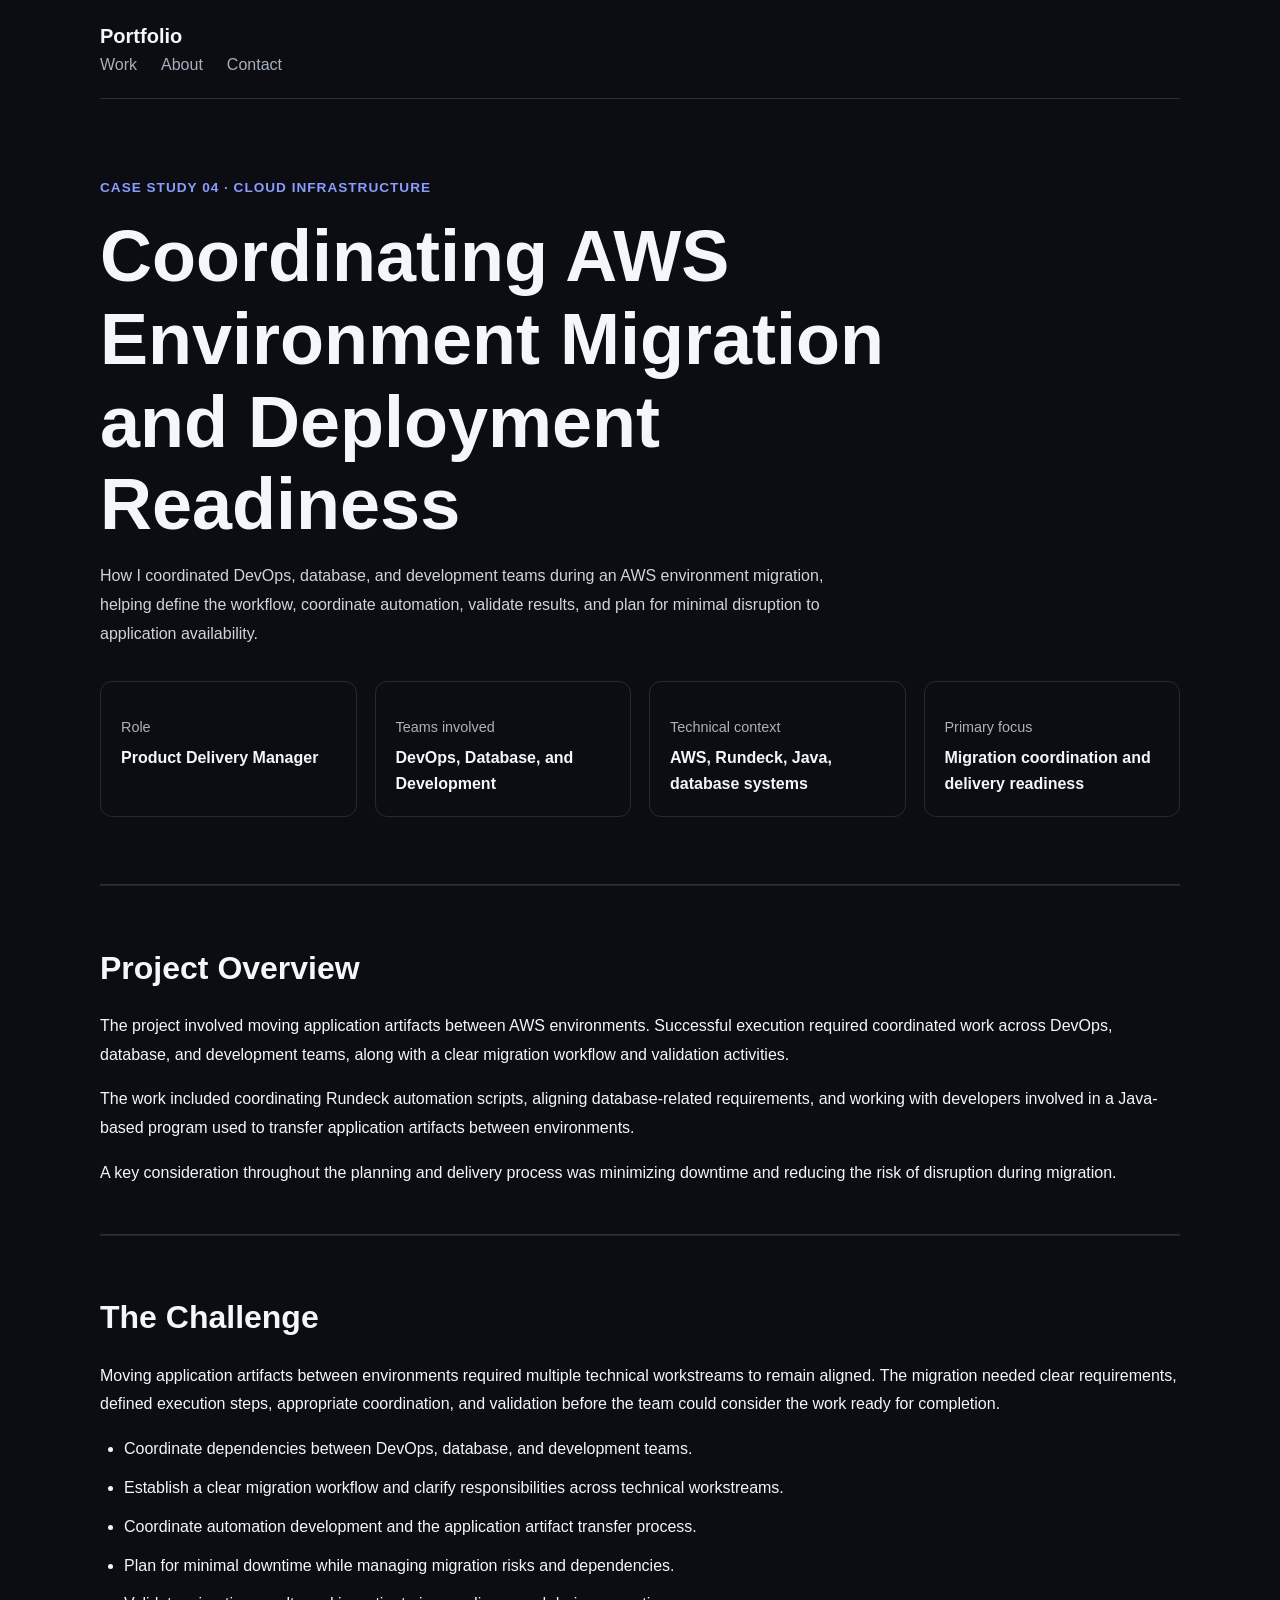
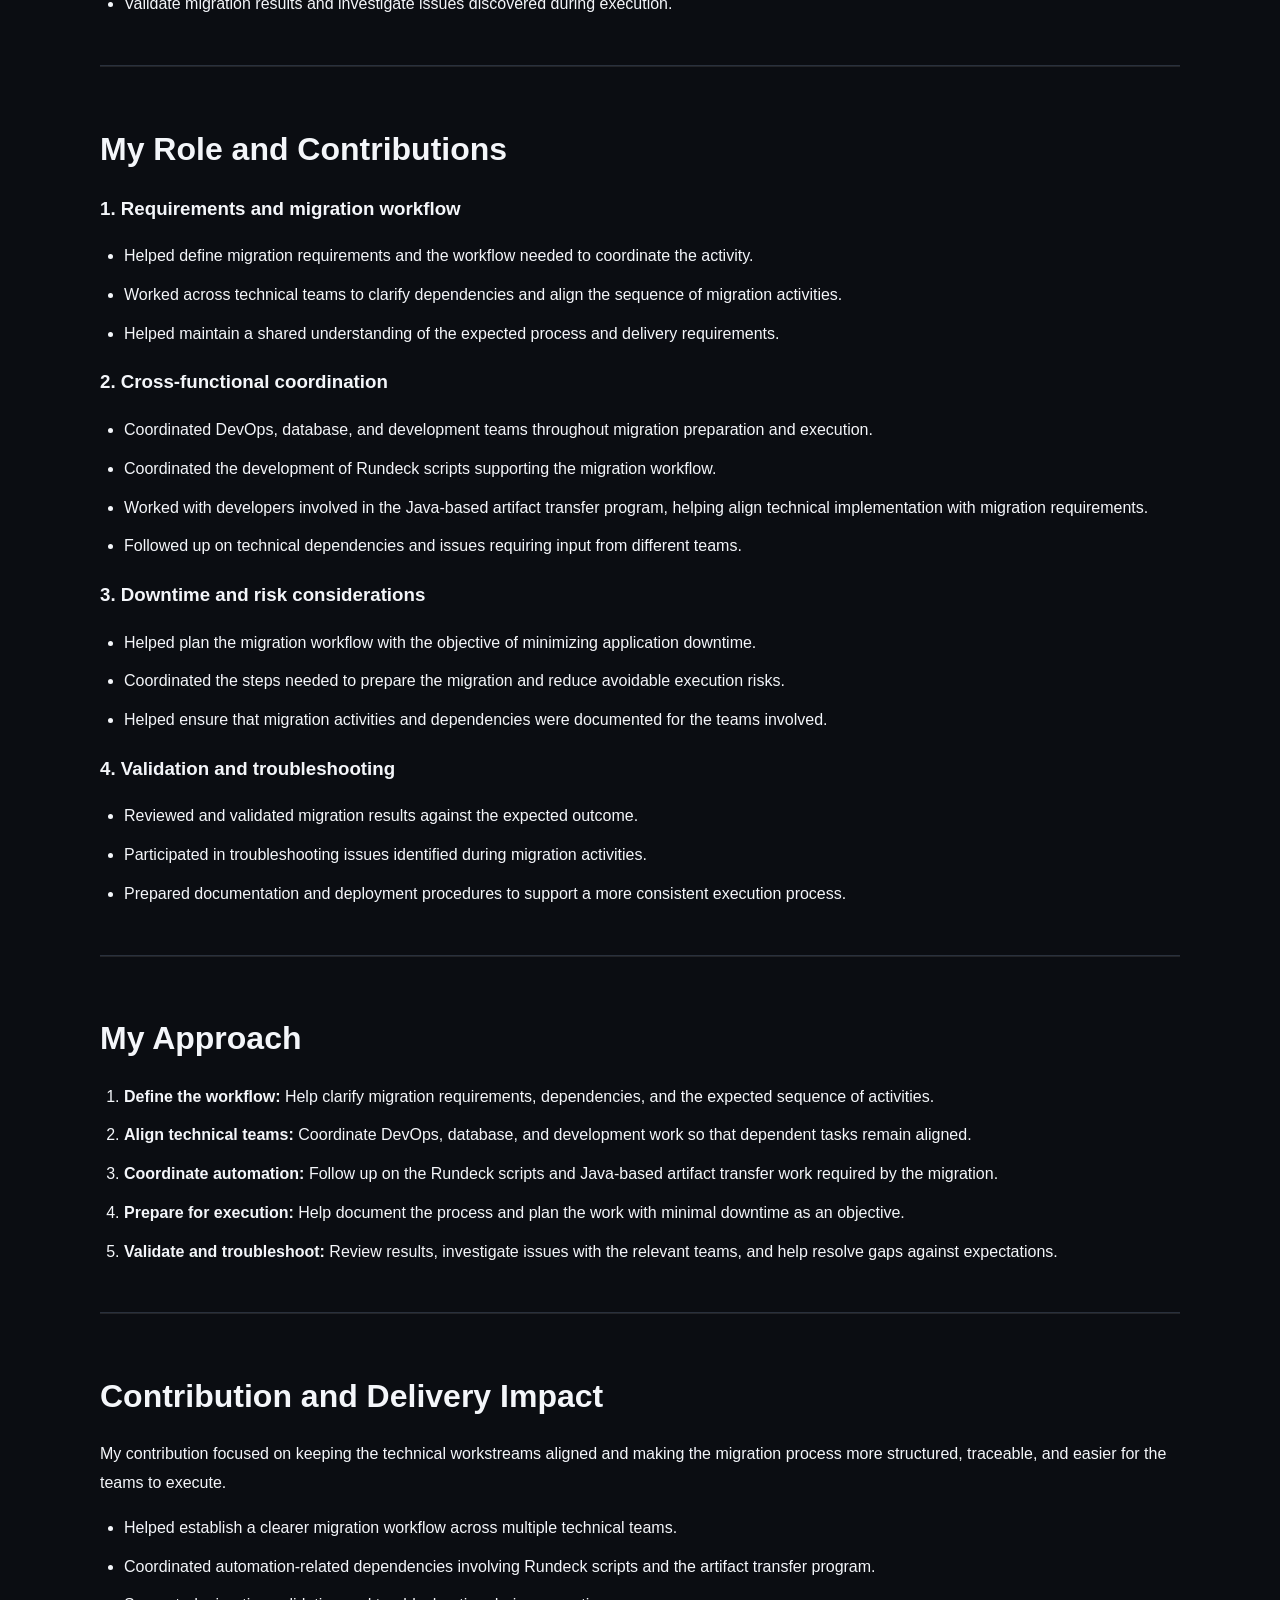
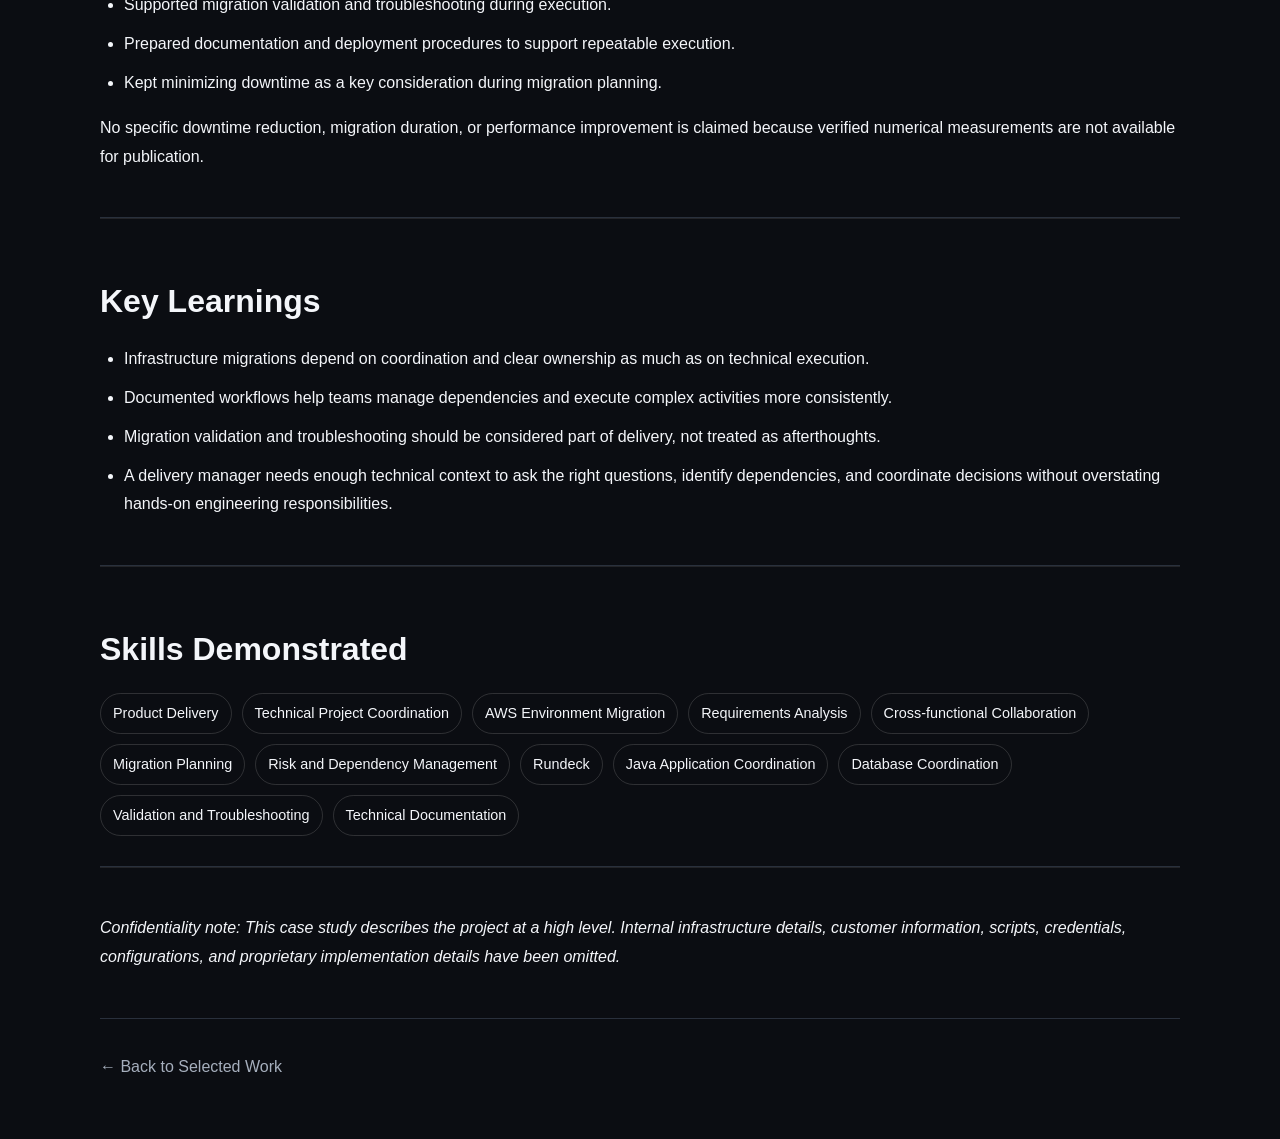
==== aws-migration-case-study.html @ 42dfcc20 "added more studies and some css improvements" ====
<!DOCTYPE html>
<html lang="en">
<head>
    <meta charset="UTF-8">
    <meta name="viewport" content="width=device-width, initial-scale=1.0">

    <meta name="description"
          content="Case study on AWS environment migration, cross-functional delivery coordination, deployment workflows, and migration validation.">

    <title>AWS Environment Migration | Product Portfolio</title>

    <link rel="stylesheet" href="styles.css">

    <style>
        .case-hero {
            padding: 65px 0 35px;
        }

        .case-label {
            color: #8b9cff;
            font-size: .85rem;
            font-weight: 600;
            letter-spacing: 1px;
            text-transform: uppercase;
        }

        .case-hero h1 {
            max-width: 850px;
            margin: 16px 0;
            line-height: 1.15;
        }

        .case-intro {
            max-width: 760px;
            line-height: 1.8;
            opacity: .85;
        }

        .case-meta {
            display: grid;
            grid-template-columns: repeat(auto-fit, minmax(180px, 1fr));
            gap: 18px;
            margin: 32px 0;
        }

        .meta-card {
            padding: 20px;
            border: 1px solid rgba(128,128,128,.25);
            border-radius: 12px;
        }

        .meta-card p {
            margin-bottom: 6px;
            opacity: .7;
            font-size: .9rem;
        }

        .meta-card strong {
            line-height: 1.6;
        }

        .case-section {
            padding: 30px 0;
            border-top: 1px solid rgba(128,128,128,.2);
        }

        .case-section h2 {
            margin-bottom: 18px;
        }

        .case-section p,
        .case-section li {
            line-height: 1.8;
        }

        .case-section ul,
        .case-section ol {
            padding-left: 24px;
        }

        .case-section li {
            margin-bottom: 10px;
        }

        .case-callout {
            padding: 22px;
            margin: 20px 0;
            border-left: 3px solid #8b9cff;
            border-radius: 8px;
            background: rgba(128,128,128,.08);
            line-height: 1.8;
        }

        .skill-list {
            display: flex;
            flex-wrap: wrap;
            gap: 10px;
            margin-top: 16px;
        }

        .skill-tag {
            padding: 8px 12px;
            border: 1px solid rgba(128,128,128,.3);
            border-radius: 999px;
            font-size: .9rem;
        }

        .case-footer {
            padding: 35px 0 60px;
        }

        .case-footer a {
            text-decoration: none;
        }

        @media (max-width: 600px) {
            .case-hero {
                padding-top: 40px;
            }

            .case-meta {
                grid-template-columns: 1fr;
            }
        }
    </style>
</head>

<body>

    <header>
        <nav class="container">
            <a href="index.html" class="logo">Portfolio</a>

            <div class="nav-links">
                <a href="index.html#work">Work</a>
                <a href="index.html#about">About</a>
                <a href="index.html#contact">Contact</a>
            </div>
        </nav>
    </header>

    <main class="container">

        <!-- Hero -->
        <section class="case-hero">

            <p class="case-label">
                Case Study 04 · Cloud Infrastructure
            </p>

            <h1>
                Coordinating AWS Environment Migration
                and Deployment Readiness
            </h1>

            <p class="case-intro">
                How I coordinated DevOps, database, and development teams
                during an AWS environment migration, helping define the
                workflow, coordinate automation, validate results, and
                plan for minimal disruption to application availability.
            </p>

            <div class="case-meta">

                <div class="meta-card">
                    <p>Role</p>
                    <strong>Product Delivery Manager</strong>
                </div>

                <div class="meta-card">
                    <p>Teams involved</p>
                    <strong>DevOps, Database, and Development</strong>
                </div>

                <div class="meta-card">
                    <p>Technical context</p>
                    <strong>AWS, Rundeck, Java, database systems</strong>
                </div>

                <div class="meta-card">
                    <p>Primary focus</p>
                    <strong>Migration coordination and delivery readiness</strong>
                </div>

            </div>
        </section>

        <!-- Overview -->
        <section class="case-section">

            <h2>Project Overview</h2>

            <p>
                The project involved moving application artifacts between
                AWS environments. Successful execution required coordinated
                work across DevOps, database, and development teams, along
                with a clear migration workflow and validation activities.
            </p>

            <p>
                The work included coordinating Rundeck automation scripts,
                aligning database-related requirements, and working with
                developers involved in a Java-based program used to transfer
                application artifacts between environments.
            </p>

            <p>
                A key consideration throughout the planning and delivery
                process was minimizing downtime and reducing the risk of
                disruption during migration.
            </p>

        </section>

        <!-- Challenge -->
        <section class="case-section">

            <h2>The Challenge</h2>

            <p>
                Moving application artifacts between environments required
                multiple technical workstreams to remain aligned. The
                migration needed clear requirements, defined execution
                steps, appropriate coordination, and validation before
                the team could consider the work ready for completion.
            </p>

            <ul>
                <li>
                    Coordinate dependencies between DevOps, database,
                    and development teams.
                </li>

                <li>
                    Establish a clear migration workflow and clarify
                    responsibilities across technical workstreams.
                </li>

                <li>
                    Coordinate automation development and the application
                    artifact transfer process.
                </li>

                <li>
                    Plan for minimal downtime while managing migration
                    risks and dependencies.
                </li>

                <li>
                    Validate migration results and investigate issues
                    discovered during execution.
                </li>
            </ul>

        </section>

        <!-- Responsibilities -->
        <section class="case-section">

            <h2>My Role and Contributions</h2>

            <h3>1. Requirements and migration workflow</h3>

            <ul>
                <li>
                    Helped define migration requirements and the
                    workflow needed to coordinate the activity.
                </li>

                <li>
                    Worked across technical teams to clarify dependencies
                    and align the sequence of migration activities.
                </li>

                <li>
                    Helped maintain a shared understanding of the
                    expected process and delivery requirements.
                </li>
            </ul>

            <h3>2. Cross-functional coordination</h3>

            <ul>
                <li>
                    Coordinated DevOps, database, and development teams
                    throughout migration preparation and execution.
                </li>

                <li>
                    Coordinated the development of Rundeck scripts
                    supporting the migration workflow.
                </li>

                <li>
                    Worked with developers involved in the Java-based
                    artifact transfer program, helping align technical
                    implementation with migration requirements.
                </li>

                <li>
                    Followed up on technical dependencies and issues
                    requiring input from different teams.
                </li>
            </ul>

            <h3>3. Downtime and risk considerations</h3>

            <ul>
                <li>
                    Helped plan the migration workflow with the objective
                    of minimizing application downtime.
                </li>

                <li>
                    Coordinated the steps needed to prepare the migration
                    and reduce avoidable execution risks.
                </li>

                <li>
                    Helped ensure that migration activities and
                    dependencies were documented for the teams involved.
                </li>
            </ul>

            <h3>4. Validation and troubleshooting</h3>

            <ul>
                <li>
                    Reviewed and validated migration results against
                    the expected outcome.
                </li>

                <li>
                    Participated in troubleshooting issues identified
                    during migration activities.
                </li>

                <li>
                    Prepared documentation and deployment procedures
                    to support a more consistent execution process.
                </li>
            </ul>

        </section>

        <!-- Approach -->
        <section class="case-section">

            <h2>My Approach</h2>

            <ol>
                <li>
                    <strong>Define the workflow:</strong>
                    Help clarify migration requirements, dependencies,
                    and the expected sequence of activities.
                </li>

                <li>
                    <strong>Align technical teams:</strong>
                    Coordinate DevOps, database, and development work
                    so that dependent tasks remain aligned.
                </li>

                <li>
                    <strong>Coordinate automation:</strong>
                    Follow up on the Rundeck scripts and Java-based
                    artifact transfer work required by the migration.
                </li>

                <li>
                    <strong>Prepare for execution:</strong>
                    Help document the process and plan the work with
                    minimal downtime as an objective.
                </li>

                <li>
                    <strong>Validate and troubleshoot:</strong>
                    Review results, investigate issues with the relevant
                    teams, and help resolve gaps against expectations.
                </li>
            </ol>

        </section>

        <!-- Outcomes -->
        <section class="case-section">

            <h2>Contribution and Delivery Impact</h2>

            <p>
                My contribution focused on keeping the technical workstreams
                aligned and making the migration process more structured,
                traceable, and easier for the teams to execute.
            </p>

            <ul>
                <li>
                    Helped establish a clearer migration workflow
                    across multiple technical teams.
                </li>

                <li>
                    Coordinated automation-related dependencies
                    involving Rundeck scripts and the artifact
                    transfer program.
                </li>

                <li>
                    Supported migration validation and troubleshooting
                    during execution.
                </li>

                <li>
                    Prepared documentation and deployment procedures
                    to support repeatable execution.
                </li>

                <li>
                    Kept minimizing downtime as a key consideration
                    during migration planning.
                </li>
            </ul>

            <p>
                No specific downtime reduction, migration duration,
                or performance improvement is claimed because verified
                numerical measurements are not available for publication.
            </p>

        </section>

        <!-- Learnings -->
        <section class="case-section">

            <h2>Key Learnings</h2>

            <ul>
                <li>
                    Infrastructure migrations depend on coordination
                    and clear ownership as much as on technical execution.
                </li>

                <li>
                    Documented workflows help teams manage dependencies
                    and execute complex activities more consistently.
                </li>

                <li>
                    Migration validation and troubleshooting should
                    be considered part of delivery, not treated as
                    afterthoughts.
                </li>

                <li>
                    A delivery manager needs enough technical context
                    to ask the right questions, identify dependencies,
                    and coordinate decisions without overstating
                    hands-on engineering responsibilities.
                </li>
            </ul>

        </section>

        <!-- Skills -->
        <section class="case-section">

            <h2>Skills Demonstrated</h2>

            <div class="skill-list">
                <span class="skill-tag">Product Delivery</span>
                <span class="skill-tag">Technical Project Coordination</span>
                <span class="skill-tag">AWS Environment Migration</span>
                <span class="skill-tag">Requirements Analysis</span>
                <span class="skill-tag">Cross-functional Collaboration</span>
                <span class="skill-tag">Migration Planning</span>
                <span class="skill-tag">Risk and Dependency Management</span>
                <span class="skill-tag">Rundeck</span>
                <span class="skill-tag">Java Application Coordination</span>
                <span class="skill-tag">Database Coordination</span>
                <span class="skill-tag">Validation and Troubleshooting</span>
                <span class="skill-tag">Technical Documentation</span>
            </div>

        </section>

        <!-- Confidentiality -->
        <section class="case-section">

            <p>
                <em>
                    Confidentiality note: This case study describes the
                    project at a high level. Internal infrastructure
                    details, customer information, scripts, credentials,
                    configurations, and proprietary implementation
                    details have been omitted.
                </em>
            </p>

        </section>

        <footer class="case-footer">
            <a href="index.html#work">
                &larr; Back to Selected Work
            </a>
        </footer>

    </main>

</body>
</html>
---- styles.css ----
:root {
    --bg: #0b0d12;
    --card: #141923;
    --text: #f4f6fa;
    --muted: #a6afbd;
    --accent: #8bd3ff;
    --border: #29303c;
}

* {
    box-sizing: border-box;
}

html {
    scroll-behavior: smooth;
}

body {
    margin: 0;
    background: var(--bg);
    color: var(--text);
    font-family: Arial, Helvetica, sans-serif;
    line-height: 1.6;
}

.container {
    width: min(1080px, 90%);
    margin: 0 auto;
}

nav {
    border-bottom: 1px solid var(--border);
    padding: 20px 0;
}

.nav-content {
    display: flex;
    justify-content: space-between;
    align-items: center;
    gap: 20px;
}

.logo {
    font-weight: bold;
    font-size: 20px;
}

.nav-links {
    display: flex;
    gap: 24px;
}

a {
    color: inherit;
    text-decoration: none;
}

.nav-links a {
    color: var(--muted);
}

.nav-links a:hover {
    color: var(--accent);
}

.hero {
    padding: 100px 0;
    border-bottom: 1px solid var(--border);
}

.eyebrow {
    color: var(--accent);
    text-transform: uppercase;
    letter-spacing: 2px;
    font-size: 13px;
    font-weight: bold;
}

h1 {
    font-size: clamp(40px, 7vw, 72px);
    line-height: 1.08;
    max-width: 850px;
    margin: 20px 0;
}

.highlight {
    color: var(--accent);
}

.intro {
    max-width: 720px;
    color: var(--muted);
    font-size: 19px;
}

.buttons {
    display: flex;
    flex-wrap: wrap;
    gap: 14px;
    margin-top: 30px;
}

.button {
    display: inline-block;
    padding: 12px 20px;
    border: 1px solid var(--border);
    border-radius: 8px;
    font-weight: bold;
}

.button-primary {
    background: var(--text);
    color: var(--bg);
}

.button:hover {
    transform: translateY(-2px);
}

section {
    padding: 65px 0;
    border-bottom: 1px solid var(--border);
}

h2 {
    font-size: 32px;
}

.section-description {
    color: var(--muted);
    max-width: 700px;
}

.cards {
    display: grid;
    grid-template-columns: repeat(3, minmax(0, 1fr));
    gap: 18px;
    margin-top: 30px;
}

.card {
    background: var(--card);
    border: 1px solid var(--border);
    border-radius: 14px;
    padding: 24px;
}

.card h3 {
    margin-top: 0;
}

.card p {
    color: var(--muted);
}

footer {
    padding: 28px 0;
    color: var(--muted);
}

@media (max-width: 700px) {
    .nav-content {
        align-items: flex-start;
        flex-direction: column;
    }

    .nav-links {
        gap: 16px;
        flex-wrap: wrap;
    }

    .hero {
        padding: 65px 0;
    }

    .cards {
        grid-template-columns: 1fr;
    }
}
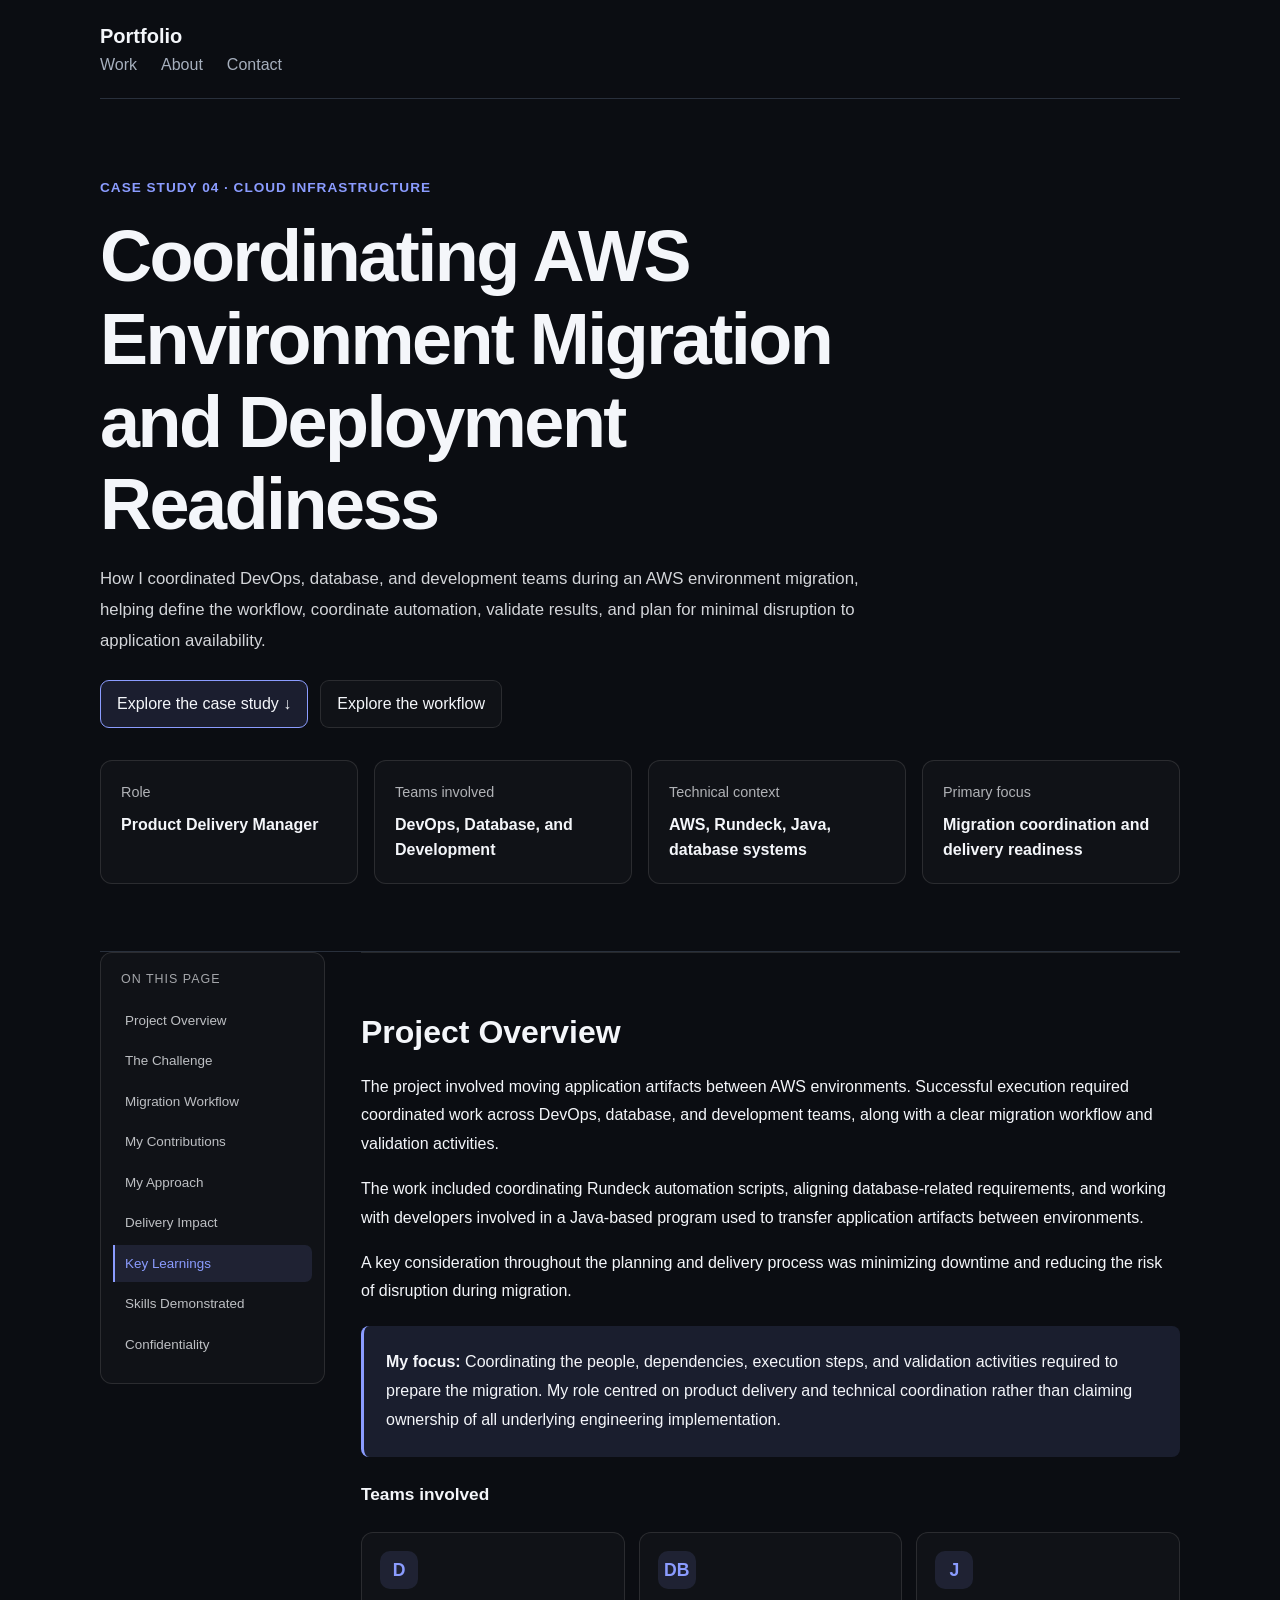
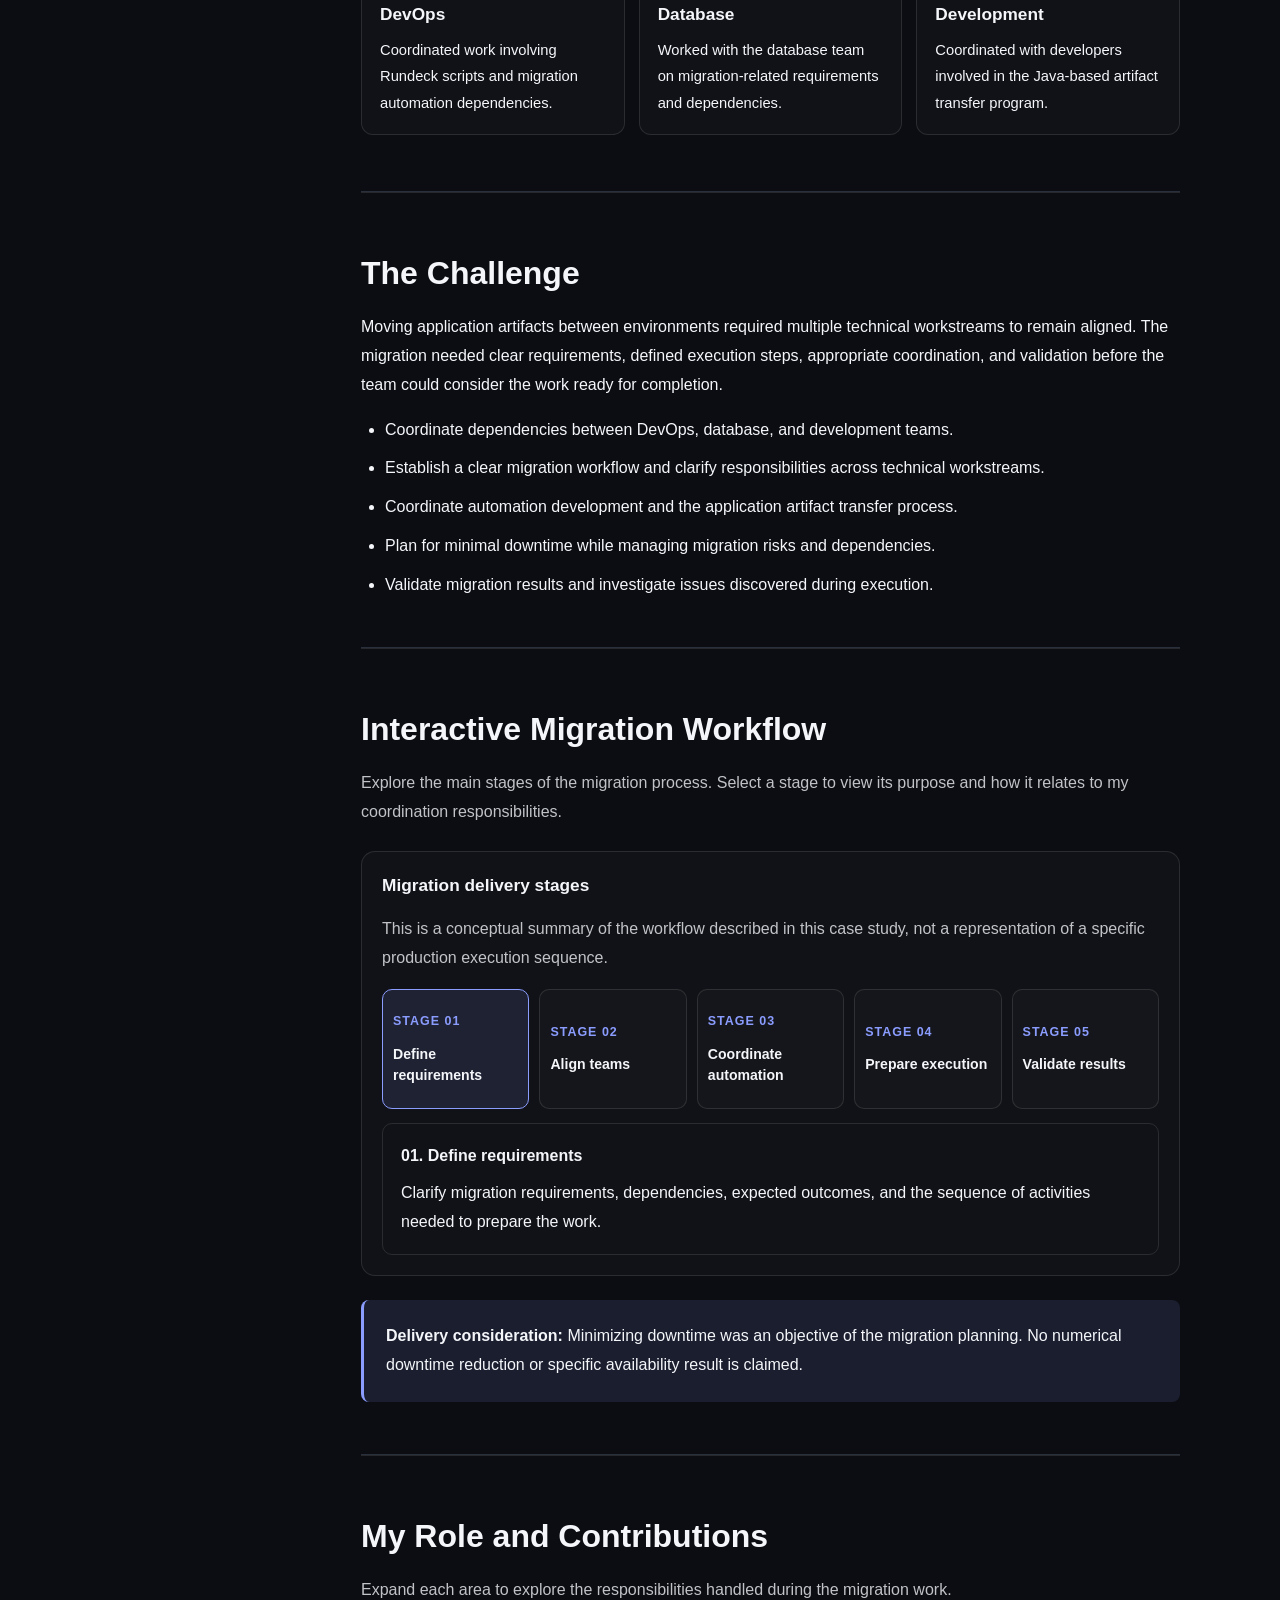
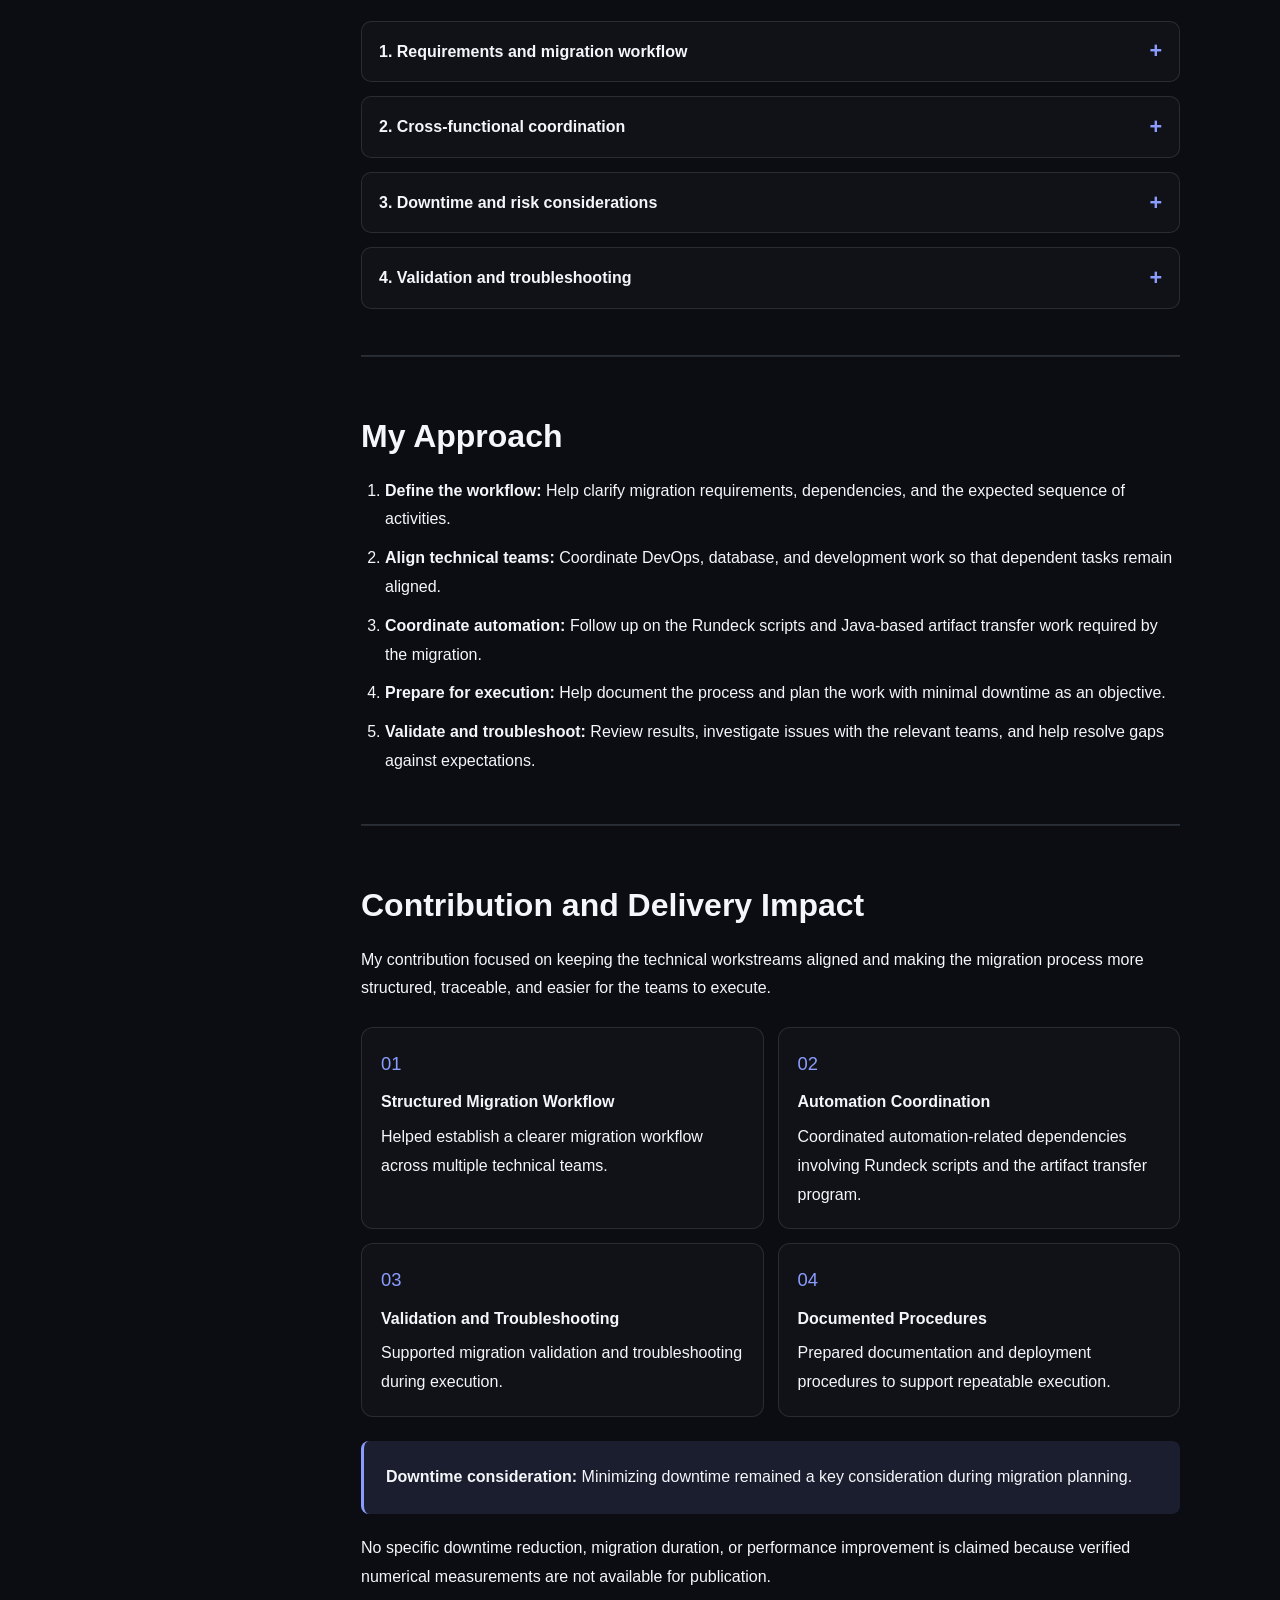
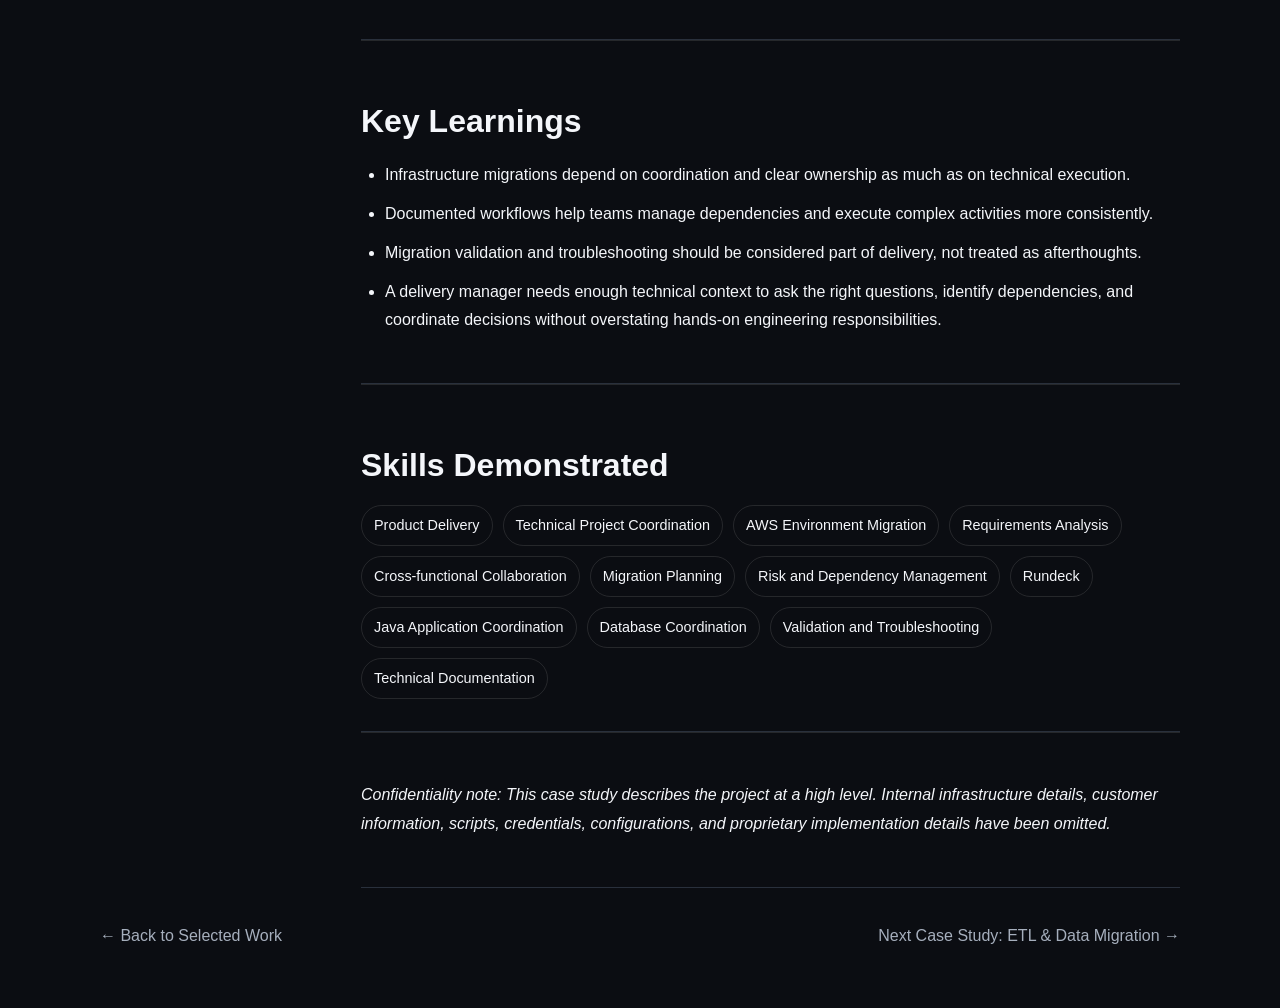
==== commit eaa125a0: "Add interactive portfolio case study updates" ====
--- a/aws-migration-case-study.html
+++ b/aws-migration-case-study.html
@@ -8,19 +8,57 @@
     <meta name="description"
           content="Case study on AWS environment migration, cross-functional delivery coordination, deployment workflows, and migration validation.">
 
-    <title>AWS Environment Migration | Product Portfolio</title>
+    <meta name="theme-color" content="#0b1020">
+    <title>AWS Environment Migration | Zishan Khan</title>
 
     <link rel="stylesheet" href="styles.css">
 
     <style>
+        :root {
+            --aws-accent: #8b9cff;
+            --aws-accent-soft: rgba(139, 156, 255, .12);
+            --aws-border: rgba(128, 128, 128, .23);
+            --aws-surface: rgba(128, 128, 128, .045);
+            --aws-transition: .25s ease;
+        }
+
+        html {
+            scroll-behavior: smooth;
+            scroll-padding-top: 105px;
+        }
+
+        body {
+            overflow-x: hidden;
+        }
+
+        button {
+            font: inherit;
+        }
+
+        /* Reading progress */
+        .aws-progress-track {
+            position: fixed;
+            z-index: 1001;
+            inset: 0 0 auto;
+            height: 4px;
+            pointer-events: none;
+        }
+
+        .aws-progress-bar {
+            width: 0;
+            height: 100%;
+            background: linear-gradient(90deg, #8b9cff, #b6a0ff);
+        }
+
+        /* Hero */
         .case-hero {
             padding: 65px 0 35px;
         }
 
         .case-label {
-            color: #8b9cff;
+            color: var(--aws-accent);
             font-size: .85rem;
-            font-weight: 600;
+            font-weight: 700;
             letter-spacing: 1px;
             text-transform: uppercase;
         }
@@ -29,29 +67,73 @@
             max-width: 850px;
             margin: 16px 0;
             line-height: 1.15;
+            letter-spacing: -.035em;
         }
 
         .case-intro {
             max-width: 760px;
-            line-height: 1.8;
-            opacity: .85;
+            line-height: 1.85;
+            opacity: .86;
+            font-size: 1.05rem;
+        }
+
+        .aws-hero-actions {
+            display: flex;
+            flex-wrap: wrap;
+            gap: 12px;
+            margin: 24px 0;
+        }
+
+        .aws-action {
+            display: inline-flex;
+            align-items: center;
+            justify-content: center;
+            min-height: 43px;
+            padding: 10px 16px;
+            border: 1px solid var(--aws-border);
+            border-radius: 9px;
+            color: inherit;
+            text-decoration: none;
+            background: var(--aws-surface);
+            transition: transform var(--aws-transition),
+                        border-color var(--aws-transition),
+                        background var(--aws-transition);
+        }
+
+        .aws-action:hover {
+            transform: translateY(-2px);
+            border-color: var(--aws-accent);
+            background: var(--aws-accent-soft);
+        }
+
+        .aws-action-primary {
+            border-color: var(--aws-accent);
+            background: var(--aws-accent-soft);
         }
 
         .case-meta {
             display: grid;
-            grid-template-columns: repeat(auto-fit, minmax(180px, 1fr));
-            gap: 18px;
+            grid-template-columns: repeat(4, minmax(0, 1fr));
+            gap: 16px;
             margin: 32px 0;
         }
 
         .meta-card {
             padding: 20px;
-            border: 1px solid rgba(128,128,128,.25);
+            border: 1px solid var(--aws-border);
             border-radius: 12px;
+            background: var(--aws-surface);
+            transition: transform var(--aws-transition),
+                        border-color var(--aws-transition);
+        }
+
+        .meta-card:hover {
+            transform: translateY(-3px);
+            border-color: var(--aws-accent);
         }
 
         .meta-card p {
-            margin-bottom: 6px;
+            margin: 0 0 8px;
             opacity: .7;
             font-size: .9rem;
         }
@@ -60,13 +142,102 @@
             line-height: 1.6;
         }
 
+        /* Layout and table of contents */
+        .aws-layout {
+            display: grid;
+            grid-template-columns: 225px minmax(0, 1fr);
+            align-items: start;
+            gap: 36px;
+        }
+
+        .aws-toc {
+            position: sticky;
+            top: 24px;
+            max-height: calc(100vh - 48px);
+            overflow-y: auto;
+            padding: 17px 12px;
+            border: 1px solid var(--aws-border);
+            border-radius: 12px;
+            background: var(--aws-surface);
+        }
+
+        .aws-toc-title {
+            margin: 0 0 12px;
+            padding: 0 8px;
+            font-size: .78rem;
+            letter-spacing: 1px;
+            text-transform: uppercase;
+            opacity: .65;
+        }
+
+        .aws-toc a {
+            display: block;
+            margin: 3px 0;
+            padding: 9px 10px;
+            border-left: 2px solid transparent;
+            border-radius: 0 7px 7px 0;
+            color: inherit;
+            font-size: .84rem;
+            line-height: 1.45;
+            text-decoration: none;
+            opacity: .76;
+            transition: color var(--aws-transition),
+                        background var(--aws-transition),
+                        border-color var(--aws-transition);
+        }
+
+        .aws-toc a:hover,
+        .aws-toc a.active {
+            color: var(--aws-accent);
+            background: var(--aws-accent-soft);
+            border-left-color: var(--aws-accent);
+            opacity: 1;
+        }
+
+        .aws-mobile-toc {
+            display: none;
+            margin: 8px 0 24px;
+            padding: 12px 14px;
+            border: 1px solid var(--aws-border);
+            border-radius: 10px;
+            background: var(--aws-surface);
+        }
+
+        .aws-mobile-toc summary {
+            cursor: pointer;
+            font-weight: 600;
+        }
+
+        .aws-mobile-links {
+            display: grid;
+            gap: 7px;
+            padding-top: 12px;
+        }
+
+        .aws-mobile-links a {
+            color: inherit;
+            text-decoration: none;
+            padding: 5px 0;
+        }
+
+        .aws-content {
+            min-width: 0;
+        }
+
         .case-section {
-            padding: 30px 0;
-            border-top: 1px solid rgba(128,128,128,.2);
+            padding: 32px 0;
+            border-top: 1px solid var(--aws-border);
+            scroll-margin-top: 30px;
         }
 
         .case-section h2 {
             margin-bottom: 18px;
+            line-height: 1.35;
+        }
+
+        .case-section h3 {
+            margin: 24px 0 10px;
+            font-size: 1.08rem;
         }
 
         .case-section p,
@@ -86,12 +257,232 @@
         .case-callout {
             padding: 22px;
             margin: 20px 0;
-            border-left: 3px solid #8b9cff;
+            border-left: 3px solid var(--aws-accent);
             border-radius: 8px;
-            background: rgba(128,128,128,.08);
+            background: var(--aws-accent-soft);
             line-height: 1.8;
         }
 
+        .aws-muted {
+            opacity: .78;
+        }
+
+        /* Interactive migration workflow */
+        .aws-workflow {
+            margin: 24px 0;
+            padding: 20px;
+            border: 1px solid var(--aws-border);
+            border-radius: 14px;
+            background: var(--aws-surface);
+        }
+
+        .aws-workflow > h3 {
+            margin-top: 0;
+        }
+
+        .aws-workflow-grid {
+            display: grid;
+            grid-template-columns: repeat(5, minmax(0, 1fr));
+            gap: 10px;
+        }
+
+        .aws-stage {
+            min-width: 0;
+            min-height: 120px;
+            padding: 14px 10px;
+            text-align: left;
+            color: inherit;
+            cursor: pointer;
+            border: 1px solid var(--aws-border);
+            border-radius: 10px;
+            background: var(--aws-surface);
+            transition: transform var(--aws-transition),
+                        border-color var(--aws-transition),
+                        background var(--aws-transition);
+        }
+
+        .aws-stage:hover {
+            transform: translateY(-3px);
+            border-color: var(--aws-accent);
+        }
+
+        .aws-stage[aria-pressed="true"] {
+            border-color: var(--aws-accent);
+            background: var(--aws-accent-soft);
+        }
+
+        .aws-stage-number {
+            display: block;
+            margin-bottom: 12px;
+            color: var(--aws-accent);
+            font-size: .78rem;
+            font-weight: 800;
+            letter-spacing: 1px;
+        }
+
+        .aws-stage strong {
+            display: block;
+            font-size: .88rem;
+            line-height: 1.5;
+        }
+
+        .aws-stage-detail {
+            margin-top: 14px;
+            padding: 18px;
+            border: 1px solid var(--aws-border);
+            border-radius: 10px;
+            line-height: 1.8;
+        }
+
+        .aws-stage-detail h4 {
+            margin: 0 0 8px;
+        }
+
+        .aws-stage-detail p {
+            margin: 0;
+        }
+
+        /* Cross-team coordination visual */
+        .aws-team-grid {
+            display: grid;
+            grid-template-columns: repeat(3, minmax(0, 1fr));
+            gap: 14px;
+            margin: 24px 0;
+        }
+
+        .aws-team-card {
+            padding: 18px;
+            border: 1px solid var(--aws-border);
+            border-radius: 12px;
+            background: var(--aws-surface);
+            transition: transform var(--aws-transition),
+                        border-color var(--aws-transition);
+        }
+
+        .aws-team-card:hover {
+            transform: translateY(-3px);
+            border-color: var(--aws-accent);
+        }
+
+        .aws-team-icon {
+            display: inline-grid;
+            place-items: center;
+            width: 38px;
+            height: 38px;
+            margin-bottom: 12px;
+            border-radius: 10px;
+            color: var(--aws-accent);
+            background: var(--aws-accent-soft);
+            font-size: 1.1rem;
+            font-weight: 800;
+        }
+
+        .aws-team-card h3 {
+            margin: 0 0 8px;
+        }
+
+        .aws-team-card p {
+            margin: 0;
+            font-size: .92rem;
+        }
+
+        /* Expandable responsibilities */
+        .aws-accordion {
+            margin: 14px 0;
+            border: 1px solid var(--aws-border);
+            border-radius: 10px;
+            background: var(--aws-surface);
+            transition: border-color var(--aws-transition);
+        }
+
+        .aws-accordion[open] {
+            border-color: rgba(139, 156, 255, .55);
+        }
+
+        .aws-accordion summary {
+            position: relative;
+            padding: 17px 42px 17px 17px;
+            cursor: pointer;
+            font-weight: 650;
+            line-height: 1.6;
+            list-style: none;
+        }
+
+        .aws-accordion summary::-webkit-details-marker {
+            display: none;
+        }
+
+        .aws-accordion summary::after {
+            content: "+";
+            position: absolute;
+            top: 50%;
+            right: 17px;
+            color: var(--aws-accent);
+            font-size: 1.35rem;
+            transform: translateY(-50%);
+        }
+
+        .aws-accordion[open] summary::after {
+            content: "−";
+        }
+
+        .aws-accordion-body {
+            padding: 0 18px 18px;
+        }
+
+        .aws-accordion-body > :first-child {
+            margin-top: 0;
+        }
+
+        .aws-accordion-body > :last-child {
+            margin-bottom: 0;
+        }
+
+        .aws-accordion-body ul {
+            padding-left: 22px;
+        }
+
+        .aws-accordion-body li {
+            line-height: 1.8;
+            margin-bottom: 10px;
+        }
+
+        /* Outcome cards */
+        .aws-outcome-grid {
+            display: grid;
+            grid-template-columns: repeat(2, minmax(0, 1fr));
+            gap: 14px;
+            margin: 24px 0;
+        }
+
+        .aws-outcome-card {
+            padding: 19px;
+            border: 1px solid var(--aws-border);
+            border-radius: 12px;
+            background: var(--aws-surface);
+            line-height: 1.8;
+            transition: transform var(--aws-transition),
+                        border-color var(--aws-transition);
+        }
+
+        .aws-outcome-card:hover {
+            transform: translateY(-3px);
+            border-color: var(--aws-accent);
+        }
+
+        .aws-outcome-card strong {
+            display: block;
+            margin-bottom: 6px;
+        }
+
+        .aws-outcome-icon {
+            display: inline-block;
+            margin-bottom: 8px;
+            color: var(--aws-accent);
+            font-size: 1.15rem;
+        }
+
+        /* Skills and footer */
         .skill-list {
             display: flex;
             flex-wrap: wrap;
@@ -101,12 +492,23 @@
 
         .skill-tag {
             padding: 8px 12px;
-            border: 1px solid rgba(128,128,128,.3);
+            border: 1px solid var(--aws-border);
             border-radius: 999px;
             font-size: .9rem;
+            transition: background var(--aws-transition),
+                        border-color var(--aws-transition);
+        }
+
+        .skill-tag:hover {
+            border-color: var(--aws-accent);
+            background: var(--aws-accent-soft);
         }
 
         .case-footer {
+            display: flex;
+            flex-wrap: wrap;
+            justify-content: space-between;
+            gap: 16px;
             padding: 35px 0 60px;
         }
 
@@ -114,19 +516,142 @@
             text-decoration: none;
         }
 
-        @media (max-width: 600px) {
+        .aws-back-top {
+            position: fixed;
+            z-index: 900;
+            right: 22px;
+            bottom: 22px;
+            display: grid;
+            place-items: center;
+            width: 46px;
+            height: 46px;
+            color: inherit;
+            border: 1px solid var(--aws-border);
+            border-radius: 50%;
+            background: var(--aws-surface);
+            box-shadow: 0 6px 24px rgba(0,0,0,.12);
+            cursor: pointer;
+            opacity: 0;
+            visibility: hidden;
+            transform: translateY(8px);
+            transition: all var(--aws-transition);
+        }
+
+        .aws-back-top.visible {
+            opacity: 1;
+            visibility: visible;
+            transform: translateY(0);
+        }
+
+        /* Scroll reveal */
+        .aws-reveal {
+            opacity: 0;
+            transform: translateY(16px);
+            transition: opacity .55s ease, transform .55s ease;
+        }
+
+        .aws-reveal.is-visible {
+            opacity: 1;
+            transform: translateY(0);
+        }
+
+        :focus-visible {
+            outline: 2px solid var(--aws-accent);
+            outline-offset: 4px;
+        }
+
+        @media (max-width: 1100px) {
+            .aws-layout {
+                grid-template-columns: 190px minmax(0, 1fr);
+                gap: 24px;
+            }
+
+            .case-meta {
+                grid-template-columns: repeat(2, minmax(0, 1fr));
+            }
+
+            .aws-workflow-grid {
+                grid-template-columns: repeat(3, minmax(0, 1fr));
+            }
+        }
+
+        @media (max-width: 760px) {
             .case-hero {
                 padding-top: 40px;
             }
 
+            .aws-layout {
+                display: block;
+            }
+
+            .aws-toc {
+                display: none;
+            }
+
+            .aws-mobile-toc {
+                display: block;
+            }
+
+            .aws-workflow-grid {
+                grid-template-columns: repeat(2, minmax(0, 1fr));
+            }
+
+            .aws-team-grid {
+                grid-template-columns: 1fr;
+            }
+
+            .aws-outcome-grid {
+                grid-template-columns: 1fr;
+            }
+        }
+
+        @media (max-width: 420px) {
             .case-meta {
                 grid-template-columns: 1fr;
             }
+
+            .aws-workflow {
+                padding: 14px;
+            }
+
+            .aws-stage {
+                min-height: 105px;
+                padding: 12px 9px;
+            }
+
+            .aws-hero-actions .aws-action {
+                width: 100%;
+            }
+
+            .case-footer {
+                flex-direction: column;
+            }
+        }
+
+        @media (prefers-reduced-motion: reduce) {
+            html {
+                scroll-behavior: auto;
+            }
+
+            *, *::before, *::after {
+                animation-duration: .01ms !important;
+                animation-iteration-count: 1 !important;
+                transition-duration: .01ms !important;
+            }
+
+            .aws-reveal {
+                opacity: 1;
+                transform: none;
+            }
         }
     </style>
 </head>
 
 <body>
+
+    <div class="aws-progress-track" aria-hidden="true">
+        <div class="aws-progress-bar" id="awsProgressBar"></div>
+    </div>
 
     <header>
         <nav class="container">
@@ -142,8 +667,8 @@
 
     <main class="container">
 
-        <!-- Hero -->
-        <section class="case-hero">
+        <!-- HERO -->
+        <section class="case-hero" id="top">
 
             <p class="case-label">
                 Case Study 04 · Cloud Infrastructure
@@ -161,6 +686,15 @@
                 plan for minimal disruption to application availability.
             </p>
 
+            <div class="aws-hero-actions">
+                <a class="aws-action aws-action-primary" href="#aws-overview">
+                    Explore the case study ↓
+                </a>
+                <a class="aws-action" href="#aws-workflow">
+                    Explore the workflow
+                </a>
+            </div>
+
             <div class="case-meta">
 
                 <div class="meta-card">
@@ -186,326 +720,692 @@
             </div>
         </section>
 
-        <!-- Overview -->
-        <section class="case-section">
-
-            <h2>Project Overview</h2>
-
-            <p>
-                The project involved moving application artifacts between
-                AWS environments. Successful execution required coordinated
-                work across DevOps, database, and development teams, along
-                with a clear migration workflow and validation activities.
-            </p>
-
-            <p>
-                The work included coordinating Rundeck automation scripts,
-                aligning database-related requirements, and working with
-                developers involved in a Java-based program used to transfer
-                application artifacts between environments.
-            </p>
-
-            <p>
-                A key consideration throughout the planning and delivery
-                process was minimizing downtime and reducing the risk of
-                disruption during migration.
-            </p>
-
-        </section>
-
-        <!-- Challenge -->
-        <section class="case-section">
-
-            <h2>The Challenge</h2>
-
-            <p>
-                Moving application artifacts between environments required
-                multiple technical workstreams to remain aligned. The
-                migration needed clear requirements, defined execution
-                steps, appropriate coordination, and validation before
-                the team could consider the work ready for completion.
-            </p>
-
-            <ul>
-                <li>
-                    Coordinate dependencies between DevOps, database,
-                    and development teams.
-                </li>
-
-                <li>
-                    Establish a clear migration workflow and clarify
-                    responsibilities across technical workstreams.
-                </li>
-
-                <li>
-                    Coordinate automation development and the application
-                    artifact transfer process.
-                </li>
-
-                <li>
-                    Plan for minimal downtime while managing migration
-                    risks and dependencies.
-                </li>
-
-                <li>
-                    Validate migration results and investigate issues
-                    discovered during execution.
-                </li>
-            </ul>
-
-        </section>
-
-        <!-- Responsibilities -->
-        <section class="case-section">
-
-            <h2>My Role and Contributions</h2>
-
-            <h3>1. Requirements and migration workflow</h3>
-
-            <ul>
-                <li>
-                    Helped define migration requirements and the
-                    workflow needed to coordinate the activity.
-                </li>
-
-                <li>
-                    Worked across technical teams to clarify dependencies
-                    and align the sequence of migration activities.
-                </li>
-
-                <li>
-                    Helped maintain a shared understanding of the
-                    expected process and delivery requirements.
-                </li>
-            </ul>
-
-            <h3>2. Cross-functional coordination</h3>
-
-            <ul>
-                <li>
-                    Coordinated DevOps, database, and development teams
-                    throughout migration preparation and execution.
-                </li>
-
-                <li>
-                    Coordinated the development of Rundeck scripts
-                    supporting the migration workflow.
-                </li>
-
-                <li>
-                    Worked with developers involved in the Java-based
-                    artifact transfer program, helping align technical
-                    implementation with migration requirements.
-                </li>
-
-                <li>
-                    Followed up on technical dependencies and issues
-                    requiring input from different teams.
-                </li>
-            </ul>
-
-            <h3>3. Downtime and risk considerations</h3>
-
-            <ul>
-                <li>
-                    Helped plan the migration workflow with the objective
-                    of minimizing application downtime.
-                </li>
-
-                <li>
-                    Coordinated the steps needed to prepare the migration
-                    and reduce avoidable execution risks.
-                </li>
-
-                <li>
-                    Helped ensure that migration activities and
-                    dependencies were documented for the teams involved.
-                </li>
-            </ul>
-
-            <h3>4. Validation and troubleshooting</h3>
-
-            <ul>
-                <li>
-                    Reviewed and validated migration results against
-                    the expected outcome.
-                </li>
-
-                <li>
-                    Participated in troubleshooting issues identified
-                    during migration activities.
-                </li>
-
-                <li>
-                    Prepared documentation and deployment procedures
-                    to support a more consistent execution process.
-                </li>
-            </ul>
-
-        </section>
-
-        <!-- Approach -->
-        <section class="case-section">
-
-            <h2>My Approach</h2>
-
-            <ol>
-                <li>
-                    <strong>Define the workflow:</strong>
-                    Help clarify migration requirements, dependencies,
-                    and the expected sequence of activities.
-                </li>
-
-                <li>
-                    <strong>Align technical teams:</strong>
-                    Coordinate DevOps, database, and development work
-                    so that dependent tasks remain aligned.
-                </li>
-
-                <li>
-                    <strong>Coordinate automation:</strong>
-                    Follow up on the Rundeck scripts and Java-based
-                    artifact transfer work required by the migration.
-                </li>
-
-                <li>
-                    <strong>Prepare for execution:</strong>
-                    Help document the process and plan the work with
-                    minimal downtime as an objective.
-                </li>
-
-                <li>
-                    <strong>Validate and troubleshoot:</strong>
-                    Review results, investigate issues with the relevant
-                    teams, and help resolve gaps against expectations.
-                </li>
-            </ol>
-
-        </section>
-
-        <!-- Outcomes -->
-        <section class="case-section">
-
-            <h2>Contribution and Delivery Impact</h2>
-
-            <p>
-                My contribution focused on keeping the technical workstreams
-                aligned and making the migration process more structured,
-                traceable, and easier for the teams to execute.
-            </p>
-
-            <ul>
-                <li>
-                    Helped establish a clearer migration workflow
-                    across multiple technical teams.
-                </li>
-
-                <li>
-                    Coordinated automation-related dependencies
-                    involving Rundeck scripts and the artifact
-                    transfer program.
-                </li>
-
-                <li>
-                    Supported migration validation and troubleshooting
-                    during execution.
-                </li>
-
-                <li>
-                    Prepared documentation and deployment procedures
-                    to support repeatable execution.
-                </li>
-
-                <li>
-                    Kept minimizing downtime as a key consideration
-                    during migration planning.
-                </li>
-            </ul>
-
-            <p>
-                No specific downtime reduction, migration duration,
-                or performance improvement is claimed because verified
-                numerical measurements are not available for publication.
-            </p>
-
-        </section>
-
-        <!-- Learnings -->
-        <section class="case-section">
-
-            <h2>Key Learnings</h2>
-
-            <ul>
-                <li>
-                    Infrastructure migrations depend on coordination
-                    and clear ownership as much as on technical execution.
-                </li>
-
-                <li>
-                    Documented workflows help teams manage dependencies
-                    and execute complex activities more consistently.
-                </li>
-
-                <li>
-                    Migration validation and troubleshooting should
-                    be considered part of delivery, not treated as
-                    afterthoughts.
-                </li>
-
-                <li>
-                    A delivery manager needs enough technical context
-                    to ask the right questions, identify dependencies,
-                    and coordinate decisions without overstating
-                    hands-on engineering responsibilities.
-                </li>
-            </ul>
-
-        </section>
-
-        <!-- Skills -->
-        <section class="case-section">
-
-            <h2>Skills Demonstrated</h2>
-
-            <div class="skill-list">
-                <span class="skill-tag">Product Delivery</span>
-                <span class="skill-tag">Technical Project Coordination</span>
-                <span class="skill-tag">AWS Environment Migration</span>
-                <span class="skill-tag">Requirements Analysis</span>
-                <span class="skill-tag">Cross-functional Collaboration</span>
-                <span class="skill-tag">Migration Planning</span>
-                <span class="skill-tag">Risk and Dependency Management</span>
-                <span class="skill-tag">Rundeck</span>
-                <span class="skill-tag">Java Application Coordination</span>
-                <span class="skill-tag">Database Coordination</span>
-                <span class="skill-tag">Validation and Troubleshooting</span>
-                <span class="skill-tag">Technical Documentation</span>
+        <!-- MOBILE CONTENTS -->
+        <details class="aws-mobile-toc">
+            <summary>On this page · Jump to a section</summary>
+            <div class="aws-mobile-links">
+                <a href="#aws-overview">Project Overview</a>
+                <a href="#aws-challenge">The Challenge</a>
+                <a href="#aws-workflow">Interactive Migration Workflow</a>
+                <a href="#aws-contributions">My Role and Contributions</a>
+                <a href="#aws-approach">My Approach</a>
+                <a href="#aws-outcomes">Contribution and Delivery Impact</a>
+                <a href="#aws-learnings">Key Learnings</a>
+                <a href="#aws-skills">Skills Demonstrated</a>
+                <a href="#aws-confidentiality">Confidentiality</a>
             </div>
-
-        </section>
-
-        <!-- Confidentiality -->
-        <section class="case-section">
-
-            <p>
-                <em>
-                    Confidentiality note: This case study describes the
-                    project at a high level. Internal infrastructure
-                    details, customer information, scripts, credentials,
-                    configurations, and proprietary implementation
-                    details have been omitted.
-                </em>
-            </p>
-
-        </section>
+        </details>
+
+        <div class="aws-layout">
+
+            <!-- DESKTOP CONTENTS -->
+            <aside class="aws-toc" aria-label="Case study contents">
+                <p class="aws-toc-title">On this page</p>
+                <a href="#aws-overview">Project Overview</a>
+                <a href="#aws-challenge">The Challenge</a>
+                <a href="#aws-workflow">Migration Workflow</a>
+                <a href="#aws-contributions">My Contributions</a>
+                <a href="#aws-approach">My Approach</a>
+                <a href="#aws-outcomes">Delivery Impact</a>
+                <a href="#aws-learnings">Key Learnings</a>
+                <a href="#aws-skills">Skills Demonstrated</a>
+                <a href="#aws-confidentiality">Confidentiality</a>
+            </aside>
+
+            <div class="aws-content">
+
+                <!-- OVERVIEW -->
+                <section class="case-section aws-reveal" id="aws-overview">
+
+                    <h2>Project Overview</h2>
+
+                    <p>
+                        The project involved moving application artifacts between
+                        AWS environments. Successful execution required coordinated
+                        work across DevOps, database, and development teams, along
+                        with a clear migration workflow and validation activities.
+                    </p>
+
+                    <p>
+                        The work included coordinating Rundeck automation scripts,
+                        aligning database-related requirements, and working with
+                        developers involved in a Java-based program used to transfer
+                        application artifacts between environments.
+                    </p>
+
+                    <p>
+                        A key consideration throughout the planning and delivery
+                        process was minimizing downtime and reducing the risk of
+                        disruption during migration.
+                    </p>
+
+                    <div class="case-callout">
+                        <strong>My focus:</strong>
+                        Coordinating the people, dependencies, execution steps,
+                        and validation activities required to prepare the migration.
+                        My role centred on product delivery and technical
+                        coordination rather than claiming ownership of all
+                        underlying engineering implementation.
+                    </div>
+
+                    <h3>Teams involved</h3>
+
+                    <div class="aws-team-grid">
+
+                        <article class="aws-team-card">
+                            <span class="aws-team-icon" aria-hidden="true">D</span>
+                            <h3>DevOps</h3>
+                            <p>
+                                Coordinated work involving Rundeck scripts and
+                                migration automation dependencies.
+                            </p>
+                        </article>
+
+                        <article class="aws-team-card">
+                            <span class="aws-team-icon" aria-hidden="true">DB</span>
+                            <h3>Database</h3>
+                            <p>
+                                Worked with the database team on migration-related
+                                requirements and dependencies.
+                            </p>
+                        </article>
+
+                        <article class="aws-team-card">
+                            <span class="aws-team-icon" aria-hidden="true">J</span>
+                            <h3>Development</h3>
+                            <p>
+                                Coordinated with developers involved in the
+                                Java-based artifact transfer program.
+                            </p>
+                        </article>
+
+                    </div>
+
+                </section>
+
+                <!-- CHALLENGE -->
+                <section class="case-section aws-reveal" id="aws-challenge">
+
+                    <h2>The Challenge</h2>
+
+                    <p>
+                        Moving application artifacts between environments required
+                        multiple technical workstreams to remain aligned. The
+                        migration needed clear requirements, defined execution
+                        steps, appropriate coordination, and validation before
+                        the team could consider the work ready for completion.
+                    </p>
+
+                    <ul>
+                        <li>
+                            Coordinate dependencies between DevOps, database,
+                            and development teams.
+                        </li>
+                        <li>
+                            Establish a clear migration workflow and clarify
+                            responsibilities across technical workstreams.
+                        </li>
+                        <li>
+                            Coordinate automation development and the application
+                            artifact transfer process.
+                        </li>
+                        <li>
+                            Plan for minimal downtime while managing migration
+                            risks and dependencies.
+                        </li>
+                        <li>
+                            Validate migration results and investigate issues
+                            discovered during execution.
+                        </li>
+                    </ul>
+
+                </section>
+
+                <!-- INTERACTIVE WORKFLOW -->
+                <section class="case-section aws-reveal" id="aws-workflow">
+
+                    <h2>Interactive Migration Workflow</h2>
+
+                    <p class="aws-muted">
+                        Explore the main stages of the migration process.
+                        Select a stage to view its purpose and how it relates
+                        to my coordination responsibilities.
+                    </p>
+
+                    <div class="aws-workflow">
+
+                        <h3>Migration delivery stages</h3>
+
+                        <p class="aws-muted">
+                            This is a conceptual summary of the workflow described
+                            in this case study, not a representation of a specific
+                            production execution sequence.
+                        </p>
+
+                        <div class="aws-workflow-grid" role="group"
+                             aria-label="Interactive migration stages">
+
+                            <button class="aws-stage" type="button"
+                                    data-stage="0" aria-pressed="true">
+                                <span class="aws-stage-number">STAGE 01</span>
+                                <strong>Define requirements</strong>
+                            </button>
+
+                            <button class="aws-stage" type="button"
+                                    data-stage="1" aria-pressed="false">
+                                <span class="aws-stage-number">STAGE 02</span>
+                                <strong>Align teams</strong>
+                            </button>
+
+                            <button class="aws-stage" type="button"
+                                    data-stage="2" aria-pressed="false">
+                                <span class="aws-stage-number">STAGE 03</span>
+                                <strong>Coordinate automation</strong>
+                            </button>
+
+                            <button class="aws-stage" type="button"
+                                    data-stage="3" aria-pressed="false">
+                                <span class="aws-stage-number">STAGE 04</span>
+                                <strong>Prepare execution</strong>
+                            </button>
+
+                            <button class="aws-stage" type="button"
+                                    data-stage="4" aria-pressed="false">
+                                <span class="aws-stage-number">STAGE 05</span>
+                                <strong>Validate results</strong>
+                            </button>
+
+                        </div>
+
+                        <div class="aws-stage-detail" aria-live="polite">
+                            <h4 id="awsStageTitle">01. Define requirements</h4>
+                            <p id="awsStageDescription">
+                                Clarify migration requirements, dependencies,
+                                expected outcomes, and the sequence of activities
+                                needed to prepare the work.
+                            </p>
+                        </div>
+
+                    </div>
+
+                    <div class="case-callout">
+                        <strong>Delivery consideration:</strong>
+                        Minimizing downtime was an objective of the migration
+                        planning. No numerical downtime reduction or specific
+                        availability result is claimed.
+                    </div>
+
+                </section>
+
+                <!-- CONTRIBUTIONS -->
+                <section class="case-section aws-reveal" id="aws-contributions">
+
+                    <h2>My Role and Contributions</h2>
+
+                    <p class="aws-muted">
+                        Expand each area to explore the responsibilities
+                        handled during the migration work.
+                    </p>
+
+                    <details class="aws-accordion">
+                        <summary>1. Requirements and migration workflow</summary>
+                        <div class="aws-accordion-body">
+                            <ul>
+                                <li>
+                                    Helped define migration requirements and the
+                                    workflow needed to coordinate the activity.
+                                </li>
+                                <li>
+                                    Worked across technical teams to clarify
+                                    dependencies and align the sequence of
+                                    migration activities.
+                                </li>
+                                <li>
+                                    Helped maintain a shared understanding of the
+                                    expected process and delivery requirements.
+                                </li>
+                            </ul>
+                        </div>
+                    </details>
+
+                    <details class="aws-accordion">
+                        <summary>2. Cross-functional coordination</summary>
+                        <div class="aws-accordion-body">
+                            <ul>
+                                <li>
+                                    Coordinated DevOps, database, and development
+                                    teams throughout migration preparation and execution.
+                                </li>
+                                <li>
+                                    Coordinated the development of Rundeck scripts
+                                    supporting the migration workflow.
+                                </li>
+                                <li>
+                                    Worked with developers involved in the Java-based
+                                    artifact transfer program, helping align technical
+                                    implementation with migration requirements.
+                                </li>
+                                <li>
+                                    Followed up on technical dependencies and issues
+                                    requiring input from different teams.
+                                </li>
+                            </ul>
+                        </div>
+                    </details>
+
+                    <details class="aws-accordion">
+                        <summary>3. Downtime and risk considerations</summary>
+                        <div class="aws-accordion-body">
+                            <ul>
+                                <li>
+                                    Helped plan the migration workflow with the objective
+                                    of minimizing application downtime.
+                                </li>
+                                <li>
+                                    Coordinated the steps needed to prepare the migration
+                                    and reduce avoidable execution risks.
+                                </li>
+                                <li>
+                                    Helped ensure that migration activities and
+                                    dependencies were documented for the teams involved.
+                                </li>
+                            </ul>
+                        </div>
+                    </details>
+
+                    <details class="aws-accordion">
+                        <summary>4. Validation and troubleshooting</summary>
+                        <div class="aws-accordion-body">
+                            <ul>
+                                <li>
+                                    Reviewed and validated migration results against
+                                    the expected outcome.
+                                </li>
+                                <li>
+                                    Participated in troubleshooting issues identified
+                                    during migration activities.
+                                </li>
+                                <li>
+                                    Prepared documentation and deployment procedures
+                                    to support a more consistent execution process.
+                                </li>
+                            </ul>
+                        </div>
+                    </details>
+
+                </section>
+
+                <!-- APPROACH -->
+                <section class="case-section aws-reveal" id="aws-approach">
+
+                    <h2>My Approach</h2>
+
+                    <ol>
+                        <li>
+                            <strong>Define the workflow:</strong>
+                            Help clarify migration requirements, dependencies,
+                            and the expected sequence of activities.
+                        </li>
+                        <li>
+                            <strong>Align technical teams:</strong>
+                            Coordinate DevOps, database, and development work
+                            so that dependent tasks remain aligned.
+                        </li>
+                        <li>
+                            <strong>Coordinate automation:</strong>
+                            Follow up on the Rundeck scripts and Java-based
+                            artifact transfer work required by the migration.
+                        </li>
+                        <li>
+                            <strong>Prepare for execution:</strong>
+                            Help document the process and plan the work with
+                            minimal downtime as an objective.
+                        </li>
+                        <li>
+                            <strong>Validate and troubleshoot:</strong>
+                            Review results, investigate issues with the relevant
+                            teams, and help resolve gaps against expectations.
+                        </li>
+                    </ol>
+
+                </section>
+
+                <!-- OUTCOMES -->
+                <section class="case-section aws-reveal" id="aws-outcomes">
+
+                    <h2>Contribution and Delivery Impact</h2>
+
+                    <p>
+                        My contribution focused on keeping the technical workstreams
+                        aligned and making the migration process more structured,
+                        traceable, and easier for the teams to execute.
+                    </p>
+
+                    <div class="aws-outcome-grid">
+
+                        <article class="aws-outcome-card">
+                            <span class="aws-outcome-icon" aria-hidden="true">01</span>
+                            <strong>Structured Migration Workflow</strong>
+                            Helped establish a clearer migration workflow
+                            across multiple technical teams.
+                        </article>
+
+                        <article class="aws-outcome-card">
+                            <span class="aws-outcome-icon" aria-hidden="true">02</span>
+                            <strong>Automation Coordination</strong>
+                            Coordinated automation-related dependencies
+                            involving Rundeck scripts and the artifact
+                            transfer program.
+                        </article>
+
+                        <article class="aws-outcome-card">
+                            <span class="aws-outcome-icon" aria-hidden="true">03</span>
+                            <strong>Validation and Troubleshooting</strong>
+                            Supported migration validation and troubleshooting
+                            during execution.
+                        </article>
+
+                        <article class="aws-outcome-card">
+                            <span class="aws-outcome-icon" aria-hidden="true">04</span>
+                            <strong>Documented Procedures</strong>
+                            Prepared documentation and deployment procedures
+                            to support repeatable execution.
+                        </article>
+
+                    </div>
+
+                    <div class="case-callout">
+                        <strong>Downtime consideration:</strong>
+                        Minimizing downtime remained a key consideration
+                        during migration planning.
+                    </div>
+
+                    <p>
+                        No specific downtime reduction, migration duration,
+                        or performance improvement is claimed because verified
+                        numerical measurements are not available for publication.
+                    </p>
+
+                </section>
+
+                <!-- LEARNINGS -->
+                <section class="case-section aws-reveal" id="aws-learnings">
+
+                    <h2>Key Learnings</h2>
+
+                    <ul>
+                        <li>
+                            Infrastructure migrations depend on coordination
+                            and clear ownership as much as on technical execution.
+                        </li>
+                        <li>
+                            Documented workflows help teams manage dependencies
+                            and execute complex activities more consistently.
+                        </li>
+                        <li>
+                            Migration validation and troubleshooting should
+                            be considered part of delivery, not treated as
+                            afterthoughts.
+                        </li>
+                        <li>
+                            A delivery manager needs enough technical context
+                            to ask the right questions, identify dependencies,
+                            and coordinate decisions without overstating
+                            hands-on engineering responsibilities.
+                        </li>
+                    </ul>
+
+                </section>
+
+                <!-- SKILLS -->
+                <section class="case-section aws-reveal" id="aws-skills">
+
+                    <h2>Skills Demonstrated</h2>
+
+                    <div class="skill-list">
+                        <span class="skill-tag">Product Delivery</span>
+                        <span class="skill-tag">Technical Project Coordination</span>
+                        <span class="skill-tag">AWS Environment Migration</span>
+                        <span class="skill-tag">Requirements Analysis</span>
+                        <span class="skill-tag">Cross-functional Collaboration</span>
+                        <span class="skill-tag">Migration Planning</span>
+                        <span class="skill-tag">Risk and Dependency Management</span>
+                        <span class="skill-tag">Rundeck</span>
+                        <span class="skill-tag">Java Application Coordination</span>
+                        <span class="skill-tag">Database Coordination</span>
+                        <span class="skill-tag">Validation and Troubleshooting</span>
+                        <span class="skill-tag">Technical Documentation</span>
+                    </div>
+
+                </section>
+
+                <!-- CONFIDENTIALITY -->
+                <section class="case-section aws-reveal" id="aws-confidentiality">
+
+                    <p>
+                        <em>
+                            Confidentiality note: This case study describes the
+                            project at a high level. Internal infrastructure
+                            details, customer information, scripts, credentials,
+                            configurations, and proprietary implementation
+                            details have been omitted.
+                        </em>
+                    </p>
+
+                </section>
+
+            </div>
+        </div>
 
         <footer class="case-footer">
             <a href="index.html#work">
                 &larr; Back to Selected Work
             </a>
+
+            <a href="etl-case-study.html">
+                Next Case Study: ETL & Data Migration &rarr;
+            </a>
         </footer>
 
     </main>
+
+    <!-- BACK TO TOP -->
+    <button class="aws-back-top" id="awsBackTop"
+            type="button" aria-label="Back to top" title="Back to top">
+        ↑
+    </button>
+
+    <script>
+        (() => {
+            "use strict";
+
+            const progressBar = document.getElementById("awsProgressBar");
+            const backTop = document.getElementById("awsBackTop");
+
+            /* Reading progress */
+            function updateScrollUI() {
+                const scrollableHeight =
+                    document.documentElement.scrollHeight - window.innerHeight;
+
+                const progress = scrollableHeight > 0
+                    ? (window.scrollY / scrollableHeight) * 100
+                    : 0;
+
+                progressBar.style.width =
+                    `${Math.min(100, Math.max(0, progress))}%`;
+
+                backTop.classList.toggle("visible", window.scrollY > 500);
+            }
+
+            window.addEventListener("scroll", updateScrollUI, {
+                passive: true
+            });
+
+            window.addEventListener("resize", updateScrollUI);
+            updateScrollUI();
+
+            /* Back to top */
+            backTop.addEventListener("click", () => {
+                const reduceMotion = window.matchMedia(
+                    "(prefers-reduced-motion: reduce)"
+                ).matches;
+
+                window.scrollTo({
+                    top: 0,
+                    behavior: reduceMotion ? "auto" : "smooth"
+                });
+            });
+
+            /* Interactive workflow stages */
+            const stages = [
+                {
+                    title: "01. Define requirements",
+                    description:
+                        "Clarify migration requirements, dependencies, expected " +
+                        "outcomes, and the sequence of activities needed to " +
+                        "prepare the work."
+                },
+                {
+                    title: "02. Align technical teams",
+                    description:
+                        "Coordinate DevOps, database, and development work so " +
+                        "dependencies and responsibilities are understood across " +
+                        "the participating teams."
+                },
+                {
+                    title: "03. Coordinate automation",
+                    description:
+                        "Follow up on Rundeck scripts and coordinate with " +
+                        "developers involved in the Java-based artifact transfer " +
+                        "program. This describes coordination, not authorship of " +
+                        "the Java program."
+                },
+                {
+                    title: "04. Prepare execution",
+                    description:
+                        "Help document migration procedures and coordinate the " +
+                        "sequence of activities, keeping minimal downtime as an " +
+                        "important planning objective."
+                },
+                {
+                    title: "05. Validate results",
+                    description:
+                        "Review migration results against expectations, work " +
+                        "with relevant teams to investigate issues, and support " +
+                        "the validation and troubleshooting process."
+                }
+            ];
+
+            const stageButtons = document.querySelectorAll(".aws-stage");
+            const stageTitle = document.getElementById("awsStageTitle");
+            const stageDescription =
+                document.getElementById("awsStageDescription");
+
+            stageButtons.forEach((button) => {
+                button.addEventListener("click", () => {
+                    const index = Number(button.dataset.stage);
+                    const stage = stages[index];
+
+                    if (!stage) return;
+
+                    stageButtons.forEach((item) => {
+                        item.setAttribute(
+                            "aria-pressed",
+                            String(item === button)
+                        );
+                    });
+
+                    stageTitle.textContent = stage.title;
+                    stageDescription.textContent = stage.description;
+                });
+            });
+
+            /* Active section in the table of contents */
+            const sections = Array.from(
+                document.querySelectorAll(".aws-content .case-section[id]")
+            );
+
+            const tocLinks = Array.from(
+                document.querySelectorAll(
+                    ".aws-toc a, .aws-mobile-links a"
+                )
+            );
+
+            if ("IntersectionObserver" in window) {
+                const sectionObserver = new IntersectionObserver(
+                    (entries) => {
+                        const visibleEntries = entries
+                            .filter((entry) => entry.isIntersecting)
+                            .sort((a, b) =>
+                                b.intersectionRatio - a.intersectionRatio
+                            );
+
+                        if (!visibleEntries.length) return;
+
+                        const activeId = visibleEntries[0].target.id;
+
+                        tocLinks.forEach((link) => {
+                            const active =
+                                link.getAttribute("href") === `#${activeId}`;
+
+                            link.classList.toggle("active", active);
+
+                            if (active) {
+                                link.setAttribute("aria-current", "location");
+                            } else {
+                                link.removeAttribute("aria-current");
+                            }
+                        });
+                    },
+                    {
+                        rootMargin: "-15% 0px -65% 0px",
+                        threshold: [0, 0.1, 0.3, 0.6]
+                    }
+                );
+
+                sections.forEach((section) => {
+                    sectionObserver.observe(section);
+                });
+            }
+
+            /* Close the mobile table of contents after navigation */
+            const mobileToc = document.querySelector(".aws-mobile-toc");
+
+            mobileToc.querySelectorAll("a").forEach((link) => {
+                link.addEventListener("click", () => {
+                    mobileToc.open = false;
+                });
+            });
+
+            /* Scroll reveal animations */
+            const revealItems = document.querySelectorAll(".aws-reveal");
+            const reduceMotion = window.matchMedia(
+                "(prefers-reduced-motion: reduce)"
+            ).matches;
+
+            if ("IntersectionObserver" in window && !reduceMotion) {
+                const revealObserver = new IntersectionObserver(
+                    (entries, observer) => {
+                        entries.forEach((entry) => {
+                            if (entry.isIntersecting) {
+                                entry.target.classList.add("is-visible");
+                                observer.unobserve(entry.target);
+                            }
+                        });
+                    },
+                    { threshold: 0.08 }
+                );
+
+                revealItems.forEach((item) => {
+                    revealObserver.observe(item);
+                });
+            } else {
+                revealItems.forEach((item) => {
+                    item.classList.add("is-visible");
+                });
+            }
+        })();
+    </script>
 
 </body>
 </html>
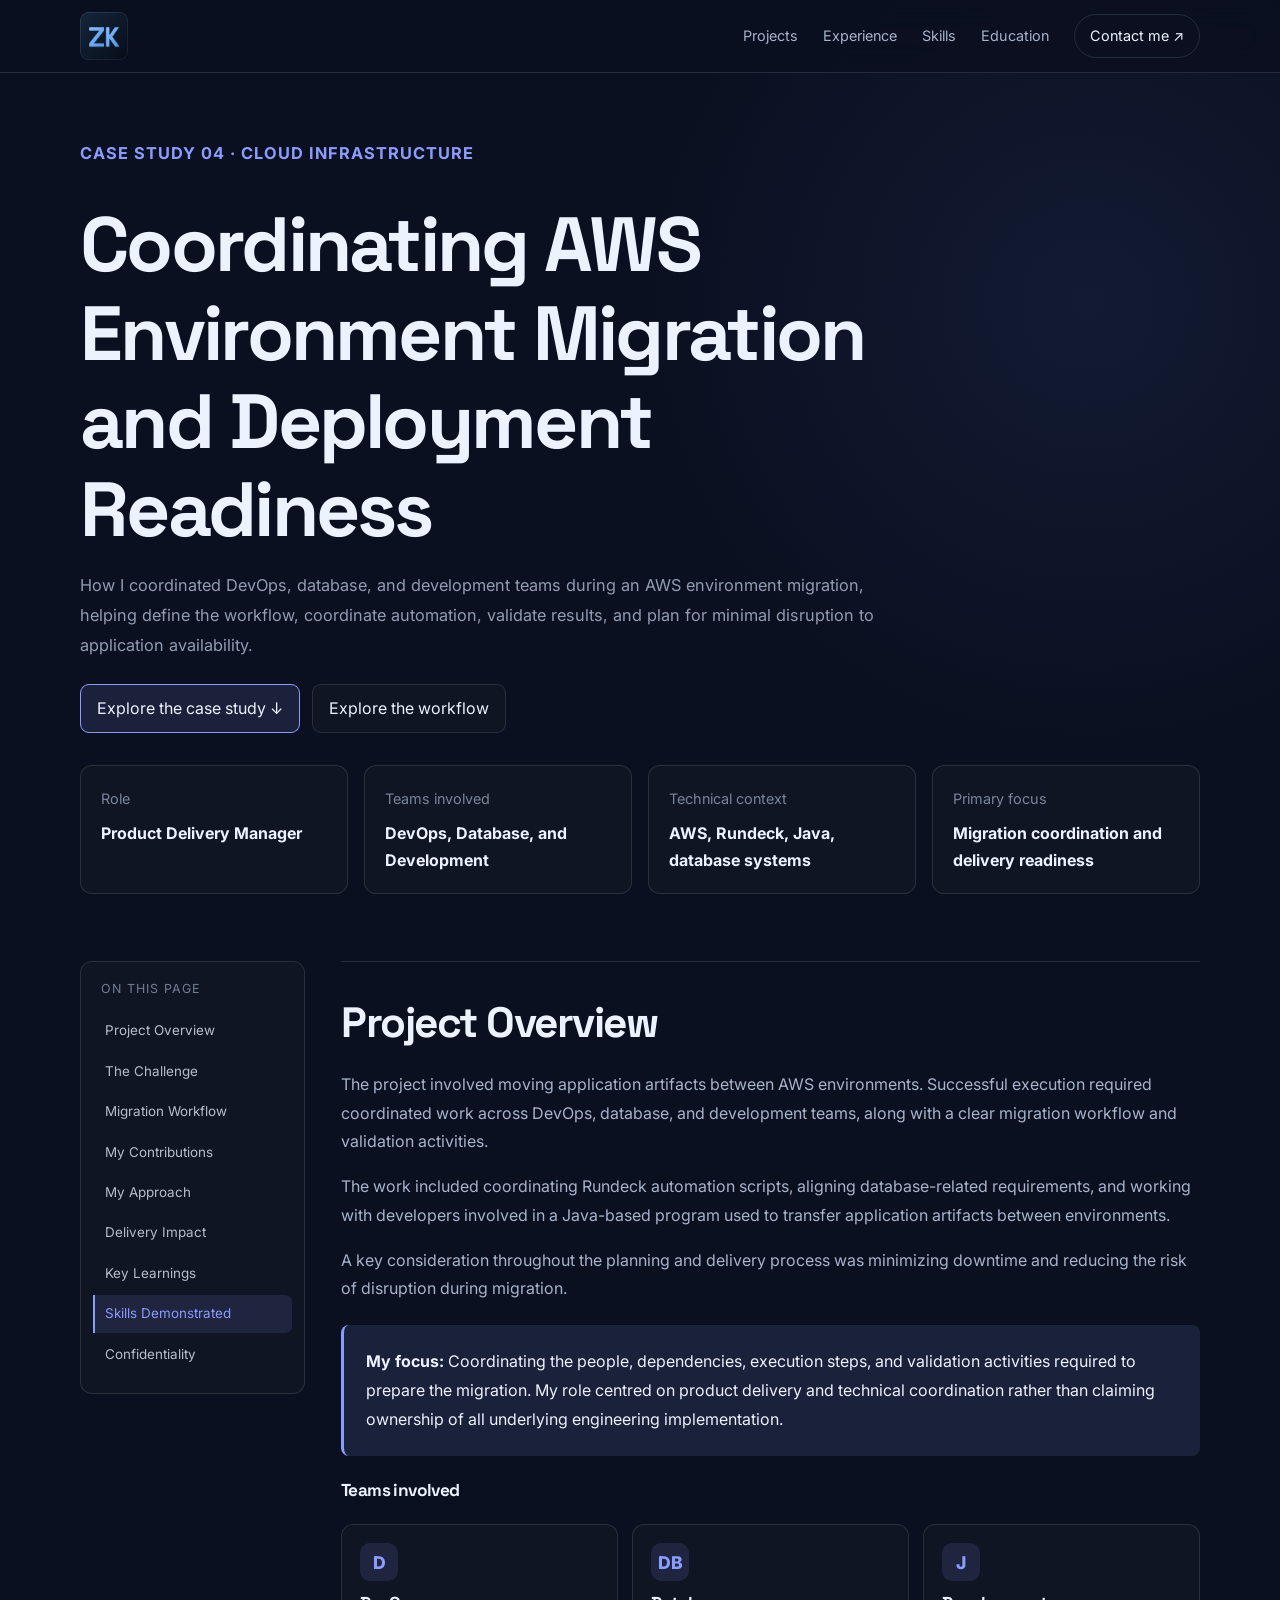
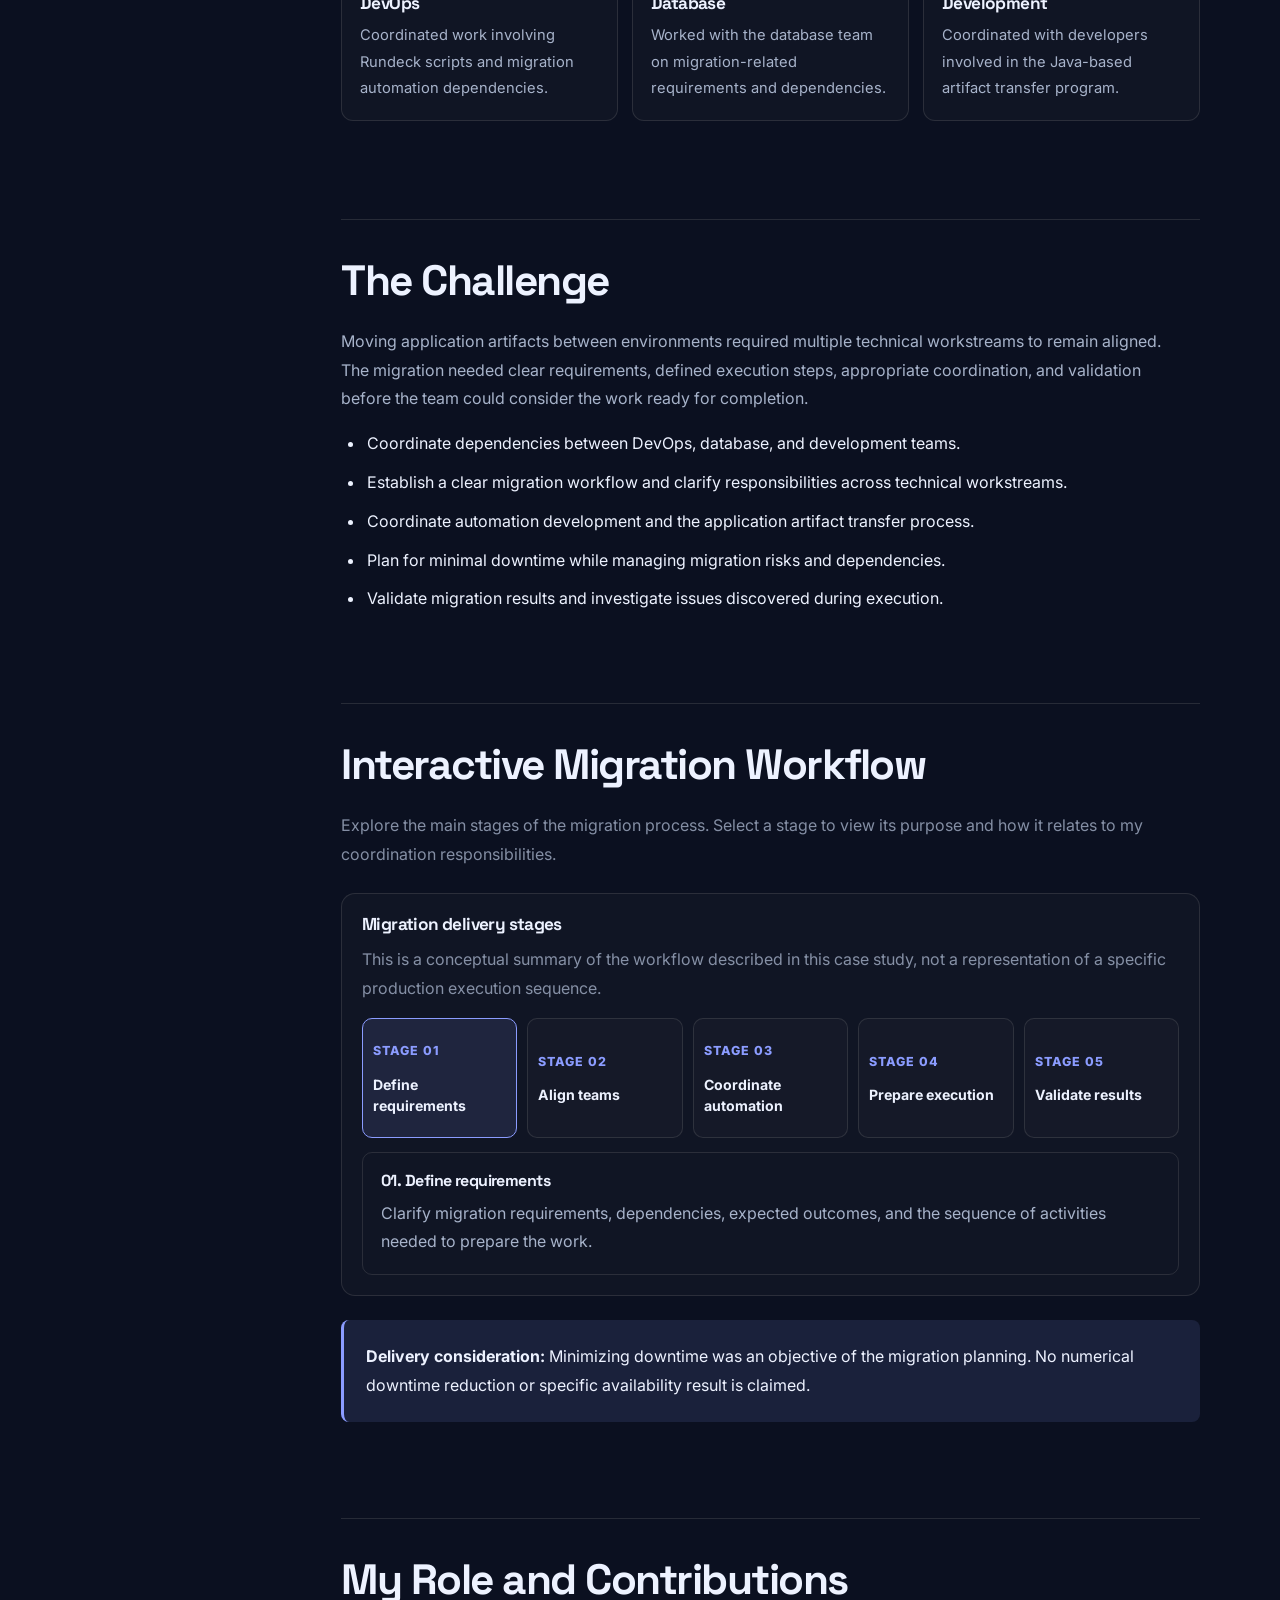
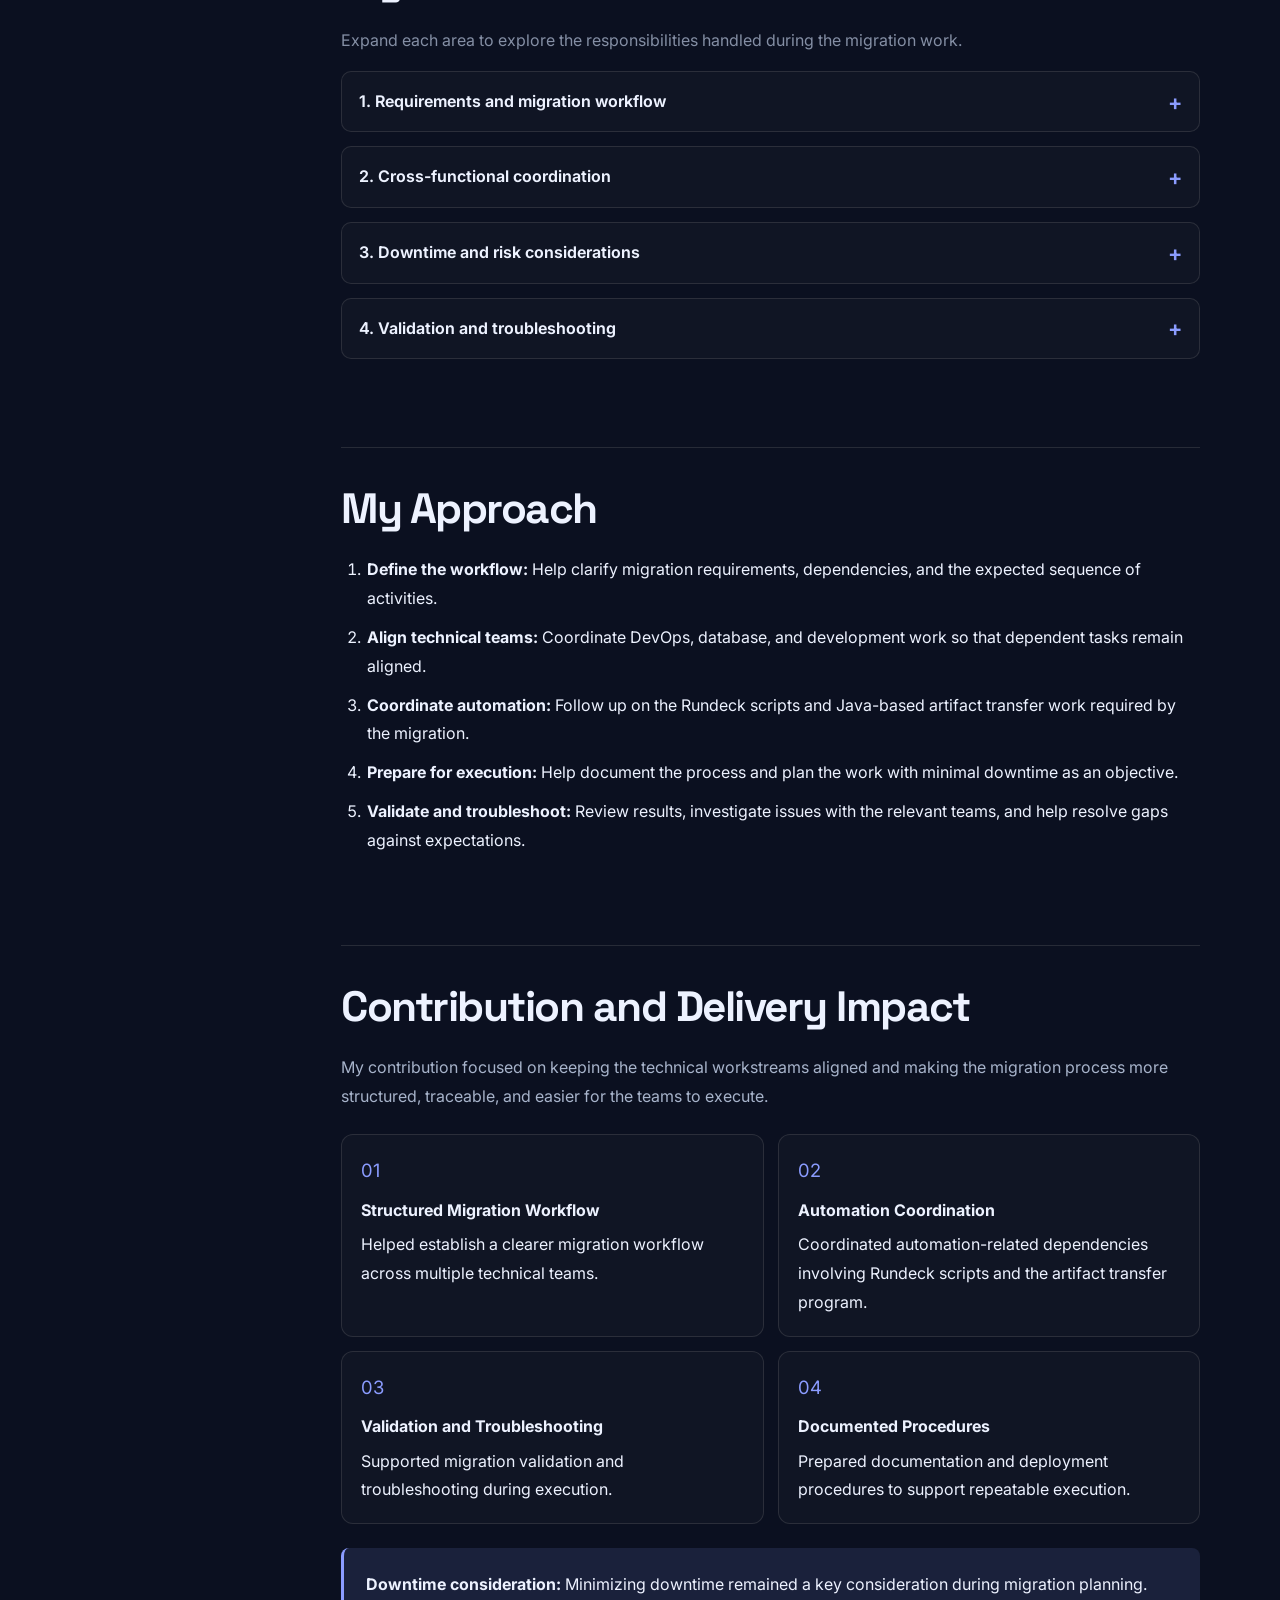
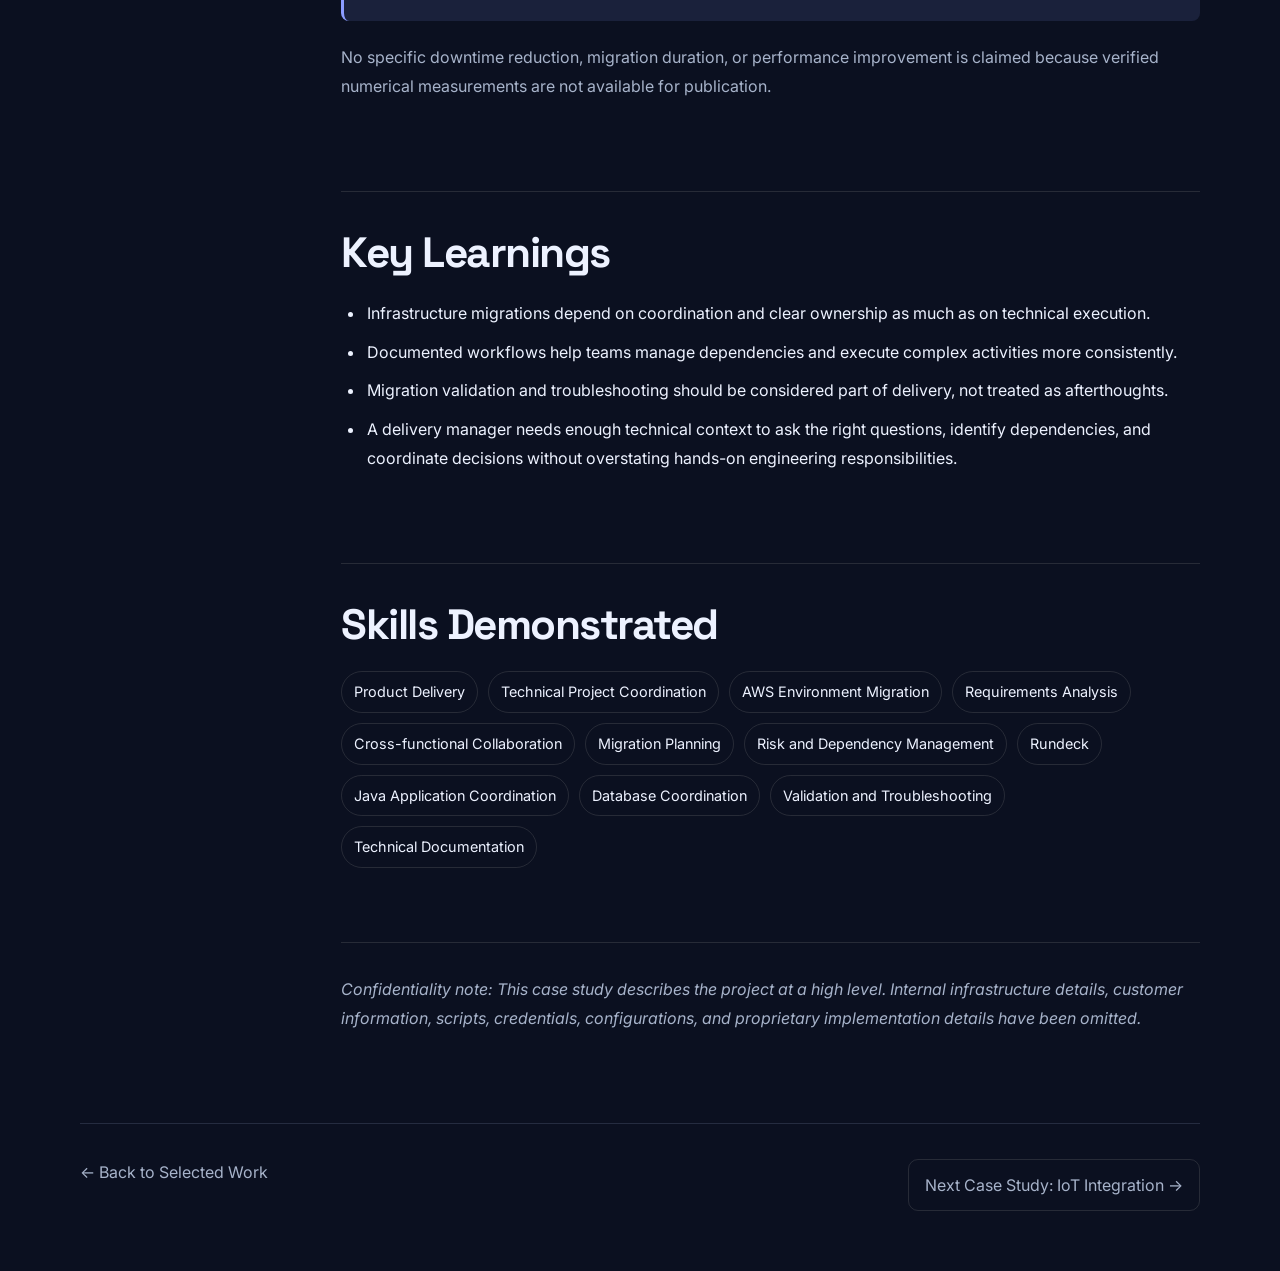
==== commit 9c298ca3: "Updated CSS moved everything in one place and corrected some fomratting" ====
--- a/aws-migration-case-study.html
+++ b/aws-migration-case-study.html
@@ -4,647 +4,17 @@
 <head>
     <meta charset="UTF-8">
     <meta name="viewport" content="width=device-width, initial-scale=1.0">
-
     <meta name="description"
           content="Case study on AWS environment migration, cross-functional delivery coordination, deployment workflows, and migration validation.">
-
     <meta name="theme-color" content="#0b1020">
-    <title>AWS Environment Migration | Zishan Khan</title>
-
+    <title>AWS Environment Migration | Zishan Khan</title>  
+    <link rel="preconnect" href="https://fonts.googleapis.com">
+    <link rel="preconnect" href="https://fonts.gstatic.com" crossorigin>
+    <link
+    href="https://fonts.googleapis.com/css2?family=Inter:wght@400;500;600;700&family=Space+Grotesk:wght@400;500;600;700&display=swap"
+    rel="stylesheet"
+    >
     <link rel="stylesheet" href="styles.css">
-
-    <style>
-        :root {
-            --aws-accent: #8b9cff;
-            --aws-accent-soft: rgba(139, 156, 255, .12);
-            --aws-border: rgba(128, 128, 128, .23);
-            --aws-surface: rgba(128, 128, 128, .045);
-            --aws-transition: .25s ease;
-        }
-
-        html {
-            scroll-behavior: smooth;
-            scroll-padding-top: 105px;
-        }
-
-        body {
-            overflow-x: hidden;
-        }
-
-        button {
-            font: inherit;
-        }
-
-        /* Reading progress */
-        .aws-progress-track {
-            position: fixed;
-            z-index: 1001;
-            inset: 0 0 auto;
-            height: 4px;
-            pointer-events: none;
-        }
-
-        .aws-progress-bar {
-            width: 0;
-            height: 100%;
-            background: linear-gradient(90deg, #8b9cff, #b6a0ff);
-        }
-
-        /* Hero */
-        .case-hero {
-            padding: 65px 0 35px;
-        }
-
-        .case-label {
-            color: var(--aws-accent);
-            font-size: .85rem;
-            font-weight: 700;
-            letter-spacing: 1px;
-            text-transform: uppercase;
-        }
-
-        .case-hero h1 {
-            max-width: 850px;
-            margin: 16px 0;
-            line-height: 1.15;
-            letter-spacing: -.035em;
-        }
-
-        .case-intro {
-            max-width: 760px;
-            line-height: 1.85;
-            opacity: .86;
-            font-size: 1.05rem;
-        }
-
-        .aws-hero-actions {
-            display: flex;
-            flex-wrap: wrap;
-            gap: 12px;
-            margin: 24px 0;
-        }
-
-        .aws-action {
-            display: inline-flex;
-            align-items: center;
-            justify-content: center;
-            min-height: 43px;
-            padding: 10px 16px;
-            border: 1px solid var(--aws-border);
-            border-radius: 9px;
-            color: inherit;
-            text-decoration: none;
-            background: var(--aws-surface);
-            transition: transform var(--aws-transition),
-                        border-color var(--aws-transition),
-                        background var(--aws-transition);
-        }
-
-        .aws-action:hover {
-            transform: translateY(-2px);
-            border-color: var(--aws-accent);
-            background: var(--aws-accent-soft);
-        }
-
-        .aws-action-primary {
-            border-color: var(--aws-accent);
-            background: var(--aws-accent-soft);
-        }
-
-        .case-meta {
-            display: grid;
-            grid-template-columns: repeat(4, minmax(0, 1fr));
-            gap: 16px;
-            margin: 32px 0;
-        }
-
-        .meta-card {
-            padding: 20px;
-            border: 1px solid var(--aws-border);
-            border-radius: 12px;
-            background: var(--aws-surface);
-            transition: transform var(--aws-transition),
-                        border-color var(--aws-transition);
-        }
-
-        .meta-card:hover {
-            transform: translateY(-3px);
-            border-color: var(--aws-accent);
-        }
-
-        .meta-card p {
-            margin: 0 0 8px;
-            opacity: .7;
-            font-size: .9rem;
-        }
-
-        .meta-card strong {
-            line-height: 1.6;
-        }
-
-        /* Layout and table of contents */
-        .aws-layout {
-            display: grid;
-            grid-template-columns: 225px minmax(0, 1fr);
-            align-items: start;
-            gap: 36px;
-        }
-
-        .aws-toc {
-            position: sticky;
-            top: 24px;
-            max-height: calc(100vh - 48px);
-            overflow-y: auto;
-            padding: 17px 12px;
-            border: 1px solid var(--aws-border);
-            border-radius: 12px;
-            background: var(--aws-surface);
-        }
-
-        .aws-toc-title {
-            margin: 0 0 12px;
-            padding: 0 8px;
-            font-size: .78rem;
-            letter-spacing: 1px;
-            text-transform: uppercase;
-            opacity: .65;
-        }
-
-        .aws-toc a {
-            display: block;
-            margin: 3px 0;
-            padding: 9px 10px;
-            border-left: 2px solid transparent;
-            border-radius: 0 7px 7px 0;
-            color: inherit;
-            font-size: .84rem;
-            line-height: 1.45;
-            text-decoration: none;
-            opacity: .76;
-            transition: color var(--aws-transition),
-                        background var(--aws-transition),
-                        border-color var(--aws-transition);
-        }
-
-        .aws-toc a:hover,
-        .aws-toc a.active {
-            color: var(--aws-accent);
-            background: var(--aws-accent-soft);
-            border-left-color: var(--aws-accent);
-            opacity: 1;
-        }
-
-        .aws-mobile-toc {
-            display: none;
-            margin: 8px 0 24px;
-            padding: 12px 14px;
-            border: 1px solid var(--aws-border);
-            border-radius: 10px;
-            background: var(--aws-surface);
-        }
-
-        .aws-mobile-toc summary {
-            cursor: pointer;
-            font-weight: 600;
-        }
-
-        .aws-mobile-links {
-            display: grid;
-            gap: 7px;
-            padding-top: 12px;
-        }
-
-        .aws-mobile-links a {
-            color: inherit;
-            text-decoration: none;
-            padding: 5px 0;
-        }
-
-        .aws-content {
-            min-width: 0;
-        }
-
-        .case-section {
-            padding: 32px 0;
-            border-top: 1px solid var(--aws-border);
-            scroll-margin-top: 30px;
-        }
-
-        .case-section h2 {
-            margin-bottom: 18px;
-            line-height: 1.35;
-        }
-
-        .case-section h3 {
-            margin: 24px 0 10px;
-            font-size: 1.08rem;
-        }
-
-        .case-section p,
-        .case-section li {
-            line-height: 1.8;
-        }
-
-        .case-section ul,
-        .case-section ol {
-            padding-left: 24px;
-        }
-
-        .case-section li {
-            margin-bottom: 10px;
-        }
-
-        .case-callout {
-            padding: 22px;
-            margin: 20px 0;
-            border-left: 3px solid var(--aws-accent);
-            border-radius: 8px;
-            background: var(--aws-accent-soft);
-            line-height: 1.8;
-        }
-
-        .aws-muted {
-            opacity: .78;
-        }
-
-        /* Interactive migration workflow */
-        .aws-workflow {
-            margin: 24px 0;
-            padding: 20px;
-            border: 1px solid var(--aws-border);
-            border-radius: 14px;
-            background: var(--aws-surface);
-        }
-
-        .aws-workflow > h3 {
-            margin-top: 0;
-        }
-
-        .aws-workflow-grid {
-            display: grid;
-            grid-template-columns: repeat(5, minmax(0, 1fr));
-            gap: 10px;
-        }
-
-        .aws-stage {
-            min-width: 0;
-            min-height: 120px;
-            padding: 14px 10px;
-            text-align: left;
-            color: inherit;
-            cursor: pointer;
-            border: 1px solid var(--aws-border);
-            border-radius: 10px;
-            background: var(--aws-surface);
-            transition: transform var(--aws-transition),
-                        border-color var(--aws-transition),
-                        background var(--aws-transition);
-        }
-
-        .aws-stage:hover {
-            transform: translateY(-3px);
-            border-color: var(--aws-accent);
-        }
-
-        .aws-stage[aria-pressed="true"] {
-            border-color: var(--aws-accent);
-            background: var(--aws-accent-soft);
-        }
-
-        .aws-stage-number {
-            display: block;
-            margin-bottom: 12px;
-            color: var(--aws-accent);
-            font-size: .78rem;
-            font-weight: 800;
-            letter-spacing: 1px;
-        }
-
-        .aws-stage strong {
-            display: block;
-            font-size: .88rem;
-            line-height: 1.5;
-        }
-
-        .aws-stage-detail {
-            margin-top: 14px;
-            padding: 18px;
-            border: 1px solid var(--aws-border);
-            border-radius: 10px;
-            line-height: 1.8;
-        }
-
-        .aws-stage-detail h4 {
-            margin: 0 0 8px;
-        }
-
-        .aws-stage-detail p {
-            margin: 0;
-        }
-
-        /* Cross-team coordination visual */
-        .aws-team-grid {
-            display: grid;
-            grid-template-columns: repeat(3, minmax(0, 1fr));
-            gap: 14px;
-            margin: 24px 0;
-        }
-
-        .aws-team-card {
-            padding: 18px;
-            border: 1px solid var(--aws-border);
-            border-radius: 12px;
-            background: var(--aws-surface);
-            transition: transform var(--aws-transition),
-                        border-color var(--aws-transition);
-        }
-
-        .aws-team-card:hover {
-            transform: translateY(-3px);
-            border-color: var(--aws-accent);
-        }
-
-        .aws-team-icon {
-            display: inline-grid;
-            place-items: center;
-            width: 38px;
-            height: 38px;
-            margin-bottom: 12px;
-            border-radius: 10px;
-            color: var(--aws-accent);
-            background: var(--aws-accent-soft);
-            font-size: 1.1rem;
-            font-weight: 800;
-        }
-
-        .aws-team-card h3 {
-            margin: 0 0 8px;
-        }
-
-        .aws-team-card p {
-            margin: 0;
-            font-size: .92rem;
-        }
-
-        /* Expandable responsibilities */
-        .aws-accordion {
-            margin: 14px 0;
-            border: 1px solid var(--aws-border);
-            border-radius: 10px;
-            background: var(--aws-surface);
-            transition: border-color var(--aws-transition);
-        }
-
-        .aws-accordion[open] {
-            border-color: rgba(139, 156, 255, .55);
-        }
-
-        .aws-accordion summary {
-            position: relative;
-            padding: 17px 42px 17px 17px;
-            cursor: pointer;
-            font-weight: 650;
-            line-height: 1.6;
-            list-style: none;
-        }
-
-        .aws-accordion summary::-webkit-details-marker {
-            display: none;
-        }
-
-        .aws-accordion summary::after {
-            content: "+";
-            position: absolute;
-            top: 50%;
-            right: 17px;
-            color: var(--aws-accent);
-            font-size: 1.35rem;
-            transform: translateY(-50%);
-        }
-
-        .aws-accordion[open] summary::after {
-            content: "−";
-        }
-
-        .aws-accordion-body {
-            padding: 0 18px 18px;
-        }
-
-        .aws-accordion-body > :first-child {
-            margin-top: 0;
-        }
-
-        .aws-accordion-body > :last-child {
-            margin-bottom: 0;
-        }
-
-        .aws-accordion-body ul {
-            padding-left: 22px;
-        }
-
-        .aws-accordion-body li {
-            line-height: 1.8;
-            margin-bottom: 10px;
-        }
-
-        /* Outcome cards */
-        .aws-outcome-grid {
-            display: grid;
-            grid-template-columns: repeat(2, minmax(0, 1fr));
-            gap: 14px;
-            margin: 24px 0;
-        }
-
-        .aws-outcome-card {
-            padding: 19px;
-            border: 1px solid var(--aws-border);
-            border-radius: 12px;
-            background: var(--aws-surface);
-            line-height: 1.8;
-            transition: transform var(--aws-transition),
-                        border-color var(--aws-transition);
-        }
-
-        .aws-outcome-card:hover {
-            transform: translateY(-3px);
-            border-color: var(--aws-accent);
-        }
-
-        .aws-outcome-card strong {
-            display: block;
-            margin-bottom: 6px;
-        }
-
-        .aws-outcome-icon {
-            display: inline-block;
-            margin-bottom: 8px;
-            color: var(--aws-accent);
-            font-size: 1.15rem;
-        }
-
-        /* Skills and footer */
-        .skill-list {
-            display: flex;
-            flex-wrap: wrap;
-            gap: 10px;
-            margin-top: 16px;
-        }
-
-        .skill-tag {
-            padding: 8px 12px;
-            border: 1px solid var(--aws-border);
-            border-radius: 999px;
-            font-size: .9rem;
-            transition: background var(--aws-transition),
-                        border-color var(--aws-transition);
-        }
-
-        .skill-tag:hover {
-            border-color: var(--aws-accent);
-            background: var(--aws-accent-soft);
-        }
-
-        .case-footer {
-            display: flex;
-            flex-wrap: wrap;
-            justify-content: space-between;
-            gap: 16px;
-            padding: 35px 0 60px;
-        }
-
-        .case-footer a {
-            text-decoration: none;
-        }
-
-        .aws-back-top {
-            position: fixed;
-            z-index: 900;
-            right: 22px;
-            bottom: 22px;
-            display: grid;
-            place-items: center;
-            width: 46px;
-            height: 46px;
-            color: inherit;
-            border: 1px solid var(--aws-border);
-            border-radius: 50%;
-            background: var(--aws-surface);
-            box-shadow: 0 6px 24px rgba(0,0,0,.12);
-            cursor: pointer;
-            opacity: 0;
-            visibility: hidden;
-            transform: translateY(8px);
-            transition: all var(--aws-transition);
-        }
-
-        .aws-back-top.visible {
-            opacity: 1;
-            visibility: visible;
-            transform: translateY(0);
-        }
-
-        /* Scroll reveal */
-        .aws-reveal {
-            opacity: 0;
-            transform: translateY(16px);
-            transition: opacity .55s ease, transform .55s ease;
-        }
-
-        .aws-reveal.is-visible {
-            opacity: 1;
-            transform: translateY(0);
-        }
-
-        :focus-visible {
-            outline: 2px solid var(--aws-accent);
-            outline-offset: 4px;
-        }
-
-        @media (max-width: 1100px) {
-            .aws-layout {
-                grid-template-columns: 190px minmax(0, 1fr);
-                gap: 24px;
-            }
-
-            .case-meta {
-                grid-template-columns: repeat(2, minmax(0, 1fr));
-            }
-
-            .aws-workflow-grid {
-                grid-template-columns: repeat(3, minmax(0, 1fr));
-            }
-        }
-
-        @media (max-width: 760px) {
-            .case-hero {
-                padding-top: 40px;
-            }
-
-            .aws-layout {
-                display: block;
-            }
-
-            .aws-toc {
-                display: none;
-            }
-
-            .aws-mobile-toc {
-                display: block;
-            }
-
-            .aws-workflow-grid {
-                grid-template-columns: repeat(2, minmax(0, 1fr));
-            }
-
-            .aws-team-grid {
-                grid-template-columns: 1fr;
-            }
-
-            .aws-outcome-grid {
-                grid-template-columns: 1fr;
-            }
-        }
-
-        @media (max-width: 420px) {
-            .case-meta {
-                grid-template-columns: 1fr;
-            }
-
-            .aws-workflow {
-                padding: 14px;
-            }
-
-            .aws-stage {
-                min-height: 105px;
-                padding: 12px 9px;
-            }
-
-            .aws-hero-actions .aws-action {
-                width: 100%;
-            }
-
-            .case-footer {
-                flex-direction: column;
-            }
-        }
-
-        @media (prefers-reduced-motion: reduce) {
-            html {
-                scroll-behavior: auto;
-            }
-
-            *, *::before, *::after {
-                animation-duration: .01ms !important;
-                animation-iteration-count: 1 !important;
-                transition-duration: .01ms !important;
-            }
-
-            .aws-reveal {
-                opacity: 1;
-                transform: none;
-            }
-        }
-    </style>
 </head>
 
 <body>
@@ -653,16 +23,32 @@
         <div class="aws-progress-bar" id="awsProgressBar"></div>
     </div>
 
-    <header>
-        <nav class="container">
-            <a href="index.html" class="logo">Portfolio</a>
-
-            <div class="nav-links">
-                <a href="index.html#work">Work</a>
-                <a href="index.html#about">About</a>
-                <a href="index.html#contact">Contact</a>
-            </div>
-        </nav>
+       <!-- Navigation -->
+    <header class="site-header">
+        <div class="container nav">
+            <a class="brand" href="#home" aria-label="Zishan Khan home">
+               <img src="images/logo.png" alt="Zishan Khan logo">
+            </a>
+
+            <button
+                class="menu-toggle"
+                id="menuToggle"
+                type="button"
+                aria-label="Open navigation menu"
+                aria-controls="navLinks"
+                aria-expanded="false"
+            >
+                <span id="menuIcon" aria-hidden="true">☰</span>
+            </button>
+
+                       <nav class="nav-links" id="navLinks" aria-label="Main navigation">
+                <a href="/index.html#projects">Projects</a>
+                <a href="/index.html#experience">Experience</a>
+                <a href="/index.html#skills">Skills</a>
+                <a href="/index.html#credentials">Education</a>
+                <a class="nav-contact" href="/index.html#contact">Contact me ↗</a>
+            </nav>
+        </div>
     </header>
 
     <main class="container">
@@ -1202,8 +588,8 @@
                 &larr; Back to Selected Work
             </a>
 
-            <a href="etl-case-study.html">
-                Next Case Study: ETL & Data Migration &rarr;
+            <a class="mon-next-link" href="iot-integration-case-study.html">
+                Next Case Study: IoT Integration &rarr;
             </a>
         </footer>
 
--- a/styles.css
+++ b/styles.css
@@ -1,54 +1,108 @@
+
+/* =========================================================
+   ZISHAN KHAN — PORTFOLIO DESIGN SYSTEM
+   Global colors, typography, spacing and components
+   ========================================================= */
+
+/* 01. DESIGN TOKENS */
 
 :root {
-    --bg: #0b0d12;
-    --card: #141923;
-    --text: #f4f6fa;
-    --muted: #a6afbd;
-    --accent: #8bd3ff;
-    --border: #29303c;
-}
-
-* {
+    color-scheme: dark;
+
+    /* Backgrounds */
+    --bg: #0b1020;
+    --surface: #111a2e;
+    --surface-2: #15213a;
+
+    /* Text */
+    --text: #edf2ff;
+    --muted: #a7b3ca;
+
+    /* Accent colors */
+    --accent: #79a9ff;
+    --accent-2: #8de0d0;
+    --case-accent: #8b9cff;
+    --case-accent-soft: rgba(139, 156, 255, 0.12);
+    --case-border: rgba(128, 128, 128, 0.24);
+    --case-surface: rgba(128, 128, 128, 0.045);
+    --case-transition: 0.25s ease;
+
+    /* Borders and effects */
+    --border: rgba(171, 193, 230, 0.16);
+    --border-strong: rgba(121, 169, 255, 0.45);
+
+    /* Layout */
+    --content-width: 1120px;
+    --page-gutter: 20px;
+
+    /* Consistent spacing */
+    --space-1: 6px;
+    --space-2: 10px;
+    --space-3: 16px;
+    --space-4: 24px;
+    --space-5: 36px;
+    --space-6: 56px;
+    --space-7: 76px;
+
+    /* Components */
+    --radius-sm: 8px;
+    --radius-md: 12px;
+    --radius-lg: 18px;
+    --radius-xl: 24px;
+
+    /* Motion */
+    --transition: 0.2s ease;
+}
+
+
+/* 02. RESET AND BASE */
+*,
+*::before,
+*::after {
     box-sizing: border-box;
 }
 
 html {
     scroll-behavior: smooth;
+    scroll-padding-top: 105px;
 }
 
 body {
     margin: 0;
-    background: var(--bg);
+    overflow-x: hidden;
+    background:
+        radial-gradient(
+            circle at 85% 5%,
+            rgba(70, 105, 190, 0.12),
+            transparent 28rem
+        ),
+        var(--bg);
+
     color: var(--text);
-    font-family: Arial, Helvetica, sans-serif;
-    line-height: 1.6;
-}
-
-.container {
-    width: min(1080px, 90%);
-    margin: 0 auto;
-}
-
-nav {
-    border-bottom: 1px solid var(--border);
-    padding: 20px 0;
-}
-
-.nav-content {
-    display: flex;
-    justify-content: space-between;
-    align-items: center;
-    gap: 20px;
-}
-
-.logo {
-    font-weight: bold;
-    font-size: 20px;
-}
-
-.nav-links {
-    display: flex;
-    gap: 24px;
+    font-family: "Inter", Arial, Helvetica, sans-serif;
+    font-size: 16px;
+    line-height: 1.65;
+    -webkit-font-smoothing: antialiased;
+    text-rendering: optimizeLegibility;
+}
+
+img,
+svg,
+video {
+    display: block;
+    max-width: 100%;
+}
+
+button,
+input,
+textarea,
+select {
+    font: inherit;
+}
+
+button,
+a {
+    -webkit-tap-highlight-color: transparent;
 }
 
 a {
@@ -56,82 +110,434 @@
     text-decoration: none;
 }
 
+a:focus-visible,
+button:focus-visible,
+input:focus-visible,
+textarea:focus-visible,
+select:focus-visible {
+    outline: 2px solid var(--accent);
+    outline-offset: 4px;
+}
+
+button {
+    color: inherit;
+}
+
+p {
+    margin-top: 0;
+    color: var(--muted);
+}
+
+h1,
+h2,
+h3,
+h4,
+h5,
+h6 {
+    margin-top: 0;
+    color: var(--text);
+    font-family: "Space Grotesk", "Inter", sans-serif;
+    font-weight: 700;
+    line-height: 1.2;
+    letter-spacing: -0.035em;
+}
+
+h1 {
+    font-size: clamp(2.6rem, 6vw, 4.8rem);
+}
+
+h2 {
+    font-size: clamp(1.85rem, 3.5vw, 2.65rem);
+}
+
+h3 {
+    font-size: 1.15rem;
+}
+
+::selection {
+    background: rgba(121, 169, 255, 0.35);
+    color: var(--text);
+}
+
+
+/* 03. SHARED LAYOUT */
+
+.container {
+    width: min(
+        var(--content-width),
+        calc(100% - var(--page-gutter) * 2)
+    );
+    margin-inline: auto;
+}
+
+.section {
+    padding: var(--space-7) 0;
+}
+
+section {
+    scroll-margin-top: 85px;
+}
+
+.section-heading {
+    max-width: 660px;
+    margin-bottom: 30px;
+}
+
+.section-heading h2 {
+    margin-bottom: 12px;
+}
+
+.section-intro,
+.section-description {
+    max-width: 700px;
+    margin-bottom: 0;
+    color: var(--muted);
+}
+
+.eyebrow {
+    display: inline-block;
+    margin-bottom: 10px;
+    color: var(--accent-2);
+    font-size: 0.77rem;
+    font-weight: 800;
+    letter-spacing: 0.14em;
+    text-transform: uppercase;
+}
+
+.highlight {
+    color: var(--accent);
+}
+
+.text-muted {
+    color: var(--muted);
+}
+
+
+/* 04. NAVIGATION */
+
+.site-header {
+    position: sticky;
+    top: 0;
+    z-index: 100;
+    border-bottom: 1px solid var(--border);
+    background: rgba(11, 16, 32, 0.92);
+    backdrop-filter: blur(16px);
+    -webkit-backdrop-filter: blur(16px);
+}
+
+.nav {
+    position: relative;
+    display: flex;
+    min-height: 72px;
+    align-items: center;
+    justify-content: space-between;
+    gap: 24px;
+}
+
+.nav-content {
+    display: flex;
+    align-items: center;
+    justify-content: space-between;
+    gap: 24px;
+}
+
+.brand,
+.logo {
+    display: inline-flex;
+    align-items: center;
+    flex-shrink: 0;
+    font-family: "Space Grotesk", sans-serif;
+    font-size: 1.12rem;
+    font-weight: 800;
+    letter-spacing: -0.04em;
+}
+
+.brand img,
+.logo img {
+    display: block;
+    width: 48px;
+    height: 48px;
+    object-fit: contain;
+    transition: transform var(--transition);
+}
+
+.brand:hover img,
+.logo:hover img {
+    transform: scale(1.06);
+}
+
+.brand span,
+.logo span {
+    color: var(--accent);
+}
+
+.nav-links {
+    display: flex;
+    align-items: center;
+    gap: 25px;
+}
+
 .nav-links a {
     color: var(--muted);
-}
-
-.nav-links a:hover {
-    color: var(--accent);
-}
-
-.hero {
-    padding: 100px 0;
-    border-bottom: 1px solid var(--border);
-}
-
-.eyebrow {
-    color: var(--accent);
-    text-transform: uppercase;
-    letter-spacing: 2px;
-    font-size: 13px;
-    font-weight: bold;
-}
-
-h1 {
-    font-size: clamp(40px, 7vw, 72px);
-    line-height: 1.08;
-    max-width: 850px;
-    margin: 20px 0;
-}
-
-.highlight {
-    color: var(--accent);
-}
-
-.intro {
-    max-width: 720px;
-    color: var(--muted);
-    font-size: 19px;
-}
-
+    font-size: 0.9rem;
+    transition: color var(--transition);
+}
+
+.nav-links a:hover,
+.nav-links a.active {
+    color: var(--text);
+}
+
+.nav-links .nav-contact {
+    padding: 9px 15px;
+    border: 1px solid var(--border);
+    border-radius: 999px;
+    color: var(--text);
+}
+
+.nav-links .nav-contact:hover {
+    border-color: var(--accent);
+}
+
+.menu-toggle {
+    display: none;
+    width: 44px;
+    height: 44px;
+    align-items: center;
+    justify-content: center;
+    border: 1px solid var(--border);
+    border-radius: var(--radius-md);
+    background: var(--surface);
+    color: var(--text);
+    cursor: pointer;
+}
+
+
+/* 05. BUTTONS */
+
+.button,
+.buttons .button,
+.home-btn {
+    display: inline-flex;
+    min-height: 46px;
+    align-items: center;
+    justify-content: center;
+    gap: 8px;
+    padding: 11px 18px;
+    border: 1px solid var(--border);
+    border-radius: var(--radius-sm);
+    background: var(--surface);
+    color: var(--text);
+    font-size: 0.91rem;
+    font-weight: 700;
+    line-height: 1.4;
+    text-align: center;
+    cursor: pointer;
+    transition:
+        transform var(--transition),
+        background var(--transition),
+        border-color var(--transition),
+        color var(--transition);
+}
+
+.button:hover,
+.buttons .button:hover,
+.home-btn:hover {
+    transform: translateY(-2px);
+    border-color: var(--accent);
+}
+
+.button-primary,
+.buttons .button-primary,
+.home-btn.primary {
+    border-color: var(--accent);
+    background: var(--accent);
+    color: #091226;
+}
+
+.button-primary:hover,
+.buttons .button-primary:hover,
+.home-btn.primary:hover {
+    border-color: #9bbfff;
+    background: #9bbfff;
+    color: #091226;
+}
+
+.button-secondary {
+    background: var(--surface);
+    color: var(--text);
+}
+
+.button-row,
 .buttons {
     display: flex;
     flex-wrap: wrap;
-    gap: 14px;
-    margin-top: 30px;
-}
-
-.button {
-    display: inline-block;
-    padding: 12px 20px;
+    gap: 12px;
+    margin-top: 28px;
+}
+
+
+/* 06. HOMEPAGE HERO */
+
+.hero {
+    padding: 88px 0 68px;
+}
+
+.hero-grid {
+    display: grid;
+    grid-template-columns: minmax(0, 1.55fr) minmax(260px, 0.75fr);
+    align-items: center;
+    gap: 56px;
+}
+
+.availability {
+    display: inline-flex;
+    align-items: center;
+    gap: 9px;
+    margin-bottom: 24px;
+    padding: 7px 12px;
     border: 1px solid var(--border);
-    border-radius: 8px;
-    font-weight: bold;
-}
-
-.button-primary {
-    background: var(--text);
-    color: var(--bg);
-}
-
-.button:hover {
-    transform: translateY(-2px);
-}
-
-section {
-    padding: 65px 0;
-    border-bottom: 1px solid var(--border);
-}
-
-h2 {
-    font-size: 32px;
-}
-
-.section-description {
+    border-radius: 999px;
+    background: rgba(17, 26, 46, 0.7);
     color: var(--muted);
+    font-size: 0.82rem;
+}
+
+.availability-dot {
+    width: 8px;
+    height: 8px;
+    flex: 0 0 8px;
+    border-radius: 50%;
+    background: var(--accent-2);
+}
+
+.hero h1 {
+    max-width: 760px;
+    margin-bottom: 22px;
+    font-size: clamp(2.6rem, 6vw, 4.8rem);
+    font-weight: 700;
+    letter-spacing: -0.045em;
+}
+
+.hero h1 span {
+    color: var(--accent);
+}
+
+.hero-copy,
+.intro {
     max-width: 700px;
-}
-
+    margin-bottom: 0;
+    color: var(--muted);
+    font-size: 1.06rem;
+    line-height: 1.85;
+}
+
+.profile-card {
+    position: relative;
+    overflow: hidden;
+    padding: 27px;
+    border: 1px solid var(--border);
+    border-radius: var(--radius-xl);
+    background:
+        linear-gradient(
+            145deg,
+            rgba(121, 169, 255, 0.10),
+            transparent 55%
+        ),
+        var(--surface);
+}
+
+.profile-card::after {
+    position: absolute;
+    top: -60px;
+    right: -60px;
+    width: 160px;
+    height: 160px;
+    border: 1px solid rgba(121, 169, 255, 0.18);
+    border-radius: 50%;
+    content: "";
+    pointer-events: none;
+}
+
+.profile-initials {
+    display: grid;
+    width: 68px;
+    height: 68px;
+    margin-bottom: 23px;
+    place-items: center;
+    border: 1px solid rgba(121, 169, 255, 0.35);
+    border-radius: 20px;
+    background: rgba(121, 169, 255, 0.12);
+    color: var(--accent);
+    font-size: 1.7rem;
+    font-weight: 800;
+}
+
+.profile-card h2 {
+    margin-bottom: 7px;
+    font-size: 1.45rem;
+}
+
+.profile-card > p {
+    margin-bottom: 23px;
+    font-size: 0.91rem;
+}
+
+.profile-detail {
+    padding: 15px 0;
+    border-top: 1px solid var(--border);
+}
+
+.profile-detail strong {
+    display: block;
+    margin-bottom: 3px;
+    font-size: 0.92rem;
+}
+
+.profile-detail span {
+    color: var(--muted);
+    font-size: 0.85rem;
+}
+
+
+/* 07. STRENGTHS STRIP */
+
+.value-strip {
+    display: grid;
+    grid-template-columns: repeat(3, minmax(0, 1fr));
+    border: 1px solid var(--border);
+    border-radius: var(--radius-lg);
+    background: rgba(17, 26, 46, 0.68);
+}
+
+.value-item {
+    padding: 23px;
+}
+
+.value-item + .value-item {
+    border-left: 1px solid var(--border);
+}
+
+.value-item strong {
+    display: block;
+    margin-bottom: 5px;
+    font-size: 0.98rem;
+}
+
+.value-item span {
+    display: block;
+    color: var(--muted);
+    font-size: 0.85rem;
+}
+
+
+/* 08. PROJECTS AND CASE STUDY CARDS */
+
+.projects-section {
+    padding-top: 88px;
+}
+
+.project-grid,
 .cards {
     display: grid;
     grid-template-columns: repeat(3, minmax(0, 1fr));
@@ -139,42 +545,4499 @@
     margin-top: 30px;
 }
 
+.project-card,
 .card {
-    background: var(--card);
+    min-width: 0;
+    padding: 24px;
     border: 1px solid var(--border);
-    border-radius: 14px;
-    padding: 24px;
+    border-radius: var(--radius-lg);
+    background: var(--surface);
+    transition:
+        transform var(--transition),
+        border-color var(--transition),
+        background var(--transition);
+}
+
+.project-card {
+    display: flex;
+    flex-direction: column;
+}
+
+.project-card:hover,
+.card:hover {
+    transform: translateY(-3px);
+    border-color: var(--border-strong);
+    background: var(--surface-2);
+}
+
+.project-number {
+    display: inline-flex;
+    width: fit-content;
+    margin-bottom: 20px;
+    padding: 5px 9px;
+    border: 1px solid var(--border);
+    border-radius: var(--radius-sm);
+    color: var(--accent-2);
+    font-size: 0.77rem;
+    font-weight: 800;
+}
+
+.project-card h3,
+.card h3 {
+    margin-bottom: 11px;
 }
 
 .card h3 {
     margin-top: 0;
 }
 
+.project-card p,
 .card p {
     color: var(--muted);
-}
-
+    font-size: 0.9rem;
+    line-height: 1.75;
+}
+
+.project-tags,
+.skill-tags {
+    display: flex;
+    flex-wrap: wrap;
+    gap: 7px;
+}
+
+.project-tags {
+    margin-top: auto;
+    margin-bottom: 21px;
+}
+
+.tag {
+    padding: 4px 8px;
+    border-radius: 6px;
+    background: rgba(121, 169, 255, 0.09);
+    color: #bfd4ff;
+    font-size: 0.73rem;
+}
+
+.project-link {
+    display: inline-flex;
+    align-items: center;
+    gap: 7px;
+    width: fit-content;
+    color: var(--accent);
+    font-size: 0.88rem;
+    font-weight: 750;
+}
+
+.project-link:hover {
+    color: var(--accent-2);
+}
+
+
+/* 09. CASE STUDY CONTENT */
+
+.case-hero {
+    padding: 65px 0 35px;
+}
+
+.case-label {
+    display: inline-block;
+    color: var(--case-accent);
+    font-size: 0.85rem;
+    font-weight: 700;
+    letter-spacing: 1px;
+    text-transform: uppercase;
+}
+
+.case-hero h1 {
+    max-width: 850px;
+    margin: 16px 0;
+    line-height: 1.15;
+    letter-spacing: -0.035em;
+}
+
+.case-intro {
+    max-width: 780px;
+    font-size: 1.05rem;
+    line-height: 1.85;
+    opacity: 0.86;
+}
+
+.case-hero p {
+    max-width: 800px;
+    font-size: 1.02rem;
+    line-height: 1.85;
+}
+
+.case-content {
+    padding: 35px 0 70px;
+}
+
+.case-section {
+    padding: 32px 0;
+    margin-bottom: 42px;
+    border-top: 1px solid var(--case-border);
+    scroll-margin-top: 30px;
+}
+
+.case-section h2 {
+    margin-bottom: 18px;
+    line-height: 1.35;
+}
+
+.case-section h3 {
+    margin: 24px 0 10px;
+    font-size: 1.08rem;
+}
+
+.etl-main .case-section h3 {
+    margin-top: 0;
+}
+
+.case-section p,
+.case-section li {
+    line-height: 1.8;
+}
+
+.case-section p {
+    max-width: 850px;
+    margin-bottom: 16px;
+}
+
+.case-section ul,
+.case-section ol {
+    padding-left: 24px;
+}
+
+.case-section li {
+    margin-bottom: 10px;
+}
+
+.case-panel {
+    padding: 24px;
+    border: 1px solid var(--border);
+    border-radius: var(--radius-lg);
+    background: var(--surface);
+}
+
+.case-meta {
+    display: grid;
+    grid-template-columns: repeat(4, minmax(0, 1fr));
+    gap: 16px;
+    margin: 32px 0;
+}
+
+.meta-card {
+    padding: 20px;
+    border: 1px solid var(--case-border);
+    border-radius: 12px;
+    background: var(--case-surface);
+    transition: transform var(--case-transition),
+                border-color var(--case-transition);
+}
+
+.meta-card:hover {
+    transform: translateY(-3px);
+    border-color: var(--case-accent);
+}
+
+.meta-card p {
+    margin: 0 0 8px;
+    font-size: 0.9rem;
+    opacity: 0.7;
+}
+
+.meta-card strong {
+    line-height: 1.6;
+}
+
+.metadata-row {
+    display: flex;
+    flex-wrap: wrap;
+    gap: 10px;
+    margin: 20px 0;
+}
+
+.case-meta span,
+.metadata-row span {
+    padding: 7px 11px;
+    border: 1px solid var(--border);
+    border-radius: var(--radius-sm);
+    color: var(--muted);
+    font-size: 0.83rem;
+}
+
+.case-callout {
+    margin: 22px 0;
+    padding: 22px;
+    border-left: 3px solid var(--case-accent);
+    border-radius: 8px;
+    background: var(--case-accent-soft);
+    line-height: 1.8;
+}
+
+.skill-list {
+    display: flex;
+    flex-wrap: wrap;
+    gap: 10px;
+    margin-top: 16px;
+}
+
+.skill-tag {
+    padding: 8px 12px;
+    border: 1px solid var(--case-border);
+    border-radius: 999px;
+    font-size: 0.9rem;
+    transition: background var(--case-transition),
+                border-color var(--case-transition);
+}
+
+.skill-tag:hover {
+    border-color: var(--case-accent);
+    background: var(--case-accent-soft);
+}
+
+.case-footer {
+    display: flex;
+    flex-wrap: wrap;
+    justify-content: space-between;
+    gap: 16px;
+    padding: 35px 0 60px;
+}
+
+.case-footer a {
+    text-decoration: none;
+}
+
+.case-list {
+    padding-left: 22px;
+    color: var(--muted);
+}
+
+.case-list li {
+    margin-bottom: 9px;
+    padding-left: 3px;
+}
+
+.case-image,
+.diagram,
+.case-visual {
+    width: 100%;
+    height: auto;
+    margin: 24px 0;
+    border: 1px solid var(--border);
+    border-radius: var(--radius-lg);
+    background: var(--surface);
+}
+
+.case-back {
+    display: inline-flex;
+    align-items: center;
+    gap: 8px;
+    margin-bottom: 20px;
+    color: var(--accent);
+    font-size: 0.9rem;
+    font-weight: 700;
+}
+
+.case-back:hover {
+    color: var(--accent-2);
+}
+
+
+/* 10. EXPERIENCE */
+
+.experience-layout {
+    display: grid;
+    grid-template-columns: 0.7fr 1.3fr;
+    align-items: start;
+    gap: 54px;
+}
+
+.experience-summary {
+    position: sticky;
+    top: 100px;
+}
+
+.experience-summary p {
+    line-height: 1.85;
+}
+
+.experience-list {
+    border-top: 1px solid var(--border);
+}
+
+.experience-item {
+    padding: 24px 0;
+    border-bottom: 1px solid var(--border);
+}
+
+.experience-top {
+    display: flex;
+    align-items: flex-start;
+    justify-content: space-between;
+    gap: 20px;
+}
+
+.experience-top h3 {
+    margin-bottom: 6px;
+}
+
+.experience-company {
+    margin-bottom: 0;
+    font-size: 0.9rem;
+}
+
+.experience-date {
+    flex-shrink: 0;
+    padding: 5px 9px;
+    border: 1px solid var(--border);
+    border-radius: var(--radius-sm);
+    color: var(--muted);
+    font-size: 0.75rem;
+}
+
+.experience-points {
+    margin: 17px 0 0;
+    padding-left: 19px;
+    color: var(--muted);
+    font-size: 0.9rem;
+}
+
+.experience-points li {
+    margin-bottom: 7px;
+    padding-left: 3px;
+}
+
+
+/* 11. SKILLS */
+
+.skills-grid {
+    display: grid;
+    grid-template-columns: repeat(2, minmax(0, 1fr));
+    gap: 16px;
+}
+
+.skill-card {
+    padding: 24px;
+    border: 1px solid var(--border);
+    border-radius: var(--radius-lg);
+    background: var(--surface);
+}
+
+.skill-card h3 {
+    margin-bottom: 16px;
+}
+
+.skill-tags {
+    gap: 8px;
+}
+
+.skill-tags span {
+    padding: 7px 10px;
+    border: 1px solid var(--border);
+    border-radius: var(--radius-sm);
+    color: #d4def2;
+    font-size: 0.82rem;
+}
+
+.skills-note {
+    margin-top: 18px;
+    margin-bottom: 0;
+    font-size: 0.83rem;
+}
+
+
+/* 12. EDUCATION AND CERTIFICATIONS */
+
+.credentials-grid {
+    display: grid;
+    grid-template-columns: 1.4fr 1fr;
+    gap: 16px;
+}
+
+.credential-card {
+    display: flex;
+    align-items: flex-start;
+    gap: 17px;
+    padding: 25px;
+    border: 1px solid var(--border);
+    border-radius: var(--radius-lg);
+    background: var(--surface);
+}
+
+.credential-icon {
+    display: grid;
+    width: 46px;
+    height: 46px;
+    flex: 0 0 46px;
+    place-items: center;
+    border-radius: 13px;
+    background: rgba(121, 169, 255, 0.12);
+    color: var(--accent);
+    font-size: 1.15rem;
+    font-weight: 800;
+}
+
+.credential-card h3 {
+    margin-bottom: 7px;
+}
+
+.credential-card p {
+    margin-bottom: 0;
+    font-size: 0.87rem;
+}
+
+
+/* 13. CONTACT */
+
+.contact-panel {
+    display: flex;
+    align-items: center;
+    justify-content: space-between;
+    gap: 35px;
+    padding: 37px;
+    border: 1px solid rgba(121, 169, 255, 0.25);
+    border-radius: var(--radius-xl);
+    background:
+        linear-gradient(
+            120deg,
+            rgba(121, 169, 255, 0.11),
+            rgba(141, 224, 208, 0.035)
+        ),
+        var(--surface);
+}
+
+.contact-panel h2 {
+    margin-bottom: 10px;
+}
+
+.contact-panel p {
+    max-width: 580px;
+    margin-bottom: 0;
+}
+
+.contact-actions {
+    display: flex;
+    flex-shrink: 0;
+    flex-wrap: wrap;
+    gap: 10px;
+}
+
+
+/* 14. FOOTER */
+
+.site-footer,
 footer {
-    padding: 28px 0;
+    padding: 26px 0;
+    border-top: 1px solid var(--border);
     color: var(--muted);
 }
 
-@media (max-width: 700px) {
-    .nav-content {
+.footer-inner {
+    display: flex;
+    align-items: center;
+    justify-content: space-between;
+    gap: 20px;
+}
+
+.footer-inner p {
+    margin: 0;
+    font-size: 0.82rem;
+}
+
+.footer-links {
+    display: flex;
+    flex-wrap: wrap;
+    gap: 18px;
+}
+
+.footer-links a {
+    color: var(--muted);
+    font-size: 0.83rem;
+}
+
+.footer-links a:hover {
+    color: var(--text);
+}
+
+
+/* 15. LEGACY CONTENT COMPATIBILITY */
+
+.about-grid,
+.content-grid,
+.two-column-grid {
+    display: grid;
+    grid-template-columns: repeat(2, minmax(0, 1fr));
+    gap: 20px;
+}
+
+.info-card,
+.content-card {
+    padding: 24px;
+    border: 1px solid var(--border);
+    border-radius: var(--radius-lg);
+    background: var(--surface);
+}
+
+.info-card h3,
+.content-card h3 {
+    margin-bottom: 12px;
+}
+
+.info-card p,
+.content-card p {
+    color: var(--muted);
+}
+
+ul {
+    padding-left: 22px;
+}
+
+li {
+    padding-left: 2px;
+}
+
+hr {
+    height: 1px;
+    margin: 30px 0;
+    border: 0;
+    background: var(--border);
+}
+
+
+/* 16. RESPONSIVE: TABLETS */
+
+@media (max-width: 900px) {
+    .hero-grid {
+        grid-template-columns: minmax(0, 1.3fr) minmax(240px, 0.8fr);
+        gap: 30px;
+    }
+
+    .project-grid,
+    .cards {
+        grid-template-columns: repeat(2, minmax(0, 1fr));
+    }
+
+    .experience-layout {
+        grid-template-columns: 1fr;
+        gap: 25px;
+    }
+
+    .experience-summary {
+        position: static;
+        max-width: 650px;
+    }
+
+    .contact-panel {
         align-items: flex-start;
         flex-direction: column;
     }
+}
+
+
+/* 17. RESPONSIVE: MOBILE */
+
+@media (max-width: 700px) {
+    :root {
+        --page-gutter: 15px;
+        --space-7: 57px;
+    }
+
+    .section {
+        padding: 57px 0;
+    }
+
+    .hero {
+        padding: 58px 0 45px;
+    }
+
+    .hero-grid {
+        grid-template-columns: 1fr;
+        gap: 35px;
+    }
+
+    .hero h1 {
+        font-size: clamp(2.45rem, 11vw, 3.7rem);
+    }
+
+    .nav {
+        min-height: 66px;
+    }
+
+    .nav-content {
+        align-items: center;
+    }
+
+    .menu-toggle {
+        display: inline-flex;
+    }
 
     .nav-links {
-        gap: 16px;
-        flex-wrap: wrap;
+        position: absolute;
+        top: calc(100% + 1px);
+        right: 0;
+        left: 0;
+        display: none;
+        align-items: stretch;
+        flex-direction: column;
+        gap: 0;
+        padding: 10px 20px 18px;
+        border-bottom: 1px solid var(--border);
+        background: #0b1020;
     }
 
-    .hero {
-        padding: 65px 0;
+    .nav-links.is-open {
+        display: flex;
     }
 
-    .cards {
+    .nav-links a {
+        padding: 12px 5px;
+    }
+
+    .nav-links .nav-contact {
+        margin-top: 5px;
+        padding: 10px 13px;
+        text-align: center;
+    }
+
+    .value-strip {
         grid-template-columns: 1fr;
     }
-}
+
+    .value-item {
+        padding: 17px 20px;
+    }
+
+    .value-item + .value-item {
+        border-top: 1px solid var(--border);
+        border-left: 0;
+    }
+
+    .project-grid,
+    .cards,
+    .skills-grid,
+    .credentials-grid,
+    .about-grid,
+    .content-grid,
+    .two-column-grid {
+        grid-template-columns: 1fr;
+    }
+
+    .project-card,
+    .card,
+    .skill-card {
+        padding: 21px;
+    }
+
+    .experience-top {
+        flex-direction: column;
+        gap: 9px;
+    }
+
+    .contact-panel {
+        padding: 25px;
+    }
+
+    .contact-actions {
+        width: 100%;
+        flex-direction: column;
+        align-items: stretch;
+    }
+
+    .contact-actions .button {
+        width: 100%;
+    }
+
+    .footer-inner {
+        align-items: flex-start;
+        flex-direction: column;
+    }
+
+    .case-hero {
+        padding: 45px 0 25px;
+    }
+
+    .case-content {
+        padding: 25px 0 50px;
+    }
+}
+
+
+/* 18. RESPONSIVE: SMALL PHONES */
+
+@media (max-width: 400px) {
+    h2 {
+        font-size: 1.75rem;
+    }
+
+    .button-row,
+    .buttons {
+        flex-direction: column;
+        align-items: stretch;
+    }
+
+    .button-row .button,
+    .buttons .button {
+        width: 100%;
+    }
+
+    .project-card,
+    .card,
+    .skill-card {
+        padding: 18px;
+    }
+
+    .credential-card {
+        padding: 19px;
+    }
+}
+
+
+/* 19. ACCESSIBILITY */
+
+@media (prefers-reduced-motion: reduce) {
+    *,
+    *::before,
+    *::after {
+        scroll-behavior: auto !important;
+        animation-duration: 0.01ms !important;
+        animation-iteration-count: 1 !important;
+        transition-duration: 0.01ms !important;
+    }
+
+    .aws-reveal,
+    .etl-reveal,
+    .fd-reveal,
+    .idm-reveal,
+    .iot-reveal,
+    .mon-reveal {
+        opacity: 1;
+        transform: none;
+    }
+}
+
+/* ------------------------------------------------------------------------------------------------------------------------------------*/
+        :root {
+            --aws-accent: var(--case-accent);
+            --aws-accent-soft: var(--case-accent-soft);
+            --aws-border: rgba(128, 128, 128, .23);
+            --aws-surface: rgba(128, 128, 128, .045);
+            --aws-transition: .25s ease;
+        }
+
+        /* Reading progress */
+        .aws-progress-track {
+            position: fixed;
+            z-index: 1001;
+            inset: 0 0 auto;
+            height: 4px;
+            pointer-events: none;
+        }
+
+        .aws-progress-bar {
+            width: 0;
+            height: 100%;
+            background: linear-gradient(90deg, #8b9cff, #b6a0ff);
+        }
+
+        .aws-hero-actions {
+            display: flex;
+            flex-wrap: wrap;
+            gap: 12px;
+            margin: 24px 0;
+        }
+
+        .aws-action {
+            display: inline-flex;
+            align-items: center;
+            justify-content: center;
+            min-height: 43px;
+            padding: 10px 16px;
+            border: 1px solid var(--aws-border);
+            border-radius: 9px;
+            color: inherit;
+            text-decoration: none;
+            background: var(--aws-surface);
+            transition: transform var(--aws-transition),
+                        border-color var(--aws-transition),
+                        background var(--aws-transition);
+        }
+
+        .aws-action:hover {
+            transform: translateY(-2px);
+            border-color: var(--aws-accent);
+            background: var(--aws-accent-soft);
+        }
+
+        .aws-action-primary {
+            border-color: var(--aws-accent);
+            background: var(--aws-accent-soft);
+        }
+
+        /* Layout and table of contents */
+        .aws-layout {
+            display: grid;
+            grid-template-columns: 225px minmax(0, 1fr);
+            align-items: start;
+            gap: 36px;
+        }
+
+        .aws-toc {
+            position: sticky;
+            top: 24px;
+            max-height: calc(100vh - 48px);
+            overflow-y: auto;
+            padding: 17px 12px;
+            border: 1px solid var(--aws-border);
+            border-radius: 12px;
+            background: var(--aws-surface);
+        }
+
+        .aws-toc-title {
+            margin: 0 0 12px;
+            padding: 0 8px;
+            font-size: .78rem;
+            letter-spacing: 1px;
+            text-transform: uppercase;
+            opacity: .65;
+        }
+
+        .aws-toc a {
+            display: block;
+            margin: 3px 0;
+            padding: 9px 10px;
+            border-left: 2px solid transparent;
+            border-radius: 0 7px 7px 0;
+            color: inherit;
+            font-size: .84rem;
+            line-height: 1.45;
+            text-decoration: none;
+            opacity: .76;
+            transition: color var(--aws-transition),
+                        background var(--aws-transition),
+                        border-color var(--aws-transition);
+        }
+
+        .aws-toc a:hover,
+        .aws-toc a.active {
+            color: var(--aws-accent);
+            background: var(--aws-accent-soft);
+            border-left-color: var(--aws-accent);
+            opacity: 1;
+        }
+
+        .aws-mobile-toc {
+            display: none;
+            margin: 8px 0 24px;
+            padding: 12px 14px;
+            border: 1px solid var(--aws-border);
+            border-radius: 10px;
+            background: var(--aws-surface);
+        }
+
+        .aws-mobile-toc summary {
+            cursor: pointer;
+            font-weight: 600;
+        }
+
+        .aws-mobile-links {
+            display: grid;
+            gap: 7px;
+            padding-top: 12px;
+        }
+
+        .aws-mobile-links a {
+            color: inherit;
+            text-decoration: none;
+            padding: 5px 0;
+        }
+
+        .aws-content {
+            min-width: 0;
+        }
+
+        .aws-muted {
+            opacity: .78;
+        }
+
+        /* Interactive migration workflow */
+        .aws-workflow {
+            margin: 24px 0;
+            padding: 20px;
+            border: 1px solid var(--aws-border);
+            border-radius: 14px;
+            background: var(--aws-surface);
+        }
+
+        .aws-workflow > h3 {
+            margin-top: 0;
+        }
+
+        .aws-workflow-grid {
+            display: grid;
+            grid-template-columns: repeat(5, minmax(0, 1fr));
+            gap: 10px;
+        }
+
+        .aws-stage {
+            min-width: 0;
+            min-height: 120px;
+            padding: 14px 10px;
+            text-align: left;
+            color: inherit;
+            cursor: pointer;
+            border: 1px solid var(--aws-border);
+            border-radius: 10px;
+            background: var(--aws-surface);
+            transition: transform var(--aws-transition),
+                        border-color var(--aws-transition),
+                        background var(--aws-transition);
+        }
+
+        .aws-stage:hover {
+            transform: translateY(-3px);
+            border-color: var(--aws-accent);
+        }
+
+        .aws-stage[aria-pressed="true"] {
+            border-color: var(--aws-accent);
+            background: var(--aws-accent-soft);
+        }
+
+        .aws-stage-number {
+            display: block;
+            margin-bottom: 12px;
+            color: var(--aws-accent);
+            font-size: .78rem;
+            font-weight: 800;
+            letter-spacing: 1px;
+        }
+
+        .aws-stage strong {
+            display: block;
+            font-size: .88rem;
+            line-height: 1.5;
+        }
+
+        .aws-stage-detail {
+            margin-top: 14px;
+            padding: 18px;
+            border: 1px solid var(--aws-border);
+            border-radius: 10px;
+            line-height: 1.8;
+        }
+
+        .aws-stage-detail h4 {
+            margin: 0 0 8px;
+        }
+
+        .aws-stage-detail p {
+            margin: 0;
+        }
+
+        /* Cross-team coordination visual */
+        .aws-team-grid {
+            display: grid;
+            grid-template-columns: repeat(3, minmax(0, 1fr));
+            gap: 14px;
+            margin: 24px 0;
+        }
+
+        .aws-team-card {
+            padding: 18px;
+            border: 1px solid var(--aws-border);
+            border-radius: 12px;
+            background: var(--aws-surface);
+            transition: transform var(--aws-transition),
+                        border-color var(--aws-transition);
+        }
+
+        .aws-team-card:hover {
+            transform: translateY(-3px);
+            border-color: var(--aws-accent);
+        }
+
+        .aws-team-icon {
+            display: inline-grid;
+            place-items: center;
+            width: 38px;
+            height: 38px;
+            margin-bottom: 12px;
+            border-radius: 10px;
+            color: var(--aws-accent);
+            background: var(--aws-accent-soft);
+            font-size: 1.1rem;
+            font-weight: 800;
+        }
+
+        .aws-team-card h3 {
+            margin: 0 0 8px;
+        }
+
+        .aws-team-card p {
+            margin: 0;
+            font-size: .92rem;
+        }
+
+        /* Expandable responsibilities */
+        .aws-accordion {
+            margin: 14px 0;
+            border: 1px solid var(--aws-border);
+            border-radius: 10px;
+            background: var(--aws-surface);
+            transition: border-color var(--aws-transition);
+        }
+
+        .aws-accordion[open] {
+            border-color: rgba(139, 156, 255, .55);
+        }
+
+        .aws-accordion summary {
+            position: relative;
+            padding: 17px 42px 17px 17px;
+            cursor: pointer;
+            font-weight: 650;
+            line-height: 1.6;
+            list-style: none;
+        }
+
+        .aws-accordion summary::-webkit-details-marker {
+            display: none;
+        }
+
+        .aws-accordion summary::after {
+            content: "+";
+            position: absolute;
+            top: 50%;
+            right: 17px;
+            color: var(--aws-accent);
+            font-size: 1.35rem;
+            transform: translateY(-50%);
+        }
+
+        .aws-accordion[open] summary::after {
+            content: "−";
+        }
+
+        .aws-accordion-body {
+            padding: 0 18px 18px;
+        }
+
+        .aws-accordion-body > :first-child {
+            margin-top: 0;
+        }
+
+        .aws-accordion-body > :last-child {
+            margin-bottom: 0;
+        }
+
+        .aws-accordion-body ul {
+            padding-left: 22px;
+        }
+
+        .aws-accordion-body li {
+            line-height: 1.8;
+            margin-bottom: 10px;
+        }
+
+        /* Outcome cards */
+        .aws-outcome-grid {
+            display: grid;
+            grid-template-columns: repeat(2, minmax(0, 1fr));
+            gap: 14px;
+            margin: 24px 0;
+        }
+
+        .aws-outcome-card {
+            padding: 19px;
+            border: 1px solid var(--aws-border);
+            border-radius: 12px;
+            background: var(--aws-surface);
+            line-height: 1.8;
+            transition: transform var(--aws-transition),
+                        border-color var(--aws-transition);
+        }
+
+        .aws-outcome-card:hover {
+            transform: translateY(-3px);
+            border-color: var(--aws-accent);
+        }
+
+        .aws-outcome-card strong {
+            display: block;
+            margin-bottom: 6px;
+        }
+
+        .aws-outcome-icon {
+            display: inline-block;
+            margin-bottom: 8px;
+            color: var(--aws-accent);
+            font-size: 1.15rem;
+        }
+
+        .aws-back-top {
+            position: fixed;
+            z-index: 900;
+            right: 22px;
+            bottom: 22px;
+            display: grid;
+            place-items: center;
+            width: 46px;
+            height: 46px;
+            color: inherit;
+            border: 1px solid var(--aws-border);
+            border-radius: 50%;
+            background: var(--aws-surface);
+            box-shadow: 0 6px 24px rgba(0,0,0,.12);
+            cursor: pointer;
+            opacity: 0;
+            visibility: hidden;
+            transform: translateY(8px);
+            transition: all var(--aws-transition);
+        }
+
+        .aws-back-top.visible {
+            opacity: 1;
+            visibility: visible;
+            transform: translateY(0);
+        }
+
+        /* Scroll reveal */
+        .aws-reveal {
+            opacity: 0;
+            transform: translateY(16px);
+            transition: opacity .55s ease, transform .55s ease;
+        }
+
+        .aws-reveal.is-visible {
+            opacity: 1;
+            transform: translateY(0);
+        }
+
+        @media (max-width: 1100px) {
+            .aws-layout {
+                grid-template-columns: 190px minmax(0, 1fr);
+                gap: 24px;
+            }
+
+            .aws-workflow-grid {
+                grid-template-columns: repeat(3, minmax(0, 1fr));
+            }
+        }
+
+        @media (max-width: 760px) {
+            .aws-layout {
+                display: block;
+            }
+
+            .aws-toc {
+                display: none;
+            }
+
+            .aws-mobile-toc {
+                display: block;
+            }
+
+            .aws-workflow-grid {
+                grid-template-columns: repeat(2, minmax(0, 1fr));
+            }
+
+            .aws-team-grid {
+                grid-template-columns: 1fr;
+            }
+
+            .aws-outcome-grid {
+                grid-template-columns: 1fr;
+            }
+        }
+
+        @media (max-width: 420px) {
+            .aws-workflow {
+                padding: 14px;
+            }
+
+            .aws-stage {
+                min-height: 105px;
+                padding: 12px 9px;
+            }
+
+            .aws-hero-actions .aws-action {
+                width: 100%;
+            }
+
+        }
+
+   /* ------------------------------------------------------------------------------------------------------------------------------------*/
+        :root {
+            --etl-accent: var(--case-accent);
+            --etl-accent-soft: var(--case-accent-soft);
+            --etl-border: rgba(128, 128, 128, .25);
+            --etl-surface: rgba(128, 128, 128, .045);
+            --etl-transition: .25s ease;
+        }
+
+        /* Reading progress */
+        .etl-progress-track {
+            position: fixed;
+            z-index: 1001;
+            inset: 0 0 auto;
+            height: 4px;
+            pointer-events: none;
+        }
+
+        .etl-progress-bar {
+            width: 0;
+            height: 100%;
+            background: linear-gradient(90deg, #8b9cff, #b6a0ff);
+        }
+
+        .case-content {
+            max-width: 1100px;
+            margin: 0 auto;
+            padding-left: 24px;
+            padding-right: 24px;
+        }
+
+        .etl-hero-actions {
+            display: flex;
+            flex-wrap: wrap;
+            gap: 12px;
+            margin: 24px 0;
+        }
+
+        .etl-action {
+            display: inline-flex;
+            align-items: center;
+            justify-content: center;
+            min-height: 43px;
+            padding: 10px 16px;
+            border: 1px solid var(--etl-border);
+            border-radius: 9px;
+            color: inherit;
+            text-decoration: none;
+            background: var(--etl-surface);
+            transition: transform var(--etl-transition),
+                        border-color var(--etl-transition),
+                        background var(--etl-transition);
+        }
+
+        .etl-action:hover {
+            transform: translateY(-2px);
+            border-color: var(--etl-accent);
+            background: var(--etl-accent-soft);
+        }
+
+        .etl-action-primary {
+            border-color: var(--etl-accent);
+            background: var(--etl-accent-soft);
+        }
+
+        .artifact-card {
+            padding: 22px;
+            border: 1px solid var(--etl-border);
+            border-radius: 12px;
+            background: var(--etl-surface);
+            transition: transform var(--etl-transition),
+                        border-color var(--etl-transition);
+        }
+
+        .artifact-card:hover {
+            transform: translateY(-3px);
+            border-color: var(--etl-accent);
+        }
+
+        /* Page layout */
+        .etl-layout {
+            display: grid;
+            grid-template-columns: 215px minmax(0, 1fr);
+            align-items: start;
+            gap: 34px;
+        }
+
+        .etl-toc {
+            position: sticky;
+            top: 24px;
+            max-height: calc(100vh - 48px);
+            overflow-y: auto;
+            padding: 16px 12px;
+            border: 1px solid var(--etl-border);
+            border-radius: 12px;
+            background: var(--etl-surface);
+        }
+
+        .etl-toc-title {
+            margin: 0 0 12px;
+            padding: 0 8px;
+            font-size: .78rem;
+            letter-spacing: 1px;
+            text-transform: uppercase;
+            opacity: .65;
+        }
+
+        .etl-toc a {
+            display: block;
+            margin: 3px 0;
+            padding: 9px 10px;
+            border-left: 2px solid transparent;
+            border-radius: 0 7px 7px 0;
+            color: inherit;
+            font-size: .83rem;
+            line-height: 1.45;
+            text-decoration: none;
+            opacity: .78;
+            transition: color var(--etl-transition),
+                        background var(--etl-transition),
+                        border-color var(--etl-transition);
+        }
+
+        .etl-toc a:hover,
+        .etl-toc a.active {
+            color: var(--etl-accent);
+            background: var(--etl-accent-soft);
+            border-left-color: var(--etl-accent);
+            opacity: 1;
+        }
+
+        .etl-mobile-toc {
+            display: none;
+            margin: 8px 0 24px;
+            padding: 12px 14px;
+            border: 1px solid var(--etl-border);
+            border-radius: 10px;
+            background: var(--etl-surface);
+        }
+
+        .etl-mobile-toc summary {
+            cursor: pointer;
+            font-weight: 600;
+        }
+
+        .etl-mobile-links {
+            display: grid;
+            gap: 7px;
+            padding-top: 12px;
+        }
+
+        .etl-mobile-links a {
+            padding: 5px 0;
+            color: inherit;
+            text-decoration: none;
+        }
+
+        .etl-main {
+            min-width: 0;
+        }
+
+        .etl-muted {
+            opacity: .78;
+        }
+
+        /* ETL workflow image */
+        .workflow-figure {
+            width: 100%;
+            margin: 28px auto 0;
+        }
+
+        .workflow-image-button {
+            display: block;
+            width: 100%;
+            padding: 0;
+            overflow: hidden;
+            border: 1px solid var(--etl-border);
+            border-radius: 12px;
+            background: #0b0d14;
+            cursor: zoom-in;
+        }
+
+        .workflow-figure img {
+            display: block;
+            width: 100%;
+            height: auto;
+            background: #0b0d14;
+            transition: transform .3s ease;
+        }
+
+        .workflow-image-button:hover img {
+            transform: scale(1.015);
+        }
+
+        .etl-zoom-hint {
+            display: block;
+            padding: 10px 12px;
+            border-top: 1px solid var(--etl-border);
+            font-size: .82rem;
+            text-align: center;
+            opacity: .75;
+        }
+
+        .workflow-figure figcaption {
+            max-width: 800px;
+            margin: 14px auto 0;
+            font-size: .88rem;
+            line-height: 1.7;
+            opacity: .75;
+            text-align: center;
+        }
+
+        /* Image lightbox */
+        .etl-lightbox {
+            position: fixed;
+            z-index: 2000;
+            inset: 0;
+            display: none;
+            align-items: center;
+            justify-content: center;
+            padding: 24px;
+            background: rgba(4, 7, 16, .92);
+        }
+
+        .etl-lightbox.open {
+            display: flex;
+        }
+
+        .etl-lightbox-inner {
+            position: relative;
+            width: min(1100px, 100%);
+            max-height: 100%;
+        }
+
+        .etl-lightbox img {
+            display: block;
+            max-width: 100%;
+            max-height: 82vh;
+            margin: 0 auto;
+            object-fit: contain;
+            border-radius: 8px;
+            background: #0b0d14;
+        }
+
+        .etl-lightbox-caption {
+            margin-top: 12px;
+            color: #fff;
+            font-size: .9rem;
+            line-height: 1.6;
+            text-align: center;
+        }
+
+        .etl-lightbox-close {
+            position: absolute;
+            z-index: 1;
+            top: -16px;
+            right: -8px;
+            display: grid;
+            place-items: center;
+            width: 42px;
+            height: 42px;
+            border: 1px solid rgba(255,255,255,.35);
+            border-radius: 50%;
+            color: #fff;
+            background: #24283a;
+            font-size: 1.4rem;
+            cursor: pointer;
+        }
+
+        /* Interactive workflow stages */
+        .etl-workflow-panel {
+            margin: 24px 0;
+            padding: 20px;
+            border: 1px solid var(--etl-border);
+            border-radius: 14px;
+            background: var(--etl-surface);
+        }
+
+        .etl-workflow-panel > h3 {
+            margin-top: 0;
+        }
+
+        .etl-stage-grid {
+            display: grid;
+            grid-template-columns: repeat(3, minmax(0, 1fr));
+            gap: 10px;
+            margin: 20px 0;
+        }
+
+        .etl-stage-button {
+            min-width: 0;
+            min-height: 110px;
+            padding: 14px;
+            color: inherit;
+            text-align: left;
+            border: 1px solid var(--etl-border);
+            border-radius: 10px;
+            background: var(--etl-surface);
+            cursor: pointer;
+            transition: transform var(--etl-transition),
+                        border-color var(--etl-transition),
+                        background var(--etl-transition);
+        }
+
+        .etl-stage-button:hover {
+            transform: translateY(-3px);
+            border-color: var(--etl-accent);
+        }
+
+        .etl-stage-button[aria-pressed="true"] {
+            border-color: var(--etl-accent);
+            background: var(--etl-accent-soft);
+        }
+
+        .etl-stage-number {
+            display: block;
+            margin-bottom: 10px;
+            color: var(--etl-accent);
+            font-size: .76rem;
+            font-weight: 800;
+            letter-spacing: 1px;
+        }
+
+        .etl-stage-button strong {
+            display: block;
+            font-size: .9rem;
+            line-height: 1.5;
+        }
+
+        .etl-stage-detail {
+            padding: 18px;
+            border: 1px solid var(--etl-border);
+            border-radius: 10px;
+            line-height: 1.8;
+        }
+
+        .etl-stage-detail h4 {
+            margin: 0 0 8px;
+        }
+
+        .etl-stage-detail p {
+            margin: 0;
+        }
+
+        /* Contributions and artifacts */
+        .artifact-grid {
+            display: grid;
+            grid-template-columns: repeat(2, minmax(0, 1fr));
+            gap: 14px;
+            margin: 24px 0;
+        }
+
+        .artifact-card h3 {
+            font-size: 1.02rem;
+            line-height: 1.5;
+        }
+
+        .artifact-card p {
+            margin-bottom: 0;
+        }
+
+        .etl-expandable {
+            padding: 0;
+            overflow: hidden;
+        }
+
+        .etl-expandable summary {
+            position: relative;
+            padding: 20px;
+            padding-right: 44px;
+            cursor: pointer;
+            list-style: none;
+        }
+
+        .etl-expandable summary::-webkit-details-marker {
+            display: none;
+        }
+
+        .etl-expandable summary::after {
+            content: "+";
+            position: absolute;
+            top: 18px;
+            right: 18px;
+            color: var(--etl-accent);
+            font-size: 1.35rem;
+        }
+
+        .etl-expandable[open] summary::after {
+            content: "−";
+        }
+
+        .etl-expandable summary h3 {
+            margin: 0 0 9px;
+        }
+
+        .etl-expandable summary p {
+            margin: 0;
+        }
+
+        .etl-expandable-body {
+            padding: 0 20px 20px;
+        }
+
+        .etl-expandable-body p:last-child,
+        .etl-expandable-body ul:last-child {
+            margin-bottom: 0;
+        }
+
+        /* Outcome cards */
+        .etl-outcome-grid {
+            display: grid;
+            grid-template-columns: repeat(2, minmax(0, 1fr));
+            gap: 14px;
+            margin: 24px 0;
+        }
+
+        .etl-outcome-card {
+            padding: 20px;
+            border: 1px solid var(--etl-border);
+            border-radius: 12px;
+            background: var(--etl-surface);
+            transition: transform var(--etl-transition),
+                        border-color var(--etl-transition);
+        }
+
+        .etl-outcome-card:hover {
+            transform: translateY(-3px);
+            border-color: var(--etl-accent);
+        }
+
+        .etl-outcome-card h3 {
+            margin: 0 0 8px;
+            font-size: 1rem;
+        }
+
+        .etl-outcome-card p {
+            margin: 0;
+        }
+
+        .etl-outcome-number {
+            display: block;
+            margin-bottom: 10px;
+            color: var(--etl-accent);
+            font-weight: 800;
+            letter-spacing: 1px;
+        }
+
+        /* Skills and footer */
+        .etl-back-top {
+            position: fixed;
+            z-index: 900;
+            right: 22px;
+            bottom: 22px;
+            display: grid;
+            place-items: center;
+            width: 46px;
+            height: 46px;
+            border: 1px solid var(--etl-border);
+            border-radius: 50%;
+            color: inherit;
+            background: var(--etl-surface);
+            box-shadow: 0 6px 24px rgba(0,0,0,.12);
+            cursor: pointer;
+            opacity: 0;
+            visibility: hidden;
+            transform: translateY(8px);
+            transition: all var(--etl-transition);
+        }
+
+        .etl-back-top.visible {
+            opacity: 1;
+            visibility: visible;
+            transform: translateY(0);
+        }
+
+        /* Scroll reveal */
+        .etl-reveal {
+            opacity: 0;
+            transform: translateY(16px);
+            transition: opacity .55s ease, transform .55s ease;
+        }
+
+        .etl-reveal.is-visible {
+            opacity: 1;
+            transform: translateY(0);
+        }
+
+        @media (max-width: 1050px) {
+            .etl-layout {
+                grid-template-columns: 185px minmax(0, 1fr);
+                gap: 24px;
+            }
+        }
+
+        @media (max-width: 760px) {
+            .etl-layout {
+                display: block;
+            }
+
+            .etl-toc {
+                display: none;
+            }
+
+            .etl-mobile-toc {
+                display: block;
+            }
+
+            .etl-stage-grid {
+                grid-template-columns: repeat(2, minmax(0, 1fr));
+            }
+
+            .artifact-grid,
+            .etl-outcome-grid {
+                grid-template-columns: 1fr;
+            }
+        }
+
+        @media (max-width: 480px) {
+            .case-content {
+                padding-left: 18px;
+                padding-right: 18px;
+            }
+
+            .etl-workflow-panel {
+                padding: 14px;
+            }
+
+            .etl-stage-button {
+                min-height: 100px;
+                padding: 11px;
+            }
+
+            .etl-hero-actions .etl-action {
+                width: 100%;
+            }
+
+            .workflow-figure {
+                margin-top: 20px;
+            }
+
+            .workflow-image-button {
+                border-radius: 8px;
+            }
+
+            .workflow-figure figcaption {
+                font-size: .82rem;
+                text-align: left;
+            }
+
+            .etl-lightbox {
+                padding: 14px;
+            }
+
+            .etl-lightbox-close {
+                top: -10px;
+                right: -4px;
+            }
+
+        }
+
+
+/* ------------------------------------------------------------------------------------------------------------------------------------ */
+
+        :root {
+            --fd-accent: var(--case-accent);
+            --fd-accent-soft: rgba(139, 156, 255, 0.13);
+            --fd-border: rgba(128, 128, 128, 0.25);
+            --fd-surface: rgba(128, 128, 128, 0.045);
+            --fd-muted: #8b91a5;
+        }
+
+        /* Reading progress */
+
+        .reading-progress-track {
+            position: fixed;
+            top: 0;
+            left: 0;
+            z-index: 9999;
+            width: 100%;
+            height: 4px;
+            background: transparent;
+        }
+
+        .reading-progress-bar {
+            width: 0;
+            height: 100%;
+            background: linear-gradient(90deg, #8b9cff, #b5c0ff);
+            transition: width 0.1s linear;
+        }
+
+        /* Page layout */
+
+        .fd-hero {
+            padding: 65px 0 38px;
+        }
+
+        .fd-container {
+            max-width: 1240px;
+            margin: 0 auto;
+            padding-left: 24px;
+            padding-right: 24px;
+        }
+
+        .fd-label {
+            display: inline-block;
+            color: var(--fd-accent);
+            font-size: 0.82rem;
+            font-weight: 700;
+            letter-spacing: 1.1px;
+            text-transform: uppercase;
+        }
+
+        .fd-hero h1 {
+            max-width: 900px;
+            margin: 16px 0;
+            line-height: 1.16;
+            font-size: clamp(2rem, 4vw, 3.4rem);
+        }
+
+        .fd-intro {
+            max-width: 790px;
+            font-size: 1.05rem;
+            line-height: 1.9;
+            opacity: 0.86;
+        }
+
+        .fd-meta {
+            display: grid;
+            grid-template-columns: repeat(4, minmax(0, 1fr));
+            gap: 16px;
+            margin: 32px 0 24px;
+        }
+
+        .fd-meta-card {
+            padding: 21px;
+            border: 1px solid var(--fd-border);
+            border-radius: 14px;
+            background: var(--fd-surface);
+            transition: transform 0.2s ease, border-color 0.2s ease;
+        }
+
+        .fd-meta-card:hover {
+            transform: translateY(-3px);
+            border-color: rgba(139, 156, 255, 0.65);
+        }
+
+        .fd-meta-card p {
+            margin: 0 0 8px;
+            font-size: 0.85rem;
+            opacity: 0.7;
+        }
+
+        .fd-meta-card strong {
+            line-height: 1.6;
+        }
+
+        .fd-hero-link {
+            display: inline-flex;
+            margin-top: 5px;
+            text-decoration: none;
+        }
+
+        .fd-layout {
+            display: grid;
+            grid-template-columns: 235px minmax(0, 1fr);
+            gap: 42px;
+            align-items: start;
+            padding-bottom: 30px;
+        }
+
+        /* Sticky table of contents */
+
+        .fd-toc {
+            position: sticky;
+            top: 28px;
+            align-self: start;
+            max-height: calc(100vh - 56px);
+            overflow-y: auto;
+            padding: 20px 14px;
+            border: 1px solid var(--fd-border);
+            border-radius: 14px;
+            background: var(--fd-surface);
+        }
+
+        .fd-toc-heading {
+            margin: 0 0 14px;
+            padding: 0 9px;
+            font-size: 0.76rem;
+            letter-spacing: 1px;
+            text-transform: uppercase;
+            opacity: 0.65;
+        }
+
+        .fd-toc a {
+            display: block;
+            padding: 9px 10px;
+            margin: 3px 0;
+            border-left: 2px solid transparent;
+            border-radius: 0 7px 7px 0;
+            color: inherit;
+            font-size: 0.83rem;
+            line-height: 1.45;
+            text-decoration: none;
+            opacity: 0.75;
+            transition: background 0.2s ease, color 0.2s ease;
+        }
+
+        .fd-toc a:hover,
+        .fd-toc a.active {
+            border-left-color: var(--fd-accent);
+            background: var(--fd-accent-soft);
+            color: var(--fd-accent);
+            opacity: 1;
+        }
+
+        .fd-mobile-toc {
+            display: none;
+            margin: 0 0 24px;
+            border: 1px solid var(--fd-border);
+            border-radius: 12px;
+            background: var(--fd-surface);
+        }
+
+        .fd-mobile-toc summary {
+            padding: 16px;
+            cursor: pointer;
+            font-weight: 600;
+        }
+
+        .fd-mobile-toc .fd-mobile-toc-links {
+            display: grid;
+            grid-template-columns: 1fr 1fr;
+            gap: 6px;
+            padding: 0 16px 16px;
+        }
+
+        .fd-mobile-toc a {
+            padding: 8px 0;
+            font-size: 0.86rem;
+            text-decoration: none;
+        }
+
+        /* Main sections */
+
+        .fd-article {
+            min-width: 0;
+        }
+
+        .fd-section {
+            padding: 32px 0;
+            border-top: 1px solid var(--fd-border);
+            scroll-margin-top: 30px;
+        }
+
+        .fd-section:first-child {
+            border-top: 0;
+            padding-top: 0;
+        }
+
+        .fd-section h2 {
+            margin: 0 0 18px;
+            font-size: clamp(1.35rem, 2.5vw, 1.8rem);
+            line-height: 1.35;
+        }
+
+        .fd-section h3 {
+            margin: 24px 0 10px;
+            font-size: 1.06rem;
+            line-height: 1.5;
+        }
+
+        .fd-section p,
+        .fd-section li {
+            line-height: 1.85;
+        }
+
+        .fd-section p {
+            margin-bottom: 16px;
+        }
+
+        .fd-section ul,
+        .fd-section ol {
+            padding-left: 24px;
+        }
+
+        .fd-section li {
+            margin-bottom: 10px;
+        }
+
+        .fd-section p:last-child {
+            margin-bottom: 0;
+        }
+
+        .fd-section-intro {
+            max-width: 850px;
+            opacity: 0.86;
+        }
+
+        .fd-callout {
+            padding: 22px;
+            margin: 22px 0;
+            border-left: 3px solid var(--fd-accent);
+            border-radius: 0 10px 10px 0;
+            background: var(--fd-accent-soft);
+            line-height: 1.85;
+        }
+
+        /* Cards */
+
+        .fd-card-grid {
+            display: grid;
+            grid-template-columns: repeat(2, minmax(0, 1fr));
+            gap: 16px;
+            margin: 24px 0;
+        }
+
+        .fd-card {
+            min-width: 0;
+            padding: 21px;
+            border: 1px solid var(--fd-border);
+            border-radius: 13px;
+            background: var(--fd-surface);
+            transition: transform 0.2s ease, border-color 0.2s ease;
+        }
+
+        .fd-card:hover {
+            transform: translateY(-2px);
+            border-color: rgba(139, 156, 255, 0.5);
+        }
+
+        .fd-card h3 {
+            margin: 0 0 10px;
+        }
+
+        .fd-card p:last-child {
+            margin-bottom: 0;
+        }
+
+        .fd-card details {
+            margin-top: 12px;
+        }
+
+        .fd-card summary {
+            color: var(--fd-accent);
+            cursor: pointer;
+            font-size: 0.9rem;
+            font-weight: 600;
+        }
+
+        .fd-card details p,
+        .fd-card details ul {
+            margin-top: 12px;
+            font-size: 0.94rem;
+        }
+
+        /* Interactive workflow */
+
+        .fd-workflow {
+            display: grid;
+            grid-template-columns: repeat(4, minmax(0, 1fr));
+            gap: 13px;
+            margin: 26px 0 18px;
+        }
+
+        .fd-stage {
+            display: flex;
+            flex-direction: column;
+            align-items: flex-start;
+            width: 100%;
+            min-width: 0;
+            padding: 18px;
+            border: 1px solid var(--fd-border);
+            border-radius: 12px;
+            background: var(--fd-surface);
+            color: inherit;
+            text-align: left;
+            cursor: pointer;
+            font: inherit;
+            transition: transform 0.2s ease, border-color 0.2s ease,
+                        background 0.2s ease;
+        }
+
+        .fd-stage:hover {
+            transform: translateY(-3px);
+            border-color: var(--fd-accent);
+        }
+
+        .fd-stage[aria-pressed="true"] {
+            border-color: var(--fd-accent);
+            background: var(--fd-accent-soft);
+            box-shadow: 0 0 0 1px rgba(139, 156, 255, 0.15);
+        }
+
+        .fd-stage-number {
+            display: inline-flex;
+            align-items: center;
+            justify-content: center;
+            width: 34px;
+            height: 34px;
+            margin-bottom: 13px;
+            border-radius: 50%;
+            background: var(--fd-accent-soft);
+            color: var(--fd-accent);
+            font-size: 0.88rem;
+            font-weight: 700;
+        }
+
+        .fd-stage strong {
+            margin-bottom: 8px;
+            line-height: 1.45;
+        }
+
+        .fd-stage small {
+            font-size: 0.85rem;
+            line-height: 1.7;
+            opacity: 0.77;
+        }
+
+        .fd-stage-panel {
+            padding: 22px;
+            border: 1px solid rgba(139, 156, 255, 0.4);
+            border-radius: 12px;
+            background: var(--fd-accent-soft);
+        }
+
+        .fd-stage-panel-label {
+            display: block;
+            margin-bottom: 8px;
+            color: var(--fd-accent);
+            font-size: 0.76rem;
+            font-weight: 700;
+            letter-spacing: 0.9px;
+            text-transform: uppercase;
+        }
+
+        .fd-stage-panel h3 {
+            margin: 0 0 10px;
+        }
+
+        .fd-stage-panel p {
+            margin: 0;
+        }
+
+        .fd-workflow-note {
+            margin-top: 14px;
+            font-size: 0.87rem;
+            line-height: 1.7;
+            opacity: 0.7;
+        }
+
+        /* Example user story */
+
+        .fd-example {
+            padding: 24px;
+            margin: 24px 0;
+            border: 1px solid var(--fd-border);
+            border-radius: 14px;
+            background: var(--fd-surface);
+        }
+
+        .fd-example-label {
+            display: block;
+            margin-bottom: 12px;
+            color: var(--fd-accent);
+            font-size: 0.78rem;
+            font-weight: 700;
+            letter-spacing: 0.8px;
+            text-transform: uppercase;
+        }
+
+        .fd-example h3:first-of-type {
+            margin-top: 0;
+        }
+
+        .fd-example p:last-child {
+            margin-bottom: 0;
+        }
+
+        /* Skills */
+
+        .fd-skill-list {
+            display: flex;
+            flex-wrap: wrap;
+            gap: 9px;
+            margin-top: 18px;
+        }
+
+        .fd-skill {
+            display: inline-flex;
+            padding: 8px 12px;
+            border: 1px solid var(--fd-border);
+            border-radius: 999px;
+            font-size: 0.87rem;
+            line-height: 1.4;
+        }
+
+        /* Footer and back to top */
+
+        .fd-footer {
+            display: flex;
+            flex-wrap: wrap;
+            justify-content: space-between;
+            gap: 18px;
+            padding: 34px 0 60px;
+            border-top: 1px solid var(--fd-border);
+        }
+
+        .fd-footer a {
+            text-decoration: none;
+        }
+
+        .fd-confidentiality {
+            font-size: 0.9rem;
+            line-height: 1.85;
+            opacity: 0.75;
+        }
+
+        .fd-back-top {
+            position: fixed;
+            right: 22px;
+            bottom: 22px;
+            z-index: 100;
+            display: inline-flex;
+            align-items: center;
+            justify-content: center;
+            width: 46px;
+            height: 46px;
+            border: 1px solid var(--fd-border);
+            border-radius: 50%;
+            background: var(--fd-accent);
+            color: #101321;
+            font-size: 1.2rem;
+            cursor: pointer;
+            opacity: 0;
+            visibility: hidden;
+            transform: translateY(8px);
+            transition: opacity 0.2s ease, visibility 0.2s ease,
+                        transform 0.2s ease;
+        }
+
+        .fd-back-top.visible {
+            opacity: 1;
+            visibility: visible;
+            transform: translateY(0);
+        }
+
+        /* Reveal on scroll */
+
+        .fd-reveal {
+            opacity: 0;
+            transform: translateY(14px);
+            transition: opacity 0.5s ease, transform 0.5s ease;
+        }
+
+        .fd-reveal.is-visible {
+            opacity: 1;
+            transform: translateY(0);
+        }
+
+        @media (max-width: 1050px) {
+            .fd-layout {
+                grid-template-columns: 200px minmax(0, 1fr);
+                gap: 28px;
+            }
+
+            .fd-meta {
+                grid-template-columns: repeat(2, minmax(0, 1fr));
+            }
+
+            .fd-workflow {
+                grid-template-columns: repeat(2, minmax(0, 1fr));
+            }
+        }
+
+        @media (max-width: 760px) {
+            .fd-hero {
+                padding-top: 42px;
+            }
+
+            .fd-layout {
+                display: block;
+            }
+
+            .fd-desktop-toc {
+                display: none;
+            }
+
+            .fd-mobile-toc {
+                display: block;
+            }
+
+            .fd-section {
+                padding: 27px 0;
+            }
+
+            .fd-card-grid {
+                grid-template-columns: 1fr;
+            }
+
+            .fd-footer {
+                flex-direction: column;
+            }
+        }
+
+        @media (max-width: 480px) {
+            .fd-container {
+                padding-left: 17px;
+                padding-right: 17px;
+            }
+
+            .fd-meta,
+            .fd-workflow {
+                grid-template-columns: 1fr;
+            }
+
+            .fd-mobile-toc .fd-mobile-toc-links {
+                grid-template-columns: 1fr;
+            }
+
+            .fd-meta-card,
+            .fd-card,
+            .fd-example {
+                padding: 18px;
+            }
+
+            .fd-back-top {
+                right: 15px;
+                bottom: 15px;
+            }
+        }
+    /* ------------------------------------------------------------------------------------------------------------------------------------ */
+
+        :root {
+            --idm-accent: var(--case-accent);
+            --idm-accent-soft: var(--case-accent-soft);
+            --idm-border: rgba(128, 128, 128, .23);
+            --idm-surface: rgba(128, 128, 128, .045);
+            --idm-radius: 14px;
+            --idm-transition: .25s ease;
+        }
+
+        /* Reading progress */
+        .idm-progress-track {
+            position: fixed;
+            z-index: 1001;
+            inset: 0 0 auto;
+            height: 4px;
+            background: transparent;
+        }
+
+        .idm-progress-bar {
+            width: 0;
+            height: 100%;
+            background: linear-gradient(90deg, #8b9cff, #b6a0ff);
+            transition: width .08s linear;
+        }
+
+        .idm-hero-actions {
+            display: flex;
+            flex-wrap: wrap;
+            gap: 12px;
+            margin: 24px 0;
+        }
+
+        .idm-action {
+            display: inline-flex;
+            align-items: center;
+            justify-content: center;
+            gap: 8px;
+            min-height: 43px;
+            padding: 10px 16px;
+            border: 1px solid var(--idm-border);
+            border-radius: 9px;
+            color: inherit;
+            text-decoration: none;
+            background: var(--idm-surface);
+            transition: transform var(--idm-transition),
+                        border-color var(--idm-transition),
+                        background var(--idm-transition);
+        }
+
+        .idm-action:hover {
+            transform: translateY(-2px);
+            border-color: var(--idm-accent);
+            background: var(--idm-accent-soft);
+        }
+
+        .idm-action-primary {
+            border-color: var(--idm-accent);
+            background: var(--idm-accent-soft);
+        }
+
+        /* Main page layout */
+        .idm-layout {
+            display: grid;
+            grid-template-columns: 225px minmax(0, 1fr);
+            align-items: start;
+            gap: 36px;
+        }
+
+        .idm-toc {
+            position: sticky;
+            top: 24px;
+            max-height: calc(100vh - 48px);
+            overflow-y: auto;
+            padding: 17px 12px;
+            border: 1px solid var(--idm-border);
+            border-radius: 12px;
+            background: var(--idm-surface);
+        }
+
+        .idm-toc-title {
+            margin: 0 0 12px;
+            padding: 0 8px;
+            font-size: .78rem;
+            letter-spacing: 1px;
+            text-transform: uppercase;
+            opacity: .65;
+        }
+
+        .idm-toc a {
+            display: block;
+            margin: 3px 0;
+            padding: 9px 10px;
+            border-left: 2px solid transparent;
+            border-radius: 0 7px 7px 0;
+            color: inherit;
+            font-size: .84rem;
+            line-height: 1.45;
+            text-decoration: none;
+            opacity: .76;
+            transition: color var(--idm-transition),
+                        background var(--idm-transition),
+                        border-color var(--idm-transition);
+        }
+
+        .idm-toc a:hover,
+        .idm-toc a.active {
+            color: var(--idm-accent);
+            background: var(--idm-accent-soft);
+            border-left-color: var(--idm-accent);
+            opacity: 1;
+        }
+
+        .idm-toc-mobile {
+            display: none;
+            margin: 8px 0 24px;
+            padding: 12px 14px;
+            border: 1px solid var(--idm-border);
+            border-radius: 10px;
+            background: var(--idm-surface);
+        }
+
+        .idm-toc-mobile summary {
+            cursor: pointer;
+            font-weight: 600;
+        }
+
+        .idm-toc-mobile .idm-mobile-links {
+            display: grid;
+            gap: 7px;
+            padding-top: 12px;
+        }
+
+        .idm-toc-mobile a {
+            color: inherit;
+            text-decoration: none;
+            padding: 5px 0;
+        }
+
+        .idm-content {
+            min-width: 0;
+        }
+
+        .section-intro {
+            max-width: 900px;
+            opacity: .85;
+        }
+
+        /* Interactive workflow */
+        .idm-workflow {
+            margin: 24px 0;
+            padding: 20px;
+            border: 1px solid var(--idm-border);
+            border-radius: var(--idm-radius);
+            background: var(--idm-surface);
+        }
+
+        .idm-workflow h3 {
+            margin-top: 0;
+        }
+
+        .idm-workflow-grid {
+            display: grid;
+            grid-template-columns: repeat(5, minmax(0, 1fr));
+            gap: 10px;
+        }
+
+        .idm-stage {
+            position: relative;
+            min-height: 115px;
+            padding: 15px 10px;
+            text-align: left;
+            color: inherit;
+            cursor: pointer;
+            border: 1px solid var(--idm-border);
+            border-radius: 10px;
+            background: var(--idm-surface);
+            transition: transform var(--idm-transition),
+                        border-color var(--idm-transition),
+                        background var(--idm-transition);
+        }
+
+        .idm-stage:hover {
+            transform: translateY(-3px);
+            border-color: var(--idm-accent);
+        }
+
+        .idm-stage[aria-pressed="true"] {
+            border-color: var(--idm-accent);
+            background: var(--idm-accent-soft);
+        }
+
+        .idm-stage-number {
+            display: block;
+            margin-bottom: 12px;
+            color: var(--idm-accent);
+            font-size: .78rem;
+            font-weight: 800;
+            letter-spacing: 1px;
+        }
+
+        .idm-stage strong {
+            display: block;
+            line-height: 1.5;
+            font-size: .88rem;
+        }
+
+        .idm-stage-detail {
+            margin-top: 14px;
+            padding: 18px;
+            border: 1px solid var(--idm-border);
+            border-radius: 10px;
+            line-height: 1.8;
+        }
+
+        .idm-stage-detail h4 {
+            margin: 0 0 8px;
+        }
+
+        .idm-stage-detail p {
+            margin: 0;
+        }
+
+        /* Enterprise IDM delivery diagram */
+        .flow-container {
+            margin: 26px 0 18px;
+            padding: 24px;
+            border: 1px solid var(--idm-border);
+            border-radius: var(--idm-radius);
+            background: var(--idm-surface);
+        }
+
+        .flow-heading {
+            margin: 0 0 8px !important;
+            font-size: 1.1rem !important;
+        }
+
+        .flow-description {
+            margin: 0 0 22px;
+            font-size: .92rem;
+            opacity: .75;
+        }
+
+        .flow-row {
+            display: flex;
+            align-items: stretch;
+            justify-content: center;
+            gap: 10px;
+        }
+
+        .flow-node {
+            display: flex;
+            flex: 1 1 0;
+            flex-direction: column;
+            justify-content: center;
+            min-width: 0;
+            padding: 17px 12px;
+            text-align: center;
+            border: 1px solid var(--idm-border);
+            border-radius: 10px;
+            background: var(--idm-surface);
+        }
+
+        .flow-node.highlight {
+            border-color: rgba(139, 156, 255, .65);
+            background: var(--idm-accent-soft);
+        }
+
+        .flow-node strong {
+            display: block;
+            margin-bottom: 7px;
+            font-size: .91rem;
+            line-height: 1.5;
+            overflow-wrap: anywhere;
+        }
+
+        .flow-node span {
+            display: block;
+            font-size: .8rem;
+            line-height: 1.55;
+            opacity: .76;
+            overflow-wrap: anywhere;
+        }
+
+        .flow-arrow {
+            display: flex;
+            align-items: center;
+            justify-content: center;
+            flex: 0 0 20px;
+            color: var(--idm-accent);
+            font-size: 1.3rem;
+            font-weight: 700;
+        }
+
+        .flow-stack {
+            display: grid;
+            gap: 12px;
+            margin-top: 18px;
+        }
+
+        .flow-note {
+            margin: 16px 0 0;
+            font-size: .85rem;
+            line-height: 1.7;
+            opacity: .72;
+        }
+
+        /* Images: click to zoom */
+        .migration-figure {
+            margin: 28px 0;
+            padding: 16px;
+            border: 1px solid var(--idm-border);
+            border-radius: var(--idm-radius);
+            background: var(--idm-surface);
+            overflow: hidden;
+        }
+
+        .idm-image-button {
+            display: block;
+            width: 100%;
+            padding: 0;
+            border: 0;
+            border-radius: 8px;
+            background: transparent;
+            cursor: zoom-in;
+        }
+
+        .migration-figure img {
+            display: block;
+            width: 100%;
+            max-width: 100%;
+            height: auto;
+            border-radius: 8px;
+            transition: transform .3s ease, opacity .3s ease;
+        }
+
+        .idm-image-button:hover img {
+            transform: scale(1.01);
+            opacity: .93;
+        }
+
+        .migration-figure figcaption {
+            margin-top: 14px;
+            font-size: .88rem;
+            line-height: 1.7;
+            text-align: center;
+            opacity: .72;
+        }
+
+        .idm-zoom-hint {
+            display: inline-block;
+            margin-top: 8px;
+            color: var(--idm-accent);
+            font-size: .82rem;
+        }
+
+        .idm-lightbox {
+            position: fixed;
+            z-index: 2000;
+            inset: 0;
+            display: none;
+            align-items: center;
+            justify-content: center;
+            padding: 30px;
+            background: rgba(4, 7, 17, .92);
+        }
+
+        .idm-lightbox.open {
+            display: flex;
+        }
+
+        .idm-lightbox img {
+            display: block;
+            max-width: 100%;
+            max-height: 85vh;
+            object-fit: contain;
+            border-radius: 8px;
+        }
+
+        .idm-lightbox-close {
+            position: absolute;
+            top: 18px;
+            right: 20px;
+            width: 46px;
+            height: 46px;
+            color: white;
+            font-size: 1.8rem;
+            border: 1px solid rgba(255,255,255,.35);
+            border-radius: 50%;
+            background: rgba(255,255,255,.1);
+            cursor: pointer;
+        }
+
+        .idm-lightbox-caption {
+            position: absolute;
+            right: 20px;
+            bottom: 16px;
+            left: 20px;
+            color: #eee;
+            text-align: center;
+            font-size: .9rem;
+        }
+
+        /* Cards */
+        .migration-scenarios,
+        .contribution-grid,
+        .outcome-list {
+            display: grid;
+            grid-template-columns: repeat(2, minmax(0, 1fr));
+            gap: 18px;
+            margin: 24px 0;
+        }
+
+        .migration-scenario,
+        .contribution-card,
+        .outcome-item {
+            min-width: 0;
+            padding: 20px;
+            border: 1px solid var(--idm-border);
+            border-radius: 12px;
+            background: var(--idm-surface);
+            transition: transform var(--idm-transition),
+                        border-color var(--idm-transition),
+                        background var(--idm-transition);
+        }
+
+        .migration-scenario:hover,
+        .contribution-card:hover,
+        .outcome-item:hover {
+            transform: translateY(-3px);
+            border-color: var(--idm-accent);
+        }
+
+        .migration-scenario h3,
+        .contribution-card h3 {
+            margin: 0 0 10px;
+        }
+
+        .migration-scenario p {
+            margin-bottom: 0;
+        }
+
+        .contribution-card h3 {
+            margin-top: 0;
+        }
+
+        .contribution-card ul {
+            margin-bottom: 0;
+        }
+
+        .outcome-item {
+            line-height: 1.7;
+        }
+
+        .outcome-item strong {
+            display: block;
+            margin-bottom: 5px;
+        }
+
+        .status-note {
+            padding: 18px;
+            margin-top: 20px;
+            border: 1px solid var(--idm-border);
+            border-radius: 10px;
+            line-height: 1.8;
+        }
+
+        .status-note p:last-child {
+            margin-bottom: 0;
+        }
+
+        /* Optional expandable content wrappers */
+        .idm-expandable {
+            margin: 16px 0;
+            border: 1px solid var(--idm-border);
+            border-radius: 10px;
+            background: var(--idm-surface);
+        }
+
+        .idm-expandable summary {
+            padding: 15px 17px;
+            cursor: pointer;
+            font-weight: 600;
+            line-height: 1.6;
+        }
+
+        .idm-expandable summary::marker {
+            color: var(--idm-accent);
+        }
+
+        .idm-expandable-body {
+            padding: 0 17px 17px;
+            line-height: 1.8;
+        }
+
+        .idm-expandable-body > :first-child {
+            margin-top: 0;
+        }
+
+        .idm-expandable-body > :last-child {
+            margin-bottom: 0;
+        }
+
+        .confidentiality-note {
+            font-size: .9rem;
+            line-height: 1.8;
+            opacity: .75;
+        }
+
+        .idm-back-top {
+            position: fixed;
+            z-index: 900;
+            right: 22px;
+            bottom: 22px;
+            display: grid;
+            place-items: center;
+            width: 46px;
+            height: 46px;
+            color: inherit;
+            border: 1px solid var(--idm-border);
+            border-radius: 50%;
+            background: var(--idm-surface);
+            box-shadow: 0 6px 24px rgba(0,0,0,.12);
+            cursor: pointer;
+            opacity: 0;
+            visibility: hidden;
+            transform: translateY(8px);
+            transition: all var(--idm-transition);
+        }
+
+        .idm-back-top.visible {
+            opacity: 1;
+            visibility: visible;
+            transform: translateY(0);
+        }
+
+        /* Reveal effects */
+        .idm-reveal {
+            opacity: 0;
+            transform: translateY(16px);
+            transition: opacity .55s ease, transform .55s ease;
+        }
+
+        .idm-reveal.is-visible {
+            opacity: 1;
+            transform: translateY(0);
+        }
+
+        @media (max-width: 1050px) {
+            .idm-layout {
+                grid-template-columns: 190px minmax(0, 1fr);
+                gap: 24px;
+            }
+
+            .idm-workflow-grid {
+                grid-template-columns: repeat(3, minmax(0, 1fr));
+            }
+        }
+
+        @media (max-width: 760px) {
+            .idm-layout {
+                display: block;
+            }
+
+            .idm-toc {
+                display: none;
+            }
+
+            .idm-toc-mobile {
+                display: block;
+            }
+
+            .idm-workflow-grid {
+                grid-template-columns: repeat(2, minmax(0, 1fr));
+            }
+
+            .flow-container {
+                padding: 18px;
+            }
+
+            .flow-row {
+                flex-direction: column;
+                gap: 7px;
+            }
+
+            .flow-node {
+                flex: auto;
+                width: 100%;
+                padding: 15px;
+            }
+
+            .flow-arrow {
+                flex-basis: auto;
+                min-height: 20px;
+                transform: rotate(90deg);
+            }
+
+            .contribution-grid,
+            .outcome-list,
+            .migration-scenarios {
+                grid-template-columns: 1fr;
+            }
+
+            .idm-lightbox {
+                padding: 15px;
+            }
+        }
+
+        @media (max-width: 420px) {
+            .flow-container,
+            .contribution-card,
+            .migration-figure {
+                padding: 14px;
+            }
+
+            .idm-workflow {
+                padding: 14px;
+            }
+
+            .idm-workflow-grid {
+                gap: 8px;
+            }
+
+            .idm-stage {
+                min-height: 105px;
+                padding: 12px 9px;
+            }
+
+            .idm-hero-actions .idm-action {
+                width: 100%;
+            }
+
+        }
+
+   /* ------------------------------------------------------------------------------------------------------------------------------------ */
+
+        :root {
+            --iot-accent: var(--case-accent);
+            --iot-accent-strong: #6679ed;
+            --iot-border: rgba(128, 128, 128, .24);
+            --iot-surface: rgba(128, 128, 128, .055);
+            --iot-muted: #858da0;
+            --iot-radius: 16px;
+        }
+
+        .iot-progress-track {
+            position: fixed;
+            inset: 0 0 auto;
+            height: 4px;
+            z-index: 2000;
+            background: transparent;
+        }
+
+        .iot-progress-bar {
+            height: 100%;
+            width: 0;
+            background: linear-gradient(90deg, #6679ed, #a5b1ff);
+            transition: width .1s linear;
+        }
+
+        .iot-hero {
+            padding: 76px 0 42px;
+        }
+
+        .iot-eyebrow {
+            display: inline-flex;
+            align-items: center;
+            gap: 9px;
+            color: var(--iot-accent);
+            font-size: .8rem;
+            font-weight: 800;
+            letter-spacing: 1.6px;
+            text-transform: uppercase;
+        }
+
+        .iot-eyebrow::before {
+            content: "";
+            width: 25px;
+            height: 2px;
+            background: currentColor;
+        }
+
+        .iot-hero h1 {
+            max-width: 900px;
+            margin: 20px 0;
+            font-size: clamp(2.2rem, 5vw, 4.2rem);
+            line-height: 1.08;
+            letter-spacing: -1.8px;
+        }
+
+        .iot-gradient-text {
+            color: var(--iot-accent);
+        }
+
+        .iot-hero-intro {
+            max-width: 780px;
+            font-size: 1.08rem;
+            line-height: 1.9;
+            opacity: .82;
+        }
+
+        .iot-hero-pills {
+            display: flex;
+            flex-wrap: wrap;
+            gap: 10px;
+            margin-top: 25px;
+        }
+
+        .iot-pill {
+            display: inline-flex;
+            align-items: center;
+            gap: 8px;
+            padding: 9px 13px;
+            border: 1px solid var(--iot-border);
+            border-radius: 999px;
+            font-size: .83rem;
+            background: var(--iot-surface);
+        }
+
+        .iot-pill-dot {
+            width: 7px;
+            height: 7px;
+            border-radius: 50%;
+            background: var(--iot-accent);
+        }
+
+        .iot-meta-grid {
+            display: grid;
+            grid-template-columns: repeat(4, minmax(0, 1fr));
+            gap: 14px;
+            margin: 32px 0 12px;
+        }
+
+        .iot-meta-card {
+            padding: 21px;
+            border: 1px solid var(--iot-border);
+            border-radius: 15px;
+            background: var(--iot-surface);
+        }
+
+        .iot-meta-card span {
+            display: block;
+            margin-bottom: 10px;
+            color: var(--iot-muted);
+            font-size: .82rem;
+        }
+
+        .iot-meta-card strong {
+            display: block;
+            line-height: 1.55;
+            font-size: .98rem;
+        }
+
+        .iot-layout {
+            display: grid;
+            grid-template-columns: 220px minmax(0, 1fr);
+            gap: 44px;
+            align-items: start;
+            padding-bottom: 50px;
+        }
+
+        .iot-sidebar {
+            position: sticky;
+            top: 95px;
+            max-height: calc(100vh - 120px);
+            overflow-y: auto;
+            padding: 18px 0;
+        }
+
+        .iot-sidebar-label {
+            margin: 0 0 15px;
+            color: var(--iot-muted);
+            font-size: .75rem;
+            font-weight: 800;
+            letter-spacing: 1.3px;
+            text-transform: uppercase;
+        }
+
+        .iot-toc {
+            display: flex;
+            flex-direction: column;
+            gap: 4px;
+        }
+
+        .iot-toc a {
+            display: block;
+            padding: 10px 12px;
+            border-left: 2px solid transparent;
+            border-radius: 0 8px 8px 0;
+            color: inherit;
+            opacity: .7;
+            font-size: .88rem;
+            text-decoration: none;
+            transition: background .2s, opacity .2s, border-color .2s;
+        }
+
+        .iot-toc a:hover,
+        .iot-toc a.active {
+            border-left-color: var(--iot-accent);
+            background: rgba(139, 156, 255, .09);
+            opacity: 1;
+        }
+
+        .iot-mobile-toc {
+            display: none;
+            margin: 0 0 24px;
+            padding: 15px;
+            border: 1px solid var(--iot-border);
+            border-radius: 13px;
+            background: var(--iot-surface);
+        }
+
+        .iot-mobile-toc summary {
+            cursor: pointer;
+            font-weight: 700;
+        }
+
+        .iot-mobile-toc .iot-toc {
+            margin-top: 12px;
+        }
+
+        .iot-content {
+            min-width: 0;
+        }
+
+        .iot-section {
+            padding: 36px 0;
+            border-top: 1px solid var(--iot-border);
+            scroll-margin-top: 100px;
+        }
+
+        .iot-section:first-child {
+            border-top: 0;
+        }
+
+        .iot-section-heading {
+            display: flex;
+            align-items: flex-start;
+            gap: 15px;
+            margin-bottom: 23px;
+        }
+
+        .iot-section-number {
+            display: grid;
+            flex: 0 0 42px;
+            width: 42px;
+            height: 42px;
+            place-items: center;
+            border: 1px solid rgba(139, 156, 255, .35);
+            border-radius: 12px;
+            background: rgba(139, 156, 255, .1);
+            color: var(--iot-accent);
+            font-weight: 800;
+        }
+
+        .iot-section-heading h2 {
+            margin: 2px 0 8px;
+            font-size: clamp(1.45rem, 3vw, 2rem);
+            line-height: 1.25;
+        }
+
+        .iot-section-heading p {
+            margin: 0;
+            color: var(--iot-muted);
+            font-size: .92rem;
+        }
+
+        .iot-content p,
+        .iot-content li {
+            line-height: 1.85;
+        }
+
+        .iot-content p {
+            margin: 0 0 16px;
+        }
+
+        .iot-content ul,
+        .iot-content ol {
+            padding-left: 24px;
+        }
+
+        .iot-content li {
+            margin-bottom: 9px;
+        }
+
+        .iot-callout {
+            margin: 23px 0;
+            padding: 21px 23px;
+            border: 1px solid rgba(139, 156, 255, .25);
+            border-left: 4px solid var(--iot-accent);
+            border-radius: 0 13px 13px 0;
+            background: rgba(139, 156, 255, .07);
+        }
+
+        .iot-callout strong {
+            display: block;
+            margin-bottom: 6px;
+        }
+
+        /* Workflow */
+
+        .iot-workflow {
+            margin: 26px 0;
+            padding: 25px;
+            border: 1px solid var(--iot-border);
+            border-radius: var(--iot-radius);
+            background: var(--iot-surface);
+        }
+
+        .iot-workflow-top {
+            display: flex;
+            flex-wrap: wrap;
+            align-items: center;
+            justify-content: space-between;
+            gap: 12px;
+            margin-bottom: 21px;
+        }
+
+        .iot-workflow-top h3 {
+            margin: 0;
+            font-size: 1.05rem;
+        }
+
+        .iot-workflow-top span {
+            color: var(--iot-muted);
+            font-size: .8rem;
+        }
+
+        .iot-stage-grid {
+            display: grid;
+            grid-template-columns: repeat(5, minmax(0, 1fr));
+            gap: 9px;
+        }
+
+        .iot-stage {
+            position: relative;
+            min-width: 0;
+            padding: 15px 10px;
+            border: 1px solid var(--iot-border);
+            border-radius: 12px;
+            background: transparent;
+            color: inherit;
+            text-align: left;
+            cursor: pointer;
+            transition: transform .2s, border-color .2s, background .2s;
+        }
+
+        .iot-stage:hover {
+            transform: translateY(-3px);
+            border-color: var(--iot-accent);
+        }
+
+        .iot-stage.active {
+            border-color: var(--iot-accent);
+            background: rgba(139, 156, 255, .13);
+        }
+
+        .iot-stage-number {
+            display: grid;
+            width: 31px;
+            height: 31px;
+            place-items: center;
+            margin-bottom: 13px;
+            border-radius: 9px;
+            background: rgba(139, 156, 255, .13);
+            color: var(--iot-accent);
+            font-weight: 800;
+        }
+
+        .iot-stage-icon {
+            display: block;
+            margin-bottom: 12px;
+            color: var(--iot-accent);
+        }
+
+        .iot-stage-icon svg {
+            width: 27px;
+            height: 27px;
+        }
+
+        .iot-stage strong {
+            display: block;
+            font-size: .83rem;
+            line-height: 1.5;
+        }
+
+        .iot-stage small {
+            display: block;
+            margin-top: 7px;
+            color: var(--iot-muted);
+            font-size: .75rem;
+            line-height: 1.5;
+        }
+
+        .iot-stage-detail {
+            margin-top: 17px;
+            padding: 19px;
+            border-radius: 12px;
+            background: rgba(139, 156, 255, .08);
+        }
+
+        .iot-stage-detail h4 {
+            margin: 0 0 8px;
+        }
+
+        .iot-stage-detail p {
+            margin: 0;
+            font-size: .92rem;
+        }
+
+        .iot-workflow-caption {
+            margin: 15px 0 0 !important;
+            color: var(--iot-muted);
+            font-size: .8rem;
+        }
+
+        /* Integration cards */
+
+        .iot-integration-grid {
+            display: grid;
+            grid-template-columns: repeat(2, minmax(0, 1fr));
+            gap: 14px;
+            margin: 24px 0;
+        }
+
+        .iot-integration-card {
+            display: flex;
+            flex-direction: column;
+            gap: 10px;
+            min-width: 0;
+            padding: 20px;
+            border: 1px solid var(--iot-border);
+            border-radius: 15px;
+            background: var(--iot-surface);
+            transition: transform .2s, border-color .2s;
+        }
+
+        .iot-integration-card:hover {
+            transform: translateY(-3px);
+            border-color: rgba(139, 156, 255, .6);
+        }
+
+        .iot-card-top {
+            display: flex;
+            align-items: center;
+            gap: 12px;
+        }
+
+        .iot-card-icon {
+            display: grid;
+            flex: 0 0 43px;
+            width: 43px;
+            height: 43px;
+            place-items: center;
+            border-radius: 12px;
+            background: rgba(139, 156, 255, .12);
+            color: var(--iot-accent);
+        }
+
+        .iot-card-icon svg {
+            width: 23px;
+            height: 23px;
+        }
+
+        .iot-integration-card h3 {
+            margin: 0;
+            font-size: 1rem;
+        }
+
+        .iot-integration-card p {
+            margin: 0;
+            font-size: .9rem;
+            opacity: .82;
+        }
+
+        .iot-card-tag {
+            align-self: flex-start;
+            margin-top: auto;
+            padding-top: 4px;
+            color: var(--iot-muted);
+            font-size: .76rem;
+        }
+
+        .iot-provider-list {
+            display: flex;
+            flex-wrap: wrap;
+            gap: 9px;
+            margin-top: 15px;
+        }
+
+        .iot-provider {
+            padding: 8px 13px;
+            border: 1px solid var(--iot-border);
+            border-radius: 999px;
+            font-size: .84rem;
+        }
+
+        /* Expandable responsibility cards */
+
+        .iot-responsibility-list {
+            display: grid;
+            gap: 12px;
+            margin: 24px 0;
+        }
+
+        .iot-responsibility {
+            border: 1px solid var(--iot-border);
+            border-radius: 14px;
+            overflow: hidden;
+            background: var(--iot-surface);
+        }
+
+        .iot-responsibility summary {
+            display: flex;
+            align-items: center;
+            gap: 13px;
+            padding: 18px;
+            cursor: pointer;
+            list-style: none;
+        }
+
+        .iot-responsibility summary::-webkit-details-marker {
+            display: none;
+        }
+
+        .iot-responsibility summary::after {
+            content: "+";
+            margin-left: auto;
+            color: var(--iot-accent);
+            font-size: 1.5rem;
+            line-height: 1;
+        }
+
+        .iot-responsibility[open] summary::after {
+            content: "−";
+        }
+
+        .iot-responsibility summary:hover {
+            background: rgba(139, 156, 255, .06);
+        }
+
+        .iot-responsibility-icon {
+            display: grid;
+            flex: 0 0 39px;
+            width: 39px;
+            height: 39px;
+            place-items: center;
+            border-radius: 11px;
+            background: rgba(139, 156, 255, .12);
+            color: var(--iot-accent);
+            font-size: 1rem;
+            font-weight: 800;
+        }
+
+        .iot-responsibility-title {
+            min-width: 0;
+        }
+
+        .iot-responsibility-title strong {
+            display: block;
+            line-height: 1.5;
+        }
+
+        .iot-responsibility-title small {
+            display: block;
+            margin-top: 3px;
+            color: var(--iot-muted);
+            line-height: 1.5;
+        }
+
+        .iot-responsibility-body {
+            padding: 0 20px 19px 70px;
+        }
+
+        .iot-responsibility-body ul {
+            margin: 0;
+        }
+
+        /* Impact and skills */
+
+        .iot-impact-grid {
+            display: grid;
+            grid-template-columns: repeat(2, minmax(0, 1fr));
+            gap: 12px;
+            margin: 22px 0;
+        }
+
+        .iot-impact-item {
+            display: flex;
+            gap: 11px;
+            padding: 16px;
+            border: 1px solid var(--iot-border);
+            border-radius: 12px;
+        }
+
+        .iot-check {
+            flex: 0 0 auto;
+            color: var(--iot-accent);
+            font-weight: 900;
+        }
+
+        .iot-impact-item span:last-child {
+            font-size: .9rem;
+            line-height: 1.65;
+        }
+
+        .iot-skill-list {
+            display: flex;
+            flex-wrap: wrap;
+            gap: 9px;
+            margin-top: 19px;
+        }
+
+        .iot-skill {
+            padding: 9px 13px;
+            border: 1px solid var(--iot-border);
+            border-radius: 999px;
+            font-size: .85rem;
+            background: var(--iot-surface);
+        }
+
+        .iot-confidentiality {
+            padding: 19px;
+            border: 1px dashed var(--iot-border);
+            border-radius: 13px;
+            color: var(--iot-muted);
+            font-size: .88rem;
+            line-height: 1.8;
+        }
+
+        .iot-footer {
+            display: flex;
+            flex-wrap: wrap;
+            align-items: center;
+            justify-content: space-between;
+            gap: 15px;
+            padding: 30px 0 60px;
+            border-top: 1px solid var(--iot-border);
+        }
+
+        .iot-footer a {
+            color: inherit;
+            text-decoration: none;
+        }
+
+        .iot-footer a:hover {
+            color: var(--iot-accent);
+        }
+
+        .iot-next-link {
+            display: inline-flex;
+            align-items: center;
+            gap: 8px;
+            padding: 12px 16px;
+            border: 1px solid var(--iot-border);
+            border-radius: 10px;
+            transition: border-color .2s, background .2s;
+        }
+
+        .iot-next-link:hover {
+            border-color: var(--iot-accent);
+            background: rgba(139, 156, 255, .08);
+        }
+
+        .iot-top-button {
+            position: fixed;
+            right: 23px;
+            bottom: 23px;
+            z-index: 1000;
+            display: grid;
+            width: 46px;
+            height: 46px;
+            place-items: center;
+            border: 1px solid var(--iot-border);
+            border-radius: 13px;
+            background: var(--iot-accent-strong);
+            color: #fff;
+            font-size: 1.25rem;
+            cursor: pointer;
+            opacity: 0;
+            visibility: hidden;
+            transform: translateY(8px);
+            transition: opacity .2s, transform .2s, visibility .2s;
+        }
+
+        .iot-top-button.visible {
+            opacity: 1;
+            visibility: visible;
+            transform: translateY(0);
+        }
+
+        .iot-reveal {
+            opacity: 0;
+            transform: translateY(15px);
+            transition: opacity .55s ease, transform .55s ease;
+        }
+
+        .iot-reveal.revealed {
+            opacity: 1;
+            transform: translateY(0);
+        }
+
+        @media (max-width: 1000px) {
+            .iot-meta-grid {
+                grid-template-columns: repeat(2, minmax(0, 1fr));
+            }
+
+            .iot-layout {
+                grid-template-columns: 185px minmax(0, 1fr);
+                gap: 26px;
+            }
+
+            .iot-stage-grid {
+                grid-template-columns: repeat(3, minmax(0, 1fr));
+            }
+        }
+
+        @media (max-width: 760px) {
+            .iot-hero {
+                padding-top: 42px;
+            }
+
+            .iot-layout {
+                display: block;
+            }
+
+            .iot-sidebar {
+                display: none;
+            }
+
+            .iot-mobile-toc {
+                display: block;
+            }
+
+            .iot-section {
+                padding: 28px 0;
+            }
+
+            .iot-stage-grid {
+                grid-template-columns: repeat(2, minmax(0, 1fr));
+            }
+
+            .iot-integration-grid,
+            .iot-impact-grid {
+                grid-template-columns: 1fr;
+            }
+
+            .iot-workflow {
+                padding: 17px;
+            }
+
+            .iot-responsibility-body {
+                padding-left: 20px;
+            }
+        }
+
+        @media (max-width: 480px) {
+            .iot-meta-grid {
+                grid-template-columns: 1fr;
+            }
+
+            .iot-hero h1 {
+                letter-spacing: -1px;
+            }
+
+            .iot-stage-grid {
+                grid-template-columns: 1fr 1fr;
+            }
+
+            .iot-stage {
+                padding: 13px 11px;
+            }
+
+            .iot-stage strong {
+                font-size: .8rem;
+            }
+
+            .iot-section-heading {
+                gap: 11px;
+            }
+
+            .iot-section-number {
+                flex-basis: 36px;
+                width: 36px;
+                height: 36px;
+            }
+
+            .iot-footer {
+                align-items: flex-start;
+                flex-direction: column;
+            }
+        }
+
+   /* ------------------------------------------------------------------------------------------------------------------------------------ */
+
+        :root {
+            --mon-accent: var(--case-accent);
+            --mon-accent-strong: #6679ed;
+            --mon-border: rgba(128,128,128,.24);
+            --mon-surface: rgba(128,128,128,.055);
+            --mon-muted: #858da0;
+            --mon-radius: 16px;
+        }
+
+        .mon-progress-track {
+            position: fixed;
+            inset: 0 0 auto;
+            height: 4px;
+            z-index: 2000;
+        }
+
+        .mon-progress-bar {
+            width: 0;
+            height: 100%;
+            background: linear-gradient(90deg, #6679ed, #a5b1ff);
+        }
+
+        .mon-hero {
+            padding: 70px 0 40px;
+        }
+
+        .mon-eyebrow {
+            display: inline-flex;
+            align-items: center;
+            gap: 9px;
+            color: var(--mon-accent);
+            font-size: .8rem;
+            font-weight: 800;
+            letter-spacing: 1.5px;
+            text-transform: uppercase;
+        }
+
+        .mon-eyebrow::before {
+            content: "";
+            width: 25px;
+            height: 2px;
+            background: currentColor;
+        }
+
+        .mon-hero h1 {
+            max-width: 900px;
+            margin: 20px 0;
+            font-size: clamp(2.2rem, 5vw, 4rem);
+            line-height: 1.1;
+            letter-spacing: -1.5px;
+        }
+
+        .mon-gradient {
+            color: var(--mon-accent);
+        }
+
+        .mon-intro {
+            max-width: 790px;
+            font-size: 1.05rem;
+            line-height: 1.9;
+            opacity: .84;
+        }
+
+        .mon-pills {
+            display: flex;
+            flex-wrap: wrap;
+            gap: 10px;
+            margin-top: 23px;
+        }
+
+        .mon-pill {
+            display: inline-flex;
+            align-items: center;
+            gap: 8px;
+            padding: 9px 13px;
+            border: 1px solid var(--mon-border);
+            border-radius: 999px;
+            background: var(--mon-surface);
+            font-size: .84rem;
+        }
+
+        .mon-pill-dot {
+            width: 7px;
+            height: 7px;
+            border-radius: 50%;
+            background: var(--mon-accent);
+        }
+
+        .mon-meta {
+            display: grid;
+            grid-template-columns: repeat(4, minmax(0,1fr));
+            gap: 14px;
+            margin: 30px 0;
+        }
+
+        .mon-meta-card {
+            padding: 20px;
+            border: 1px solid var(--mon-border);
+            border-radius: 14px;
+            background: var(--mon-surface);
+        }
+
+        .mon-meta-card span {
+            display: block;
+            margin-bottom: 9px;
+            color: var(--mon-muted);
+            font-size: .82rem;
+        }
+
+        .mon-meta-card strong {
+            display: block;
+            line-height: 1.6;
+        }
+
+        .mon-layout {
+            display: grid;
+            grid-template-columns: 215px minmax(0,1fr);
+            gap: 42px;
+            align-items: start;
+            padding-bottom: 45px;
+        }
+
+        .mon-sidebar {
+            position: sticky;
+            top: 95px;
+            max-height: calc(100vh - 115px);
+            overflow-y: auto;
+            padding: 15px 0;
+        }
+
+        .mon-sidebar-label {
+            margin: 0 0 14px;
+            color: var(--mon-muted);
+            font-size: .74rem;
+            font-weight: 800;
+            letter-spacing: 1.2px;
+            text-transform: uppercase;
+        }
+
+        .mon-toc {
+            display: flex;
+            flex-direction: column;
+            gap: 4px;
+        }
+
+        .mon-toc a {
+            display: block;
+            padding: 10px 12px;
+            border-left: 2px solid transparent;
+            border-radius: 0 8px 8px 0;
+            color: inherit;
+            opacity: .72;
+            font-size: .86rem;
+            text-decoration: none;
+            transition: background .2s, opacity .2s, border-color .2s;
+        }
+
+        .mon-toc a:hover,
+        .mon-toc a.active {
+            border-left-color: var(--mon-accent);
+            background: rgba(139,156,255,.09);
+            opacity: 1;
+        }
+
+        .mon-mobile-toc {
+            display: none;
+            margin-bottom: 23px;
+            padding: 15px;
+            border: 1px solid var(--mon-border);
+            border-radius: 13px;
+            background: var(--mon-surface);
+        }
+
+        .mon-mobile-toc summary {
+            cursor: pointer;
+            font-weight: 700;
+        }
+
+        .mon-mobile-toc .mon-toc {
+            margin-top: 12px;
+        }
+
+        .mon-content {
+            min-width: 0;
+        }
+
+        .mon-section {
+            padding: 34px 0;
+            border-top: 1px solid var(--mon-border);
+            scroll-margin-top: 100px;
+        }
+
+        .mon-section:first-child {
+            border-top: 0;
+        }
+
+        .mon-heading {
+            display: flex;
+            align-items: flex-start;
+            gap: 14px;
+            margin-bottom: 22px;
+        }
+
+        .mon-number {
+            display: grid;
+            flex: 0 0 42px;
+            width: 42px;
+            height: 42px;
+            place-items: center;
+            border: 1px solid rgba(139,156,255,.32);
+            border-radius: 12px;
+            background: rgba(139,156,255,.1);
+            color: var(--mon-accent);
+            font-weight: 800;
+        }
+
+        .mon-heading h2 {
+            margin: 2px 0 7px;
+            font-size: clamp(1.4rem,3vw,2rem);
+            line-height: 1.3;
+        }
+
+        .mon-heading p {
+            margin: 0;
+            color: var(--mon-muted);
+            font-size: .9rem;
+        }
+
+        .mon-content p,
+        .mon-content li {
+            line-height: 1.85;
+        }
+
+        .mon-content p {
+            margin: 0 0 16px;
+        }
+
+        .mon-content ul,
+        .mon-content ol {
+            padding-left: 24px;
+        }
+
+        .mon-content li {
+            margin-bottom: 10px;
+        }
+
+        .mon-callout {
+            margin: 23px 0;
+            padding: 21px 23px;
+            border: 1px solid rgba(139,156,255,.24);
+            border-left: 4px solid var(--mon-accent);
+            border-radius: 0 13px 13px 0;
+            background: rgba(139,156,255,.07);
+            line-height: 1.8;
+        }
+
+        .mon-callout strong {
+            display: block;
+            margin-bottom: 5px;
+        }
+
+        /* Monitoring tools */
+
+        .mon-tool-grid {
+            display: grid;
+            grid-template-columns: repeat(3,minmax(0,1fr));
+            gap: 13px;
+            margin: 24px 0;
+        }
+
+        .mon-tool-card {
+            padding: 19px;
+            border: 1px solid var(--mon-border);
+            border-radius: 14px;
+            background: var(--mon-surface);
+            transition: transform .2s,border-color .2s;
+        }
+
+        .mon-tool-card:hover {
+            transform: translateY(-3px);
+            border-color: var(--mon-accent);
+        }
+
+        .mon-tool-icon {
+            display: grid;
+            width: 43px;
+            height: 43px;
+            place-items: center;
+            margin-bottom: 14px;
+            border: 1px solid rgba(139,156,255,.25);
+            border-radius: 12px;
+            background: rgba(139,156,255,.1);
+            color: var(--mon-accent);
+        }
+
+        .mon-tool-icon svg {
+            width: 23px;
+            height: 23px;
+        }
+
+        .mon-tool-card h3 {
+            margin: 0 0 8px;
+            font-size: 1rem;
+        }
+
+        .mon-tool-card p {
+            margin: 0;
+            font-size: .88rem;
+            opacity: .82;
+        }
+
+        /* Interactive incident workflow */
+
+        .mon-workflow-box {
+            margin: 25px 0;
+            padding: 23px;
+            border: 1px solid var(--mon-border);
+            border-radius: 17px;
+            background: var(--mon-surface);
+        }
+
+        .mon-workflow-top {
+            display: flex;
+            flex-wrap: wrap;
+            align-items: center;
+            justify-content: space-between;
+            gap: 12px;
+            margin-bottom: 19px;
+        }
+
+        .mon-workflow-top h3 {
+            margin: 0;
+            font-size: 1.05rem;
+        }
+
+        .mon-workflow-top span {
+            color: var(--mon-muted);
+            font-size: .8rem;
+        }
+
+        .mon-workflow-grid {
+            display: grid;
+            grid-template-columns: repeat(3,minmax(0,1fr));
+            gap: 10px;
+        }
+
+        .mon-workflow-step {
+            min-width: 0;
+            padding: 16px;
+            border: 1px solid var(--mon-border);
+            border-radius: 12px;
+            background: transparent;
+            color: inherit;
+            text-align: left;
+            cursor: pointer;
+            transition: transform .2s,border-color .2s,background .2s;
+        }
+
+        .mon-workflow-step:hover {
+            transform: translateY(-3px);
+            border-color: var(--mon-accent);
+        }
+
+        .mon-workflow-step.active {
+            border-color: var(--mon-accent);
+            background: rgba(139,156,255,.12);
+        }
+
+        .mon-step-top {
+            display: flex;
+            align-items: center;
+            justify-content: space-between;
+            gap: 8px;
+            margin-bottom: 12px;
+        }
+
+        .mon-step-number {
+            display: grid;
+            width: 31px;
+            height: 31px;
+            place-items: center;
+            border-radius: 9px;
+            background: rgba(139,156,255,.14);
+            color: var(--mon-accent);
+            font-size: .82rem;
+            font-weight: 800;
+        }
+
+        .mon-step-icon {
+            color: var(--mon-accent);
+        }
+
+        .mon-step-icon svg {
+            display: block;
+            width: 23px;
+            height: 23px;
+        }
+
+        .mon-workflow-step strong {
+            display: block;
+            font-size: .9rem;
+            line-height: 1.5;
+        }
+
+        .mon-workflow-step small {
+            display: block;
+            margin-top: 7px;
+            color: var(--mon-muted);
+            font-size: .77rem;
+            line-height: 1.5;
+        }
+
+        .mon-workflow-detail {
+            margin-top: 16px;
+            padding: 19px;
+            border-radius: 12px;
+            background: rgba(139,156,255,.08);
+        }
+
+        .mon-workflow-detail h4 {
+            margin: 0 0 8px;
+        }
+
+        .mon-workflow-detail p {
+            margin: 0;
+            font-size: .92rem;
+        }
+
+        .mon-caption {
+            margin: 14px 0 0 !important;
+            color: var(--mon-muted);
+            font-size: .81rem;
+        }
+
+        /* Expandable contributions */
+
+        .mon-contributions {
+            display: grid;
+            gap: 12px;
+            margin: 24px 0;
+        }
+
+        .mon-contribution {
+            overflow: hidden;
+            border: 1px solid var(--mon-border);
+            border-radius: 14px;
+            background: var(--mon-surface);
+        }
+
+        .mon-contribution summary {
+            display: flex;
+            align-items: center;
+            gap: 13px;
+            padding: 18px;
+            cursor: pointer;
+            list-style: none;
+        }
+
+        .mon-contribution summary::-webkit-details-marker {
+            display: none;
+        }
+
+        .mon-contribution summary::after {
+            content: "+";
+            margin-left: auto;
+            color: var(--mon-accent);
+            font-size: 1.5rem;
+        }
+
+        .mon-contribution[open] summary::after {
+            content: "−";
+        }
+
+        .mon-contribution summary:hover {
+            background: rgba(139,156,255,.05);
+        }
+
+        .mon-contribution-icon {
+            display: grid;
+            flex: 0 0 40px;
+            width: 40px;
+            height: 40px;
+            place-items: center;
+            border-radius: 11px;
+            background: rgba(139,156,255,.12);
+            color: var(--mon-accent);
+            font-weight: 800;
+        }
+
+        .mon-contribution-title {
+            min-width: 0;
+        }
+
+        .mon-contribution-title strong {
+            display: block;
+            line-height: 1.5;
+        }
+
+        .mon-contribution-title small {
+            display: block;
+            margin-top: 3px;
+            color: var(--mon-muted);
+            line-height: 1.5;
+        }
+
+        .mon-contribution-body {
+            padding: 0 22px 20px 71px;
+        }
+
+        .mon-contribution-body ul {
+            margin: 0;
+        }
+
+        /* Outcome cards */
+
+        .mon-outcome-grid {
+            display: grid;
+            grid-template-columns: repeat(2,minmax(0,1fr));
+            gap: 13px;
+            margin: 24px 0;
+        }
+
+        .mon-outcome-card {
+            display: flex;
+            gap: 12px;
+            padding: 18px;
+            border: 1px solid var(--mon-border);
+            border-radius: 13px;
+            background: var(--mon-surface);
+        }
+
+        .mon-outcome-mark {
+            flex: 0 0 auto;
+            color: var(--mon-accent);
+            font-weight: 900;
+        }
+
+        .mon-outcome-card strong {
+            display: block;
+            margin-bottom: 5px;
+        }
+
+        .mon-outcome-card p {
+            margin: 0;
+            font-size: .88rem;
+            line-height: 1.7;
+        }
+
+        .mon-skills {
+            display: flex;
+            flex-wrap: wrap;
+            gap: 9px;
+            margin-top: 18px;
+        }
+
+        .mon-skill {
+            padding: 9px 13px;
+            border: 1px solid var(--mon-border);
+            border-radius: 999px;
+            background: var(--mon-surface);
+            font-size: .85rem;
+        }
+
+        .mon-note {
+            padding: 18px;
+            border: 1px dashed var(--mon-border);
+            border-radius: 12px;
+            color: var(--mon-muted);
+            font-size: .88rem;
+            line-height: 1.8;
+        }
+
+        .mon-footer {
+            display: flex;
+            flex-wrap: wrap;
+            align-items: center;
+            justify-content: space-between;
+            gap: 15px;
+            padding: 30px 0 60px;
+            border-top: 1px solid var(--mon-border);
+        }
+
+        .mon-footer a {
+            color: inherit;
+            text-decoration: none;
+        }
+
+        .mon-footer a:hover {
+            color: var(--mon-accent);
+        }
+
+        .mon-next-link {
+            padding: 12px 16px;
+            border: 1px solid var(--mon-border);
+            border-radius: 10px;
+            transition: background .2s,border-color .2s;
+        }
+
+        .mon-next-link:hover {
+            border-color: var(--mon-accent);
+            background: rgba(139,156,255,.08);
+        }
+
+        .mon-top-button {
+            position: fixed;
+            right: 22px;
+            bottom: 22px;
+            z-index: 1000;
+            display: grid;
+            width: 46px;
+            height: 46px;
+            place-items: center;
+            border: 1px solid var(--mon-border);
+            border-radius: 13px;
+            background: var(--mon-accent-strong);
+            color: white;
+            font-size: 1.25rem;
+            cursor: pointer;
+            opacity: 0;
+            visibility: hidden;
+            transform: translateY(8px);
+            transition: opacity .2s,transform .2s,visibility .2s;
+        }
+
+        .mon-top-button.visible {
+            opacity: 1;
+            visibility: visible;
+            transform: translateY(0);
+        }
+
+        .mon-reveal {
+            opacity: 0;
+            transform: translateY(14px);
+            transition: opacity .5s ease,transform .5s ease;
+        }
+
+        .mon-reveal.revealed {
+            opacity: 1;
+            transform: translateY(0);
+        }
+
+        @media(max-width:1000px) {
+            .mon-meta {
+                grid-template-columns: repeat(2,minmax(0,1fr));
+            }
+
+            .mon-layout {
+                grid-template-columns: 185px minmax(0,1fr);
+                gap: 25px;
+            }
+
+            .mon-tool-grid {
+                grid-template-columns: 1fr;
+            }
+        }
+
+        @media(max-width:760px) {
+            .mon-hero {
+                padding-top: 42px;
+            }
+
+            .mon-layout {
+                display: block;
+            }
+
+            .mon-sidebar {
+                display: none;
+            }
+
+            .mon-mobile-toc {
+                display: block;
+            }
+
+            .mon-section {
+                padding: 28px 0;
+            }
+
+            .mon-workflow-grid {
+                grid-template-columns: repeat(2,minmax(0,1fr));
+            }
+
+            .mon-outcome-grid {
+                grid-template-columns: 1fr;
+            }
+
+            .mon-workflow-box {
+                padding: 16px;
+            }
+
+            .mon-contribution-body {
+                padding-left: 20px;
+            }
+        }
+
+        @media(max-width:460px) {
+            .mon-meta {
+                grid-template-columns: 1fr;
+            }
+
+            .mon-workflow-grid {
+                grid-template-columns: 1fr 1fr;
+            }
+
+            .mon-workflow-step {
+                padding: 12px;
+            }
+
+            .mon-heading {
+                gap: 10px;
+            }
+
+            .mon-number {
+                flex-basis: 36px;
+                width: 36px;
+                height: 36px;
+            }
+
+            .mon-hero h1 {
+                letter-spacing: -.8px;
+            }
+
+            .mon-footer {
+                align-items: flex-start;
+                flex-direction: column;
+            }
+        }
+
+@media (max-width: 1100px) {
+    .case-meta {
+        grid-template-columns: repeat(2, minmax(0, 1fr));
+    }
+}
+
+@media (max-width: 760px) {
+    .case-hero {
+        padding: 40px 0 25px;
+    }
+}
+
+@media (max-width: 480px) {
+    .case-meta {
+        grid-template-columns: 1fr;
+    }
+
+    .case-footer {
+        flex-direction: column;
+    }
+}
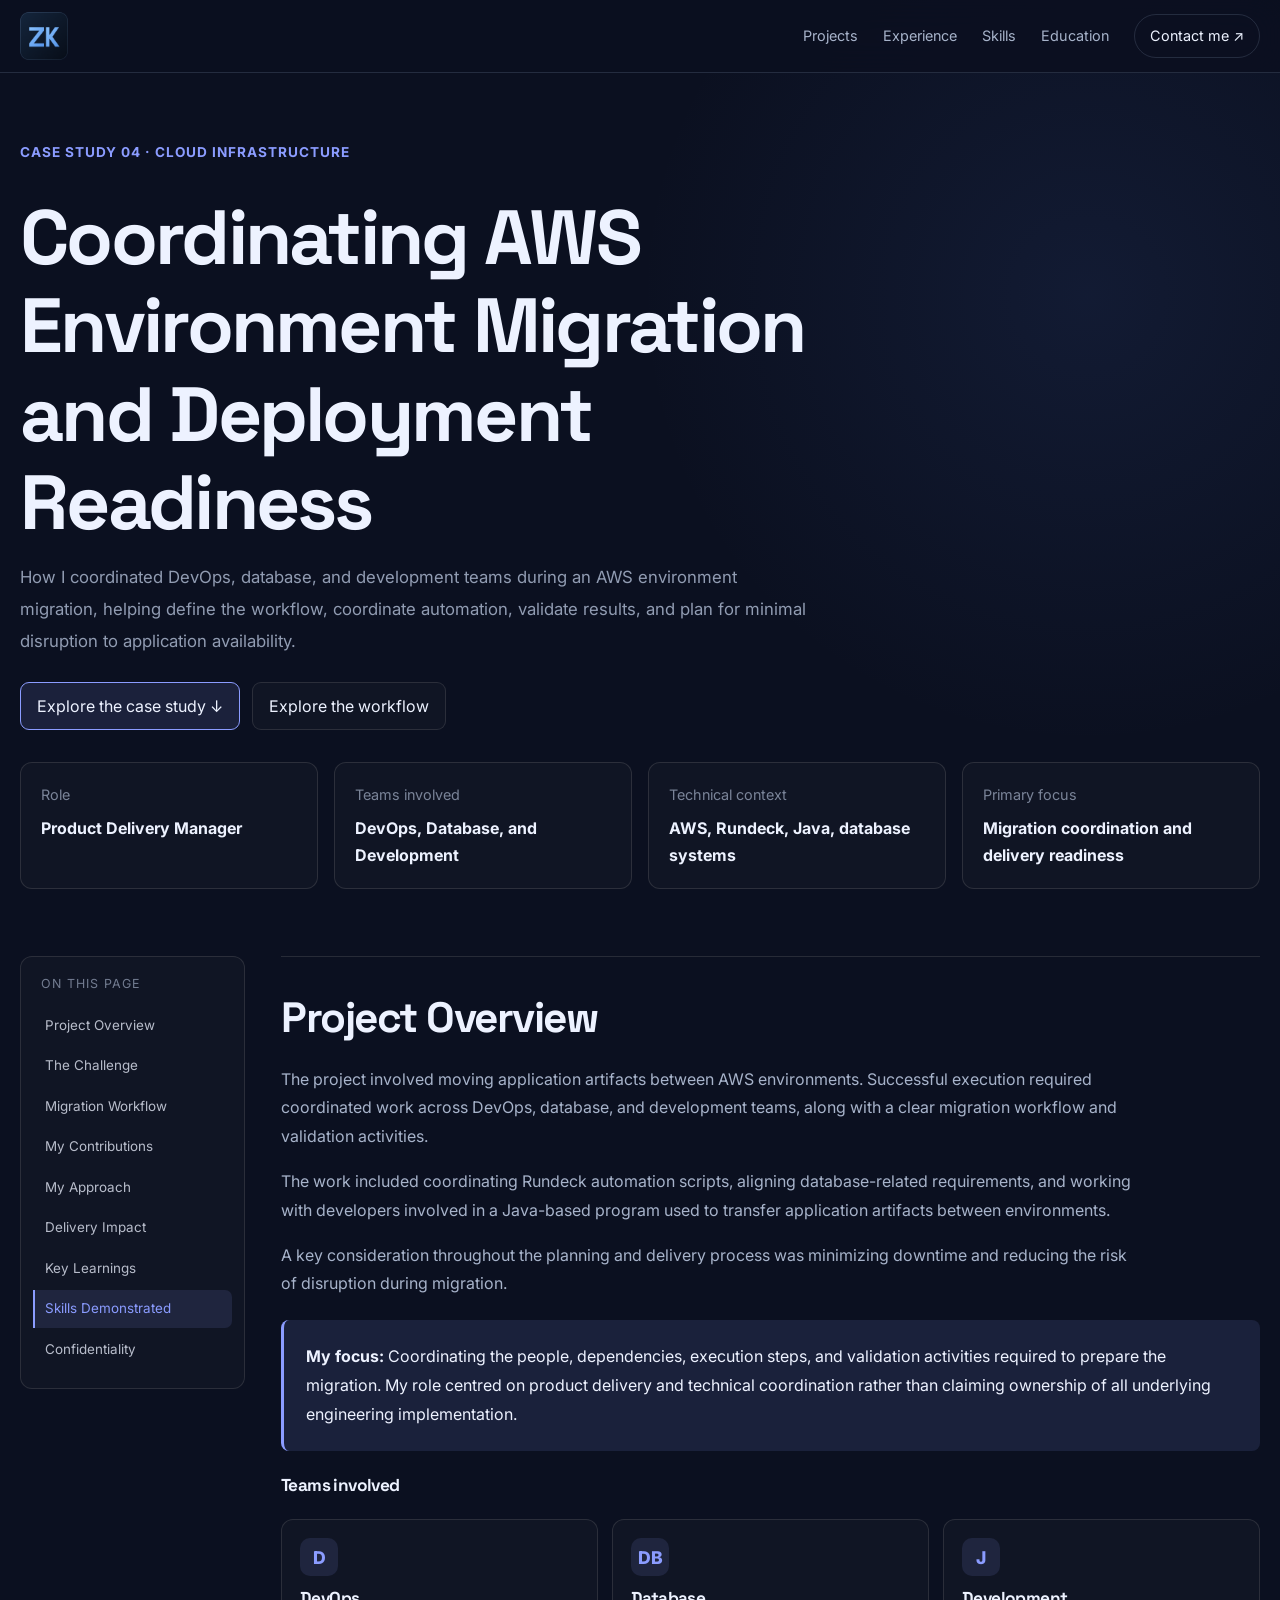
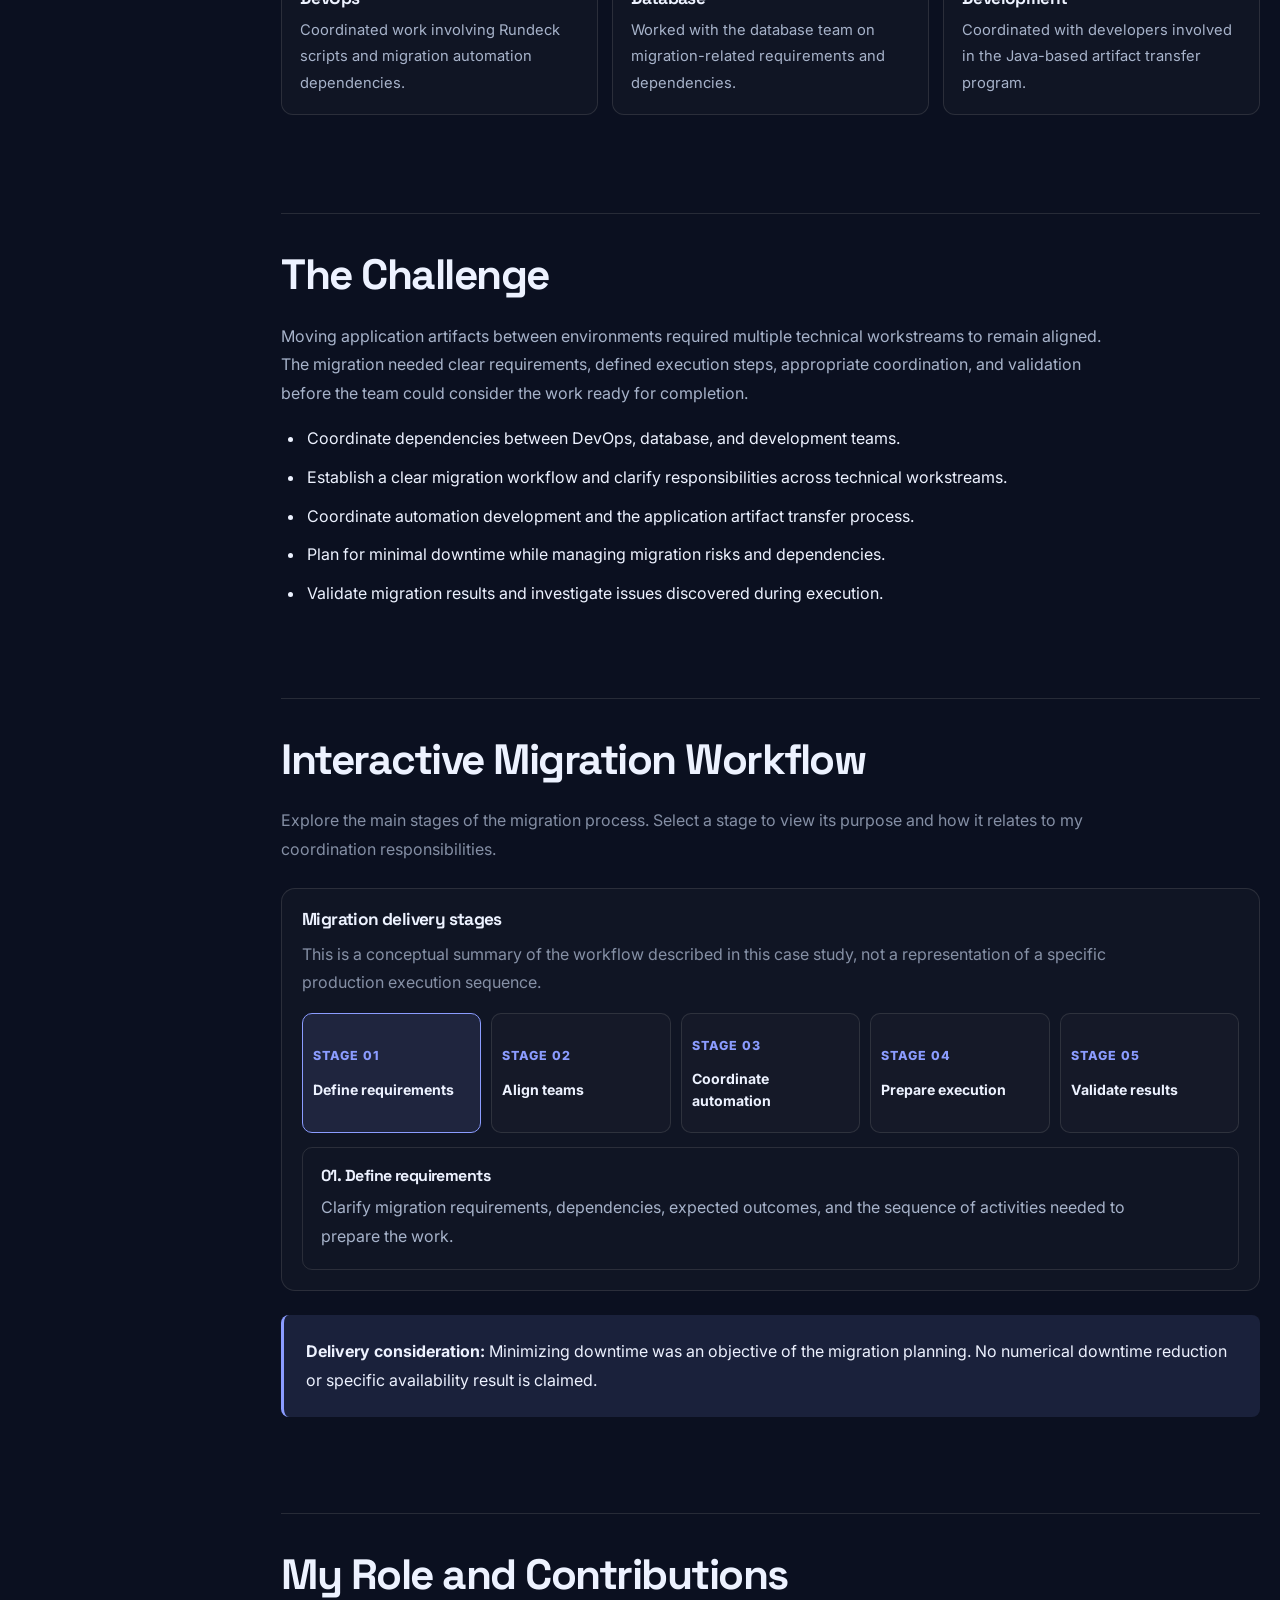
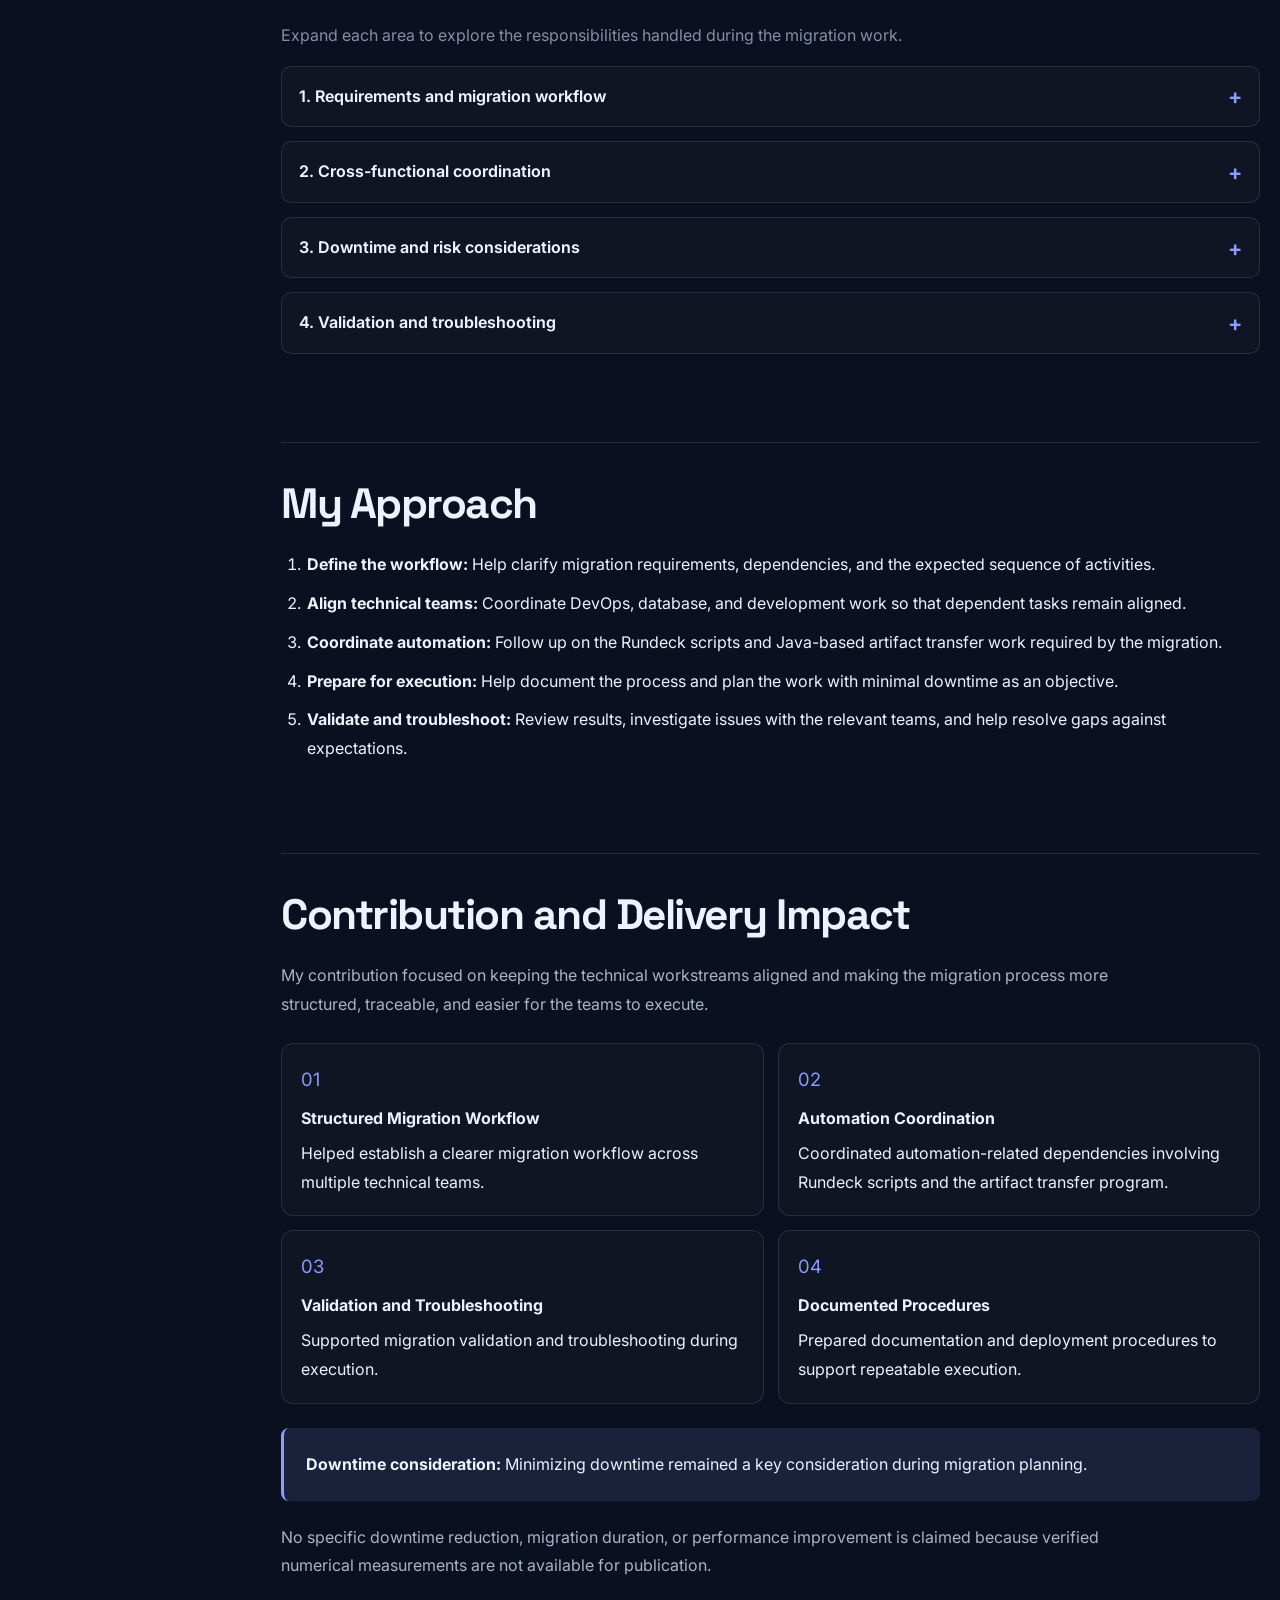
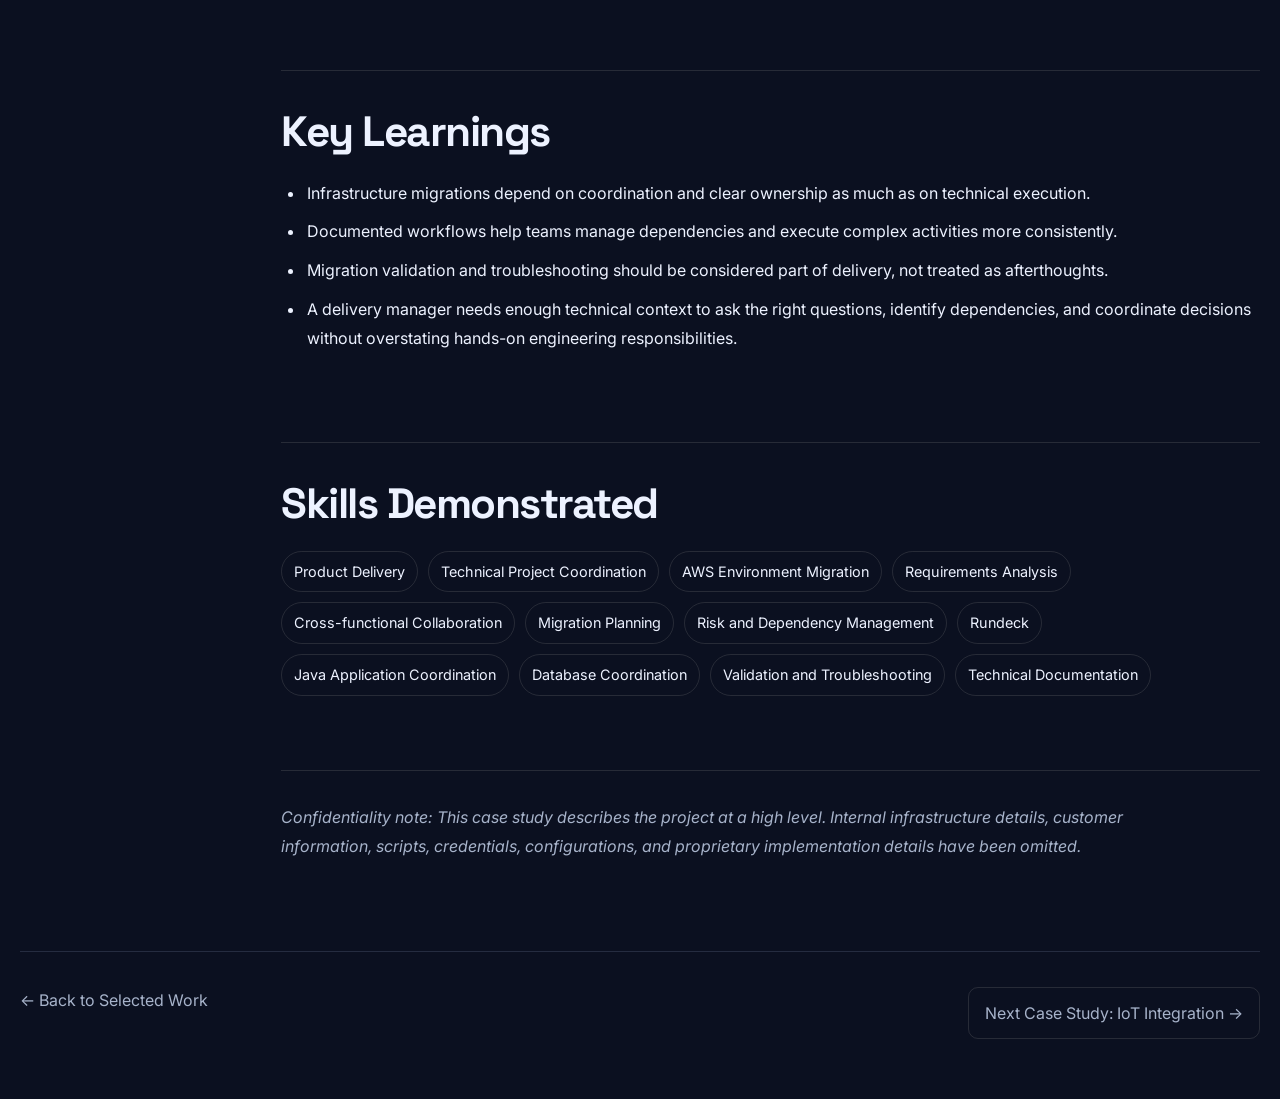
==== commit 1a1e4449: "Addtional changes in css and optimization" ====
--- a/aws-migration-case-study.html
+++ b/aws-migration-case-study.html
@@ -601,197 +601,7 @@
         ↑
     </button>
 
-    <script>
-        (() => {
-            "use strict";
-
-            const progressBar = document.getElementById("awsProgressBar");
-            const backTop = document.getElementById("awsBackTop");
-
-            /* Reading progress */
-            function updateScrollUI() {
-                const scrollableHeight =
-                    document.documentElement.scrollHeight - window.innerHeight;
-
-                const progress = scrollableHeight > 0
-                    ? (window.scrollY / scrollableHeight) * 100
-                    : 0;
-
-                progressBar.style.width =
-                    `${Math.min(100, Math.max(0, progress))}%`;
-
-                backTop.classList.toggle("visible", window.scrollY > 500);
-            }
-
-            window.addEventListener("scroll", updateScrollUI, {
-                passive: true
-            });
-
-            window.addEventListener("resize", updateScrollUI);
-            updateScrollUI();
-
-            /* Back to top */
-            backTop.addEventListener("click", () => {
-                const reduceMotion = window.matchMedia(
-                    "(prefers-reduced-motion: reduce)"
-                ).matches;
-
-                window.scrollTo({
-                    top: 0,
-                    behavior: reduceMotion ? "auto" : "smooth"
-                });
-            });
-
-            /* Interactive workflow stages */
-            const stages = [
-                {
-                    title: "01. Define requirements",
-                    description:
-                        "Clarify migration requirements, dependencies, expected " +
-                        "outcomes, and the sequence of activities needed to " +
-                        "prepare the work."
-                },
-                {
-                    title: "02. Align technical teams",
-                    description:
-                        "Coordinate DevOps, database, and development work so " +
-                        "dependencies and responsibilities are understood across " +
-                        "the participating teams."
-                },
-                {
-                    title: "03. Coordinate automation",
-                    description:
-                        "Follow up on Rundeck scripts and coordinate with " +
-                        "developers involved in the Java-based artifact transfer " +
-                        "program. This describes coordination, not authorship of " +
-                        "the Java program."
-                },
-                {
-                    title: "04. Prepare execution",
-                    description:
-                        "Help document migration procedures and coordinate the " +
-                        "sequence of activities, keeping minimal downtime as an " +
-                        "important planning objective."
-                },
-                {
-                    title: "05. Validate results",
-                    description:
-                        "Review migration results against expectations, work " +
-                        "with relevant teams to investigate issues, and support " +
-                        "the validation and troubleshooting process."
-                }
-            ];
-
-            const stageButtons = document.querySelectorAll(".aws-stage");
-            const stageTitle = document.getElementById("awsStageTitle");
-            const stageDescription =
-                document.getElementById("awsStageDescription");
-
-            stageButtons.forEach((button) => {
-                button.addEventListener("click", () => {
-                    const index = Number(button.dataset.stage);
-                    const stage = stages[index];
-
-                    if (!stage) return;
-
-                    stageButtons.forEach((item) => {
-                        item.setAttribute(
-                            "aria-pressed",
-                            String(item === button)
-                        );
-                    });
-
-                    stageTitle.textContent = stage.title;
-                    stageDescription.textContent = stage.description;
-                });
-            });
-
-            /* Active section in the table of contents */
-            const sections = Array.from(
-                document.querySelectorAll(".aws-content .case-section[id]")
-            );
-
-            const tocLinks = Array.from(
-                document.querySelectorAll(
-                    ".aws-toc a, .aws-mobile-links a"
-                )
-            );
-
-            if ("IntersectionObserver" in window) {
-                const sectionObserver = new IntersectionObserver(
-                    (entries) => {
-                        const visibleEntries = entries
-                            .filter((entry) => entry.isIntersecting)
-                            .sort((a, b) =>
-                                b.intersectionRatio - a.intersectionRatio
-                            );
-
-                        if (!visibleEntries.length) return;
-
-                        const activeId = visibleEntries[0].target.id;
-
-                        tocLinks.forEach((link) => {
-                            const active =
-                                link.getAttribute("href") === `#${activeId}`;
-
-                            link.classList.toggle("active", active);
-
-                            if (active) {
-                                link.setAttribute("aria-current", "location");
-                            } else {
-                                link.removeAttribute("aria-current");
-                            }
-                        });
-                    },
-                    {
-                        rootMargin: "-15% 0px -65% 0px",
-                        threshold: [0, 0.1, 0.3, 0.6]
-                    }
-                );
-
-                sections.forEach((section) => {
-                    sectionObserver.observe(section);
-                });
-            }
-
-            /* Close the mobile table of contents after navigation */
-            const mobileToc = document.querySelector(".aws-mobile-toc");
-
-            mobileToc.querySelectorAll("a").forEach((link) => {
-                link.addEventListener("click", () => {
-                    mobileToc.open = false;
-                });
-            });
-
-            /* Scroll reveal animations */
-            const revealItems = document.querySelectorAll(".aws-reveal");
-            const reduceMotion = window.matchMedia(
-                "(prefers-reduced-motion: reduce)"
-            ).matches;
-
-            if ("IntersectionObserver" in window && !reduceMotion) {
-                const revealObserver = new IntersectionObserver(
-                    (entries, observer) => {
-                        entries.forEach((entry) => {
-                            if (entry.isIntersecting) {
-                                entry.target.classList.add("is-visible");
-                                observer.unobserve(entry.target);
-                            }
-                        });
-                    },
-                    { threshold: 0.08 }
-                );
-
-                revealItems.forEach((item) => {
-                    revealObserver.observe(item);
-                });
-            } else {
-                revealItems.forEach((item) => {
-                    item.classList.add("is-visible");
-                });
-            }
-        })();
-    </script>
+    <script src="case-study-common.js"></script>
 
 </body>
 </html>
--- a/styles.css
+++ b/styles.css
@@ -23,8 +23,17 @@
     --accent-2: #8de0d0;
     --case-accent: #8b9cff;
     --case-accent-soft: rgba(139, 156, 255, 0.12);
+    --case-accent-soft-strong: rgba(139, 156, 255, 0.13);
+    --case-accent-strong: #6679ed;
     --case-border: rgba(128, 128, 128, 0.24);
+    --case-border-soft: rgba(128, 128, 128, 0.23);
+    --case-border-strong: rgba(128, 128, 128, 0.25);
     --case-surface: rgba(128, 128, 128, 0.045);
+    --case-surface-raised: rgba(128, 128, 128, 0.055);
+    --case-muted-feature: #8b91a5;
+    --case-muted-quiet: #858da0;
+    --case-radius-idm: 14px;
+    --case-radius-monitor: 16px;
     --case-transition: 0.25s ease;
 
     /* Borders and effects */
@@ -32,7 +41,7 @@
     --border-strong: rgba(121, 169, 255, 0.45);
 
     /* Layout */
-    --content-width: 1120px;
+    --content-width: 1500px;
     --page-gutter: 20px;
 
     /* Consistent spacing */
@@ -656,27 +665,25 @@
 }
 
 .case-intro {
-    max-width: 780px;
+    max-width: 790px;
     font-size: 1.05rem;
-    line-height: 1.85;
+    line-height: 1.9;
     opacity: 0.86;
-}
-
-.case-hero p {
-    max-width: 800px;
-    font-size: 1.02rem;
-    line-height: 1.85;
 }
 
 .case-content {
     padding: 35px 0 70px;
 }
 
-.case-section {
+.case-section,
+.fd-section {
     padding: 32px 0;
-    margin-bottom: 42px;
     border-top: 1px solid var(--case-border);
     scroll-margin-top: 30px;
+}
+
+.case-section {
+    margin-bottom: 42px;
 }
 
 .case-section h2 {
@@ -806,6 +813,274 @@
 
 .case-footer a {
     text-decoration: none;
+}
+
+.aws-hero-actions,
+.etl-hero-actions,
+.idm-hero-actions {
+    display: flex;
+    flex-wrap: wrap;
+    gap: 12px;
+    margin: 24px 0;
+}
+
+.aws-progress-bar,
+.etl-progress-bar,
+.reading-progress-bar,
+.idm-progress-bar,
+.iot-progress-bar,
+.mon-progress-bar {
+    width: 0;
+    height: 100%;
+}
+
+.aws-progress-track,
+.etl-progress-track,
+.reading-progress-track,
+.idm-progress-track,
+.iot-progress-track,
+.mon-progress-track {
+    position: fixed;
+    inset: 0 0 auto;
+    height: 4px;
+}
+
+.aws-back-top,
+.etl-back-top,
+.fd-back-top,
+.idm-back-top,
+.iot-top-button,
+.mon-top-button {
+    --back-top-offset: 22px;
+    position: fixed;
+    right: var(--back-top-offset);
+    bottom: var(--back-top-offset);
+    width: 46px;
+    height: 46px;
+    cursor: pointer;
+    opacity: 0;
+    visibility: hidden;
+    transform: translateY(8px);
+}
+
+.iot-top-button {
+    --back-top-offset: 23px;
+}
+
+.aws-action,
+.etl-action,
+.idm-action {
+    --action-accent: var(--case-accent);
+    --action-accent-soft: var(--case-accent-soft);
+    --action-border: var(--case-border);
+    --action-surface: var(--case-surface);
+    --action-transition: var(--case-transition);
+    display: inline-flex;
+    align-items: center;
+    justify-content: center;
+    min-height: 43px;
+    padding: 10px 16px;
+    border: 1px solid var(--action-border);
+    border-radius: 9px;
+    color: inherit;
+    text-decoration: none;
+    background: var(--action-surface);
+    transition: transform var(--action-transition),
+                border-color var(--action-transition),
+                background var(--action-transition);
+}
+
+.aws-action {
+    --action-accent: var(--case-accent);
+    --action-accent-soft: var(--case-accent-soft);
+    --action-border: var(--case-border-soft);
+    --action-surface: var(--case-surface);
+    --action-transition: var(--case-transition);
+}
+
+.etl-action {
+    --action-accent: var(--case-accent);
+    --action-accent-soft: var(--case-accent-soft);
+    --action-border: var(--case-border-strong);
+    --action-surface: var(--case-surface);
+    --action-transition: var(--case-transition);
+}
+
+.idm-action {
+    --action-accent: var(--case-accent);
+    --action-accent-soft: var(--case-accent-soft);
+    --action-border: var(--case-border-soft);
+    --action-surface: var(--case-surface);
+    --action-transition: var(--case-transition);
+    gap: 8px;
+}
+
+.aws-action:hover,
+.etl-action:hover,
+.idm-action:hover {
+    transform: translateY(-2px);
+    border-color: var(--action-accent);
+    background: var(--action-accent-soft);
+}
+
+.aws-action-primary,
+.etl-action-primary,
+.idm-action-primary {
+    border-color: var(--action-accent);
+    background: var(--action-accent-soft);
+}
+
+.aws-stage:hover,
+.etl-stage-button:hover,
+.fd-stage:hover,
+.idm-stage:hover,
+.iot-stage:hover,
+.mon-workflow-step:hover {
+    transform: translateY(-3px);
+    border-color: var(--case-accent);
+}
+
+.aws-accordion[open] summary::after,
+.etl-expandable[open] summary::after,
+.iot-responsibility[open] summary::after,
+.mon-contribution[open] summary::after {
+    content: "−";
+}
+
+.fd-section p,
+.fd-section li,
+.iot-content p,
+.iot-content li,
+.mon-content p,
+.mon-content li {
+    line-height: 1.85;
+}
+
+.case-section ul,
+.case-section ol,
+.fd-section ul,
+.fd-section ol,
+.iot-content ul,
+.iot-content ol,
+.mon-content ul,
+.mon-content ol {
+    padding-left: 24px;
+}
+
+.aws-toc-title,
+.etl-toc-title,
+.idm-toc-title {
+    margin: 0 0 12px;
+    padding: 0 8px;
+    font-size: 0.78rem;
+    letter-spacing: 1px;
+    text-transform: uppercase;
+    opacity: 0.65;
+}
+
+.aws-mobile-toc summary,
+.etl-mobile-toc summary,
+.idm-toc-mobile summary {
+    cursor: pointer;
+    font-weight: 600;
+}
+
+.aws-mobile-links,
+.etl-mobile-links,
+.idm-toc-mobile .idm-mobile-links {
+    display: grid;
+    gap: 7px;
+    padding-top: 12px;
+}
+
+.aws-content,
+.etl-main,
+.fd-article,
+.idm-content,
+.iot-content,
+.mon-content,
+.iot-responsibility-title,
+.mon-contribution-title {
+    min-width: 0;
+}
+
+.aws-stage-detail h4,
+.aws-team-card h3,
+.etl-stage-detail h4,
+.idm-stage-detail h4,
+.iot-stage-detail h4,
+.mon-workflow-detail h4 {
+    margin: 0 0 8px;
+}
+
+.aws-stage-detail p,
+.etl-stage-detail p,
+.etl-expandable summary p,
+.etl-outcome-card p,
+.fd-stage-panel p,
+.idm-stage-detail p,
+.iot-responsibility-body ul,
+.mon-contribution-body ul {
+    margin: 0;
+}
+
+.aws-outcome-grid,
+.etl-outcome-grid,
+.iot-integration-grid {
+    display: grid;
+    grid-template-columns: repeat(2, minmax(0, 1fr));
+    gap: 14px;
+    margin: 24px 0;
+}
+
+.aws-team-card p,
+.iot-stage-detail p,
+.mon-workflow-detail p {
+    margin: 0;
+    font-size: 0.92rem;
+}
+
+.aws-back-top.visible,
+.etl-back-top.visible,
+.fd-back-top.visible,
+.idm-back-top.visible,
+.iot-top-button.visible,
+.mon-top-button.visible {
+    opacity: 1;
+    visibility: visible;
+    transform: translateY(0);
+}
+
+.aws-reveal.is-visible,
+.etl-reveal.is-visible,
+.fd-reveal.is-visible,
+.idm-reveal.is-visible,
+.iot-reveal.revealed,
+.mon-reveal.revealed {
+    opacity: 1;
+    transform: translateY(0);
+}
+
+.aws-reveal,
+.etl-reveal,
+.fd-reveal,
+.idm-reveal,
+.iot-reveal,
+.mon-reveal {
+    opacity: 0;
+    transform: translateY(var(--reveal-offset, 16px));
+    transition: opacity var(--reveal-duration, 0.55s) ease,
+                transform var(--reveal-duration, 0.55s) ease;
+}
+
+.fd-reveal,
+.mon-reveal {
+    --reveal-offset: 14px;
+    --reveal-duration: 0.5s;
+}
+
+.iot-reveal {
+    --reveal-offset: 15px;
 }
 
 .case-list {
@@ -1138,9 +1413,8 @@
 /* 17. RESPONSIVE: MOBILE */
 
 @media (max-width: 700px) {
-    :root {
-        --page-gutter: 15px;
-        --space-7: 57px;
+    .container {
+        width: min(var(--content-width), calc(100% - 30px));
     }
 
     .section {
@@ -1317,61 +1591,14 @@
 }
 
 /* ------------------------------------------------------------------------------------------------------------------------------------*/
-        :root {
-            --aws-accent: var(--case-accent);
-            --aws-accent-soft: var(--case-accent-soft);
-            --aws-border: rgba(128, 128, 128, .23);
-            --aws-surface: rgba(128, 128, 128, .045);
-            --aws-transition: .25s ease;
-        }
-
-        /* Reading progress */
+/* Reading progress */
         .aws-progress-track {
-            position: fixed;
             z-index: 1001;
-            inset: 0 0 auto;
-            height: 4px;
             pointer-events: none;
         }
 
         .aws-progress-bar {
-            width: 0;
-            height: 100%;
             background: linear-gradient(90deg, #8b9cff, #b6a0ff);
-        }
-
-        .aws-hero-actions {
-            display: flex;
-            flex-wrap: wrap;
-            gap: 12px;
-            margin: 24px 0;
-        }
-
-        .aws-action {
-            display: inline-flex;
-            align-items: center;
-            justify-content: center;
-            min-height: 43px;
-            padding: 10px 16px;
-            border: 1px solid var(--aws-border);
-            border-radius: 9px;
-            color: inherit;
-            text-decoration: none;
-            background: var(--aws-surface);
-            transition: transform var(--aws-transition),
-                        border-color var(--aws-transition),
-                        background var(--aws-transition);
-        }
-
-        .aws-action:hover {
-            transform: translateY(-2px);
-            border-color: var(--aws-accent);
-            background: var(--aws-accent-soft);
-        }
-
-        .aws-action-primary {
-            border-color: var(--aws-accent);
-            background: var(--aws-accent-soft);
         }
 
         /* Layout and table of contents */
@@ -1388,18 +1615,9 @@
             max-height: calc(100vh - 48px);
             overflow-y: auto;
             padding: 17px 12px;
-            border: 1px solid var(--aws-border);
+            border: 1px solid var(--case-border-soft);
             border-radius: 12px;
-            background: var(--aws-surface);
-        }
-
-        .aws-toc-title {
-            margin: 0 0 12px;
-            padding: 0 8px;
-            font-size: .78rem;
-            letter-spacing: 1px;
-            text-transform: uppercase;
-            opacity: .65;
+            background: var(--case-surface);
         }
 
         .aws-toc a {
@@ -1413,16 +1631,16 @@
             line-height: 1.45;
             text-decoration: none;
             opacity: .76;
-            transition: color var(--aws-transition),
-                        background var(--aws-transition),
-                        border-color var(--aws-transition);
+            transition: color var(--case-transition),
+                        background var(--case-transition),
+                        border-color var(--case-transition);
         }
 
         .aws-toc a:hover,
         .aws-toc a.active {
-            color: var(--aws-accent);
-            background: var(--aws-accent-soft);
-            border-left-color: var(--aws-accent);
+            color: var(--case-accent);
+            background: var(--case-accent-soft);
+            border-left-color: var(--case-accent);
             opacity: 1;
         }
 
@@ -1430,20 +1648,9 @@
             display: none;
             margin: 8px 0 24px;
             padding: 12px 14px;
-            border: 1px solid var(--aws-border);
+            border: 1px solid var(--case-border-soft);
             border-radius: 10px;
-            background: var(--aws-surface);
-        }
-
-        .aws-mobile-toc summary {
-            cursor: pointer;
-            font-weight: 600;
-        }
-
-        .aws-mobile-links {
-            display: grid;
-            gap: 7px;
-            padding-top: 12px;
+            background: var(--case-surface);
         }
 
         .aws-mobile-links a {
@@ -1452,10 +1659,6 @@
             padding: 5px 0;
         }
 
-        .aws-content {
-            min-width: 0;
-        }
-
         .aws-muted {
             opacity: .78;
         }
@@ -1464,9 +1667,9 @@
         .aws-workflow {
             margin: 24px 0;
             padding: 20px;
-            border: 1px solid var(--aws-border);
+            border: 1px solid var(--case-border-soft);
             border-radius: 14px;
-            background: var(--aws-surface);
+            background: var(--case-surface);
         }
 
         .aws-workflow > h3 {
@@ -1486,28 +1689,23 @@
             text-align: left;
             color: inherit;
             cursor: pointer;
-            border: 1px solid var(--aws-border);
+            border: 1px solid var(--case-border-soft);
             border-radius: 10px;
-            background: var(--aws-surface);
-            transition: transform var(--aws-transition),
-                        border-color var(--aws-transition),
-                        background var(--aws-transition);
-        }
-
-        .aws-stage:hover {
-            transform: translateY(-3px);
-            border-color: var(--aws-accent);
+            background: var(--case-surface);
+            transition: transform var(--case-transition),
+                        border-color var(--case-transition),
+                        background var(--case-transition);
         }
 
         .aws-stage[aria-pressed="true"] {
-            border-color: var(--aws-accent);
-            background: var(--aws-accent-soft);
+            border-color: var(--case-accent);
+            background: var(--case-accent-soft);
         }
 
         .aws-stage-number {
             display: block;
             margin-bottom: 12px;
-            color: var(--aws-accent);
+            color: var(--case-accent);
             font-size: .78rem;
             font-weight: 800;
             letter-spacing: 1px;
@@ -1522,17 +1720,9 @@
         .aws-stage-detail {
             margin-top: 14px;
             padding: 18px;
-            border: 1px solid var(--aws-border);
+            border: 1px solid var(--case-border-soft);
             border-radius: 10px;
             line-height: 1.8;
-        }
-
-        .aws-stage-detail h4 {
-            margin: 0 0 8px;
-        }
-
-        .aws-stage-detail p {
-            margin: 0;
         }
 
         /* Cross-team coordination visual */
@@ -1545,16 +1735,16 @@
 
         .aws-team-card {
             padding: 18px;
-            border: 1px solid var(--aws-border);
+            border: 1px solid var(--case-border-soft);
             border-radius: 12px;
-            background: var(--aws-surface);
-            transition: transform var(--aws-transition),
-                        border-color var(--aws-transition);
+            background: var(--case-surface);
+            transition: transform var(--case-transition),
+                        border-color var(--case-transition);
         }
 
         .aws-team-card:hover {
             transform: translateY(-3px);
-            border-color: var(--aws-accent);
+            border-color: var(--case-accent);
         }
 
         .aws-team-icon {
@@ -1564,28 +1754,19 @@
             height: 38px;
             margin-bottom: 12px;
             border-radius: 10px;
-            color: var(--aws-accent);
-            background: var(--aws-accent-soft);
+            color: var(--case-accent);
+            background: var(--case-accent-soft);
             font-size: 1.1rem;
             font-weight: 800;
-        }
-
-        .aws-team-card h3 {
-            margin: 0 0 8px;
-        }
-
-        .aws-team-card p {
-            margin: 0;
-            font-size: .92rem;
         }
 
         /* Expandable responsibilities */
         .aws-accordion {
             margin: 14px 0;
-            border: 1px solid var(--aws-border);
+            border: 1px solid var(--case-border-soft);
             border-radius: 10px;
-            background: var(--aws-surface);
-            transition: border-color var(--aws-transition);
+            background: var(--case-surface);
+            transition: border-color var(--case-transition);
         }
 
         .aws-accordion[open] {
@@ -1610,13 +1791,9 @@
             position: absolute;
             top: 50%;
             right: 17px;
-            color: var(--aws-accent);
+            color: var(--case-accent);
             font-size: 1.35rem;
             transform: translateY(-50%);
-        }
-
-        .aws-accordion[open] summary::after {
-            content: "−";
         }
 
         .aws-accordion-body {
@@ -1641,26 +1818,19 @@
         }
 
         /* Outcome cards */
-        .aws-outcome-grid {
-            display: grid;
-            grid-template-columns: repeat(2, minmax(0, 1fr));
-            gap: 14px;
-            margin: 24px 0;
-        }
-
         .aws-outcome-card {
             padding: 19px;
-            border: 1px solid var(--aws-border);
+            border: 1px solid var(--case-border-soft);
             border-radius: 12px;
-            background: var(--aws-surface);
+            background: var(--case-surface);
             line-height: 1.8;
-            transition: transform var(--aws-transition),
-                        border-color var(--aws-transition);
+            transition: transform var(--case-transition),
+                        border-color var(--case-transition);
         }
 
         .aws-outcome-card:hover {
             transform: translateY(-3px);
-            border-color: var(--aws-accent);
+            border-color: var(--case-accent);
         }
 
         .aws-outcome-card strong {
@@ -1671,47 +1841,20 @@
         .aws-outcome-icon {
             display: inline-block;
             margin-bottom: 8px;
-            color: var(--aws-accent);
+            color: var(--case-accent);
             font-size: 1.15rem;
         }
 
         .aws-back-top {
-            position: fixed;
             z-index: 900;
-            right: 22px;
-            bottom: 22px;
             display: grid;
             place-items: center;
-            width: 46px;
-            height: 46px;
             color: inherit;
-            border: 1px solid var(--aws-border);
+            border: 1px solid var(--case-border-soft);
             border-radius: 50%;
-            background: var(--aws-surface);
+            background: var(--case-surface);
             box-shadow: 0 6px 24px rgba(0,0,0,.12);
-            cursor: pointer;
-            opacity: 0;
-            visibility: hidden;
-            transform: translateY(8px);
-            transition: all var(--aws-transition);
-        }
-
-        .aws-back-top.visible {
-            opacity: 1;
-            visibility: visible;
-            transform: translateY(0);
-        }
-
-        /* Scroll reveal */
-        .aws-reveal {
-            opacity: 0;
-            transform: translateY(16px);
-            transition: opacity .55s ease, transform .55s ease;
-        }
-
-        .aws-reveal.is-visible {
-            opacity: 1;
-            transform: translateY(0);
+            transition: all var(--case-transition);
         }
 
         @media (max-width: 1100px) {
@@ -1768,26 +1911,13 @@
         }
 
    /* ------------------------------------------------------------------------------------------------------------------------------------*/
-        :root {
-            --etl-accent: var(--case-accent);
-            --etl-accent-soft: var(--case-accent-soft);
-            --etl-border: rgba(128, 128, 128, .25);
-            --etl-surface: rgba(128, 128, 128, .045);
-            --etl-transition: .25s ease;
-        }
-
-        /* Reading progress */
+/* Reading progress */
         .etl-progress-track {
-            position: fixed;
             z-index: 1001;
-            inset: 0 0 auto;
-            height: 4px;
             pointer-events: none;
         }
 
         .etl-progress-bar {
-            width: 0;
-            height: 100%;
             background: linear-gradient(90deg, #8b9cff, #b6a0ff);
         }
 
@@ -1798,52 +1928,18 @@
             padding-right: 24px;
         }
 
-        .etl-hero-actions {
-            display: flex;
-            flex-wrap: wrap;
-            gap: 12px;
-            margin: 24px 0;
-        }
-
-        .etl-action {
-            display: inline-flex;
-            align-items: center;
-            justify-content: center;
-            min-height: 43px;
-            padding: 10px 16px;
-            border: 1px solid var(--etl-border);
-            border-radius: 9px;
-            color: inherit;
-            text-decoration: none;
-            background: var(--etl-surface);
-            transition: transform var(--etl-transition),
-                        border-color var(--etl-transition),
-                        background var(--etl-transition);
-        }
-
-        .etl-action:hover {
-            transform: translateY(-2px);
-            border-color: var(--etl-accent);
-            background: var(--etl-accent-soft);
-        }
-
-        .etl-action-primary {
-            border-color: var(--etl-accent);
-            background: var(--etl-accent-soft);
-        }
-
         .artifact-card {
             padding: 22px;
-            border: 1px solid var(--etl-border);
+            border: 1px solid var(--case-border-strong);
             border-radius: 12px;
-            background: var(--etl-surface);
-            transition: transform var(--etl-transition),
-                        border-color var(--etl-transition);
+            background: var(--case-surface);
+            transition: transform var(--case-transition),
+                        border-color var(--case-transition);
         }
 
         .artifact-card:hover {
             transform: translateY(-3px);
-            border-color: var(--etl-accent);
+            border-color: var(--case-accent);
         }
 
         /* Page layout */
@@ -1860,18 +1956,9 @@
             max-height: calc(100vh - 48px);
             overflow-y: auto;
             padding: 16px 12px;
-            border: 1px solid var(--etl-border);
+            border: 1px solid var(--case-border-strong);
             border-radius: 12px;
-            background: var(--etl-surface);
-        }
-
-        .etl-toc-title {
-            margin: 0 0 12px;
-            padding: 0 8px;
-            font-size: .78rem;
-            letter-spacing: 1px;
-            text-transform: uppercase;
-            opacity: .65;
+            background: var(--case-surface);
         }
 
         .etl-toc a {
@@ -1885,16 +1972,16 @@
             line-height: 1.45;
             text-decoration: none;
             opacity: .78;
-            transition: color var(--etl-transition),
-                        background var(--etl-transition),
-                        border-color var(--etl-transition);
+            transition: color var(--case-transition),
+                        background var(--case-transition),
+                        border-color var(--case-transition);
         }
 
         .etl-toc a:hover,
         .etl-toc a.active {
-            color: var(--etl-accent);
-            background: var(--etl-accent-soft);
-            border-left-color: var(--etl-accent);
+            color: var(--case-accent);
+            background: var(--case-accent-soft);
+            border-left-color: var(--case-accent);
             opacity: 1;
         }
 
@@ -1902,30 +1989,15 @@
             display: none;
             margin: 8px 0 24px;
             padding: 12px 14px;
-            border: 1px solid var(--etl-border);
+            border: 1px solid var(--case-border-strong);
             border-radius: 10px;
-            background: var(--etl-surface);
-        }
-
-        .etl-mobile-toc summary {
-            cursor: pointer;
-            font-weight: 600;
-        }
-
-        .etl-mobile-links {
-            display: grid;
-            gap: 7px;
-            padding-top: 12px;
+            background: var(--case-surface);
         }
 
         .etl-mobile-links a {
             padding: 5px 0;
             color: inherit;
             text-decoration: none;
-        }
-
-        .etl-main {
-            min-width: 0;
         }
 
         .etl-muted {
@@ -1943,7 +2015,7 @@
             width: 100%;
             padding: 0;
             overflow: hidden;
-            border: 1px solid var(--etl-border);
+            border: 1px solid var(--case-border-strong);
             border-radius: 12px;
             background: #0b0d14;
             cursor: zoom-in;
@@ -1964,7 +2036,7 @@
         .etl-zoom-hint {
             display: block;
             padding: 10px 12px;
-            border-top: 1px solid var(--etl-border);
+            border-top: 1px solid var(--case-border-strong);
             font-size: .82rem;
             text-align: center;
             opacity: .75;
@@ -2040,9 +2112,9 @@
         .etl-workflow-panel {
             margin: 24px 0;
             padding: 20px;
-            border: 1px solid var(--etl-border);
+            border: 1px solid var(--case-border-strong);
             border-radius: 14px;
-            background: var(--etl-surface);
+            background: var(--case-surface);
         }
 
         .etl-workflow-panel > h3 {
@@ -2062,29 +2134,24 @@
             padding: 14px;
             color: inherit;
             text-align: left;
-            border: 1px solid var(--etl-border);
+            border: 1px solid var(--case-border-strong);
             border-radius: 10px;
-            background: var(--etl-surface);
+            background: var(--case-surface);
             cursor: pointer;
-            transition: transform var(--etl-transition),
-                        border-color var(--etl-transition),
-                        background var(--etl-transition);
-        }
-
-        .etl-stage-button:hover {
-            transform: translateY(-3px);
-            border-color: var(--etl-accent);
+            transition: transform var(--case-transition),
+                        border-color var(--case-transition),
+                        background var(--case-transition);
         }
 
         .etl-stage-button[aria-pressed="true"] {
-            border-color: var(--etl-accent);
-            background: var(--etl-accent-soft);
+            border-color: var(--case-accent);
+            background: var(--case-accent-soft);
         }
 
         .etl-stage-number {
             display: block;
             margin-bottom: 10px;
-            color: var(--etl-accent);
+            color: var(--case-accent);
             font-size: .76rem;
             font-weight: 800;
             letter-spacing: 1px;
@@ -2098,13 +2165,9 @@
 
         .etl-stage-detail {
             padding: 18px;
-            border: 1px solid var(--etl-border);
+            border: 1px solid var(--case-border-strong);
             border-radius: 10px;
             line-height: 1.8;
-        }
-
-        .etl-stage-detail h4 {
-            margin: 0 0 8px;
         }
 
         .etl-stage-detail p {
@@ -2150,20 +2213,12 @@
             position: absolute;
             top: 18px;
             right: 18px;
-            color: var(--etl-accent);
+            color: var(--case-accent);
             font-size: 1.35rem;
-        }
-
-        .etl-expandable[open] summary::after {
-            content: "−";
         }
 
         .etl-expandable summary h3 {
             margin: 0 0 9px;
-        }
-
-        .etl-expandable summary p {
-            margin: 0;
         }
 
         .etl-expandable-body {
@@ -2176,25 +2231,18 @@
         }
 
         /* Outcome cards */
-        .etl-outcome-grid {
-            display: grid;
-            grid-template-columns: repeat(2, minmax(0, 1fr));
-            gap: 14px;
-            margin: 24px 0;
-        }
-
         .etl-outcome-card {
             padding: 20px;
-            border: 1px solid var(--etl-border);
+            border: 1px solid var(--case-border-strong);
             border-radius: 12px;
-            background: var(--etl-surface);
-            transition: transform var(--etl-transition),
-                        border-color var(--etl-transition);
+            background: var(--case-surface);
+            transition: transform var(--case-transition),
+                        border-color var(--case-transition);
         }
 
         .etl-outcome-card:hover {
             transform: translateY(-3px);
-            border-color: var(--etl-accent);
+            border-color: var(--case-accent);
         }
 
         .etl-outcome-card h3 {
@@ -2202,56 +2250,25 @@
             font-size: 1rem;
         }
 
-        .etl-outcome-card p {
-            margin: 0;
-        }
-
         .etl-outcome-number {
             display: block;
             margin-bottom: 10px;
-            color: var(--etl-accent);
+            color: var(--case-accent);
             font-weight: 800;
             letter-spacing: 1px;
         }
 
         /* Skills and footer */
         .etl-back-top {
-            position: fixed;
             z-index: 900;
-            right: 22px;
-            bottom: 22px;
             display: grid;
             place-items: center;
-            width: 46px;
-            height: 46px;
-            border: 1px solid var(--etl-border);
+            border: 1px solid var(--case-border-strong);
             border-radius: 50%;
             color: inherit;
-            background: var(--etl-surface);
+            background: var(--case-surface);
             box-shadow: 0 6px 24px rgba(0,0,0,.12);
-            cursor: pointer;
-            opacity: 0;
-            visibility: hidden;
-            transform: translateY(8px);
-            transition: all var(--etl-transition);
-        }
-
-        .etl-back-top.visible {
-            opacity: 1;
-            visibility: visible;
-            transform: translateY(0);
-        }
-
-        /* Scroll reveal */
-        .etl-reveal {
-            opacity: 0;
-            transform: translateY(16px);
-            transition: opacity .55s ease, transform .55s ease;
-        }
-
-        .etl-reveal.is-visible {
-            opacity: 1;
-            transform: translateY(0);
+            transition: all var(--case-transition);
         }
 
         @media (max-width: 1050px) {
@@ -2330,29 +2347,15 @@
 
 /* ------------------------------------------------------------------------------------------------------------------------------------ */
 
-        :root {
-            --fd-accent: var(--case-accent);
-            --fd-accent-soft: rgba(139, 156, 255, 0.13);
-            --fd-border: rgba(128, 128, 128, 0.25);
-            --fd-surface: rgba(128, 128, 128, 0.045);
-            --fd-muted: #8b91a5;
-        }
-
-        /* Reading progress */
+/* Reading progress */
 
         .reading-progress-track {
-            position: fixed;
-            top: 0;
-            left: 0;
             z-index: 9999;
             width: 100%;
-            height: 4px;
             background: transparent;
         }
 
         .reading-progress-bar {
-            width: 0;
-            height: 100%;
             background: linear-gradient(90deg, #8b9cff, #b5c0ff);
             transition: width 0.1s linear;
         }
@@ -2372,7 +2375,7 @@
 
         .fd-label {
             display: inline-block;
-            color: var(--fd-accent);
+            color: var(--case-accent);
             font-size: 0.82rem;
             font-weight: 700;
             letter-spacing: 1.1px;
@@ -2386,13 +2389,6 @@
             font-size: clamp(2rem, 4vw, 3.4rem);
         }
 
-        .fd-intro {
-            max-width: 790px;
-            font-size: 1.05rem;
-            line-height: 1.9;
-            opacity: 0.86;
-        }
-
         .fd-meta {
             display: grid;
             grid-template-columns: repeat(4, minmax(0, 1fr));
@@ -2402,9 +2398,9 @@
 
         .fd-meta-card {
             padding: 21px;
-            border: 1px solid var(--fd-border);
+            border: 1px solid var(--case-border-strong);
             border-radius: 14px;
-            background: var(--fd-surface);
+            background: var(--case-surface);
             transition: transform 0.2s ease, border-color 0.2s ease;
         }
 
@@ -2446,9 +2442,9 @@
             max-height: calc(100vh - 56px);
             overflow-y: auto;
             padding: 20px 14px;
-            border: 1px solid var(--fd-border);
+            border: 1px solid var(--case-border-strong);
             border-radius: 14px;
-            background: var(--fd-surface);
+            background: var(--case-surface);
         }
 
         .fd-toc-heading {
@@ -2476,18 +2472,18 @@
 
         .fd-toc a:hover,
         .fd-toc a.active {
-            border-left-color: var(--fd-accent);
-            background: var(--fd-accent-soft);
-            color: var(--fd-accent);
+            border-left-color: var(--case-accent);
+            background: var(--case-accent-soft-strong);
+            color: var(--case-accent);
             opacity: 1;
         }
 
         .fd-mobile-toc {
             display: none;
             margin: 0 0 24px;
-            border: 1px solid var(--fd-border);
+            border: 1px solid var(--case-border-strong);
             border-radius: 12px;
-            background: var(--fd-surface);
+            background: var(--case-surface);
         }
 
         .fd-mobile-toc summary {
@@ -2511,16 +2507,6 @@
 
         /* Main sections */
 
-        .fd-article {
-            min-width: 0;
-        }
-
-        .fd-section {
-            padding: 32px 0;
-            border-top: 1px solid var(--fd-border);
-            scroll-margin-top: 30px;
-        }
-
         .fd-section:first-child {
             border-top: 0;
             padding-top: 0;
@@ -2538,20 +2524,10 @@
             line-height: 1.5;
         }
 
-        .fd-section p,
-        .fd-section li {
-            line-height: 1.85;
-        }
-
         .fd-section p {
             margin-bottom: 16px;
         }
 
-        .fd-section ul,
-        .fd-section ol {
-            padding-left: 24px;
-        }
-
         .fd-section li {
             margin-bottom: 10px;
         }
@@ -2560,7 +2536,7 @@
             margin-bottom: 0;
         }
 
-        .fd-section-intro {
+        .case-section-intro {
             max-width: 850px;
             opacity: 0.86;
         }
@@ -2568,9 +2544,9 @@
         .fd-callout {
             padding: 22px;
             margin: 22px 0;
-            border-left: 3px solid var(--fd-accent);
+            border-left: 3px solid var(--case-accent);
             border-radius: 0 10px 10px 0;
-            background: var(--fd-accent-soft);
+            background: var(--case-accent-soft-strong);
             line-height: 1.85;
         }
 
@@ -2586,9 +2562,9 @@
         .fd-card {
             min-width: 0;
             padding: 21px;
-            border: 1px solid var(--fd-border);
+            border: 1px solid var(--case-border-strong);
             border-radius: 13px;
-            background: var(--fd-surface);
+            background: var(--case-surface);
             transition: transform 0.2s ease, border-color 0.2s ease;
         }
 
@@ -2610,7 +2586,7 @@
         }
 
         .fd-card summary {
-            color: var(--fd-accent);
+            color: var(--case-accent);
             cursor: pointer;
             font-size: 0.9rem;
             font-weight: 600;
@@ -2638,9 +2614,9 @@
             width: 100%;
             min-width: 0;
             padding: 18px;
-            border: 1px solid var(--fd-border);
+            border: 1px solid var(--case-border-strong);
             border-radius: 12px;
-            background: var(--fd-surface);
+            background: var(--case-surface);
             color: inherit;
             text-align: left;
             cursor: pointer;
@@ -2649,14 +2625,9 @@
                         background 0.2s ease;
         }
 
-        .fd-stage:hover {
-            transform: translateY(-3px);
-            border-color: var(--fd-accent);
-        }
-
         .fd-stage[aria-pressed="true"] {
-            border-color: var(--fd-accent);
-            background: var(--fd-accent-soft);
+            border-color: var(--case-accent);
+            background: var(--case-accent-soft-strong);
             box-shadow: 0 0 0 1px rgba(139, 156, 255, 0.15);
         }
 
@@ -2668,8 +2639,8 @@
             height: 34px;
             margin-bottom: 13px;
             border-radius: 50%;
-            background: var(--fd-accent-soft);
-            color: var(--fd-accent);
+            background: var(--case-accent-soft-strong);
+            color: var(--case-accent);
             font-size: 0.88rem;
             font-weight: 700;
         }
@@ -2689,13 +2660,13 @@
             padding: 22px;
             border: 1px solid rgba(139, 156, 255, 0.4);
             border-radius: 12px;
-            background: var(--fd-accent-soft);
+            background: var(--case-accent-soft-strong);
         }
 
         .fd-stage-panel-label {
             display: block;
             margin-bottom: 8px;
-            color: var(--fd-accent);
+            color: var(--case-accent);
             font-size: 0.76rem;
             font-weight: 700;
             letter-spacing: 0.9px;
@@ -2704,10 +2675,6 @@
 
         .fd-stage-panel h3 {
             margin: 0 0 10px;
-        }
-
-        .fd-stage-panel p {
-            margin: 0;
         }
 
         .fd-workflow-note {
@@ -2722,15 +2689,15 @@
         .fd-example {
             padding: 24px;
             margin: 24px 0;
-            border: 1px solid var(--fd-border);
+            border: 1px solid var(--case-border-strong);
             border-radius: 14px;
-            background: var(--fd-surface);
+            background: var(--case-surface);
         }
 
         .fd-example-label {
             display: block;
             margin-bottom: 12px;
-            color: var(--fd-accent);
+            color: var(--case-accent);
             font-size: 0.78rem;
             font-weight: 700;
             letter-spacing: 0.8px;
@@ -2757,7 +2724,7 @@
         .fd-skill {
             display: inline-flex;
             padding: 8px 12px;
-            border: 1px solid var(--fd-border);
+            border: 1px solid var(--case-border-strong);
             border-radius: 999px;
             font-size: 0.87rem;
             line-height: 1.4;
@@ -2771,7 +2738,7 @@
             justify-content: space-between;
             gap: 18px;
             padding: 34px 0 60px;
-            border-top: 1px solid var(--fd-border);
+            border-top: 1px solid var(--case-border-strong);
         }
 
         .fd-footer a {
@@ -2785,46 +2752,20 @@
         }
 
         .fd-back-top {
-            position: fixed;
-            right: 22px;
-            bottom: 22px;
             z-index: 100;
             display: inline-flex;
             align-items: center;
             justify-content: center;
-            width: 46px;
-            height: 46px;
-            border: 1px solid var(--fd-border);
+            border: 1px solid var(--case-border-strong);
             border-radius: 50%;
-            background: var(--fd-accent);
+            background: var(--case-accent);
             color: #101321;
             font-size: 1.2rem;
-            cursor: pointer;
-            opacity: 0;
-            visibility: hidden;
-            transform: translateY(8px);
             transition: opacity 0.2s ease, visibility 0.2s ease,
                         transform 0.2s ease;
         }
 
-        .fd-back-top.visible {
-            opacity: 1;
-            visibility: visible;
-            transform: translateY(0);
-        }
-
         /* Reveal on scroll */
-
-        .fd-reveal {
-            opacity: 0;
-            transform: translateY(14px);
-            transition: opacity 0.5s ease, transform 0.5s ease;
-        }
-
-        .fd-reveal.is-visible {
-            opacity: 1;
-            transform: translateY(0);
-        }
 
         @media (max-width: 1050px) {
             .fd-layout {
@@ -2899,64 +2840,15 @@
         }
     /* ------------------------------------------------------------------------------------------------------------------------------------ */
 
-        :root {
-            --idm-accent: var(--case-accent);
-            --idm-accent-soft: var(--case-accent-soft);
-            --idm-border: rgba(128, 128, 128, .23);
-            --idm-surface: rgba(128, 128, 128, .045);
-            --idm-radius: 14px;
-            --idm-transition: .25s ease;
-        }
-
-        /* Reading progress */
+/* Reading progress */
         .idm-progress-track {
-            position: fixed;
             z-index: 1001;
-            inset: 0 0 auto;
-            height: 4px;
             background: transparent;
         }
 
         .idm-progress-bar {
-            width: 0;
-            height: 100%;
             background: linear-gradient(90deg, #8b9cff, #b6a0ff);
             transition: width .08s linear;
-        }
-
-        .idm-hero-actions {
-            display: flex;
-            flex-wrap: wrap;
-            gap: 12px;
-            margin: 24px 0;
-        }
-
-        .idm-action {
-            display: inline-flex;
-            align-items: center;
-            justify-content: center;
-            gap: 8px;
-            min-height: 43px;
-            padding: 10px 16px;
-            border: 1px solid var(--idm-border);
-            border-radius: 9px;
-            color: inherit;
-            text-decoration: none;
-            background: var(--idm-surface);
-            transition: transform var(--idm-transition),
-                        border-color var(--idm-transition),
-                        background var(--idm-transition);
-        }
-
-        .idm-action:hover {
-            transform: translateY(-2px);
-            border-color: var(--idm-accent);
-            background: var(--idm-accent-soft);
-        }
-
-        .idm-action-primary {
-            border-color: var(--idm-accent);
-            background: var(--idm-accent-soft);
         }
 
         /* Main page layout */
@@ -2973,18 +2865,9 @@
             max-height: calc(100vh - 48px);
             overflow-y: auto;
             padding: 17px 12px;
-            border: 1px solid var(--idm-border);
+            border: 1px solid var(--case-border-soft);
             border-radius: 12px;
-            background: var(--idm-surface);
-        }
-
-        .idm-toc-title {
-            margin: 0 0 12px;
-            padding: 0 8px;
-            font-size: .78rem;
-            letter-spacing: 1px;
-            text-transform: uppercase;
-            opacity: .65;
+            background: var(--case-surface);
         }
 
         .idm-toc a {
@@ -2998,16 +2881,16 @@
             line-height: 1.45;
             text-decoration: none;
             opacity: .76;
-            transition: color var(--idm-transition),
-                        background var(--idm-transition),
-                        border-color var(--idm-transition);
+            transition: color var(--case-transition),
+                        background var(--case-transition),
+                        border-color var(--case-transition);
         }
 
         .idm-toc a:hover,
         .idm-toc a.active {
-            color: var(--idm-accent);
-            background: var(--idm-accent-soft);
-            border-left-color: var(--idm-accent);
+            color: var(--case-accent);
+            background: var(--case-accent-soft);
+            border-left-color: var(--case-accent);
             opacity: 1;
         }
 
@@ -3015,20 +2898,9 @@
             display: none;
             margin: 8px 0 24px;
             padding: 12px 14px;
-            border: 1px solid var(--idm-border);
+            border: 1px solid var(--case-border-soft);
             border-radius: 10px;
-            background: var(--idm-surface);
-        }
-
-        .idm-toc-mobile summary {
-            cursor: pointer;
-            font-weight: 600;
-        }
-
-        .idm-toc-mobile .idm-mobile-links {
-            display: grid;
-            gap: 7px;
-            padding-top: 12px;
+            background: var(--case-surface);
         }
 
         .idm-toc-mobile a {
@@ -3037,22 +2909,13 @@
             padding: 5px 0;
         }
 
-        .idm-content {
-            min-width: 0;
-        }
-
-        .section-intro {
-            max-width: 900px;
-            opacity: .85;
-        }
-
         /* Interactive workflow */
         .idm-workflow {
             margin: 24px 0;
             padding: 20px;
-            border: 1px solid var(--idm-border);
-            border-radius: var(--idm-radius);
-            background: var(--idm-surface);
+            border: 1px solid var(--case-border-soft);
+            border-radius: var(--case-radius-idm);
+            background: var(--case-surface);
         }
 
         .idm-workflow h3 {
@@ -3072,28 +2935,23 @@
             text-align: left;
             color: inherit;
             cursor: pointer;
-            border: 1px solid var(--idm-border);
+            border: 1px solid var(--case-border-soft);
             border-radius: 10px;
-            background: var(--idm-surface);
-            transition: transform var(--idm-transition),
-                        border-color var(--idm-transition),
-                        background var(--idm-transition);
-        }
-
-        .idm-stage:hover {
-            transform: translateY(-3px);
-            border-color: var(--idm-accent);
+            background: var(--case-surface);
+            transition: transform var(--case-transition),
+                        border-color var(--case-transition),
+                        background var(--case-transition);
         }
 
         .idm-stage[aria-pressed="true"] {
-            border-color: var(--idm-accent);
-            background: var(--idm-accent-soft);
+            border-color: var(--case-accent);
+            background: var(--case-accent-soft);
         }
 
         .idm-stage-number {
             display: block;
             margin-bottom: 12px;
-            color: var(--idm-accent);
+            color: var(--case-accent);
             font-size: .78rem;
             font-weight: 800;
             letter-spacing: 1px;
@@ -3108,26 +2966,18 @@
         .idm-stage-detail {
             margin-top: 14px;
             padding: 18px;
-            border: 1px solid var(--idm-border);
+            border: 1px solid var(--case-border-soft);
             border-radius: 10px;
             line-height: 1.8;
-        }
-
-        .idm-stage-detail h4 {
-            margin: 0 0 8px;
-        }
-
-        .idm-stage-detail p {
-            margin: 0;
         }
 
         /* Enterprise IDM delivery diagram */
         .flow-container {
             margin: 26px 0 18px;
             padding: 24px;
-            border: 1px solid var(--idm-border);
-            border-radius: var(--idm-radius);
-            background: var(--idm-surface);
+            border: 1px solid var(--case-border-soft);
+            border-radius: var(--case-radius-idm);
+            background: var(--case-surface);
         }
 
         .flow-heading {
@@ -3156,14 +3006,14 @@
             min-width: 0;
             padding: 17px 12px;
             text-align: center;
-            border: 1px solid var(--idm-border);
+            border: 1px solid var(--case-border-soft);
             border-radius: 10px;
-            background: var(--idm-surface);
+            background: var(--case-surface);
         }
 
         .flow-node.highlight {
             border-color: rgba(139, 156, 255, .65);
-            background: var(--idm-accent-soft);
+            background: var(--case-accent-soft);
         }
 
         .flow-node strong {
@@ -3187,7 +3037,7 @@
             align-items: center;
             justify-content: center;
             flex: 0 0 20px;
-            color: var(--idm-accent);
+            color: var(--case-accent);
             font-size: 1.3rem;
             font-weight: 700;
         }
@@ -3209,9 +3059,9 @@
         .migration-figure {
             margin: 28px 0;
             padding: 16px;
-            border: 1px solid var(--idm-border);
-            border-radius: var(--idm-radius);
-            background: var(--idm-surface);
+            border: 1px solid var(--case-border-soft);
+            border-radius: var(--case-radius-idm);
+            background: var(--case-surface);
             overflow: hidden;
         }
 
@@ -3250,7 +3100,7 @@
         .idm-zoom-hint {
             display: inline-block;
             margin-top: 8px;
-            color: var(--idm-accent);
+            color: var(--case-accent);
             font-size: .82rem;
         }
 
@@ -3316,19 +3166,19 @@
         .outcome-item {
             min-width: 0;
             padding: 20px;
-            border: 1px solid var(--idm-border);
+            border: 1px solid var(--case-border-soft);
             border-radius: 12px;
-            background: var(--idm-surface);
-            transition: transform var(--idm-transition),
-                        border-color var(--idm-transition),
-                        background var(--idm-transition);
+            background: var(--case-surface);
+            transition: transform var(--case-transition),
+                        border-color var(--case-transition),
+                        background var(--case-transition);
         }
 
         .migration-scenario:hover,
         .contribution-card:hover,
         .outcome-item:hover {
             transform: translateY(-3px);
-            border-color: var(--idm-accent);
+            border-color: var(--case-accent);
         }
 
         .migration-scenario h3,
@@ -3360,7 +3210,7 @@
         .status-note {
             padding: 18px;
             margin-top: 20px;
-            border: 1px solid var(--idm-border);
+            border: 1px solid var(--case-border-soft);
             border-radius: 10px;
             line-height: 1.8;
         }
@@ -3372,9 +3222,9 @@
         /* Optional expandable content wrappers */
         .idm-expandable {
             margin: 16px 0;
-            border: 1px solid var(--idm-border);
+            border: 1px solid var(--case-border-soft);
             border-radius: 10px;
-            background: var(--idm-surface);
+            background: var(--case-surface);
         }
 
         .idm-expandable summary {
@@ -3385,7 +3235,7 @@
         }
 
         .idm-expandable summary::marker {
-            color: var(--idm-accent);
+            color: var(--case-accent);
         }
 
         .idm-expandable-body {
@@ -3408,42 +3258,15 @@
         }
 
         .idm-back-top {
-            position: fixed;
             z-index: 900;
-            right: 22px;
-            bottom: 22px;
             display: grid;
             place-items: center;
-            width: 46px;
-            height: 46px;
             color: inherit;
-            border: 1px solid var(--idm-border);
+            border: 1px solid var(--case-border-soft);
             border-radius: 50%;
-            background: var(--idm-surface);
+            background: var(--case-surface);
             box-shadow: 0 6px 24px rgba(0,0,0,.12);
-            cursor: pointer;
-            opacity: 0;
-            visibility: hidden;
-            transform: translateY(8px);
-            transition: all var(--idm-transition);
-        }
-
-        .idm-back-top.visible {
-            opacity: 1;
-            visibility: visible;
-            transform: translateY(0);
-        }
-
-        /* Reveal effects */
-        .idm-reveal {
-            opacity: 0;
-            transform: translateY(16px);
-            transition: opacity .55s ease, transform .55s ease;
-        }
-
-        .idm-reveal.is-visible {
-            opacity: 1;
-            transform: translateY(0);
+            transition: all var(--case-transition);
         }
 
         @media (max-width: 1050px) {
@@ -3534,26 +3357,12 @@
 
    /* ------------------------------------------------------------------------------------------------------------------------------------ */
 
-        :root {
-            --iot-accent: var(--case-accent);
-            --iot-accent-strong: #6679ed;
-            --iot-border: rgba(128, 128, 128, .24);
-            --iot-surface: rgba(128, 128, 128, .055);
-            --iot-muted: #858da0;
-            --iot-radius: 16px;
-        }
-
-        .iot-progress-track {
-            position: fixed;
-            inset: 0 0 auto;
-            height: 4px;
+.iot-progress-track {
             z-index: 2000;
             background: transparent;
         }
 
         .iot-progress-bar {
-            height: 100%;
-            width: 0;
             background: linear-gradient(90deg, #6679ed, #a5b1ff);
             transition: width .1s linear;
         }
@@ -3566,7 +3375,7 @@
             display: inline-flex;
             align-items: center;
             gap: 9px;
-            color: var(--iot-accent);
+            color: var(--case-accent);
             font-size: .8rem;
             font-weight: 800;
             letter-spacing: 1.6px;
@@ -3589,14 +3398,7 @@
         }
 
         .iot-gradient-text {
-            color: var(--iot-accent);
-        }
-
-        .iot-hero-intro {
-            max-width: 780px;
-            font-size: 1.08rem;
-            line-height: 1.9;
-            opacity: .82;
+            color: var(--case-accent);
         }
 
         .iot-hero-pills {
@@ -3611,17 +3413,17 @@
             align-items: center;
             gap: 8px;
             padding: 9px 13px;
-            border: 1px solid var(--iot-border);
+            border: 1px solid var(--case-border);
             border-radius: 999px;
             font-size: .83rem;
-            background: var(--iot-surface);
+            background: var(--case-surface-raised);
         }
 
         .iot-pill-dot {
             width: 7px;
             height: 7px;
             border-radius: 50%;
-            background: var(--iot-accent);
+            background: var(--case-accent);
         }
 
         .iot-meta-grid {
@@ -3633,15 +3435,15 @@
 
         .iot-meta-card {
             padding: 21px;
-            border: 1px solid var(--iot-border);
+            border: 1px solid var(--case-border);
             border-radius: 15px;
-            background: var(--iot-surface);
+            background: var(--case-surface-raised);
         }
 
         .iot-meta-card span {
             display: block;
             margin-bottom: 10px;
-            color: var(--iot-muted);
+            color: var(--case-muted-quiet);
             font-size: .82rem;
         }
 
@@ -3669,7 +3471,7 @@
 
         .iot-sidebar-label {
             margin: 0 0 15px;
-            color: var(--iot-muted);
+            color: var(--case-muted-quiet);
             font-size: .75rem;
             font-weight: 800;
             letter-spacing: 1.3px;
@@ -3696,7 +3498,7 @@
 
         .iot-toc a:hover,
         .iot-toc a.active {
-            border-left-color: var(--iot-accent);
+            border-left-color: var(--case-accent);
             background: rgba(139, 156, 255, .09);
             opacity: 1;
         }
@@ -3705,9 +3507,9 @@
             display: none;
             margin: 0 0 24px;
             padding: 15px;
-            border: 1px solid var(--iot-border);
+            border: 1px solid var(--case-border);
             border-radius: 13px;
-            background: var(--iot-surface);
+            background: var(--case-surface-raised);
         }
 
         .iot-mobile-toc summary {
@@ -3719,13 +3521,9 @@
             margin-top: 12px;
         }
 
-        .iot-content {
-            min-width: 0;
-        }
-
         .iot-section {
             padding: 36px 0;
-            border-top: 1px solid var(--iot-border);
+            border-top: 1px solid var(--case-border);
             scroll-margin-top: 100px;
         }
 
@@ -3749,7 +3547,7 @@
             border: 1px solid rgba(139, 156, 255, .35);
             border-radius: 12px;
             background: rgba(139, 156, 255, .1);
-            color: var(--iot-accent);
+            color: var(--case-accent);
             font-weight: 800;
         }
 
@@ -3761,22 +3559,12 @@
 
         .iot-section-heading p {
             margin: 0;
-            color: var(--iot-muted);
+            color: var(--case-muted-quiet);
             font-size: .92rem;
-        }
-
-        .iot-content p,
-        .iot-content li {
-            line-height: 1.85;
         }
 
         .iot-content p {
             margin: 0 0 16px;
-        }
-
-        .iot-content ul,
-        .iot-content ol {
-            padding-left: 24px;
         }
 
         .iot-content li {
@@ -3787,7 +3575,7 @@
             margin: 23px 0;
             padding: 21px 23px;
             border: 1px solid rgba(139, 156, 255, .25);
-            border-left: 4px solid var(--iot-accent);
+            border-left: 4px solid var(--case-accent);
             border-radius: 0 13px 13px 0;
             background: rgba(139, 156, 255, .07);
         }
@@ -3802,9 +3590,9 @@
         .iot-workflow {
             margin: 26px 0;
             padding: 25px;
-            border: 1px solid var(--iot-border);
-            border-radius: var(--iot-radius);
-            background: var(--iot-surface);
+            border: 1px solid var(--case-border);
+            border-radius: var(--radius-lg);
+            background: var(--case-surface-raised);
         }
 
         .iot-workflow-top {
@@ -3822,7 +3610,7 @@
         }
 
         .iot-workflow-top span {
-            color: var(--iot-muted);
+            color: var(--case-muted-quiet);
             font-size: .8rem;
         }
 
@@ -3836,7 +3624,7 @@
             position: relative;
             min-width: 0;
             padding: 15px 10px;
-            border: 1px solid var(--iot-border);
+            border: 1px solid var(--case-border);
             border-radius: 12px;
             background: transparent;
             color: inherit;
@@ -3845,13 +3633,8 @@
             transition: transform .2s, border-color .2s, background .2s;
         }
 
-        .iot-stage:hover {
-            transform: translateY(-3px);
-            border-color: var(--iot-accent);
-        }
-
         .iot-stage.active {
-            border-color: var(--iot-accent);
+            border-color: var(--case-accent);
             background: rgba(139, 156, 255, .13);
         }
 
@@ -3863,14 +3646,14 @@
             margin-bottom: 13px;
             border-radius: 9px;
             background: rgba(139, 156, 255, .13);
-            color: var(--iot-accent);
+            color: var(--case-accent);
             font-weight: 800;
         }
 
         .iot-stage-icon {
             display: block;
             margin-bottom: 12px;
-            color: var(--iot-accent);
+            color: var(--case-accent);
         }
 
         .iot-stage-icon svg {
@@ -3887,7 +3670,7 @@
         .iot-stage small {
             display: block;
             margin-top: 7px;
-            color: var(--iot-muted);
+            color: var(--case-muted-quiet);
             font-size: .75rem;
             line-height: 1.5;
         }
@@ -3899,29 +3682,13 @@
             background: rgba(139, 156, 255, .08);
         }
 
-        .iot-stage-detail h4 {
-            margin: 0 0 8px;
-        }
-
-        .iot-stage-detail p {
-            margin: 0;
-            font-size: .92rem;
-        }
-
         .iot-workflow-caption {
             margin: 15px 0 0 !important;
-            color: var(--iot-muted);
+            color: var(--case-muted-quiet);
             font-size: .8rem;
         }
 
         /* Integration cards */
-
-        .iot-integration-grid {
-            display: grid;
-            grid-template-columns: repeat(2, minmax(0, 1fr));
-            gap: 14px;
-            margin: 24px 0;
-        }
 
         .iot-integration-card {
             display: flex;
@@ -3929,9 +3696,9 @@
             gap: 10px;
             min-width: 0;
             padding: 20px;
-            border: 1px solid var(--iot-border);
+            border: 1px solid var(--case-border);
             border-radius: 15px;
-            background: var(--iot-surface);
+            background: var(--case-surface-raised);
             transition: transform .2s, border-color .2s;
         }
 
@@ -3954,7 +3721,7 @@
             place-items: center;
             border-radius: 12px;
             background: rgba(139, 156, 255, .12);
-            color: var(--iot-accent);
+            color: var(--case-accent);
         }
 
         .iot-card-icon svg {
@@ -3977,7 +3744,7 @@
             align-self: flex-start;
             margin-top: auto;
             padding-top: 4px;
-            color: var(--iot-muted);
+            color: var(--case-muted-quiet);
             font-size: .76rem;
         }
 
@@ -3990,7 +3757,7 @@
 
         .iot-provider {
             padding: 8px 13px;
-            border: 1px solid var(--iot-border);
+            border: 1px solid var(--case-border);
             border-radius: 999px;
             font-size: .84rem;
         }
@@ -4004,10 +3771,10 @@
         }
 
         .iot-responsibility {
-            border: 1px solid var(--iot-border);
+            border: 1px solid var(--case-border);
             border-radius: 14px;
             overflow: hidden;
-            background: var(--iot-surface);
+            background: var(--case-surface-raised);
         }
 
         .iot-responsibility summary {
@@ -4026,13 +3793,9 @@
         .iot-responsibility summary::after {
             content: "+";
             margin-left: auto;
-            color: var(--iot-accent);
+            color: var(--case-accent);
             font-size: 1.5rem;
             line-height: 1;
-        }
-
-        .iot-responsibility[open] summary::after {
-            content: "−";
         }
 
         .iot-responsibility summary:hover {
@@ -4047,13 +3810,9 @@
             place-items: center;
             border-radius: 11px;
             background: rgba(139, 156, 255, .12);
-            color: var(--iot-accent);
+            color: var(--case-accent);
             font-size: 1rem;
             font-weight: 800;
-        }
-
-        .iot-responsibility-title {
-            min-width: 0;
         }
 
         .iot-responsibility-title strong {
@@ -4064,16 +3823,12 @@
         .iot-responsibility-title small {
             display: block;
             margin-top: 3px;
-            color: var(--iot-muted);
+            color: var(--case-muted-quiet);
             line-height: 1.5;
         }
 
         .iot-responsibility-body {
             padding: 0 20px 19px 70px;
-        }
-
-        .iot-responsibility-body ul {
-            margin: 0;
         }
 
         /* Impact and skills */
@@ -4089,13 +3844,13 @@
             display: flex;
             gap: 11px;
             padding: 16px;
-            border: 1px solid var(--iot-border);
+            border: 1px solid var(--case-border);
             border-radius: 12px;
         }
 
         .iot-check {
             flex: 0 0 auto;
-            color: var(--iot-accent);
+            color: var(--case-accent);
             font-weight: 900;
         }
 
@@ -4113,17 +3868,17 @@
 
         .iot-skill {
             padding: 9px 13px;
-            border: 1px solid var(--iot-border);
+            border: 1px solid var(--case-border);
             border-radius: 999px;
             font-size: .85rem;
-            background: var(--iot-surface);
+            background: var(--case-surface-raised);
         }
 
         .iot-confidentiality {
             padding: 19px;
-            border: 1px dashed var(--iot-border);
+            border: 1px dashed var(--case-border);
             border-radius: 13px;
-            color: var(--iot-muted);
+            color: var(--case-muted-quiet);
             font-size: .88rem;
             line-height: 1.8;
         }
@@ -4135,7 +3890,7 @@
             justify-content: space-between;
             gap: 15px;
             padding: 30px 0 60px;
-            border-top: 1px solid var(--iot-border);
+            border-top: 1px solid var(--case-border);
         }
 
         .iot-footer a {
@@ -4144,7 +3899,7 @@
         }
 
         .iot-footer a:hover {
-            color: var(--iot-accent);
+            color: var(--case-accent);
         }
 
         .iot-next-link {
@@ -4152,52 +3907,26 @@
             align-items: center;
             gap: 8px;
             padding: 12px 16px;
-            border: 1px solid var(--iot-border);
+            border: 1px solid var(--case-border);
             border-radius: 10px;
             transition: border-color .2s, background .2s;
         }
 
         .iot-next-link:hover {
-            border-color: var(--iot-accent);
+            border-color: var(--case-accent);
             background: rgba(139, 156, 255, .08);
         }
 
         .iot-top-button {
-            position: fixed;
-            right: 23px;
-            bottom: 23px;
             z-index: 1000;
             display: grid;
-            width: 46px;
-            height: 46px;
             place-items: center;
-            border: 1px solid var(--iot-border);
+            border: 1px solid var(--case-border);
             border-radius: 13px;
-            background: var(--iot-accent-strong);
+            background: var(--case-accent-strong);
             color: #fff;
             font-size: 1.25rem;
-            cursor: pointer;
-            opacity: 0;
-            visibility: hidden;
-            transform: translateY(8px);
             transition: opacity .2s, transform .2s, visibility .2s;
-        }
-
-        .iot-top-button.visible {
-            opacity: 1;
-            visibility: visible;
-            transform: translateY(0);
-        }
-
-        .iot-reveal {
-            opacity: 0;
-            transform: translateY(15px);
-            transition: opacity .55s ease, transform .55s ease;
-        }
-
-        .iot-reveal.revealed {
-            opacity: 1;
-            transform: translateY(0);
         }
 
         @media (max-width: 1000px) {
@@ -4293,25 +4022,11 @@
 
    /* ------------------------------------------------------------------------------------------------------------------------------------ */
 
-        :root {
-            --mon-accent: var(--case-accent);
-            --mon-accent-strong: #6679ed;
-            --mon-border: rgba(128,128,128,.24);
-            --mon-surface: rgba(128,128,128,.055);
-            --mon-muted: #858da0;
-            --mon-radius: 16px;
-        }
-
-        .mon-progress-track {
-            position: fixed;
-            inset: 0 0 auto;
-            height: 4px;
+.mon-progress-track {
             z-index: 2000;
         }
 
         .mon-progress-bar {
-            width: 0;
-            height: 100%;
             background: linear-gradient(90deg, #6679ed, #a5b1ff);
         }
 
@@ -4323,7 +4038,7 @@
             display: inline-flex;
             align-items: center;
             gap: 9px;
-            color: var(--mon-accent);
+            color: var(--case-accent);
             font-size: .8rem;
             font-weight: 800;
             letter-spacing: 1.5px;
@@ -4346,14 +4061,7 @@
         }
 
         .mon-gradient {
-            color: var(--mon-accent);
-        }
-
-        .mon-intro {
-            max-width: 790px;
-            font-size: 1.05rem;
-            line-height: 1.9;
-            opacity: .84;
+            color: var(--case-accent);
         }
 
         .mon-pills {
@@ -4368,9 +4076,9 @@
             align-items: center;
             gap: 8px;
             padding: 9px 13px;
-            border: 1px solid var(--mon-border);
+            border: 1px solid var(--case-border);
             border-radius: 999px;
-            background: var(--mon-surface);
+            background: var(--case-surface-raised);
             font-size: .84rem;
         }
 
@@ -4378,7 +4086,7 @@
             width: 7px;
             height: 7px;
             border-radius: 50%;
-            background: var(--mon-accent);
+            background: var(--case-accent);
         }
 
         .mon-meta {
@@ -4390,15 +4098,15 @@
 
         .mon-meta-card {
             padding: 20px;
-            border: 1px solid var(--mon-border);
+            border: 1px solid var(--case-border);
             border-radius: 14px;
-            background: var(--mon-surface);
+            background: var(--case-surface-raised);
         }
 
         .mon-meta-card span {
             display: block;
             margin-bottom: 9px;
-            color: var(--mon-muted);
+            color: var(--case-muted-quiet);
             font-size: .82rem;
         }
 
@@ -4425,7 +4133,7 @@
 
         .mon-sidebar-label {
             margin: 0 0 14px;
-            color: var(--mon-muted);
+            color: var(--case-muted-quiet);
             font-size: .74rem;
             font-weight: 800;
             letter-spacing: 1.2px;
@@ -4452,7 +4160,7 @@
 
         .mon-toc a:hover,
         .mon-toc a.active {
-            border-left-color: var(--mon-accent);
+            border-left-color: var(--case-accent);
             background: rgba(139,156,255,.09);
             opacity: 1;
         }
@@ -4461,9 +4169,9 @@
             display: none;
             margin-bottom: 23px;
             padding: 15px;
-            border: 1px solid var(--mon-border);
+            border: 1px solid var(--case-border);
             border-radius: 13px;
-            background: var(--mon-surface);
+            background: var(--case-surface-raised);
         }
 
         .mon-mobile-toc summary {
@@ -4475,13 +4183,9 @@
             margin-top: 12px;
         }
 
-        .mon-content {
-            min-width: 0;
-        }
-
         .mon-section {
             padding: 34px 0;
-            border-top: 1px solid var(--mon-border);
+            border-top: 1px solid var(--case-border);
             scroll-margin-top: 100px;
         }
 
@@ -4505,7 +4209,7 @@
             border: 1px solid rgba(139,156,255,.32);
             border-radius: 12px;
             background: rgba(139,156,255,.1);
-            color: var(--mon-accent);
+            color: var(--case-accent);
             font-weight: 800;
         }
 
@@ -4517,22 +4221,12 @@
 
         .mon-heading p {
             margin: 0;
-            color: var(--mon-muted);
+            color: var(--case-muted-quiet);
             font-size: .9rem;
-        }
-
-        .mon-content p,
-        .mon-content li {
-            line-height: 1.85;
         }
 
         .mon-content p {
             margin: 0 0 16px;
-        }
-
-        .mon-content ul,
-        .mon-content ol {
-            padding-left: 24px;
         }
 
         .mon-content li {
@@ -4543,7 +4237,7 @@
             margin: 23px 0;
             padding: 21px 23px;
             border: 1px solid rgba(139,156,255,.24);
-            border-left: 4px solid var(--mon-accent);
+            border-left: 4px solid var(--case-accent);
             border-radius: 0 13px 13px 0;
             background: rgba(139,156,255,.07);
             line-height: 1.8;
@@ -4565,15 +4259,15 @@
 
         .mon-tool-card {
             padding: 19px;
-            border: 1px solid var(--mon-border);
+            border: 1px solid var(--case-border);
             border-radius: 14px;
-            background: var(--mon-surface);
+            background: var(--case-surface-raised);
             transition: transform .2s,border-color .2s;
         }
 
         .mon-tool-card:hover {
             transform: translateY(-3px);
-            border-color: var(--mon-accent);
+            border-color: var(--case-accent);
         }
 
         .mon-tool-icon {
@@ -4585,7 +4279,7 @@
             border: 1px solid rgba(139,156,255,.25);
             border-radius: 12px;
             background: rgba(139,156,255,.1);
-            color: var(--mon-accent);
+            color: var(--case-accent);
         }
 
         .mon-tool-icon svg {
@@ -4609,9 +4303,9 @@
         .mon-workflow-box {
             margin: 25px 0;
             padding: 23px;
-            border: 1px solid var(--mon-border);
+            border: 1px solid var(--case-border);
             border-radius: 17px;
-            background: var(--mon-surface);
+            background: var(--case-surface-raised);
         }
 
         .mon-workflow-top {
@@ -4629,7 +4323,7 @@
         }
 
         .mon-workflow-top span {
-            color: var(--mon-muted);
+            color: var(--case-muted-quiet);
             font-size: .8rem;
         }
 
@@ -4642,7 +4336,7 @@
         .mon-workflow-step {
             min-width: 0;
             padding: 16px;
-            border: 1px solid var(--mon-border);
+            border: 1px solid var(--case-border);
             border-radius: 12px;
             background: transparent;
             color: inherit;
@@ -4651,13 +4345,8 @@
             transition: transform .2s,border-color .2s,background .2s;
         }
 
-        .mon-workflow-step:hover {
-            transform: translateY(-3px);
-            border-color: var(--mon-accent);
-        }
-
         .mon-workflow-step.active {
-            border-color: var(--mon-accent);
+            border-color: var(--case-accent);
             background: rgba(139,156,255,.12);
         }
 
@@ -4676,13 +4365,13 @@
             place-items: center;
             border-radius: 9px;
             background: rgba(139,156,255,.14);
-            color: var(--mon-accent);
+            color: var(--case-accent);
             font-size: .82rem;
             font-weight: 800;
         }
 
         .mon-step-icon {
-            color: var(--mon-accent);
+            color: var(--case-accent);
         }
 
         .mon-step-icon svg {
@@ -4700,7 +4389,7 @@
         .mon-workflow-step small {
             display: block;
             margin-top: 7px;
-            color: var(--mon-muted);
+            color: var(--case-muted-quiet);
             font-size: .77rem;
             line-height: 1.5;
         }
@@ -4712,18 +4401,9 @@
             background: rgba(139,156,255,.08);
         }
 
-        .mon-workflow-detail h4 {
-            margin: 0 0 8px;
-        }
-
-        .mon-workflow-detail p {
-            margin: 0;
-            font-size: .92rem;
-        }
-
         .mon-caption {
             margin: 14px 0 0 !important;
-            color: var(--mon-muted);
+            color: var(--case-muted-quiet);
             font-size: .81rem;
         }
 
@@ -4737,9 +4417,9 @@
 
         .mon-contribution {
             overflow: hidden;
-            border: 1px solid var(--mon-border);
+            border: 1px solid var(--case-border);
             border-radius: 14px;
-            background: var(--mon-surface);
+            background: var(--case-surface-raised);
         }
 
         .mon-contribution summary {
@@ -4758,12 +4438,8 @@
         .mon-contribution summary::after {
             content: "+";
             margin-left: auto;
-            color: var(--mon-accent);
+            color: var(--case-accent);
             font-size: 1.5rem;
-        }
-
-        .mon-contribution[open] summary::after {
-            content: "−";
         }
 
         .mon-contribution summary:hover {
@@ -4778,12 +4454,8 @@
             place-items: center;
             border-radius: 11px;
             background: rgba(139,156,255,.12);
-            color: var(--mon-accent);
+            color: var(--case-accent);
             font-weight: 800;
-        }
-
-        .mon-contribution-title {
-            min-width: 0;
         }
 
         .mon-contribution-title strong {
@@ -4794,16 +4466,12 @@
         .mon-contribution-title small {
             display: block;
             margin-top: 3px;
-            color: var(--mon-muted);
+            color: var(--case-muted-quiet);
             line-height: 1.5;
         }
 
         .mon-contribution-body {
             padding: 0 22px 20px 71px;
-        }
-
-        .mon-contribution-body ul {
-            margin: 0;
         }
 
         /* Outcome cards */
@@ -4819,14 +4487,14 @@
             display: flex;
             gap: 12px;
             padding: 18px;
-            border: 1px solid var(--mon-border);
+            border: 1px solid var(--case-border);
             border-radius: 13px;
-            background: var(--mon-surface);
+            background: var(--case-surface-raised);
         }
 
         .mon-outcome-mark {
             flex: 0 0 auto;
-            color: var(--mon-accent);
+            color: var(--case-accent);
             font-weight: 900;
         }
 
@@ -4850,17 +4518,17 @@
 
         .mon-skill {
             padding: 9px 13px;
-            border: 1px solid var(--mon-border);
+            border: 1px solid var(--case-border);
             border-radius: 999px;
-            background: var(--mon-surface);
+            background: var(--case-surface-raised);
             font-size: .85rem;
         }
 
         .mon-note {
             padding: 18px;
-            border: 1px dashed var(--mon-border);
+            border: 1px dashed var(--case-border);
             border-radius: 12px;
-            color: var(--mon-muted);
+            color: var(--case-muted-quiet);
             font-size: .88rem;
             line-height: 1.8;
         }
@@ -4872,7 +4540,7 @@
             justify-content: space-between;
             gap: 15px;
             padding: 30px 0 60px;
-            border-top: 1px solid var(--mon-border);
+            border-top: 1px solid var(--case-border);
         }
 
         .mon-footer a {
@@ -4881,57 +4549,31 @@
         }
 
         .mon-footer a:hover {
-            color: var(--mon-accent);
+            color: var(--case-accent);
         }
 
         .mon-next-link {
             padding: 12px 16px;
-            border: 1px solid var(--mon-border);
+            border: 1px solid var(--case-border);
             border-radius: 10px;
             transition: background .2s,border-color .2s;
         }
 
         .mon-next-link:hover {
-            border-color: var(--mon-accent);
+            border-color: var(--case-accent);
             background: rgba(139,156,255,.08);
         }
 
         .mon-top-button {
-            position: fixed;
-            right: 22px;
-            bottom: 22px;
             z-index: 1000;
             display: grid;
-            width: 46px;
-            height: 46px;
             place-items: center;
-            border: 1px solid var(--mon-border);
+            border: 1px solid var(--case-border);
             border-radius: 13px;
-            background: var(--mon-accent-strong);
+            background: var(--case-accent-strong);
             color: white;
             font-size: 1.25rem;
-            cursor: pointer;
-            opacity: 0;
-            visibility: hidden;
-            transform: translateY(8px);
             transition: opacity .2s,transform .2s,visibility .2s;
-        }
-
-        .mon-top-button.visible {
-            opacity: 1;
-            visibility: visible;
-            transform: translateY(0);
-        }
-
-        .mon-reveal {
-            opacity: 0;
-            transform: translateY(14px);
-            transition: opacity .5s ease,transform .5s ease;
-        }
-
-        .mon-reveal.revealed {
-            opacity: 1;
-            transform: translateY(0);
         }
 
         @media(max-width:1000px) {
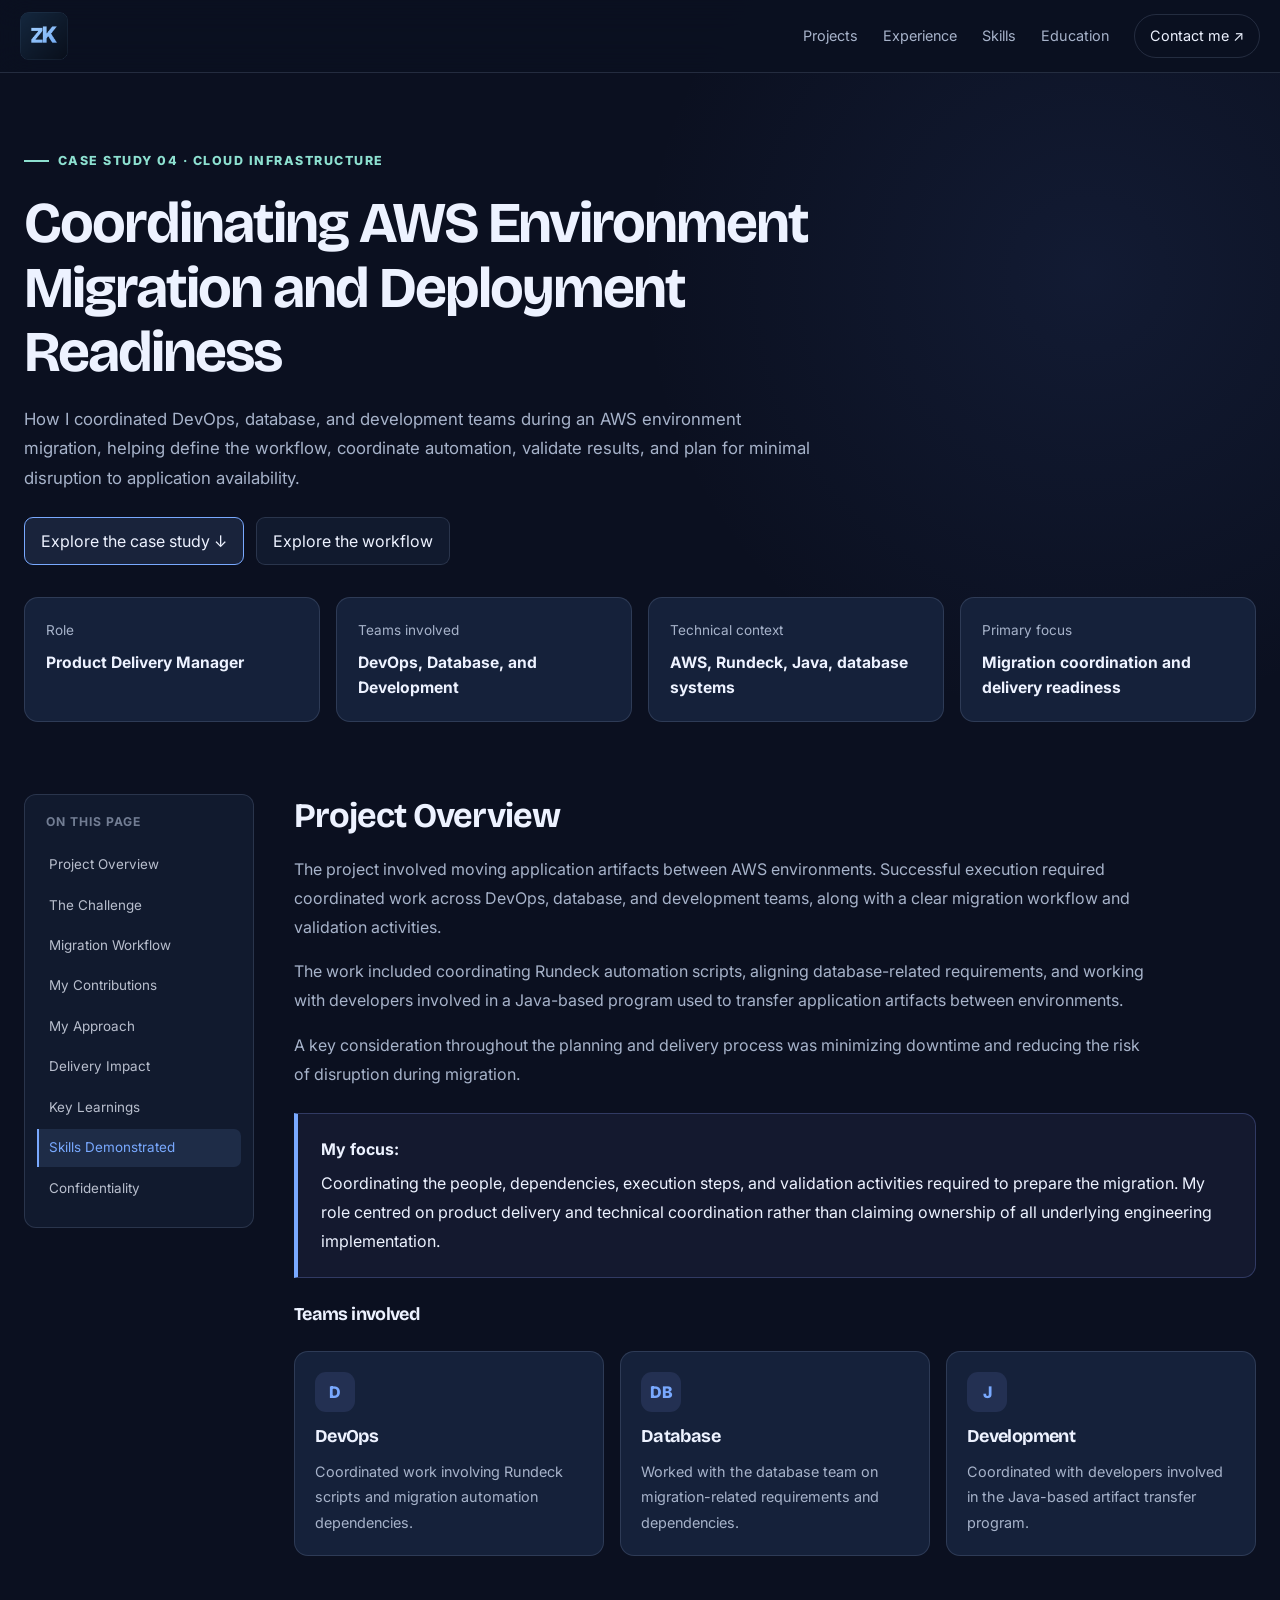
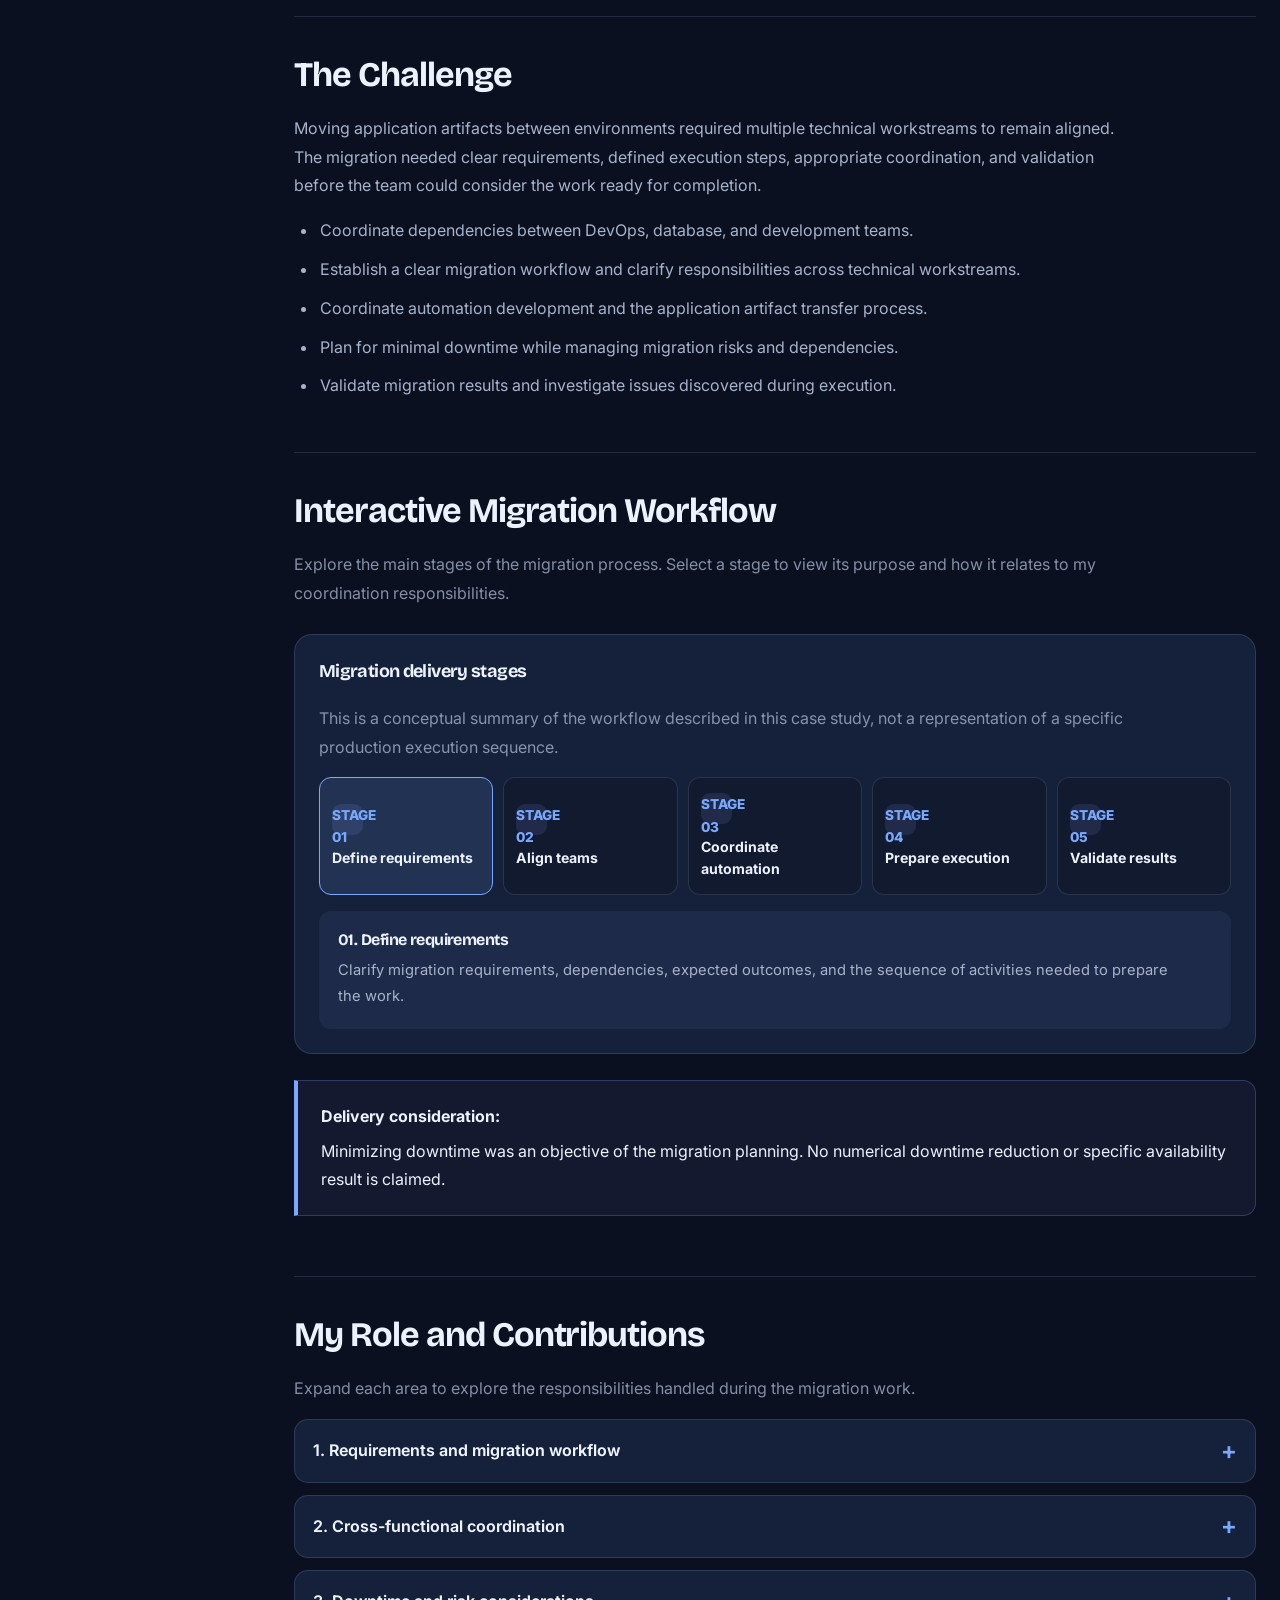
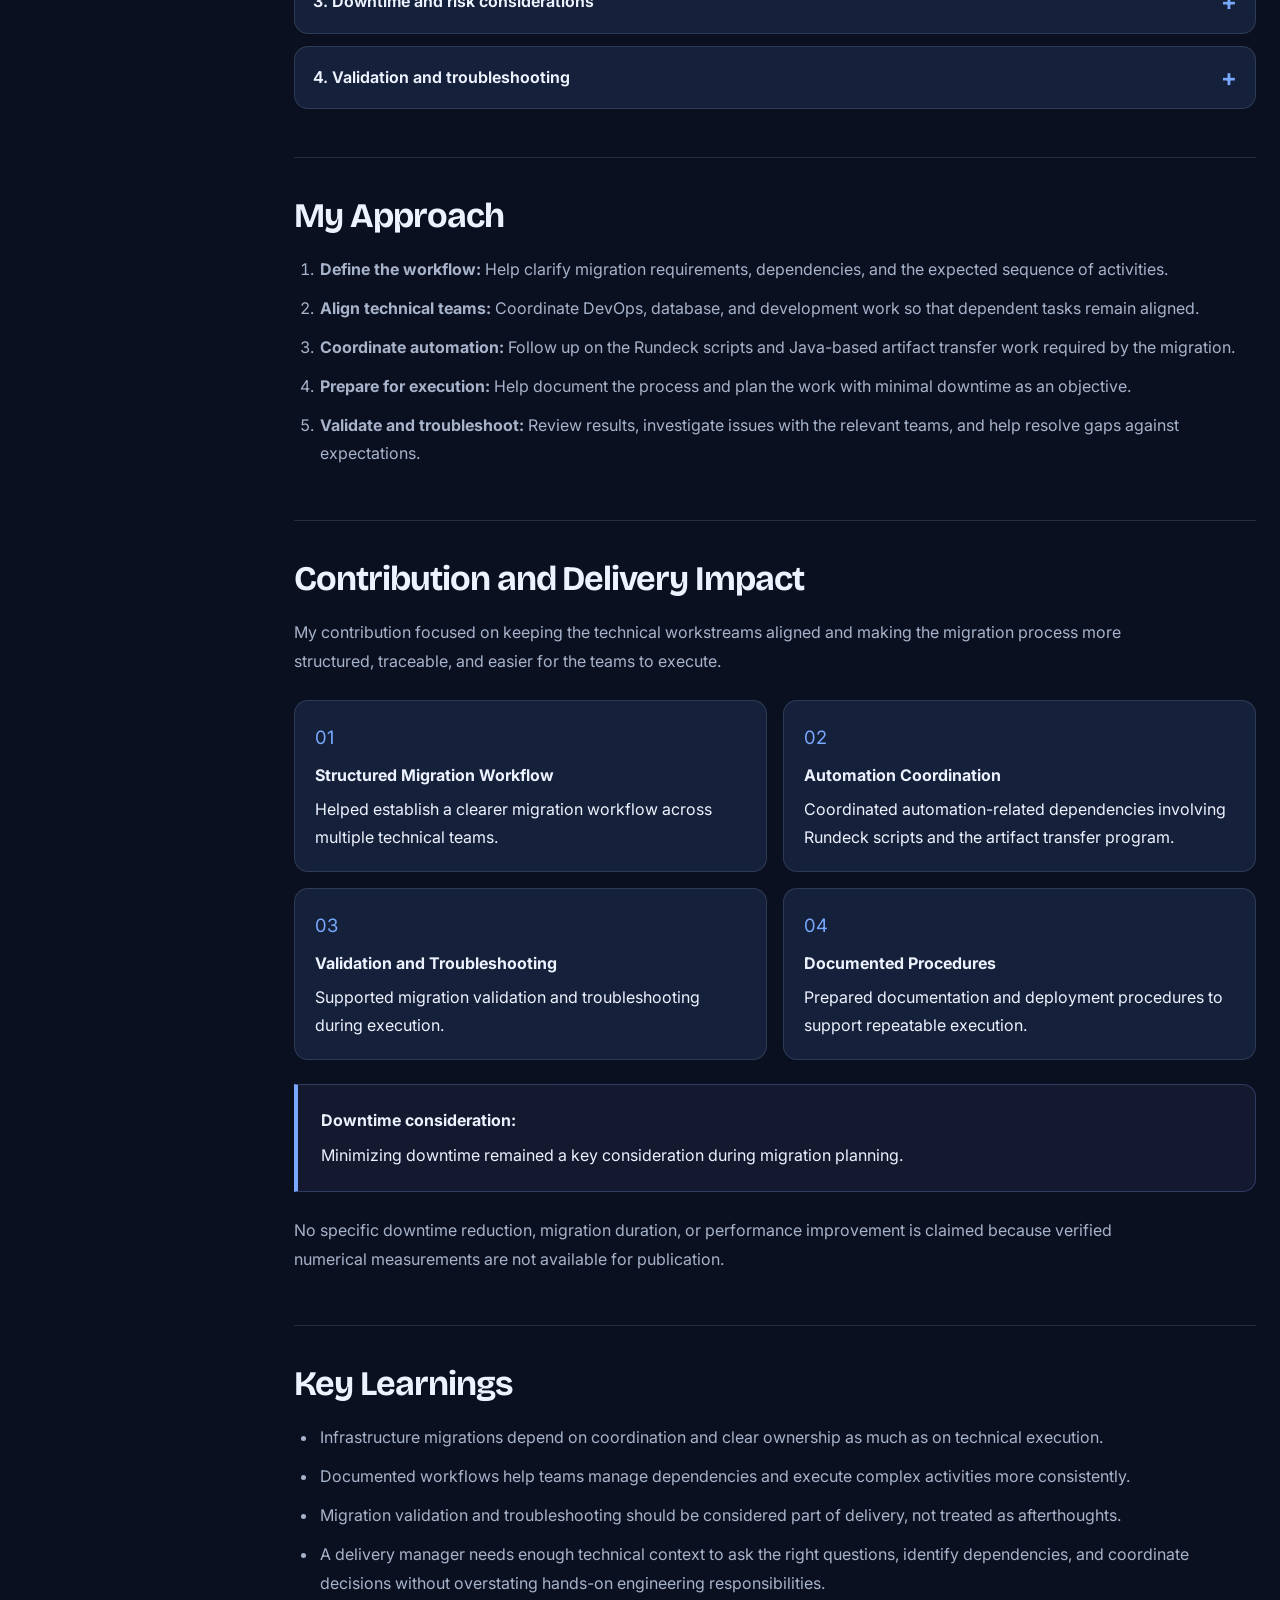
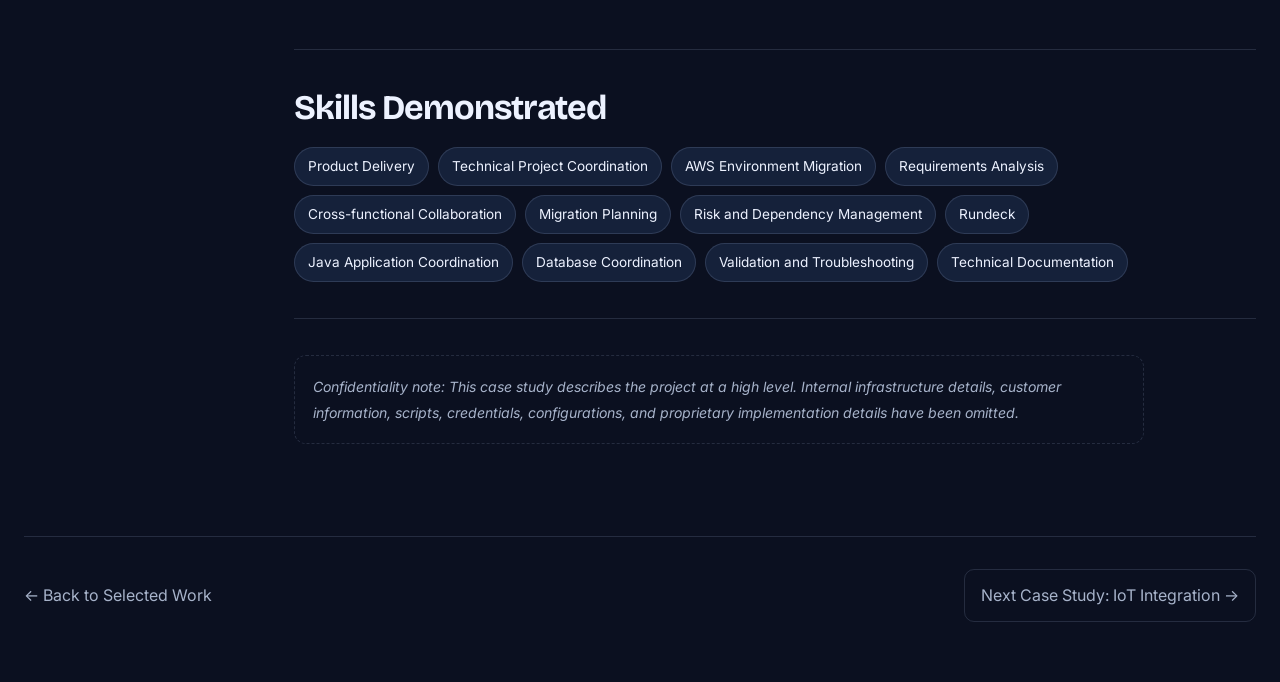
==== commit 0d50cf85: "CSS correction , added some improvement in skills section removed redundant files" ====
--- a/aws-migration-case-study.html
+++ b/aws-migration-case-study.html
@@ -3,6 +3,7 @@
 <html lang="en">
 <head>
     <meta charset="UTF-8">
+        <script src="theme.js" ></script>
     <meta name="viewport" content="width=device-width, initial-scale=1.0">
     <meta name="description"
           content="Case study on AWS environment migration, cross-functional delivery coordination, deployment workflows, and migration validation.">
@@ -15,6 +16,7 @@
     rel="stylesheet"
     >
     <link rel="stylesheet" href="styles.css">
+   
 </head>
 
 <body>
@@ -26,9 +28,20 @@
        <!-- Navigation -->
     <header class="site-header">
         <div class="container nav">
-            <a class="brand" href="#home" aria-label="Zishan Khan home">
-               <img src="images/logo.png" alt="Zishan Khan logo">
-            </a>
+            <a class="brand" href="index.html" aria-label="Go to homepage">
+                <img
+                    class="brand-logo logo-dark"
+                    src="images/logo-dark.png"
+                    alt="Zishan Khan"
+                >
+
+                <img
+                    class="brand-logo logo-light"
+                    src="images/logo-light.png"
+                    alt=""
+                    aria-hidden="true"
+                >
+          </a>
 
             <button
                 class="menu-toggle"
--- a/styles.css
+++ b/styles.css
@@ -1,11 +1,10 @@
-
 /* =========================================================
    ZISHAN KHAN — PORTFOLIO DESIGN SYSTEM
    Global colors, typography, spacing and components
    ========================================================= */
 
 /* 01. DESIGN TOKENS */
-
+@import url("https://fonts.googleapis.com/css2?family=Bricolage+Grotesque:opsz,wght@12..96,400;12..96,500;12..96,600;12..96,700;12..96,800&family=Inter:wght@400;500;600;700&display=swap");
 :root {
     color-scheme: dark;
 
@@ -145,8 +144,7 @@
 h6 {
     margin-top: 0;
     color: var(--text);
-    font-family: "Space Grotesk", "Inter", sans-serif;
-    font-weight: 700;
+    font-family: "Bricolage Grotesque", "Inter", sans-serif;
     line-height: 1.2;
     letter-spacing: -0.035em;
 }
@@ -255,8 +253,7 @@
     display: inline-flex;
     align-items: center;
     flex-shrink: 0;
-    font-family: "Space Grotesk", sans-serif;
-    font-size: 1.12rem;
+    font-family: "Bricolage Grotesque", "Inter", sans-serif;
     font-weight: 800;
     letter-spacing: -0.04em;
 }
@@ -423,8 +420,6 @@
 .hero h1 {
     max-width: 760px;
     margin-bottom: 22px;
-    font-size: clamp(2.6rem, 6vw, 4.8rem);
-    font-weight: 700;
     letter-spacing: -0.045em;
 }
 
@@ -596,10 +591,6 @@
     margin-bottom: 11px;
 }
 
-.card h3 {
-    margin-top: 0;
-}
-
 .project-card p,
 .card p {
     color: var(--muted);
@@ -642,26 +633,108 @@
 }
 
 
-/* 09. CASE STUDY CONTENT */
-
-.case-hero {
-    padding: 65px 0 35px;
-}
-
-.case-label {
-    display: inline-block;
+/* =========================================================
+   09. CASE STUDY PAGES — UNIFIED SYSTEM
+   One set of tokens drives width, spacing, type scale and
+   components on every case-study page.
+   Prefixes: aws- etl- fd- idm- iot- mon-
+   ========================================================= */
+
+:root {
+    --case-width: 1240px;        /* content width on every case page */
+    --case-gutter: 24px;         /* side margin on every case page */
+    --case-sidebar: 230px;       /* sticky table-of-contents column */
+    --case-layout-gap: 40px;     /* gap between sidebar and content */
+    --case-sticky-top: 95px;     /* sticky sidebar offset (clears header) */
+    --case-card-radius: 14px;
+    --case-pad-card: 20px;
+}
+
+/* ---------------------------------------------------------
+   Page width
+   Any page that contains a case-study block gets the same
+   width. (Optional: add class="case-page" to <body> to be
+   explicit instead of relying on :has().)
+   --------------------------------------------------------- */
+body.case-page,
+body:has(
+    .case-hero, .fd-hero, .fd-container,
+    .aws-layout, .etl-layout, .idm-layout,
+    .iot-hero, .iot-layout, .mon-hero, .mon-layout
+) {
+    --content-width: var(--case-width);
+    --page-gutter: var(--case-gutter);
+}
+
+/* Site header / footer keep the site-wide width */
+.site-header,
+.site-footer {
+    --content-width: 1500px;
+    --page-gutter: 20px;
+}
+
+/* Wrappers that size themselves (when not inside .container) */
+.fd-container {
+    width: min(var(--case-width), calc(100% - var(--case-gutter) * 2));
+    margin-inline: auto;
+}
+
+/* Legacy hook: some pages use class="container case-content".
+   .container already supplies the width, so add no extra spacing. */
+.case-content {
+    padding: 0;
+}
+
+
+/* ---------------------------------------------------------
+   Hero
+   --------------------------------------------------------- */
+.case-hero,
+.fd-hero,
+.iot-hero,
+.mon-hero {
+    padding: 70px 0 40px;
+}
+
+.case-label,
+.fd-label,
+.iot-eyebrow,
+.mon-eyebrow {
+    display: inline-flex;
+    align-items: center;
+    gap: 9px;
+    margin: 0;
     color: var(--case-accent);
-    font-size: 0.85rem;
-    font-weight: 700;
-    letter-spacing: 1px;
+    font-size: 0.8rem;
+    font-weight: 800;
+    letter-spacing: 1.5px;
     text-transform: uppercase;
 }
 
-.case-hero h1 {
-    max-width: 850px;
-    margin: 16px 0;
-    line-height: 1.15;
-    letter-spacing: -0.035em;
+.case-label::before,
+.fd-label::before,
+.iot-eyebrow::before,
+.mon-eyebrow::before {
+    content: "";
+    width: 25px;
+    height: 2px;
+    background: currentColor;
+}
+
+.case-hero h1,
+.fd-hero h1,
+.iot-hero h1,
+.mon-hero h1 {
+    max-width: 900px;
+    margin: 20px 0;
+    font-size: clamp(2.2rem, 5vw, 3.75rem);
+    line-height: 1.1;
+    letter-spacing: -0.03em;
+}
+
+.iot-gradient-text,
+.mon-gradient {
+    color: var(--case-accent);
 }
 
 .case-intro {
@@ -671,97 +744,33 @@
     opacity: 0.86;
 }
 
-.case-content {
-    padding: 35px 0 70px;
-}
-
-.case-section,
-.fd-section {
-    padding: 32px 0;
-    border-top: 1px solid var(--case-border);
-    scroll-margin-top: 30px;
-}
-
-.case-section {
-    margin-bottom: 42px;
-}
-
-.case-section h2 {
-    margin-bottom: 18px;
-    line-height: 1.35;
-}
-
-.case-section h3 {
-    margin: 24px 0 10px;
-    font-size: 1.08rem;
-}
-
-.etl-main .case-section h3 {
-    margin-top: 0;
-}
-
-.case-section p,
-.case-section li {
-    line-height: 1.8;
-}
-
-.case-section p {
-    max-width: 850px;
-    margin-bottom: 16px;
-}
-
-.case-section ul,
-.case-section ol {
-    padding-left: 24px;
-}
-
-.case-section li {
-    margin-bottom: 10px;
-}
-
-.case-panel {
-    padding: 24px;
-    border: 1px solid var(--border);
-    border-radius: var(--radius-lg);
-    background: var(--surface);
-}
-
-.case-meta {
-    display: grid;
-    grid-template-columns: repeat(4, minmax(0, 1fr));
-    gap: 16px;
-    margin: 32px 0;
-}
-
-.meta-card {
-    padding: 20px;
-    border: 1px solid var(--case-border);
-    border-radius: 12px;
-    background: var(--case-surface);
-    transition: transform var(--case-transition),
-                border-color var(--case-transition);
-}
-
-.meta-card:hover {
-    transform: translateY(-3px);
-    border-color: var(--case-accent);
-}
-
-.meta-card p {
-    margin: 0 0 8px;
-    font-size: 0.9rem;
-    opacity: 0.7;
-}
-
-.meta-card strong {
-    line-height: 1.6;
-}
-
+.iot-hero-pills,
+.mon-pills,
 .metadata-row {
     display: flex;
     flex-wrap: wrap;
     gap: 10px;
-    margin: 20px 0;
+    margin-top: 24px;
+}
+
+.iot-pill,
+.mon-pill {
+    display: inline-flex;
+    align-items: center;
+    gap: 8px;
+    padding: 9px 13px;
+    border: 1px solid var(--case-border);
+    border-radius: 999px;
+    background: var(--case-surface-raised);
+    font-size: 0.84rem;
+}
+
+.iot-pill-dot,
+.mon-pill-dot {
+    width: 7px;
+    height: 7px;
+    border-radius: 50%;
+    background: var(--case-accent);
 }
 
 .case-meta span,
@@ -773,48 +782,7 @@
     font-size: 0.83rem;
 }
 
-.case-callout {
-    margin: 22px 0;
-    padding: 22px;
-    border-left: 3px solid var(--case-accent);
-    border-radius: 8px;
-    background: var(--case-accent-soft);
-    line-height: 1.8;
-}
-
-.skill-list {
-    display: flex;
-    flex-wrap: wrap;
-    gap: 10px;
-    margin-top: 16px;
-}
-
-.skill-tag {
-    padding: 8px 12px;
-    border: 1px solid var(--case-border);
-    border-radius: 999px;
-    font-size: 0.9rem;
-    transition: background var(--case-transition),
-                border-color var(--case-transition);
-}
-
-.skill-tag:hover {
-    border-color: var(--case-accent);
-    background: var(--case-accent-soft);
-}
-
-.case-footer {
-    display: flex;
-    flex-wrap: wrap;
-    justify-content: space-between;
-    gap: 16px;
-    padding: 35px 0 60px;
-}
-
-.case-footer a {
-    text-decoration: none;
-}
-
+/* Hero action buttons */
 .aws-hero-actions,
 .etl-hero-actions,
 .idm-hero-actions {
@@ -824,136 +792,312 @@
     margin: 24px 0;
 }
 
-.aws-progress-bar,
-.etl-progress-bar,
-.reading-progress-bar,
-.idm-progress-bar,
-.iot-progress-bar,
-.mon-progress-bar {
-    width: 0;
-    height: 100%;
-}
-
-.aws-progress-track,
-.etl-progress-track,
-.reading-progress-track,
-.idm-progress-track,
-.iot-progress-track,
-.mon-progress-track {
-    position: fixed;
-    inset: 0 0 auto;
-    height: 4px;
-}
-
-.aws-back-top,
-.etl-back-top,
-.fd-back-top,
-.idm-back-top,
-.iot-top-button,
-.mon-top-button {
-    --back-top-offset: 22px;
-    position: fixed;
-    right: var(--back-top-offset);
-    bottom: var(--back-top-offset);
-    width: 46px;
-    height: 46px;
-    cursor: pointer;
-    opacity: 0;
-    visibility: hidden;
-    transform: translateY(8px);
-}
-
-.iot-top-button {
-    --back-top-offset: 23px;
-}
-
 .aws-action,
 .etl-action,
 .idm-action {
-    --action-accent: var(--case-accent);
-    --action-accent-soft: var(--case-accent-soft);
-    --action-border: var(--case-border);
-    --action-surface: var(--case-surface);
-    --action-transition: var(--case-transition);
     display: inline-flex;
     align-items: center;
     justify-content: center;
+    gap: 8px;
     min-height: 43px;
     padding: 10px 16px;
-    border: 1px solid var(--action-border);
+    border: 1px solid var(--case-border);
     border-radius: 9px;
-    color: inherit;
-    text-decoration: none;
-    background: var(--action-surface);
-    transition: transform var(--action-transition),
-                border-color var(--action-transition),
-                background var(--action-transition);
-}
-
-.aws-action {
-    --action-accent: var(--case-accent);
-    --action-accent-soft: var(--case-accent-soft);
-    --action-border: var(--case-border-soft);
-    --action-surface: var(--case-surface);
-    --action-transition: var(--case-transition);
-}
-
-.etl-action {
-    --action-accent: var(--case-accent);
-    --action-accent-soft: var(--case-accent-soft);
-    --action-border: var(--case-border-strong);
-    --action-surface: var(--case-surface);
-    --action-transition: var(--case-transition);
-}
-
-.idm-action {
-    --action-accent: var(--case-accent);
-    --action-accent-soft: var(--case-accent-soft);
-    --action-border: var(--case-border-soft);
-    --action-surface: var(--case-surface);
-    --action-transition: var(--case-transition);
-    gap: 8px;
+    background: var(--case-surface);
+    transition: transform var(--case-transition),
+                border-color var(--case-transition),
+                background var(--case-transition);
 }
 
 .aws-action:hover,
 .etl-action:hover,
 .idm-action:hover {
     transform: translateY(-2px);
-    border-color: var(--action-accent);
-    background: var(--action-accent-soft);
+    border-color: var(--case-accent);
+    background: var(--case-accent-soft);
 }
 
 .aws-action-primary,
 .etl-action-primary,
 .idm-action-primary {
-    border-color: var(--action-accent);
-    background: var(--action-accent-soft);
-}
-
-.aws-stage:hover,
-.etl-stage-button:hover,
-.fd-stage:hover,
-.idm-stage:hover,
-.iot-stage:hover,
-.mon-workflow-step:hover {
-    transform: translateY(-3px);
     border-color: var(--case-accent);
-}
-
-.aws-accordion[open] summary::after,
-.etl-expandable[open] summary::after,
-.iot-responsibility[open] summary::after,
-.mon-contribution[open] summary::after {
-    content: "−";
-}
-
+    background: var(--case-accent-soft);
+}
+
+
+/* ---------------------------------------------------------
+   Meta cards (4-up summary under the hero)
+   --------------------------------------------------------- */
+.case-meta,
+.fd-meta,
+.iot-meta-grid,
+.mon-meta {
+    display: grid;
+    grid-template-columns: repeat(4, minmax(0, 1fr));
+    gap: 16px;
+    margin: 32px 0;
+}
+
+.meta-card,
+.fd-meta-card,
+.iot-meta-card,
+.mon-meta-card {
+    padding: 21px;
+    border: 1px solid var(--case-border);
+    border-radius: var(--case-card-radius);
+    background: var(--case-surface-raised);
+    transition: transform var(--case-transition),
+                border-color var(--case-transition);
+}
+
+.meta-card p,
+.fd-meta-card p,
+.iot-meta-card span,
+.mon-meta-card span {
+    display: block;
+    margin: 0 0 8px;
+    color: var(--case-muted-quiet);
+    font-size: 0.85rem;
+}
+
+.meta-card strong,
+.fd-meta-card strong,
+.iot-meta-card strong,
+.mon-meta-card strong {
+    display: block;
+    font-size: 0.98rem;
+    line-height: 1.6;
+}
+
+.fd-hero-link {
+    display: inline-flex;
+    margin-top: 5px;
+}
+
+
+/* ---------------------------------------------------------
+   Layout: sticky sidebar + content
+   --------------------------------------------------------- */
+.aws-layout,
+.etl-layout,
+.idm-layout,
+.fd-layout,
+.iot-layout,
+.mon-layout {
+    display: grid;
+    grid-template-columns: var(--case-sidebar) minmax(0, 1fr);
+    align-items: start;
+    gap: var(--case-layout-gap);
+    padding-bottom: 40px;
+}
+
+.aws-content,
+.etl-main,
+.fd-article,
+.idm-content,
+.iot-content,
+.mon-content,
+.iot-responsibility-title,
+.mon-contribution-title {
+    min-width: 0;
+}
+
+.aws-toc,
+.etl-toc,
+.idm-toc,
+.fd-toc,
+.iot-sidebar,
+.mon-sidebar {
+    position: sticky;
+    top: var(--case-sticky-top);
+    max-height: calc(100vh - var(--case-sticky-top) - 24px);
+    overflow-y: auto;
+    padding: 17px 12px;
+    border: 1px solid var(--case-border);
+    border-radius: 12px;
+    background: var(--case-surface);
+}
+
+.aws-toc-title,
+.etl-toc-title,
+.idm-toc-title,
+.fd-toc-heading,
+.iot-sidebar-label,
+.mon-sidebar-label {
+    margin: 0 0 14px;
+    padding: 0 9px;
+    font-size: 0.76rem;
+    font-weight: 700;
+    letter-spacing: 1px;
+    text-transform: uppercase;
+    opacity: 0.65;
+}
+
+.iot-toc,
+.mon-toc {
+    display: flex;
+    flex-direction: column;
+}
+
+.aws-toc a,
+.etl-toc a,
+.idm-toc a,
+.fd-toc a,
+.iot-toc a,
+.mon-toc a {
+    display: block;
+    margin: 3px 0;
+    padding: 9px 10px;
+    border-left: 2px solid transparent;
+    border-radius: 0 7px 7px 0;
+    font-size: 0.84rem;
+    line-height: 1.45;
+    opacity: 0.76;
+    transition: color var(--case-transition),
+                background var(--case-transition),
+                border-color var(--case-transition),
+                opacity var(--case-transition);
+}
+
+.aws-toc a:hover,
+.aws-toc a.active,
+.etl-toc a:hover,
+.etl-toc a.active,
+.idm-toc a:hover,
+.idm-toc a.active,
+.fd-toc a:hover,
+.fd-toc a.active,
+.iot-toc a:hover,
+.iot-toc a.active,
+.mon-toc a:hover,
+.mon-toc a.active {
+    color: var(--case-accent);
+    background: var(--case-accent-soft);
+    border-left-color: var(--case-accent);
+    opacity: 1;
+}
+
+/* Mobile table of contents */
+.aws-mobile-toc,
+.etl-mobile-toc,
+.idm-toc-mobile,
+.fd-mobile-toc,
+.iot-mobile-toc,
+.mon-mobile-toc {
+    display: none;
+    margin: 0 0 24px;
+    padding: 14px 16px;
+    border: 1px solid var(--case-border);
+    border-radius: 12px;
+    background: var(--case-surface);
+}
+
+.aws-mobile-toc summary,
+.etl-mobile-toc summary,
+.idm-toc-mobile summary,
+.fd-mobile-toc summary,
+.iot-mobile-toc summary,
+.mon-mobile-toc summary {
+    cursor: pointer;
+    font-weight: 700;
+}
+
+.aws-mobile-links,
+.etl-mobile-links,
+.idm-toc-mobile .idm-mobile-links,
+.fd-mobile-toc .fd-mobile-toc-links {
+    display: grid;
+    gap: 6px;
+    padding-top: 12px;
+}
+
+.aws-mobile-links a,
+.etl-mobile-links a,
+.idm-toc-mobile a,
+.fd-mobile-toc a {
+    padding: 6px 0;
+    font-size: 0.86rem;
+}
+
+.iot-mobile-toc .iot-toc,
+.mon-mobile-toc .mon-toc {
+    margin-top: 12px;
+}
+
+.aws-muted,
+.etl-muted {
+    opacity: 0.78;
+}
+
+
+/* ---------------------------------------------------------
+   Content sections and typography
+   --------------------------------------------------------- */
+.case-section,
+.fd-section,
+.iot-section,
+.mon-section {
+    padding: 36px 0;
+    border-top: 1px solid var(--case-border);
+    scroll-margin-top: 100px;
+}
+
+.case-section:first-child,
+.fd-section:first-child,
+.iot-section:first-child,
+.mon-section:first-child {
+    padding-top: 0;
+    border-top: 0;
+}
+
+.case-section h2,
+.fd-section h2,
+.iot-section-heading h2,
+.mon-heading h2 {
+    font-size: clamp(1.4rem, 3vw, 2rem);
+    line-height: 1.3;
+}
+
+.case-section h2,
+.fd-section h2 {
+    margin: 0 0 18px;
+}
+
+.case-section h3,
+.fd-section h3 {
+    margin: 24px 0 10px;
+    font-size: 1.08rem;
+    line-height: 1.5;
+}
+
+.etl-main .case-section h3 {
+    margin-top: 0;
+}
+
+.case-section p,
+.fd-section p,
+.iot-content p,
+.mon-content p {
+    max-width: 850px;
+    margin: 0 0 16px;
+}
+
+.case-section p,
+.case-section li,
 .fd-section p,
 .fd-section li,
 .iot-content p,
 .iot-content li,
 .mon-content p,
 .mon-content li {
-    line-height: 1.85;
+    line-height: 1.8;
+}
+
+.case-section li,
+.fd-section li,
+.iot-content li,
+.mon-content li {
+    margin-bottom: 10px;
 }
 
 .case-section ul,
@@ -967,45 +1111,512 @@
     padding-left: 24px;
 }
 
-.aws-toc-title,
-.etl-toc-title,
-.idm-toc-title {
+.case-section-intro {
+    max-width: 850px;
+    opacity: 0.86;
+}
+
+/* Numbered section heading (IoT / Monitoring) */
+.iot-section-heading,
+.mon-heading {
+    display: flex;
+    align-items: flex-start;
+    gap: 14px;
+    margin-bottom: 22px;
+}
+
+.iot-section-number,
+.mon-number {
+    display: grid;
+    flex: 0 0 42px;
+    width: 42px;
+    height: 42px;
+    place-items: center;
+    border: 1px solid rgba(139, 156, 255, 0.33);
+    border-radius: 12px;
+    background: rgba(139, 156, 255, 0.1);
+    color: var(--case-accent);
+    font-weight: 800;
+}
+
+.iot-section-heading h2,
+.mon-heading h2 {
+    margin: 2px 0 8px;
+}
+
+.iot-section-heading p,
+.mon-heading p {
+    margin: 0;
+    color: var(--case-muted-quiet);
+    font-size: 0.91rem;
+}
+
+/* Callouts */
+.case-callout,
+.fd-callout,
+.iot-callout,
+.mon-callout {
+    margin: 24px 0;
+    padding: 21px 23px;
+    border: 1px solid rgba(139, 156, 255, 0.25);
+    border-left: 4px solid var(--case-accent);
+    border-radius: 0 13px 13px 0;
+    background: rgba(139, 156, 255, 0.07);
+    line-height: 1.8;
+}
+
+.case-callout strong,
+.fd-callout strong,
+.iot-callout strong,
+.mon-callout strong {
+    display: block;
+    margin-bottom: 6px;
+}
+
+.case-panel {
+    padding: 24px;
+    border: 1px solid var(--border);
+    border-radius: var(--radius-lg);
+    background: var(--surface);
+}
+
+.case-list {
+    padding-left: 22px;
+    color: var(--muted);
+}
+
+.case-list li {
+    margin-bottom: 9px;
+    padding-left: 3px;
+}
+
+.case-image,
+.diagram,
+.case-visual {
+    width: 100%;
+    height: auto;
+    margin: 24px 0;
+    border: 1px solid var(--border);
+    border-radius: var(--radius-lg);
+    background: var(--surface);
+}
+
+.case-back {
+    display: inline-flex;
+    align-items: center;
+    gap: 8px;
+    margin-bottom: 20px;
+    color: var(--accent);
+    font-size: 0.9rem;
+    font-weight: 700;
+}
+
+.case-back:hover {
+    color: var(--accent-2);
+}
+
+
+/* ---------------------------------------------------------
+   Cards (one look everywhere)
+   --------------------------------------------------------- */
+.aws-team-card,
+.aws-outcome-card,
+.etl-outcome-card,
+.artifact-card,
+.migration-scenario,
+.contribution-card,
+.outcome-item,
+.fd-card,
+.iot-integration-card,
+.iot-impact-item,
+.mon-tool-card,
+.mon-outcome-card {
+    min-width: 0;
+    padding: var(--case-pad-card);
+    border: 1px solid var(--case-border);
+    border-radius: var(--case-card-radius);
+    background: var(--case-surface-raised);
+    transition: transform var(--case-transition),
+                border-color var(--case-transition),
+                background var(--case-transition);
+}
+
+/* One shared hover lift for every card / meta card / stage button */
+.meta-card:hover,
+.fd-meta-card:hover,
+.iot-meta-card:hover,
+.mon-meta-card:hover,
+.aws-team-card:hover,
+.aws-outcome-card:hover,
+.etl-outcome-card:hover,
+.artifact-card:hover,
+.migration-scenario:hover,
+.contribution-card:hover,
+.outcome-item:hover,
+.fd-card:hover,
+.iot-integration-card:hover,
+.iot-impact-item:hover,
+.mon-tool-card:hover,
+.mon-outcome-card:hover,
+.aws-stage:hover,
+.etl-stage-button:hover,
+.idm-stage:hover,
+.fd-stage:hover,
+.iot-stage:hover,
+.mon-workflow-step:hover {
+    transform: translateY(-3px);
+    border-color: var(--case-accent);
+}
+
+.aws-team-grid,
+.aws-outcome-grid,
+.etl-outcome-grid,
+.artifact-grid,
+.migration-scenarios,
+.contribution-grid,
+.outcome-list,
+.fd-card-grid,
+.iot-integration-grid,
+.iot-impact-grid,
+.mon-tool-grid,
+.mon-outcome-grid {
+    display: grid;
+    grid-template-columns: repeat(2, minmax(0, 1fr));
+    gap: 16px;
+    margin: 24px 0;
+}
+
+.aws-team-grid,
+.mon-tool-grid {
+    grid-template-columns: repeat(3, minmax(0, 1fr));
+}
+
+.artifact-grid,
+.migration-scenarios,
+.contribution-grid,
+.iot-responsibility-list,
+.mon-contributions {
+    align-items: start;
+}
+
+.aws-team-card h3,
+.etl-outcome-card h3,
+.artifact-card h3,
+.migration-scenario h3,
+.contribution-card h3,
+.fd-card h3,
+.iot-integration-card h3,
+.mon-tool-card h3 {
+    margin: 0 0 10px;
+    font-size: 1rem;
+    line-height: 1.5;
+}
+
+.aws-team-card p,
+.etl-outcome-card p,
+.artifact-card p,
+.migration-scenario p,
+.fd-card p,
+.iot-integration-card p,
+.mon-tool-card p,
+.mon-outcome-card p {
     margin: 0 0 12px;
-    padding: 0 8px;
+    font-size: 0.9rem;
+    line-height: 1.75;
+}
+
+.aws-team-card p:last-child,
+.etl-outcome-card p:last-child,
+.artifact-card p:last-child,
+.migration-scenario p:last-child,
+.fd-card p:last-child,
+.iot-integration-card p:last-child,
+.mon-tool-card p:last-child,
+.mon-outcome-card p:last-child,
+.contribution-card ul {
+    margin-bottom: 0;
+}
+
+.aws-outcome-card,
+.outcome-item {
+    line-height: 1.75;
+}
+
+.aws-outcome-card strong,
+.outcome-item strong,
+.mon-outcome-card strong {
+    display: block;
+    margin-bottom: 6px;
+}
+
+.aws-outcome-icon {
+    display: inline-block;
+    margin-bottom: 8px;
+    color: var(--case-accent);
+    font-size: 1.15rem;
+}
+
+.etl-outcome-number {
+    display: block;
+    margin-bottom: 10px;
+    color: var(--case-accent);
+    font-weight: 800;
+    letter-spacing: 1px;
+}
+
+.iot-impact-item,
+.mon-outcome-card {
+    display: flex;
+    gap: 12px;
+}
+
+.iot-check,
+.mon-outcome-mark {
+    flex: 0 0 auto;
+    color: var(--case-accent);
+    font-weight: 900;
+}
+
+.iot-impact-item span:last-child {
+    font-size: 0.9rem;
+    line-height: 1.7;
+}
+
+.iot-integration-card {
+    display: flex;
+    flex-direction: column;
+    gap: 10px;
+}
+
+.iot-card-top {
+    display: flex;
+    align-items: center;
+    gap: 12px;
+}
+
+.iot-card-tag {
+    align-self: flex-start;
+    margin-top: auto;
+    padding-top: 4px;
+    color: var(--case-muted-quiet);
+    font-size: 0.76rem;
+}
+
+/* Icon squares */
+.aws-team-icon,
+.iot-card-icon,
+.mon-tool-icon,
+.iot-responsibility-icon,
+.mon-contribution-icon {
+    display: grid;
+    flex: 0 0 40px;
+    width: 40px;
+    height: 40px;
+    place-items: center;
+    border-radius: 11px;
+    background: rgba(139, 156, 255, 0.12);
+    color: var(--case-accent);
+    font-weight: 800;
+}
+
+.aws-team-icon,
+.mon-tool-icon {
+    margin-bottom: 12px;
+}
+
+.iot-card-icon svg,
+.mon-tool-icon svg,
+.iot-stage-icon svg,
+.mon-step-icon svg {
+    width: 24px;
+    height: 24px;
+}
+
+
+/* ---------------------------------------------------------
+   Interactive workflows
+   --------------------------------------------------------- */
+.aws-workflow,
+.etl-workflow-panel,
+.idm-workflow,
+.iot-workflow,
+.mon-workflow-box {
+    margin: 26px 0;
+    padding: 24px;
+    border: 1px solid var(--case-border);
+    border-radius: var(--radius-lg);
+    background: var(--case-surface-raised);
+}
+
+.aws-workflow > h3,
+.etl-workflow-panel > h3,
+.idm-workflow h3 {
+    margin: 0 0 20px;
+    font-size: 1.05rem;
+}
+
+.iot-workflow-top,
+.mon-workflow-top {
+    display: flex;
+    flex-wrap: wrap;
+    align-items: center;
+    justify-content: space-between;
+    gap: 12px;
+    margin-bottom: 20px;
+}
+
+.iot-workflow-top h3,
+.mon-workflow-top h3 {
+    margin: 0;
+    font-size: 1.05rem;
+}
+
+.iot-workflow-top span,
+.mon-workflow-top span {
+    color: var(--case-muted-quiet);
+    font-size: 0.8rem;
+}
+
+.aws-workflow-grid,
+.etl-stage-grid,
+.idm-workflow-grid,
+.fd-workflow,
+.iot-stage-grid,
+.mon-workflow-grid {
+    display: grid;
+    gap: 10px;
+}
+
+.aws-workflow-grid,
+.idm-workflow-grid,
+.iot-stage-grid {
+    grid-template-columns: repeat(5, minmax(0, 1fr));
+}
+
+.etl-stage-grid,
+.mon-workflow-grid {
+    grid-template-columns: repeat(3, minmax(0, 1fr));
+}
+
+.fd-workflow {
+    grid-template-columns: repeat(4, minmax(0, 1fr));
+}
+
+.aws-stage,
+.etl-stage-button,
+.idm-stage,
+.fd-stage,
+.iot-stage,
+.mon-workflow-step {
+    min-width: 0;
+    min-height: 110px;
+    padding: 15px 12px;
+    border: 1px solid var(--case-border);
+    border-radius: 12px;
+    background: var(--case-surface);
+    text-align: left;
+    cursor: pointer;
+    transition: transform var(--case-transition),
+                border-color var(--case-transition),
+                background var(--case-transition);
+}
+
+.fd-stage {
+    display: flex;
+    flex-direction: column;
+    align-items: flex-start;
+    width: 100%;
+}
+
+.aws-stage[aria-pressed="true"],
+.etl-stage-button[aria-pressed="true"],
+.idm-stage[aria-pressed="true"],
+.fd-stage[aria-pressed="true"],
+.iot-stage.active,
+.mon-workflow-step.active {
+    border-color: var(--case-accent);
+    background: var(--case-accent-soft);
+}
+
+.aws-stage-number,
+.etl-stage-number,
+.idm-stage-number,
+.fd-stage-number,
+.iot-stage-number,
+.mon-step-number {
+    display: grid;
+    width: 31px;
+    height: 31px;
+    margin-bottom: 12px;
+    place-items: center;
+    border-radius: 9px;
+    background: rgba(139, 156, 255, 0.135);
+    color: var(--case-accent);
+    font-size: 0.85rem;
+    font-weight: 800;
+}
+
+.aws-stage strong,
+.etl-stage-button strong,
+.idm-stage strong,
+.fd-stage strong,
+.iot-stage strong,
+.mon-workflow-step strong {
+    display: block;
+    font-size: 0.88rem;
+    line-height: 1.5;
+}
+
+.fd-stage small,
+.iot-stage small,
+.mon-workflow-step small {
+    display: block;
+    margin-top: 7px;
+    color: var(--case-muted-quiet);
     font-size: 0.78rem;
-    letter-spacing: 1px;
-    text-transform: uppercase;
-    opacity: 0.65;
-}
-
-.aws-mobile-toc summary,
-.etl-mobile-toc summary,
-.idm-toc-mobile summary {
-    cursor: pointer;
-    font-weight: 600;
-}
-
-.aws-mobile-links,
-.etl-mobile-links,
-.idm-toc-mobile .idm-mobile-links {
-    display: grid;
-    gap: 7px;
-    padding-top: 12px;
-}
-
-.aws-content,
-.etl-main,
-.fd-article,
-.idm-content,
-.iot-content,
-.mon-content,
-.iot-responsibility-title,
-.mon-contribution-title {
-    min-width: 0;
+    line-height: 1.5;
+}
+
+.iot-stage-icon,
+.mon-step-icon {
+    color: var(--case-accent);
+}
+
+.iot-stage-icon {
+    display: block;
+    margin-bottom: 12px;
+}
+
+.mon-step-icon svg {
+    display: block;
+}
+
+.mon-step-top {
+    display: flex;
+    align-items: center;
+    justify-content: space-between;
+    gap: 8px;
+    margin-bottom: 12px;
+}
+
+.mon-step-number {
+    margin-bottom: 0;
+}
+
+.aws-stage-detail,
+.etl-stage-detail,
+.idm-stage-detail,
+.fd-stage-panel,
+.iot-stage-detail,
+.mon-workflow-detail {
+    margin-top: 16px;
+    padding: 19px;
+    border-radius: 12px;
+    background: rgba(139, 156, 255, 0.08);
+    line-height: 1.8;
 }
 
 .aws-stage-detail h4,
-.aws-team-card h3,
 .etl-stage-detail h4,
 .idm-stage-detail h4,
 .iot-stage-detail h4,
@@ -1013,31 +1624,374 @@
     margin: 0 0 8px;
 }
 
+.fd-stage-panel h3 {
+    margin: 0 0 10px;
+}
+
 .aws-stage-detail p,
 .etl-stage-detail p,
-.etl-expandable summary p,
-.etl-outcome-card p,
+.idm-stage-detail p,
 .fd-stage-panel p,
-.idm-stage-detail p,
-.iot-responsibility-body ul,
-.mon-contribution-body ul {
-    margin: 0;
-}
-
-.aws-outcome-grid,
-.etl-outcome-grid,
-.iot-integration-grid {
-    display: grid;
-    grid-template-columns: repeat(2, minmax(0, 1fr));
-    gap: 14px;
-    margin: 24px 0;
-}
-
-.aws-team-card p,
 .iot-stage-detail p,
 .mon-workflow-detail p {
     margin: 0;
     font-size: 0.92rem;
+}
+
+.fd-stage-panel-label,
+.fd-example-label {
+    display: block;
+    margin-bottom: 8px;
+    color: var(--case-accent);
+    font-size: 0.78rem;
+    font-weight: 700;
+    letter-spacing: 0.9px;
+    text-transform: uppercase;
+}
+
+.fd-workflow-note,
+.iot-workflow-caption,
+.mon-caption {
+    margin: 15px 0 0 !important;
+    color: var(--case-muted-quiet);
+    font-size: 0.8rem;
+}
+
+.fd-example {
+    margin: 24px 0;
+    padding: 24px;
+    border: 1px solid var(--case-border);
+    border-radius: var(--case-card-radius);
+    background: var(--case-surface-raised);
+}
+
+.fd-example h3:first-of-type {
+    margin-top: 0;
+}
+
+.fd-example p:last-child {
+    margin-bottom: 0;
+}
+
+.fd-card details {
+    margin-top: 12px;
+}
+
+.fd-card summary {
+    color: var(--case-accent);
+    cursor: pointer;
+    font-size: 0.9rem;
+    font-weight: 600;
+}
+
+.fd-card details p,
+.fd-card details ul {
+    margin-top: 12px;
+    font-size: 0.94rem;
+}
+
+
+/* ---------------------------------------------------------
+   Expandable / accordion blocks
+   --------------------------------------------------------- */
+.aws-accordion,
+.etl-expandable,
+.idm-expandable,
+.iot-responsibility,
+.mon-contribution {
+    margin: 12px 0;
+    padding: 0;
+    overflow: hidden;
+    border: 1px solid var(--case-border);
+    border-radius: var(--case-card-radius);
+    background: var(--case-surface-raised);
+    transition: border-color var(--case-transition);
+}
+
+.aws-accordion[open],
+.etl-expandable[open],
+.idm-expandable[open],
+.iot-responsibility[open],
+.mon-contribution[open] {
+    border-color: rgba(139, 156, 255, 0.55);
+}
+
+.aws-accordion summary,
+.etl-expandable summary,
+.idm-expandable summary,
+.iot-responsibility summary,
+.mon-contribution summary {
+    position: relative;
+    padding: 18px 48px 18px 18px;
+    cursor: pointer;
+    font-weight: 650;
+    line-height: 1.6;
+    list-style: none;
+}
+
+.aws-accordion summary::-webkit-details-marker,
+.etl-expandable summary::-webkit-details-marker,
+.idm-expandable summary::-webkit-details-marker,
+.iot-responsibility summary::-webkit-details-marker,
+.mon-contribution summary::-webkit-details-marker {
+    display: none;
+}
+
+.aws-accordion summary::after,
+.etl-expandable summary::after,
+.idm-expandable summary::after,
+.iot-responsibility summary::after,
+.mon-contribution summary::after {
+    content: "+";
+    position: absolute;
+    top: 50%;
+    right: 18px;
+    color: var(--case-accent);
+    font-size: 1.5rem;
+    line-height: 1;
+    transform: translateY(-50%);
+}
+
+.aws-accordion[open] summary::after,
+.etl-expandable[open] summary::after,
+.idm-expandable[open] summary::after,
+.iot-responsibility[open] summary::after,
+.mon-contribution[open] summary::after {
+    content: "−";
+}
+
+.iot-responsibility summary,
+.mon-contribution summary {
+    display: flex;
+    align-items: center;
+    gap: 13px;
+    font-weight: 400;
+}
+
+.iot-responsibility summary:hover,
+.mon-contribution summary:hover {
+    background: rgba(139, 156, 255, 0.06);
+}
+
+.etl-expandable summary h3 {
+    margin: 0 0 9px;
+}
+
+.etl-expandable summary p {
+    margin: 0;
+    font-weight: 400;
+}
+
+.aws-accordion-body,
+.etl-expandable-body,
+.idm-expandable-body {
+    padding: 0 18px 18px;
+    line-height: 1.8;
+}
+
+.iot-responsibility-body,
+.mon-contribution-body {
+    padding: 0 20px 20px 71px;
+}
+
+.aws-accordion-body > :first-child,
+.idm-expandable-body > :first-child {
+    margin-top: 0;
+}
+
+.aws-accordion-body > :last-child,
+.idm-expandable-body > :last-child,
+.etl-expandable-body p:last-child,
+.etl-expandable-body ul:last-child {
+    margin-bottom: 0;
+}
+
+.aws-accordion-body li {
+    margin-bottom: 10px;
+}
+
+.iot-responsibility-body ul,
+.mon-contribution-body ul {
+    margin: 0;
+}
+
+.iot-responsibility-list,
+.mon-contributions {
+    display: grid;
+    gap: 12px;
+    margin: 24px 0;
+}
+
+.iot-responsibility-title strong,
+.mon-contribution-title strong {
+    display: block;
+    font-weight: 650;
+    line-height: 1.5;
+}
+
+.iot-responsibility-title small,
+.mon-contribution-title small {
+    display: block;
+    margin-top: 3px;
+    color: var(--case-muted-quiet);
+    line-height: 1.5;
+}
+
+
+/* ---------------------------------------------------------
+   Pills / skills / notes
+   --------------------------------------------------------- */
+.skill-list,
+.fd-skill-list,
+.iot-skill-list,
+.iot-provider-list,
+.mon-skills {
+    display: flex;
+    flex-wrap: wrap;
+    gap: 9px;
+    margin-top: 18px;
+}
+
+.skill-tag,
+.fd-skill,
+.iot-skill,
+.iot-provider,
+.mon-skill {
+    display: inline-flex;
+    padding: 9px 13px;
+    border: 1px solid var(--case-border);
+    border-radius: 999px;
+    background: var(--case-surface-raised);
+    font-size: 0.85rem;
+    line-height: 1.4;
+    transition: background var(--case-transition),
+                border-color var(--case-transition);
+}
+
+.skill-tag:hover {
+    border-color: var(--case-accent);
+    background: var(--case-accent-soft);
+}
+
+.status-note {
+    padding: 18px;
+    margin-top: 20px;
+    border: 1px solid var(--case-border);
+    border-radius: 12px;
+    line-height: 1.8;
+}
+
+.status-note p:last-child {
+    margin-bottom: 0;
+}
+
+.confidentiality-note,
+#aws-confidentiality > p,
+.fd-confidentiality,
+.iot-confidentiality,
+.mon-note {
+    padding: 18px;
+    border: 1px dashed var(--case-border);
+    border-radius: 12px;
+    color: var(--case-muted-quiet);
+    font-size: 0.88rem;
+    line-height: 1.8;
+}
+
+
+/* ---------------------------------------------------------
+   Footer navigation
+   --------------------------------------------------------- */
+.case-footer,
+.fd-footer,
+.iot-footer,
+.mon-footer {
+    display: flex;
+    flex-wrap: wrap;
+    align-items: center;
+    justify-content: space-between;
+    gap: 16px;
+    padding: 32px 0 60px;
+    border-top: 1px solid var(--case-border);
+}
+
+.iot-footer a:hover,
+.mon-footer a:hover {
+    color: var(--case-accent);
+}
+
+.case-next-link,
+.iot-next-link,
+.mon-next-link {
+    display: inline-flex;
+    align-items: center;
+    gap: 8px;
+    padding: 12px 16px;
+    border: 1px solid var(--case-border);
+    border-radius: 10px;
+    transition: border-color 0.2s, background 0.2s;
+}
+
+.case-next-link:hover,
+.iot-next-link:hover,
+.mon-next-link:hover {
+    border-color: var(--case-accent);
+    background: rgba(139, 156, 255, 0.08);
+}
+
+
+/* ---------------------------------------------------------
+   Reading progress, back-to-top, scroll reveal
+   --------------------------------------------------------- */
+.aws-progress-track,
+.etl-progress-track,
+.reading-progress-track,
+.idm-progress-track,
+.iot-progress-track,
+.mon-progress-track {
+    position: fixed;
+    inset: 0 0 auto;
+    z-index: 2000;
+    height: 4px;
+    pointer-events: none;
+}
+
+.aws-progress-bar,
+.etl-progress-bar,
+.reading-progress-bar,
+.idm-progress-bar,
+.iot-progress-bar,
+.mon-progress-bar {
+    width: 0;
+    height: 100%;
+    background: linear-gradient(90deg, #8b9cff, #b6a0ff);
+    transition: width 0.1s linear;
+}
+
+.aws-back-top,
+.etl-back-top,
+.fd-back-top,
+.idm-back-top,
+.iot-top-button,
+.mon-top-button {
+    position: fixed;
+    right: 22px;
+    bottom: 22px;
+    z-index: 1000;
+    display: grid;
+    place-items: center;
+    width: 46px;
+    height: 46px;
+    border: 1px solid var(--case-border);
+    border-radius: 50%;
+    background: var(--case-accent-strong);
+    color: #fff;
+    font-size: 1.25rem;
+    cursor: pointer;
+    opacity: 0;
+    visibility: hidden;
+    transform: translateY(8px);
+    transition: opacity 0.2s, transform 0.2s, visibility 0.2s;
 }
 
 .aws-back-top.visible,
@@ -1051,6 +2005,17 @@
     transform: translateY(0);
 }
 
+.aws-reveal,
+.etl-reveal,
+.fd-reveal,
+.idm-reveal,
+.iot-reveal,
+.mon-reveal {
+    opacity: 0;
+    transform: translateY(16px);
+    transition: opacity 0.55s ease, transform 0.55s ease;
+}
+
 .aws-reveal.is-visible,
 .etl-reveal.is-visible,
 .fd-reveal.is-visible,
@@ -1061,61 +2026,505 @@
     transform: translateY(0);
 }
 
-.aws-reveal,
-.etl-reveal,
-.fd-reveal,
-.idm-reveal,
-.iot-reveal,
-.mon-reveal {
-    opacity: 0;
-    transform: translateY(var(--reveal-offset, 16px));
-    transition: opacity var(--reveal-duration, 0.55s) ease,
-                transform var(--reveal-duration, 0.55s) ease;
-}
-
-.fd-reveal,
-.mon-reveal {
-    --reveal-offset: 14px;
-    --reveal-duration: 0.5s;
-}
-
-.iot-reveal {
-    --reveal-offset: 15px;
-}
-
-.case-list {
-    padding-left: 22px;
-    color: var(--muted);
-}
-
-.case-list li {
-    margin-bottom: 9px;
-    padding-left: 3px;
-}
-
-.case-image,
-.diagram,
-.case-visual {
+
+/* ---------------------------------------------------------
+   Image zoom + lightbox (ETL / IDM)
+   --------------------------------------------------------- */
+.workflow-image-button,
+.idm-image-button {
+    display: block;
+    width: 100%;
+    padding: 0;
+    overflow: hidden;
+    cursor: zoom-in;
+}
+
+.workflow-figure {
+    width: 100%;
+    margin: 28px auto 0;
+}
+
+.workflow-image-button {
+    border: 1px solid var(--case-border);
+    border-radius: 12px;
+    background: #0b0d14;
+}
+
+.workflow-figure img {
     width: 100%;
     height: auto;
-    margin: 24px 0;
-    border: 1px solid var(--border);
-    border-radius: var(--radius-lg);
-    background: var(--surface);
-}
-
-.case-back {
-    display: inline-flex;
+    background: #0b0d14;
+    transition: transform 0.3s ease;
+}
+
+.workflow-image-button:hover img {
+    transform: scale(1.015);
+}
+
+.etl-zoom-hint {
+    display: block;
+    padding: 10px 12px;
+    border-top: 1px solid var(--case-border);
+    font-size: 0.82rem;
+    text-align: center;
+    opacity: 0.75;
+}
+
+.workflow-figure figcaption {
+    max-width: 800px;
+    margin: 14px auto 0;
+    font-size: 0.88rem;
+    line-height: 1.7;
+    opacity: 0.75;
+    text-align: center;
+}
+
+.migration-figure {
+    margin: 28px 0;
+    padding: 16px;
+    border: 1px solid var(--case-border);
+    border-radius: var(--case-card-radius);
+    background: var(--case-surface);
+    overflow: hidden;
+}
+
+.idm-image-button {
+    border: 0;
+    border-radius: 8px;
+    background: transparent;
+}
+
+.migration-figure img {
+    width: 100%;
+    height: auto;
+    border-radius: 8px;
+    transition: transform 0.3s ease, opacity 0.3s ease;
+}
+
+.idm-image-button:hover img {
+    transform: scale(1.01);
+    opacity: 0.93;
+}
+
+.migration-figure figcaption {
+    margin-top: 14px;
+    font-size: 0.88rem;
+    line-height: 1.7;
+    text-align: center;
+    opacity: 0.72;
+}
+
+.idm-zoom-hint {
+    display: inline-block;
+    margin-top: 8px;
+    color: var(--case-accent);
+    font-size: 0.82rem;
+}
+
+.etl-lightbox,
+.idm-lightbox {
+    position: fixed;
+    z-index: 3000;
+    inset: 0;
+    display: none;
     align-items: center;
-    gap: 8px;
-    margin-bottom: 20px;
-    color: var(--accent);
+    justify-content: center;
+    padding: 24px;
+    background: rgba(4, 7, 16, 0.92);
+}
+
+.etl-lightbox.open,
+.idm-lightbox.open {
+    display: flex;
+}
+
+.etl-lightbox img,
+.idm-lightbox img {
+    display: block;
+    max-width: 100%;
+    max-height: 82vh;
+    object-fit: contain;
+    border-radius: 8px;
+}
+
+.etl-lightbox img {
+    margin: 0 auto;
+    background: #0b0d14;
+}
+
+.etl-lightbox-inner {
+    position: relative;
+    width: min(1100px, 100%);
+    max-height: 100%;
+}
+
+.etl-lightbox-caption {
+    margin-top: 12px;
+    color: #fff;
     font-size: 0.9rem;
+    line-height: 1.6;
+    text-align: center;
+}
+
+.etl-lightbox-close,
+.idm-lightbox-close {
+    position: absolute;
+    z-index: 1;
+    display: grid;
+    place-items: center;
+    width: 44px;
+    height: 44px;
+    border: 1px solid rgba(255, 255, 255, 0.35);
+    border-radius: 50%;
+    background: rgba(255, 255, 255, 0.1);
+    color: #fff;
+    font-size: 1.6rem;
+    cursor: pointer;
+}
+
+.etl-lightbox-close {
+    top: -16px;
+    right: -8px;
+    background: #24283a;
+}
+
+.idm-lightbox-close {
+    top: 18px;
+    right: 20px;
+}
+
+.idm-lightbox-caption {
+    position: absolute;
+    right: 20px;
+    bottom: 16px;
+    left: 20px;
+    color: #eee;
+    text-align: center;
+    font-size: 0.9rem;
+}
+
+
+/* ---------------------------------------------------------
+   IDM enterprise delivery diagram
+   --------------------------------------------------------- */
+.flow-container {
+    margin: 26px 0 18px;
+    padding: 24px;
+    border: 1px solid var(--case-border);
+    border-radius: var(--case-card-radius);
+    background: var(--case-surface);
+}
+
+.flow-heading {
+    margin: 0 0 8px !important;
+    font-size: 1.1rem !important;
+}
+
+.flow-description {
+    margin: 0 0 22px;
+    font-size: 0.92rem;
+    opacity: 0.75;
+}
+
+.flow-row {
+    display: flex;
+    align-items: stretch;
+    justify-content: center;
+    gap: 10px;
+}
+
+.flow-node {
+    display: flex;
+    flex: 1 1 0;
+    flex-direction: column;
+    justify-content: center;
+    min-width: 0;
+    padding: 17px 12px;
+    text-align: center;
+    border: 1px solid var(--case-border);
+    border-radius: 10px;
+    background: var(--case-surface);
+}
+
+.flow-node.highlight {
+    border-color: rgba(139, 156, 255, 0.65);
+    background: var(--case-accent-soft);
+}
+
+.flow-node strong {
+    display: block;
+    margin-bottom: 7px;
+    font-size: 0.91rem;
+    line-height: 1.5;
+    overflow-wrap: anywhere;
+}
+
+.flow-node span {
+    display: block;
+    font-size: 0.8rem;
+    line-height: 1.55;
+    opacity: 0.76;
+    overflow-wrap: anywhere;
+}
+
+.flow-arrow {
+    display: flex;
+    align-items: center;
+    justify-content: center;
+    flex: 0 0 20px;
+    color: var(--case-accent);
+    font-size: 1.3rem;
     font-weight: 700;
 }
 
-.case-back:hover {
-    color: var(--accent-2);
+.flow-stack {
+    display: grid;
+    gap: 12px;
+    margin-top: 18px;
+}
+
+.flow-note {
+    margin: 16px 0 0;
+    font-size: 0.85rem;
+    line-height: 1.7;
+    opacity: 0.72;
+}
+
+
+/* ---------------------------------------------------------
+   Case study responsive rules (all pages share breakpoints)
+   --------------------------------------------------------- */
+@media (max-width: 1050px) {
+    :root {
+        --case-sidebar: 195px;
+        --case-layout-gap: 26px;
+    }
+
+    .case-meta,
+    .fd-meta,
+    .iot-meta-grid,
+    .mon-meta,
+    .fd-workflow {
+        grid-template-columns: repeat(2, minmax(0, 1fr));
+    }
+
+    .aws-workflow-grid,
+    .idm-workflow-grid,
+    .iot-stage-grid {
+        grid-template-columns: repeat(3, minmax(0, 1fr));
+    }
+}
+
+@media (max-width: 760px) {
+    /* Sidebar layouts collapse; mobile contents menu appears */
+    .aws-layout,
+    .etl-layout,
+    .idm-layout,
+    .fd-layout,
+    .iot-layout,
+    .mon-layout {
+        display: block;
+    }
+
+    .aws-toc,
+    .etl-toc,
+    .idm-toc,
+    .fd-desktop-toc,
+    .iot-sidebar,
+    .mon-sidebar {
+        display: none;
+    }
+
+    .aws-mobile-toc,
+    .etl-mobile-toc,
+    .idm-toc-mobile,
+    .fd-mobile-toc,
+    .iot-mobile-toc,
+    .mon-mobile-toc {
+        display: block;
+    }
+
+    .case-hero,
+    .fd-hero,
+    .iot-hero,
+    .mon-hero {
+        padding: 42px 0 25px;
+    }
+
+    .case-section,
+    .fd-section,
+    .iot-section,
+    .mon-section {
+        padding: 28px 0;
+    }
+
+    .aws-workflow-grid,
+    .etl-stage-grid,
+    .idm-workflow-grid,
+    .iot-stage-grid,
+    .mon-workflow-grid {
+        grid-template-columns: repeat(2, minmax(0, 1fr));
+    }
+
+    .aws-team-grid,
+    .aws-outcome-grid,
+    .etl-outcome-grid,
+    .artifact-grid,
+    .migration-scenarios,
+    .contribution-grid,
+    .outcome-list,
+    .fd-card-grid,
+    .iot-integration-grid,
+    .iot-impact-grid,
+    .mon-tool-grid,
+    .mon-outcome-grid {
+        grid-template-columns: 1fr;
+    }
+
+    .case-footer,
+    .fd-footer,
+    .iot-footer,
+    .mon-footer {
+        align-items: flex-start;
+        flex-direction: column;
+    }
+
+    .aws-workflow,
+    .etl-workflow-panel,
+    .idm-workflow,
+    .iot-workflow,
+    .mon-workflow-box {
+        padding: 16px;
+    }
+
+    .flow-container {
+        padding: 18px;
+    }
+
+    .flow-row {
+        flex-direction: column;
+        gap: 7px;
+    }
+
+    .flow-node {
+        flex: auto;
+        width: 100%;
+        padding: 15px;
+    }
+
+    .flow-arrow {
+        flex-basis: auto;
+        min-height: 20px;
+        transform: rotate(90deg);
+    }
+
+    .etl-lightbox,
+    .idm-lightbox {
+        padding: 15px;
+    }
+
+    .iot-responsibility-body,
+    .mon-contribution-body {
+        padding-left: 20px;
+    }
+}
+
+@media (max-width: 700px) {
+    :root {
+        --case-gutter: 15px;   /* matches .container on small screens */
+    }
+
+    .fd-back-top,
+    .aws-back-top,
+    .etl-back-top,
+    .idm-back-top,
+    .iot-top-button,
+    .mon-top-button {
+        right: 15px;
+        bottom: 15px;
+    }
+}
+
+@media (max-width: 480px) {
+    .case-meta,
+    .fd-meta,
+    .iot-meta-grid,
+    .mon-meta {
+        grid-template-columns: 1fr;
+    }
+
+    .fd-workflow {
+        grid-template-columns: repeat(2, minmax(0, 1fr));
+    }
+
+    .meta-card,
+    .fd-meta-card,
+    .iot-meta-card,
+    .mon-meta-card,
+    .fd-example,
+    .contribution-card,
+    .migration-figure {
+        padding: 16px;
+    }
+
+    .aws-stage,
+    .etl-stage-button,
+    .idm-stage,
+    .fd-stage,
+    .iot-stage,
+    .mon-workflow-step {
+        min-height: 100px;
+        padding: 12px 10px;
+    }
+
+    .iot-section-heading,
+    .mon-heading {
+        gap: 10px;
+    }
+
+    .iot-section-number,
+    .mon-number {
+        flex-basis: 36px;
+        width: 36px;
+        height: 36px;
+    }
+
+    .workflow-figure {
+        margin-top: 20px;
+    }
+
+    .workflow-image-button {
+        border-radius: 8px;
+    }
+
+    .workflow-figure figcaption {
+        font-size: 0.82rem;
+        text-align: left;
+    }
+
+    .etl-lightbox-close {
+        top: -10px;
+        right: -4px;
+    }
+
+    .aws-hero-actions .aws-action,
+    .etl-hero-actions .etl-action,
+    .idm-hero-actions .idm-action {
+        width: 100%;
+    }
+}
+
+/* Reduced motion: show revealed content immediately */
+@media (prefers-reduced-motion: reduce) {
+    .aws-reveal,
+    .etl-reveal,
+    .fd-reveal,
+    .idm-reveal,
+    .iot-reveal,
+    .mon-reveal {
+        opacity: 1;
+        transform: none;
+    }
 }
 
 
@@ -1222,45 +2631,100 @@
 }
 
 
-/* 12. EDUCATION AND CERTIFICATIONS */
-
-.credentials-grid {
+
+
+/* =========================================
+   12. EDUCATION & CERTIFICATIONS
+   FULL-WIDTH VERTICAL LAYOUT
+========================================= */
+
+#credentials .credentials-grid {
     display: grid;
-    grid-template-columns: 1.4fr 1fr;
-    gap: 16px;
-}
-
-.credential-card {
-    display: flex;
-    align-items: flex-start;
-    gap: 17px;
-    padding: 25px;
+    grid-template-columns: minmax(0, 1fr);
+    gap: 24px;
+    width: 100%;
+    max-width: 1120px;
+    margin: 30px auto 0;
+}
+
+#credentials .credential-card {
+    display: grid;
+    grid-template-columns: 280px minmax(0, 1fr);
+    align-items: center;
+    gap: 0;
+    width: 100%;
+    min-width: 0;
+    height: auto;
+    padding: 0;
+    margin: 0;
+    box-sizing: border-box;
+    overflow: hidden;
     border: 1px solid var(--border);
     border-radius: var(--radius-lg);
     background: var(--surface);
 }
 
-.credential-icon {
-    display: grid;
-    width: 46px;
-    height: 46px;
-    flex: 0 0 46px;
-    place-items: center;
-    border-radius: 13px;
-    background: rgba(121, 169, 255, 0.12);
-    color: var(--accent);
-    font-size: 1.15rem;
-    font-weight: 800;
-}
-
-.credential-card h3 {
-    margin-bottom: 7px;
-}
-
-.credential-card p {
-    margin-bottom: 0;
-    font-size: 0.87rem;
-}
+#credentials .credential-card > .credential-image {
+    display: block;
+    width: 100%;
+    height: 230px;
+    min-height: 0;
+    max-width: 100%;
+    padding: 16px;
+    margin: 0;
+    box-sizing: border-box;
+    object-fit: contain;
+    background: var(--bg);
+    border-radius: 0;
+}
+
+#credentials .credential-card > .credential-content {
+    display: block;
+    width: 100%;
+    min-width: 0;
+    padding: 28px 32px;
+    box-sizing: border-box;
+    overflow-wrap: anywhere;
+}
+
+#credentials .credential-content h3 {
+    margin: 0 0 12px;
+    font-size: 1.3rem;
+    line-height: 1.4;
+}
+
+#credentials .credential-content p {
+    margin: 0 0 10px;
+    color: var(--muted);
+    font-size: 0.98rem;
+    line-height: 1.7;
+}
+
+/* Mobile Layout */
+
+@media (max-width: 700px) {
+    #credentials .credentials-grid {
+        grid-template-columns: minmax(0, 1fr);
+        gap: 20px;
+    }
+
+    #credentials .credential-card {
+        grid-template-columns: minmax(0, 1fr);
+    }
+
+    #credentials .credential-card > .credential-image {
+        height: 210px;
+    }
+
+    #credentials .credential-card > .credential-content {
+        padding: 22px;
+    }
+
+    #credentials .credential-content h3 {
+        font-size: 1.15rem;
+    }
+}
+
 
 
 /* 13. CONTACT */
@@ -1298,7 +2762,6 @@
     gap: 10px;
 }
 
-
 /* 14. FOOTER */
 
 .site-footer,
@@ -1526,14 +2989,6 @@
         align-items: flex-start;
         flex-direction: column;
     }
-
-    .case-hero {
-        padding: 45px 0 25px;
-    }
-
-    .case-content {
-        padding: 25px 0 50px;
-    }
 }
 
 
@@ -1559,10 +3014,6 @@
     .card,
     .skill-card {
         padding: 18px;
-    }
-
-    .credential-card {
-        padding: 19px;
     }
 }
 
@@ -1579,3107 +3030,2675 @@
         transition-duration: 0.01ms !important;
     }
 
-    .aws-reveal,
-    .etl-reveal,
-    .fd-reveal,
-    .idm-reveal,
-    .iot-reveal,
-    .mon-reveal {
-        opacity: 1;
+}
+
+/* =========================================================
+   HOMEPAGE V2 — SIMPLE, PERSONAL, CONTENT-FIRST
+   ========================================================= */
+
+.hero-content {
+    max-width: 900px;
+    margin-inline: auto;
+    padding-top: clamp(64px, 10vw, 120px);
+    padding-bottom: clamp(64px, 9vw, 100px);
+}
+
+.hero-eyebrow {
+    margin: 0 0 28px;
+    color: var(--accent-2);
+    font-size: 0.82rem;
+    font-weight: 600;
+    letter-spacing: 0.08em;
+    text-transform: uppercase;
+}
+
+.hero-content h1 {
+    max-width: 850px;
+    margin: 0 0 30px;
+    font-size: clamp(2.8rem, 6.5vw, 5.3rem);
+    line-height: 1.06;
+    letter-spacing: -0.055em;
+    font-weight: 650;
+}
+
+.hero-content h1 span {
+    display: block;
+    color: var(--accent);
+}
+
+.hero-intro {
+    max-width: 700px;
+}
+
+.hero-intro p {
+    margin: 0 0 18px;
+    color: var(--muted);
+    font-size: clamp(1.05rem, 2vw, 1.2rem);
+    line-height: 1.85;
+}
+
+.hero-example {
+    max-width: 700px;
+    margin-top: 36px;
+    padding: 24px 0 24px 22px;
+    border-left: 2px solid var(--border-strong);
+}
+
+.hero-example-label {
+    margin: 0 0 10px;
+    color: var(--text);
+    font-size: 0.9rem;
+    font-weight: 650;
+}
+
+.hero-example p:last-child {
+    margin: 0;
+    color: var(--muted);
+    font-size: 1rem;
+    line-height: 1.8;
+}
+
+.hero-content .button-row {
+    margin-top: 32px;
+}
+
+@media (max-width: 600px) {
+    .hero-content {
+        padding-top: 52px;
+        padding-bottom: 56px;
+    }
+
+    .hero-eyebrow {
+        margin-bottom: 22px;
+        font-size: 0.74rem;
+    }
+
+    .hero-content h1 {
+        font-size: clamp(2.5rem, 11vw, 3.6rem);
+        line-height: 1.08;
+        letter-spacing: -0.045em;
+    }
+
+    .hero-intro p {
+        font-size: 1rem;
+        line-height: 1.75;
+    }
+
+    .hero-example {
+        margin-top: 28px;
+        padding-left: 16px;
+    }
+
+    .hero-content .button-row {
+        align-items: flex-start;
+        flex-wrap: wrap;
+        gap: 12px;
+    }
+}
+
+
+/* =========================================================
+   PROJECTS V2 — IMAGE-LED, EDITORIAL LAYOUT
+   ========================================================= */
+
+.project-grid {
+    display: grid;
+    grid-template-columns: repeat(2, minmax(0, 1fr));
+    gap: 48px 32px;
+}
+
+.project-card {
+    min-width: 0;
+    overflow: hidden;
+}
+
+/* Project image container */
+.project-image {
+    display: flex;
+    align-items: center;
+    justify-content: center;
+
+    width: 100%;
+    aspect-ratio: 1 / 1;
+
+    overflow: hidden;
+    background: var(--surface-2);
+    border: 1px solid var(--border);
+    border-radius: var(--radius-md);
+}
+
+/* Show the entire image without cropping */
+.project-image img {
+    display: block;
+    width: 100%;
+    height: 100%;
+
+    object-fit: contain;
+    object-position: center;
+
+    transition: none;
+}
+
+/* Disable image zoom */
+.project-image:hover img {
+    transform: none;
+}
+
+/* Project text */
+.project-content {
+    padding-top: 20px;
+}
+
+.project-category {
+    display: block;
+    margin-bottom: 10px;
+    color: var(--accent-2);
+    font-size: 0.76rem;
+    font-weight: 600;
+    letter-spacing: 0.07em;
+    text-transform: uppercase;
+}
+
+.project-content h3 {
+    margin: 0 0 12px;
+    font-size: clamp(1.25rem, 2vw, 1.65rem);
+    line-height: 1.3;
+    letter-spacing: -0.025em;
+}
+
+.project-content p {
+    max-width: 540px;
+    margin: 0 0 18px;
+    color: var(--muted);
+    font-size: 0.98rem;
+    line-height: 1.8;
+}
+
+.project-content .project-link {
+    display: inline-block;
+    color: var(--text);
+    font-size: 0.92rem;
+    font-weight: 600;
+    text-decoration: none;
+}
+
+.project-content .project-link:hover {
+    color: var(--accent);
+}
+
+/* Responsive layout */
+@media (max-width: 700px) {
+    .project-grid {
+        grid-template-columns: 1fr;
+        gap: 36px;
+    }
+
+    .project-content {
+        padding-top: 16px;
+    }
+}
+
+/* EXPERIENCE V2 — CLEARER ROLE DESCRIPTIONS */
+
+.experience-description {
+    margin: 18px 0 14px;
+    color: var(--text);
+    font-size: 0.98rem;
+    line-height: 1.7;
+    font-weight: 500;
+}
+
+.experience-points {
+    line-height: 1.8;
+}
+
+/* SKILLS V2 — EXPLAIN THE VALUE, NOT JUST THE TOOLS */
+
+.skill-description {
+    margin: 10px 0 18px;
+    color: var(--muted);
+    font-size: 0.96rem;
+    line-height: 1.75;
+}
+
+.skill-card h3 {
+    line-height: 1.4;
+}
+
+.skill-tags {
+    display: flex;
+    flex-wrap: wrap;
+    gap: 8px;
+}
+
+.skill-tags span {
+    max-width: 100%;
+    overflow-wrap: anywhere;
+}
+
+
+
+/* =========================================
+   HERO — CLEAN, BALANCED LAYOUT
+========================================= */
+
+.hero {
+    padding: 70px 0 45px;
+}
+
+.hero .hero-layout {
+    display: grid;
+    grid-template-columns: minmax(0, 1.1fr) minmax(0, 0.9fr);
+    column-gap: clamp(32px, 5vw, 80px);
+    row-gap: 35px;
+    align-items: start;
+    max-width: 1350px;
+    margin-inline: auto;
+}
+
+.hero .hero-layout > .hero-content {
+    min-width: 0;
+    width: 100%;
+    max-width: none;
+    margin: 0;
+    padding: 0;
+}
+
+.hero .hero-content h1 {
+    max-width: 700px;
+    margin-bottom: 24px;
+    font-size: clamp(2.8rem, 3.7vw, 4.2rem);
+    line-height: 1.12;
+    letter-spacing: -0.045em;
+    text-wrap: balance;
+}
+
+.hero .hero-content h1 span {
+    display: block;
+    color: var(--accent);
+}
+
+.hero .hero-intro p {
+    font-size: 1rem;
+    line-height: 1.75;
+    margin-bottom: 15px;
+}
+
+.hero .hero-content .button-row {
+    margin-top: 28px;
+}
+
+.hero .hero-visual {
+    min-width: 0;
+    width: 100%;
+    align-self: start;
+    padding: 0;
+    margin: 0;
+    padding-top: 12px;
+}
+
+.hero .hero-image {
+    display: block;
+    width: 100%;
+    height: auto;
+    max-height: 420px;
+    object-fit: contain;
+    border-radius: 18px;
+}
+
+/* Example spans both columns */
+
+.hero .hero-layout > .hero-example {
+    grid-column: 1 / -1;
+    width: 100%;
+    max-width: 850px;
+    margin: 0;
+    padding: 16px 0 16px 22px;
+    border-left: 2px solid var(--border-strong);
+}
+
+/* TABLET & MOBILE */
+
+@media (max-width: 900px) {
+    .hero {
+        padding: 45px 0 35px;
+    }
+
+    .hero .hero-layout {
+        grid-template-columns: minmax(0, 1fr);
+        row-gap: 28px;
+    }
+
+    .hero .hero-layout > .hero-content {
+        padding: 0;
+    }
+
+    .hero .hero-content h1 {
+        font-size: clamp(2.5rem, 7vw, 3.8rem);
+    }
+
+    .hero .hero-visual {
+        max-width: 650px;
+        margin-inline: auto;
+    }
+
+    .hero .hero-layout > .hero-example {
+        grid-column: 1;
+    }
+}
+
+@media (max-width: 600px) {
+    .hero .hero-content h1 {
+        font-size: clamp(2.2rem, 9vw, 3rem);
+    }
+
+    .hero .hero-image {
+        max-height: 300px;
+    }
+
+    .hero .hero-layout > .hero-example {
+        padding-left: 16px;
+    }
+}
+
+/* =========================================
+   CORE STRENGTHS — ICON CARDS
+========================================= */
+
+.strengths-section {
+    padding: 30px 0 75px;
+}
+
+/* THREE-COLUMN LAYOUT */
+
+.strengths-section .strengths-grid {
+    display: grid;
+    grid-template-columns: repeat(3, minmax(0, 1fr));
+    gap: 20px;
+}
+
+/* INDIVIDUAL CARD */
+
+.strengths-section .strength-card {
+    display: flex;
+    flex-direction: column;
+    align-items: flex-start;
+
+    min-width: 0;
+    height: 100%;
+    padding: 30px;
+
+    background: var(--surface);
+    border: 1px solid var(--border);
+    border-radius: 18px;
+
+    transition:
+        transform 0.25s ease,
+        border-color 0.25s ease,
+        background 0.25s ease;
+}
+
+/* HOVER EFFECT */
+
+@media (hover: hover) {
+    .strengths-section .strength-card:hover {
+        transform: translateY(-5px);
+        border-color: var(--border-strong);
+        background: var(--surface-2);
+    }
+}
+
+/* ICON CONTAINER */
+
+.strengths-section .strength-icon {
+    display: flex;
+    align-items: center;
+    justify-content: center;
+
+    width: 54px;
+    height: 54px;
+    margin-bottom: 25px;
+
+    background: rgba(121, 169, 255, 0.10);
+    border: 1px solid rgba(121, 169, 255, 0.18);
+    border-radius: 14px;
+
+    color: var(--accent);
+}
+
+/* SVG ICON */
+
+.strengths-section .strength-icon svg {
+    width: 27px;
+    height: 27px;
+    flex-shrink: 0;
+}
+
+/* CARD TITLE */
+
+.strengths-section .strength-card h3 {
+    margin: 0 0 14px;
+
+    color: var(--text);
+    font-size: 1.2rem;
+    font-weight: 600;
+    line-height: 1.35;
+    letter-spacing: -0.02em;
+}
+
+/* CARD DESCRIPTION */
+
+.strengths-section .strength-card p {
+    margin: 0;
+
+    color: var(--muted);
+    font-size: 0.95rem;
+    line-height: 1.75;
+}
+
+/* =========================================
+   TABLET
+========================================= */
+
+@media (max-width: 900px) {
+
+    .strengths-section .strengths-grid {
+        grid-template-columns: repeat(2, minmax(0, 1fr));
+    }
+
+    .strengths-section .strength-card {
+        padding: 26px;
+    }
+}
+
+/* =========================================
+   MOBILE
+========================================= */
+
+@media (max-width: 600px) {
+
+    .strengths-section {
+        padding: 20px 0 55px;
+    }
+
+    .strengths-section .strengths-grid {
+        grid-template-columns: 1fr;
+        gap: 15px;
+    }
+
+    .strengths-section .strength-card {
+        padding: 24px;
+    }
+
+    .strengths-section .strength-icon {
+        width: 48px;
+        height: 48px;
+        margin-bottom: 20px;
+    }
+
+    .strengths-section .strength-card h3 {
+        font-size: 1.12rem;
+    }
+
+    .strengths-section .strength-card p {
+        font-size: 0.92rem;
+    }
+}
+
+@media (prefers-reduced-motion: reduce) {
+    .strengths-section .strength-card {
+        transition: none;
+    }
+}
+
+/* Practical example below hero illustration */
+.hero .hero-visual .hero-example {
+    width: 100%;
+    max-width: none;
+    margin: 22px 0 0;
+    padding: 12px 0 12px 18px;
+    border-left: 2px solid var(--border-strong);
+}
+
+.hero .hero-visual .hero-example p {
+    margin: 0;
+    line-height: 1.65;
+}
+
+.hero .hero-visual .hero-example-label {
+    margin-bottom: 8px !important;
+}
+
+
+
+/* =========================================
+   INTERACTIVE CAREER TIMELINE
+========================================= */
+
+.career-section .career-intro {
+    max-width: 720px;
+    margin-bottom: 34px;
+}
+
+.career-section .career-intro h2 {
+    margin: 12px 0 16px;
+}
+
+.career-section .career-intro p {
+    color: var(--muted);
+    line-height: 1.75;
+}
+
+.career-section .career-chart {
+    padding: 30px;
+    background: var(--surface);
+    border: 1px solid var(--border);
+    border-radius: 20px;
+}
+
+.career-section .career-chart-heading {
+    display: flex;
+    align-items: center;
+    justify-content: space-between;
+    gap: 20px;
+    margin-bottom: 32px;
+}
+
+.career-section .career-chart-heading h3 {
+    margin: 0 0 6px;
+    font-size: 1.2rem;
+}
+
+.career-section .career-chart-heading p,
+.career-section .career-chart-hint {
+    margin: 0;
+    color: var(--muted);
+    font-size: 0.85rem;
+}
+
+.career-section .career-chart-scroll {
+    overflow-x: auto;
+    padding-bottom: 12px;
+}
+
+.career-section .career-chart-inner {
+    min-width: 760px;
+}
+
+.career-section .career-chart-years,
+.career-section .career-chart-row {
+    display: grid;
+    grid-template-columns: 190px minmax(0, 1fr);
+    gap: 20px;
+    align-items: center;
+}
+
+.career-section .career-chart-years {
+    margin-bottom: 16px;
+}
+
+.career-section .career-year-grid {
+    display: grid;
+    grid-template-columns: repeat(7, minmax(0, 1fr));
+}
+
+.career-section .career-year-grid span {
+    text-align: center;
+    color: var(--muted);
+    font-size: 0.78rem;
+}
+
+.career-section .career-chart-row {
+    margin-bottom: 18px;
+}
+
+.career-section .career-role-label {
+    font-size: 0.88rem;
+    font-weight: 600;
+    line-height: 1.4;
+}
+
+.career-section .career-track {
+    position: relative;
+    height: 48px;
+    border-radius: 10px;
+    background:
+        repeating-linear-gradient(
+            to right,
+            transparent 0,
+            transparent calc(100% / 7 - 1px),
+            rgba(171, 193, 230, 0.12)
+                calc(100% / 7 - 1px),
+            rgba(171, 193, 230, 0.12)
+                calc(100% / 7)
+        ),
+        rgba(121, 169, 255, 0.04);
+}
+
+.career-section .career-bar {
+    position: absolute;
+    top: 6px;
+    bottom: 6px;
+
+    left: calc(var(--bar-start) / 7 * 100%);
+    width: calc(var(--bar-length) / 7 * 100%);
+
+    display: flex;
+    align-items: center;
+    justify-content: center;
+
+    padding: 0 8px;
+    border: 2px solid transparent;
+    border-radius: 8px;
+
+    color: #0b1020;
+    font: inherit;
+    font-size: 0.78rem;
+    font-weight: 700;
+    white-space: nowrap;
+    cursor: pointer;
+
+    transition:
+        filter 0.2s ease,
+        border-color 0.2s ease,
+        transform 0.2s ease;
+}
+
+.career-section .career-bar-delivery {
+    background: #79a9ff;
+}
+
+.career-section .career-bar-analyst {
+    background: #8de0d0;
+}
+
+.career-section .career-bar-support {
+    background: #b0bdd4;
+}
+
+.career-section .career-bar:hover {
+    filter: brightness(1.12);
+    transform: translateY(-2px);
+}
+
+.career-section .career-bar.is-active {
+    border-color: #ffffff;
+}
+
+.career-section .career-bar:focus-visible {
+    outline: 3px solid #ffffff;
+    outline-offset: 3px;
+}
+
+.career-section .career-bar-label {
+    overflow: hidden;
+    text-overflow: ellipsis;
+}
+
+.career-section .career-chart-note {
+    margin: 6px 0 28px;
+    color: var(--muted);
+    font-size: 0.78rem;
+}
+
+/* DETAILS PANEL */
+
+.career-section .career-detail {
+    padding: 26px;
+    background: var(--surface-2);
+    border: 1px solid var(--border-strong);
+    border-radius: 16px;
+}
+
+.career-section .career-detail-eyebrow {
+    color: var(--accent);
+    font-size: 0.75rem;
+    font-weight: 700;
+    letter-spacing: 0.08em;
+    text-transform: uppercase;
+}
+
+.career-section .career-detail-header h3 {
+    margin: 10px 0 6px;
+    font-size: 1.45rem;
+}
+
+.career-section .career-detail-header p {
+    margin: 0;
+    color: var(--muted);
+    font-size: 0.9rem;
+}
+
+.career-section .career-detail-summary {
+    margin: 24px 0 16px;
+    line-height: 1.7;
+}
+
+.career-section .career-detail-list {
+    margin: 0;
+    padding-left: 22px;
+}
+
+.career-section .career-detail-list li {
+    margin-bottom: 12px;
+    color: var(--muted);
+    line-height: 1.7;
+}
+
+.career-section .career-detail-list li:last-child {
+    margin-bottom: 0;
+}
+
+/* MOBILE */
+
+@media (max-width: 600px) {
+    .career-section .career-chart {
+        padding: 20px 16px;
+    }
+
+    .career-section .career-chart-heading {
+        align-items: flex-start;
+        flex-direction: column;
+        gap: 8px;
+    }
+
+    .career-section .career-chart-inner {
+        min-width: 650px;
+    }
+
+    .career-section .career-chart-years,
+    .career-section .career-chart-row {
+        grid-template-columns: 155px minmax(0, 1fr);
+        gap: 12px;
+    }
+
+    .career-section .career-detail {
+        padding: 20px;
+    }
+
+    .career-section .career-detail-header h3 {
+        font-size: 1.2rem;
+    }
+}
+
+@media (prefers-reduced-motion: reduce) {
+    .career-section .career-bar {
+        transition: none;
+    }
+}
+
+/*-------------------------------------------------------------------------------------------*/
+
+
+/* =========================================
+   INTERACTIVE SKILLS MIND MAP
+========================================= */
+
+.skills-mindmap-section .skills-mindmap {
+    margin-top: 35px;
+    padding: 24px;
+    background: var(--surface);
+    border: 1px solid var(--border);
+    border-radius: 22px;
+}
+
+/* Mind map canvas */
+
+.skills-mindmap-section .skills-map-canvas {
+    position: relative;
+    width: 100%;
+    height: 580px;
+    max-width: 1000px;
+    margin: 0 auto;
+    isolation: isolate;
+}
+
+.skills-mindmap-section .skills-map-lines {
+    position: absolute;
+    inset: 0;
+    width: 100%;
+    height: 100%;
+    z-index: 0;
+    overflow: visible;
+}
+
+.skills-mindmap-section .skills-map-lines path {
+    fill: none;
+    stroke: rgba(121, 169, 255, 0.4);
+    stroke-width: 2;
+    stroke-dasharray: 7 8;
+    vector-effect: non-scaling-stroke;
+}
+
+/* Center hub */
+
+.skills-mindmap-section .skills-map-center {
+    position: absolute;
+    top: 50%;
+    left: 50%;
+    transform: translate(-50%, -50%);
+    z-index: 2;
+
+    width: 175px;
+    height: 175px;
+    border-radius: 50%;
+
+    display: flex;
+    flex-direction: column;
+    align-items: center;
+    justify-content: center;
+    gap: 8px;
+
+    background: radial-gradient(
+        circle at 30% 25%,
+        #294e7d,
+        #142844
+    );
+
+    border: 2px solid var(--accent);
+    box-shadow: 0 0 45px rgba(121, 169, 255, 0.12);
+    text-align: center;
+}
+
+.skills-mindmap-section .skills-center-icon {
+    color: var(--accent-2);
+    font-size: 1.6rem;
+}
+
+.skills-mindmap-section .skills-map-center strong {
+    color: var(--text);
+    font-size: 1.35rem;
+}
+
+.skills-mindmap-section .skills-map-center > span:last-child {
+    color: var(--muted);
+    font-size: 0.75rem;
+}
+
+/* Branch nodes */
+
+.skills-mindmap-section .skills-map-node {
+    position: absolute;
+    z-index: 3;
+
+    width: 160px;
+    min-height: 88px;
+    padding: 14px 12px;
+
+    display: flex;
+    flex-direction: column;
+    align-items: center;
+    justify-content: center;
+    gap: 8px;
+
+    background: var(--surface-2);
+    border: 1px solid var(--border-strong);
+    border-radius: 16px;
+
+    color: var(--text);
+    font: inherit;
+    font-size: 0.9rem;
+    font-weight: 600;
+    line-height: 1.35;
+    text-align: center;
+    cursor: pointer;
+
+    transform: translate(-50%, -50%);
+    transition:
+        background 0.25s ease,
+        border-color 0.25s ease,
+        box-shadow 0.25s ease;
+}
+
+.skills-mindmap-section .skills-node-icon {
+    font-size: 1.3rem;
+    color: var(--accent-2);
+}
+
+.skills-mindmap-section .skills-map-node:hover,
+.skills-mindmap-section .skills-map-node.is-active {
+    background: #25466d;
+    border-color: var(--accent);
+    box-shadow: 0 0 22px rgba(121, 169, 255, 0.18);
+}
+
+.skills-mindmap-section .skills-map-node:focus-visible {
+    outline: 3px solid var(--accent-2);
+    outline-offset: 4px;
+}
+
+/* Node positions */
+
+.skills-mindmap-section .node-business {
+    top: 16.4%;
+    left: 50%;
+}
+
+.skills-mindmap-section .node-delivery {
+    top: 28.9%;
+    left: 82.5%;
+}
+
+.skills-mindmap-section .node-testing {
+    top: 71.1%;
+    left: 82.5%;
+}
+
+.skills-mindmap-section .node-technical {
+    top: 83.6%;
+    left: 50%;
+}
+
+.skills-mindmap-section .node-communication {
+    top: 71.1%;
+    left: 17.5%;
+}
+
+.skills-mindmap-section .node-solving {
+    top: 28.9%;
+    left: 17.5%;
+}
+
+/* Details panel */
+
+.skills-mindmap-section .skills-map-details {
+    max-width: 850px;
+    margin: 12px auto 0;
+    padding: 28px;
+
+    background: var(--surface-2);
+    border: 1px solid var(--border-strong);
+    border-radius: 18px;
+}
+
+.skills-mindmap-section .skills-detail-heading {
+    display: flex;
+    align-items: center;
+    justify-content: space-between;
+    gap: 20px;
+}
+
+.skills-mindmap-section .skills-detail-eyebrow {
+    color: var(--accent);
+    font-size: 0.75rem;
+    font-weight: 700;
+    text-transform: uppercase;
+    letter-spacing: 0.08em;
+}
+
+.skills-mindmap-section .skills-detail-heading h3 {
+    margin: 10px 0 0;
+    font-size: 1.4rem;
+}
+
+.skills-mindmap-section .skills-detail-indicator {
+    color: var(--accent-2);
+    font-size: 1.6rem;
+}
+
+.skills-mindmap-section #skillsDetailDescription {
+    margin: 18px 0;
+    color: var(--muted);
+    line-height: 1.75;
+}
+
+.skills-mindmap-section .skills-detail-tags {
+    display: flex;
+    flex-wrap: wrap;
+    gap: 10px;
+}
+
+.skills-mindmap-section .skills-detail-tags span {
+    padding: 8px 12px;
+    background: rgba(121, 169, 255, 0.1);
+    border: 1px solid rgba(121, 169, 255, 0.2);
+    border-radius: 8px;
+    color: var(--text);
+    font-size: 0.82rem;
+}
+
+.skills-mindmap-section .skills-detail-example {
+    margin-top: 24px;
+    padding: 18px;
+    background: rgba(121, 169, 255, 0.06);
+    border-left: 3px solid var(--accent-2);
+    border-radius: 0 10px 10px 0;
+}
+
+.skills-mindmap-section .skills-detail-example strong {
+    color: var(--accent-2);
+    font-size: 0.85rem;
+}
+
+.skills-mindmap-section .skills-detail-example p {
+    margin: 10px 0 0;
+    color: var(--muted);
+    line-height: 1.7;
+}
+
+.skills-mindmap-section .skills-mindmap-note {
+    max-width: 850px;
+    margin: 24px auto 0;
+    color: var(--muted);
+    font-size: 0.88rem;
+    line-height: 1.75;
+}
+
+/* Tablet and mobile */
+
+@media (max-width: 760px) {
+    .skills-mindmap-section .skills-mindmap {
+        padding: 18px;
+    }
+
+    .skills-mindmap-section .skills-map-canvas {
+        height: 460px;
+    }
+
+    .skills-mindmap-section .skills-map-center {
+        width: 130px;
+        height: 130px;
+    }
+
+    .skills-mindmap-section .skills-map-node {
+        width: 115px;
+        min-height: 74px;
+        padding: 10px 7px;
+        font-size: 0.75rem;
+    }
+
+    .skills-mindmap-section .skills-map-details {
+        padding: 20px;
+    }
+}
+
+@media (max-width: 520px) {
+    .skills-mindmap-section .skills-map-canvas {
+        height: auto;
+        display: grid;
+        grid-template-columns: repeat(2, minmax(0, 1fr));
+        gap: 12px;
+        padding-top: 110px;
+    }
+
+    .skills-mindmap-section .skills-map-lines {
+        display: none;
+    }
+
+    .skills-mindmap-section .skills-map-center {
+        top: 0;
+        left: 50%;
+        width: 100px;
+        height: 100px;
+        transform: translateX(-50%);
+        gap: 4px;
+    }
+
+    .skills-mindmap-section .skills-map-center strong {
+        font-size: 1rem;
+    }
+
+    .skills-mindmap-section .skills-map-center > span:last-child {
+        font-size: 0.6rem;
+    }
+
+    .skills-mindmap-section .skills-map-node {
+        position: static;
         transform: none;
-    }
-}
-
-/* ------------------------------------------------------------------------------------------------------------------------------------*/
-/* Reading progress */
-        .aws-progress-track {
-            z-index: 1001;
-            pointer-events: none;
+        width: 100%;
+        min-height: 82px;
+    }
+
+    .skills-mindmap-section .skills-detail-heading h3 {
+        font-size: 1.2rem;
+    }
+}
+
+@media (prefers-reduced-motion: reduce) {
+    .skills-mindmap-section .skills-map-node {
+        transition: none;
+    }
+}
+/* -------- Skills Mindmap Section End -------- */
+
+/* =========================================
+   EDUCATION & CERTIFICATION SHOWCASE
+========================================= */
+
+.credentials-section .credentials-showcase {
+    display: grid;
+    grid-template-columns: repeat(2, minmax(0, 1fr));
+    gap: 24px;
+    margin-top: 36px;
+}
+
+/* Credential cards */
+
+.credentials-section .credential-showcase-card {
+    display: flex;
+    flex-direction: column;
+    min-width: 0;
+    padding: 30px;
+
+    background: var(--surface);
+    border: 1px solid var(--border);
+    border-top: 3px solid var(--accent);
+    border-radius: 16px;
+
+    transition:
+        transform 0.25s ease,
+        border-color 0.25s ease,
+        box-shadow 0.25s ease;
+}
+
+.credentials-section .certification-card {
+    border-top-color: var(--accent-2);
+}
+
+@media (hover: hover) {
+    .credentials-section .credential-showcase-card:hover {
+        transform: translateY(-5px);
+        border-color: var(--border-strong);
+        box-shadow: 0 14px 35px rgba(0, 0, 0, 0.15);
+    }
+}
+
+/* Top section */
+
+.credentials-section .credential-showcase-top {
+    display: flex;
+    align-items: center;
+    justify-content: space-between;
+    gap: 20px;
+    margin-bottom: 30px;
+}
+
+.credentials-section .credential-showcase-icon {
+    display: flex;
+    align-items: center;
+    justify-content: center;
+
+    width: 58px;
+    height: 58px;
+    flex-shrink: 0;
+
+    color: var(--accent);
+    background: rgba(121, 169, 255, 0.1);
+    border: 1px solid rgba(121, 169, 255, 0.2);
+    border-radius: 14px;
+}
+
+.credentials-section .certification-card
+.credential-showcase-icon {
+    color: var(--accent-2);
+    background: rgba(141, 224, 208, 0.1);
+    border-color: rgba(141, 224, 208, 0.2);
+}
+
+.credentials-section .credential-showcase-icon svg {
+    width: 30px;
+    height: 30px;
+}
+
+.credentials-section .credential-showcase-type {
+    color: var(--muted);
+    font-size: 0.73rem;
+    font-weight: 700;
+    letter-spacing: 0.08em;
+    text-transform: uppercase;
+    text-align: right;
+}
+
+/* Main content */
+
+.credentials-section .credential-showcase-body {
+    flex: 1;
+    padding-bottom: 28px;
+}
+
+.credentials-section .credential-showcase-body h3 {
+    margin: 0 0 14px;
+    color: var(--text);
+    font-size: clamp(1.15rem, 2vw, 1.45rem);
+    line-height: 1.35;
+}
+
+.credentials-section .credential-showcase-specialization {
+    margin: 0 0 8px;
+    color: var(--muted);
+    font-size: 0.95rem;
+}
+
+.credentials-section .credential-showcase-institution {
+    margin: 0;
+    color: var(--muted);
+    font-size: 0.9rem;
+    line-height: 1.6;
+}
+
+/* Footer badges */
+
+.credentials-section .credential-showcase-footer {
+    display: flex;
+    flex-wrap: wrap;
+    gap: 10px;
+
+    padding-top: 20px;
+    border-top: 1px solid var(--border);
+}
+
+.credentials-section .credential-showcase-footer span {
+    display: inline-flex;
+    align-items: center;
+
+    padding: 7px 12px;
+
+    background: rgba(121, 169, 255, 0.08);
+    border: 1px solid var(--border);
+    border-radius: 8px;
+
+    color: var(--accent-2);
+    font-size: 0.8rem;
+    font-weight: 600;
+}
+
+/* Responsive */
+
+@media (max-width: 700px) {
+    .credentials-section .credentials-showcase {
+        grid-template-columns: 1fr;
+        gap: 18px;
+    }
+
+    .credentials-section .credential-showcase-card {
+        padding: 24px;
+    }
+
+    .credentials-section .credential-showcase-top {
+        margin-bottom: 22px;
+    }
+}
+
+@media (prefers-reduced-motion: reduce) {
+    .credentials-section .credential-showcase-card {
+        transition: none;
+    }
+}
+/* ----------   END OF CREDENTIALS SECTION ---------- */
+
+
+
+/* =========================================
+   LIGHT THEME — SOFT IVORY
+========================================= */
+
+:root[data-theme="light"] {
+    color-scheme: light;
+
+    --bg: #dce4ec;
+    --surface: #edf1f5;
+    --surface-2: #d2dce7;
+
+    --text: #243447;
+    --muted: #526477;
+
+    --accent: #285ba8;
+    --accent-2: #087e78;
+
+    --border: rgba(36, 52, 71, 0.14);
+    --border-strong: rgba(40, 91, 168, 0.35);
+}
+
+
+
+/* ----------   END OF LIGHT THEME ---------- */
+
+
+/* =========================================
+   LIGHT / DARK THEME TOGGLE
+========================================= */
+
+.theme-toggle {
+    position: relative;
+    display: inline-flex;
+    align-items: center;
+    justify-content: center;
+
+    width: 44px;
+    height: 44px;
+    flex-shrink: 0;
+
+    padding: 0;
+    border: 1px solid var(--border-strong);
+    border-radius: 50%;
+
+    background: var(--surface-2);
+    color: var(--accent);
+
+    font-size: 1.3rem;
+    cursor: pointer;
+
+    transition:
+        background 0.25s ease,
+        border-color 0.25s ease,
+        transform 0.25s ease;
+}
+
+.theme-toggle:hover {
+    background: var(--surface);
+    border-color: var(--accent);
+    transform: rotate(15deg);
+}
+
+.theme-toggle:focus-visible {
+    outline: 2px solid var(--accent);
+    outline-offset: 4px;
+}
+
+/* Dark mode: show sun */
+
+.theme-icon-sun {
+    display: inline-block;
+}
+
+.theme-icon-moon {
+    display: none;
+}
+
+/* Light mode: show moon */
+
+:root[data-theme="light"] .theme-icon-sun {
+    display: none;
+}
+
+:root[data-theme="light"] .theme-icon-moon {
+    display: inline-block;
+}
+
+/* Mobile adjustments */
+
+@media (max-width: 600px) {
+    .theme-toggle {
+        width: 38px;
+        height: 38px;
+        font-size: 1.1rem;
+    }
+}
+
+@media (prefers-reduced-motion: reduce) {
+    .theme-toggle {
+        transition: none;
+    }
+}
+/* ----------   END OF LIGHT / DARK THEME TOGGLE ---------- */
+
+
+/* =========================================
+   LIGHT THEME — GLOBAL FOUNDATION
+========================================= */
+
+:root[data-theme="light"] body {
+    background: var(--bg);
+    color: var(--text);
+}
+
+/* General section text */
+
+:root[data-theme="light"] .section-heading h2,
+:root[data-theme="light"] .section-heading h3 {
+    color: var(--text);
+}
+
+:root[data-theme="light"] .section-intro,
+:root[data-theme="light"] .section-heading p {
+    color: var(--muted);
+}
+
+/* Credential cards */
+
+:root[data-theme="light"]
+.credentials-section .credential-showcase-card {
+    background: var(--surface);
+    border-color: var(--border);
+    border-top-color: var(--accent);
+}
+
+:root[data-theme="light"]
+.credentials-section .certification-card {
+    border-top-color: var(--accent-2);
+}
+
+/* Skills section containers */
+
+:root[data-theme="light"]
+.skills-mindmap-section .skills-mindmap {
+    background: var(--surface);
+    border-color: var(--border);
+}
+
+:root[data-theme="light"]
+.skills-mindmap-section .skills-map-details {
+    background: var(--surface-2);
+    border-color: var(--border);
+}
+
+/* Skills map center */
+
+:root[data-theme="light"]
+.skills-mindmap-section .skills-map-center {
+    background: linear-gradient(135deg, #e7efff, #d6e5fb);
+    border-color: var(--accent);
+    box-shadow: 0 8px 30px rgba(50, 104, 203, 0.1);
+}
+
+/* Skills map nodes */
+
+:root[data-theme="light"]
+.skills-mindmap-section .skills-map-node {
+    background: #ffffff;
+    color: var(--text);
+    border-color: var(--border-strong);
+}
+
+:root[data-theme="light"]
+.skills-mindmap-section .skills-map-node:hover,
+:root[data-theme="light"]
+.skills-mindmap-section .skills-map-node.is-active {
+    background: #e7efff;
+    border-color: var(--accent);
+}
+
+:root[data-theme="light"]
+.skills-mindmap-section .skills-map-lines path {
+    stroke: rgba(50, 104, 203, 0.4);
+}
+
+
+
+/* =========================================
+   COMFORTABLE THEME TRANSITIONS
+========================================= */
+
+html.theme-transitioning,
+html.theme-transitioning body,
+html.theme-transitioning .site-header,
+html.theme-transitioning .section,
+html.theme-transitioning .credential-showcase-card,
+html.theme-transitioning .skills-mindmap,
+html.theme-transitioning .skills-map-node,
+html.theme-transitioning .skills-map-center,
+html.theme-transitioning .skills-map-details {
+    transition:
+        background-color 0.45s ease,
+        color 0.45s ease,
+        border-color 0.45s ease,
+        box-shadow 0.45s ease;
+}
+
+@media (prefers-reduced-motion: reduce) {
+    html.theme-transitioning,
+    html.theme-transitioning body,
+    html.theme-transitioning * {
+        transition: none !important;
+    }
+}
+
+/* =========================================================
+   20. CROSS-PAGE DESIGN CONSISTENCY — FINAL NORMALIZATION
+   Keep this section last so shared typography and themes win.
+   ========================================================= */
+
+:root {
+    --font-body: "Inter", Arial, Helvetica, sans-serif;
+    --font-heading: "Bricolage Grotesque", "Inter", Arial, sans-serif;
+    --type-page-title: clamp(2.35rem, 4.5vw, 3.75rem);
+    --type-section-title: clamp(1.65rem, 2.7vw, 2.15rem);
+    --type-card-title: 1.125rem;
+    --type-body: 1rem;
+    --type-small: 0.875rem;
+    --type-eyebrow: 0.78rem;
+    --on-accent: #091226;
+    --header-bg: rgba(11, 16, 32, 0.94);
+    --mobile-menu-bg: #0b1020;
+    --chip-bg: rgba(121, 169, 255, 0.10);
+    --chip-text: #d4e2ff;
+    --case-accent: var(--accent);
+    --case-accent-strong: var(--accent);
+    --case-accent-soft: rgba(121, 169, 255, 0.12);
+    --case-accent-soft-strong: rgba(121, 169, 255, 0.18);
+    --case-border: var(--border);
+    --case-border-soft: var(--border);
+    --case-border-strong: var(--border-strong);
+    --case-surface: var(--surface);
+    --case-surface-raised: var(--surface-2);
+    --case-muted-feature: var(--muted);
+    --case-muted-quiet: var(--muted);
+}
+
+:root[data-theme="light"] {
+    --on-accent: #ffffff;
+    --header-bg: rgba(220, 228, 236, 0.96);
+    --mobile-menu-bg: #edf1f5;
+    --chip-bg: rgba(40, 91, 168, 0.11);
+    --chip-text: #234d8b;
+    --case-accent-soft: rgba(40, 91, 168, 0.10);
+    --case-accent-soft-strong: rgba(40, 91, 168, 0.16);
+}
+
+html { background-color: var(--bg); }
+body {
+    font-family: var(--font-body);
+    font-size: var(--type-body);
+    color: var(--text);
+}
+:root[data-theme="light"] body { background: var(--bg); }
+
+h1, h2, h3, h4, h5, h6 { font-family: var(--font-heading); color: var(--text); }
+
+/* All primary page titles share a common size. */
+.hero h1,
+.case-hero h1,
+.fd-hero h1,
+.iot-hero h1,
+.mon-hero h1 {
+    font-size: var(--type-page-title);
+    line-height: 1.12;
+    letter-spacing: -0.035em;
+}
+
+/* Section titles use one hierarchy across home and case studies. */
+.section-heading h2,
+.career-section .career-intro h2,
+.case-section h2,
+.fd-section h2,
+.iot-section-heading h2,
+.mon-heading h2 {
+    font-size: var(--type-section-title);
+    line-height: 1.25;
+    letter-spacing: -0.03em;
+}
+
+.project-card h3,
+.card h3,
+.case-section h3,
+.fd-section h3,
+.aws-team-card h3,
+.etl-outcome-card h3,
+.artifact-card h3,
+.migration-scenario h3,
+.contribution-card h3,
+.fd-card h3,
+.iot-integration-card h3,
+.mon-tool-card h3 {
+    font-size: var(--type-card-title);
+    line-height: 1.4;
+}
+
+.eyebrow,
+.case-label,
+.fd-label,
+.iot-eyebrow,
+.mon-eyebrow {
+    color: var(--accent-2);
+    font-size: var(--type-eyebrow);
+    font-weight: 800;
+    letter-spacing: 0.12em;
+}
+
+.section-intro,
+.section-description,
+.case-intro {
+    color: var(--muted);
+    font-size: 1.05rem;
+    line-height: 1.75;
+    opacity: 1;
+}
+
+/* Consistent chrome in both themes, including mobile navigation. */
+.site-header { background: var(--header-bg); border-bottom-color: var(--border); }
+.nav-links { color: var(--text); }
+.nav-links a { color: var(--muted); }
+.nav-links a:hover,
+.nav-links a.active { color: var(--text); }
+
+@media (max-width: 900px) {
+    .nav-links { background: var(--mobile-menu-bg); }
+}
+
+/* Common buttons and small labels. */
+.button-primary,
+.buttons .button-primary,
+.home-btn.primary {
+    background: var(--accent);
+    border-color: var(--accent);
+    color: var(--on-accent);
+}
+.button-primary:hover,
+.buttons .button-primary:hover,
+.home-btn.primary:hover {
+    background: var(--accent);
+    border-color: var(--accent-2);
+    color: var(--on-accent);
+    filter: brightness(1.06);
+}
+.tag {
+    background: var(--chip-bg);
+    color: var(--chip-text);
+}
+.availability,
+.value-strip { background: var(--surface); }
+
+/* Harmonize case-study surfaces without changing their layout. */
+.case-panel,
+.meta-card,
+.fd-meta-card,
+.iot-meta-card,
+.mon-meta-card,
+.aws-toc,
+.etl-toc,
+.idm-toc,
+.fd-toc,
+.iot-sidebar,
+.mon-sidebar {
+    color: var(--text);
+    border-color: var(--border);
+}
+
+/* Restore contrast for content that uses muted or accent labels. */
+.case-section p,
+.fd-section p,
+.iot-content p,
+.mon-content p,
+.case-section li,
+.fd-section li,
+.iot-content li,
+.mon-content li { color: var(--muted); }
+
+/* Existing diagram artwork is intentionally left dark. */
+
+/* Skills: avoid hard-coded bright white in the soft-light theme. */
+:root[data-theme="light"] .skills-mindmap-section .skills-map-node {
+    background: var(--surface);
+    color: var(--text);
+}
+:root[data-theme="light"] .skills-mindmap-section .skills-map-node:hover,
+:root[data-theme="light"] .skills-mindmap-section .skills-map-node.is-active {
+    background: var(--surface-2);
+}
+
+/* Accessible visible focus, without changing page layouts. */
+:where(a, button, summary):focus-visible {
+    outline: 2px solid var(--accent);
+    outline-offset: 3px;
+}
+
+@media (max-width: 600px) {
+    :root {
+        --type-page-title: clamp(2.1rem, 8vw, 2.7rem);
+        --type-section-title: clamp(1.55rem, 6vw, 1.9rem);
+    }
+}
+
+
+/* =========================================
+   HEADER LOGO — FIXED POSITION
+========================================= */
+
+.site-header .brand {
+    position: relative;
+    display: inline-flex;
+    align-items: center;
+    justify-content: center;
+
+    width: 48px;
+    height: 48px;
+    min-width: 48px;
+    padding: 0;
+    flex-shrink: 0;
+}
+
+/* Both logos occupy exactly the same position */
+.site-header .brand .brand-logo {
+    position: absolute;
+    top: 0;
+    left: 0;
+
+    width: 100%;
+    height: 100%;
+    max-width: none;
+
+    object-fit: contain;
+    margin: 0;
+}
+
+/* Dark mode */
+:root:not([data-theme="light"]) .site-header .brand .logo-dark {
+    display: block;
+}
+
+:root:not([data-theme="light"]) .site-header .brand .logo-light {
+    display: none;
+}
+
+/* Light mode */
+:root[data-theme="light"] .site-header .brand .logo-dark {
+    display: none;
+}
+
+:root[data-theme="light"] .site-header .brand .logo-light {
+    display: block;
+}
+
+/* Mobile */
+@media (max-width: 768px) {
+    .site-header .brand {
+        width: 42px;
+        height: 42px;
+        min-width: 42px;
+    }
+}
+
+
+/* =========================================
+   COMPACT SKILLS MIND MAP
+========================================= */
+
+.skills-map-compact {
+    width: 100%;
+    max-width: 760px;
+    height: 420px;
+    margin: 0 auto;
+    position: relative;
+}
+
+/* Center circle */
+.skills-map-compact .skills-center {
+    width: 140px;
+    height: 140px;
+}
+
+/* Skill cards */
+.skills-map-compact .skill-node {
+    width: 135px;
+    min-height: 75px;
+    padding: 12px;
+    border-radius: 14px;
+}
+
+/* Smaller skill icons */
+.skills-map-compact .skill-node-icon {
+    font-size: 20px;
+    margin-bottom: 5px;
+}
+
+/* Skill labels */
+.skills-map-compact .skill-node-title {
+    font-size: 13px;
+    line-height: 1.35;
+
+}
+
+/* Keep details close to the map */
+.skills-map-compact + .skill-details {
+    max-width: 760px;
+    margin: 16px auto 0;
+}
+
+/* Mobile */
+@media (max-width: 768px) {
+    .skills-map-compact {
+        max-width: 100%;
+        height: auto;
+        min-height: 360px;
+    }
+
+    .skills-map-compact .skills-center {
+        width: 110px;
+        height: 110px;
+    }
+
+    .skills-map-compact .skill-node {
+        width: 105px;
+        min-height: 65px;
+        padding: 8px;
+    }
+
+    .skills-map-compact .skill-node-title {
+        font-size: 11px;
+    }
+}
+/* =========================================
+   SKILLS MIND MAP — COMPACT LAYOUT
+========================================= */
+
+.skills-mindmap {
+    max-width: 900px;
+    margin: 0 auto;
+}
+
+.skills-map-canvas {
+    position: relative;
+    width: 100%;
+    height: 480px;
+    margin: 0 auto;
+}
+
+.skills-map-lines {
+    position: absolute;
+    inset: 0;
+    width: 100%;
+    height: 100%;
+    pointer-events: none;
+}
+
+/* Center hub */
+.skills-map-center {
+    position: absolute;
+    top: 50%;
+    left: 50%;
+    transform: translate(-50%, -50%);
+
+    width: 145px;
+    height: 145px;
+}
+
+/* All six nodes */
+.skills-map-node {
+    position: absolute;
+    transform: translate(-50%, -50%);
+
+    width: 140px;
+    min-height: 78px;
+    padding: 12px 10px;
+    font-size: 13px;
+    line-height: 1.35;
+}
+
+/* Node positions */
+.node-business {
+    top: 17.1%;
+    left: 50%;
+}
+
+.node-delivery {
+    top: 29.2%;
+    left: 74.5%;
+}
+
+.node-testing {
+    top: 70.8%;
+    left: 74.5%;
+}
+
+.node-technical {
+    top: 82.9%;
+    left: 50%;
+}
+
+.node-communication {
+    top: 70.8%;
+    left: 25.5%;
+}
+
+.node-solving {
+    top: 29.2%;
+    left: 25.5%;
+}
+
+/* Smaller icons */
+.skills-node-icon {
+    font-size: 19px;
+    margin-bottom: 4px;
+}
+
+/* Details panel */
+.skills-map-details {
+    max-width: 760px;
+    margin: 8px auto 0;
+}
+
+/* Footer note */
+.skills-mindmap-note {
+    max-width: 760px;
+    margin: 20px auto 0;
+}
+
+/* Mobile: compact grid instead of overlapping nodes */
+@media (max-width: 640px) {
+    .skills-map-canvas {
+        height: auto;
+        display: grid;
+        grid-template-columns: repeat(2, minmax(0, 1fr));
+        gap: 12px;
+        padding: 12px 0;
+    }
+
+    .skills-map-lines,
+    .skills-map-center {
+        display: none;
+    }
+
+    .skills-map-node {
+        position: static;
+        transform: none;
+        width: 100%;
+        min-height: 80px;
+    }
+
+    .skills-map-details {
+        margin-top: 16px;
+    }
+}
+
+
+/* =========================================================
+   RPG SKILL TREE — V2
+   Midnight & Ivory Theme Support
+========================================================= */
+
+/* 01. SECTION */
+
+.skills-tree-section {
+    scroll-margin-top: 100px;
+}
+
+.skills-tree {
+    --tree-gold: #e7bc59;
+    --tree-gold-soft: rgba(231, 188, 89, 0.15);
+    --tree-line: rgba(150, 170, 205, 0.35);
+    --tree-node-bg: #1b2a42;
+    --tree-node-border: #516684;
+    --tree-board-bg: #0c1424;
+
+    width: 100%;
+    max-width: none;
+    margin: 0;
+    padding: 24px;
+
+    border: 1px solid var(--border);
+    border-radius: 20px;
+    background: var(--surface);
+}
+
+/* 02. LIGHT THEME */
+
+:root[data-theme="light"] .skills-tree {
+    --tree-gold: #a7751b;
+    --tree-gold-soft: rgba(167, 117, 27, 0.14);
+    --tree-line: rgba(64, 91, 130, 0.3);
+    --tree-node-bg: #e3eaf2;
+    --tree-node-border: #a5b7cd;
+    --tree-board-bg: #edf1f5;
+}
+
+/* 03. HEADER */
+
+.skills-tree-header {
+    display: flex;
+    align-items: center;
+    justify-content: space-between;
+    gap: 16px;
+    margin-bottom: 24px;
+}
+
+.skills-tree-label {
+    display: block;
+    margin-bottom: 8px;
+
+    color: var(--tree-gold);
+    font-size: 0.72rem;
+    font-weight: 700;
+    letter-spacing: 0.12em;
+    text-transform: uppercase;
+}
+
+.skills-tree-header h3 {
+    margin: 0;
+    color: var(--text);
+    font-family: var(--font-heading);
+    font-size: clamp(1.2rem, 2vw, 1.55rem);
+    line-height: 1.3;
+}
+
+.skills-tree-hint {
+    color: var(--muted);
+    font-size: 0.8rem;
+}
+
+/* 04. MAIN SKILL TREE BOARD */
+
+.skills-tree-board {
+    display: grid;
+    grid-template-columns: repeat(3, minmax(0, 1fr));
+    gap: 18px;
+
+    position: relative;
+    padding: 30px 16px;
+
+    border: 1px solid var(--border);
+    border-radius: 16px;
+
+    background:
+        radial-gradient(
+            ellipse at 50% 45%,
+            var(--tree-gold-soft),
+            transparent 70%
+        ),
+        var(--tree-board-bg);
+
+    overflow: hidden;
+}
+
+/* Subtle decorative background grid */
+
+.skills-tree-board::before {
+    content: "";
+    position: absolute;
+    inset: 0;
+    pointer-events: none;
+
+    background-image:
+        linear-gradient(
+            var(--tree-line) 1px,
+            transparent 1px
+        ),
+        linear-gradient(
+            90deg,
+            var(--tree-line) 1px,
+            transparent 1px
+        );
+
+    background-size: 80px 80px;
+    opacity: 0.07;
+}
+
+/* 05. SKILL BRANCHES */
+
+.skill-branch {
+    position: relative;
+    z-index: 1;
+    min-width: 0;
+    text-align: center;
+}
+
+.skill-branch h4 {
+    margin: 0 0 26px;
+
+    color: var(--tree-gold);
+    font-family: var(--font-heading);
+    font-size: 0.85rem;
+    font-weight: 700;
+    letter-spacing: 0.04em;
+}
+
+/* 06. NODE LAYOUT */
+
+.skill-branch-nodes {
+    display: grid;
+    grid-template-columns: repeat(3, minmax(0, 1fr));
+    align-items: start;
+
+    gap: 34px 10px;
+    position: relative;
+
+    padding: 12px 0 20px;
+}
+
+/*
+   Remove previous grid connection lines.
+
+   The next version will use SVG paths connecting
+   individual nodes, rather than CSS pseudo-elements.
+*/
+
+.skill-branch-nodes::before,
+.skill-branch-nodes::after {
+    content: none;
+    display: none;
+}
+
+/* 07. ABILITY BUTTONS */
+
+.skill-ability {
+    appearance: none;
+
+    position: relative;
+    z-index: 2;
+
+    display: flex;
+    flex-direction: column;
+    align-items: center;
+    justify-content: flex-start;
+
+    gap: 9px;
+    width: 100%;
+    min-width: 0;
+    padding: 0;
+
+    border: none;
+    background: transparent;
+    color: var(--text);
+
+    font: inherit;
+    cursor: pointer;
+}
+
+/* 08. CIRCULAR ABILITY ICONS */
+
+.ability-icon {
+    display: flex;
+    align-items: center;
+    justify-content: center;
+
+    width: 62px;
+    height: 62px;
+    flex-shrink: 0;
+
+    border: 2px solid var(--tree-node-border);
+    border-radius: 50%;
+
+    background: var(--tree-node-bg);
+    color: var(--muted);
+
+    font-size: 1.6rem;
+    line-height: 1;
+
+    box-shadow:
+        0 4px 12px rgba(0, 0, 0, 0.12);
+
+    transition:
+        border-color 0.2s ease,
+        background-color 0.2s ease,
+        color 0.2s ease,
+        transform 0.2s ease,
+        box-shadow 0.2s ease;
+}
+
+/* 09. ABILITY LABELS */
+
+.ability-name {
+    display: block;
+    max-width: 105px;
+
+    color: var(--muted);
+    font-size: 0.72rem;
+    font-weight: 600;
+    line-height: 1.4;
+    text-align: center;
+}
+
+/* 10. HOVER EFFECTS */
+
+.skill-ability:hover .ability-icon {
+    transform: scale(1.08);
+
+    border-color: var(--tree-gold);
+    color: var(--tree-gold);
+
+    box-shadow:
+        0 0 0 4px var(--tree-gold-soft),
+        0 0 20px var(--tree-gold-soft);
+}
+
+.skill-ability:hover .ability-name {
+    color: var(--text);
+}
+
+/* 11. SELECTED ABILITY */
+
+.skill-ability.is-selected .ability-icon {
+    border-color: var(--tree-gold);
+    background: var(--tree-gold-soft);
+    color: var(--tree-gold);
+
+    box-shadow:
+        0 0 0 5px var(--tree-gold-soft),
+        0 0 24px var(--tree-gold-soft);
+}
+
+.skill-ability.is-selected .ability-name {
+    color: var(--text);
+    font-weight: 700;
+}
+
+/* 12. KEYBOARD ACCESSIBILITY */
+
+.skill-ability:focus-visible {
+    outline: 2px solid var(--tree-gold);
+    outline-offset: 6px;
+    border-radius: 8px;
+}
+
+/* 14. DETAILS PANEL */
+
+.skill-ability-details {
+    margin-top: 18px;
+    padding: 24px;
+
+    border: 1px solid var(--border);
+    border-radius: 16px;
+    background: var(--surface-2);
+}
+
+.skill-detail-category {
+    display: block;
+    margin-bottom: 8px;
+
+    color: var(--tree-gold);
+    font-size: 0.72rem;
+    font-weight: 700;
+    letter-spacing: 0.08em;
+    text-transform: uppercase;
+}
+
+.skill-ability-details h3 {
+    margin: 0 0 10px;
+
+    color: var(--text);
+    font-family: var(--font-heading);
+    font-size: clamp(1.2rem, 2vw, 1.4rem);
+    line-height: 1.3;
+}
+
+.skill-ability-details > p {
+    margin: 0 0 18px;
+
+    color: var(--muted);
+    font-size: 0.95rem;
+    line-height: 1.7;
+}
+
+/* 15. SKILL TAGS */
+
+.skill-ability-tags {
+    display: flex;
+    flex-wrap: wrap;
+    gap: 8px;
+}
+
+.skill-ability-tags span {
+    padding: 6px 11px;
+
+    border: 1px solid var(--border);
+    border-radius: 8px;
+
+    background: var(--surface);
+    color: var(--text);
+
+    font-size: 0.75rem;
+    line-height: 1.4;
+}
+
+/* 16. REAL-WORLD EXAMPLE */
+
+.skill-ability-example {
+    margin-top: 20px;
+    padding-top: 16px;
+    border-top: 1px solid var(--border);
+}
+
+.skill-ability-example strong {
+    display: block;
+    margin-bottom: 8px;
+
+    color: var(--text);
+    font-size: 0.85rem;
+    font-weight: 700;
+}
+
+.skill-ability-example p {
+    margin: 0;
+
+    color: var(--muted);
+    font-size: 0.9rem;
+    line-height: 1.7;
+}
+
+/* 17. TABLET */
+
+@media (max-width: 900px) {
+    .skills-tree {
+        padding: 18px;
+    }
+
+    .skills-tree-board {
+        gap: 12px;
+        padding: 24px 10px;
+    }
+
+    .skill-branch-nodes {
+        grid-template-columns: repeat(2, minmax(0, 1fr));
+        gap: 24px 10px;
+    }
+
+    .ability-icon {
+        width: 52px;
+        height: 52px;
+        font-size: 1.35rem;
+    }
+
+    .ability-name {
+        font-size: 0.7rem;
+    }
+}
+
+/* 18. MOBILE */
+
+@media (max-width: 640px) {
+    .skills-tree {
+        padding: 14px;
+        border-radius: 16px;
+    }
+
+    .skills-tree-header {
+        flex-direction: column;
+        align-items: flex-start;
+        gap: 8px;
+        margin-bottom: 18px;
+    }
+
+    .skills-tree-board {
+        grid-template-columns: 1fr;
+        gap: 26px;
+        padding: 20px 12px;
+    }
+
+    .skill-branch {
+        padding-bottom: 20px;
+        border-bottom: 1px solid var(--border);
+    }
+
+    .skill-branch:last-child {
+        padding-bottom: 0;
+        border-bottom: none;
+    }
+
+    .skill-branch h4 {
+        margin-bottom: 18px;
+    }
+
+    .skill-branch-nodes {
+        grid-template-columns: repeat(3, minmax(0, 1fr));
+        gap: 22px 8px;
+        padding: 8px 0;
+    }
+
+    .ability-icon {
+        width: 50px;
+        height: 50px;
+        font-size: 1.3rem;
+    }
+
+    .ability-name {
+        max-width: 95px;
+        font-size: 0.68rem;
+    }
+
+    .skill-ability-details {
+        margin-top: 14px;
+        padding: 18px;
+    }
+
+    .skill-ability-details > p {
+        font-size: 0.9rem;
+    }
+}
+
+/* 19. SMALL MOBILE SCREENS */
+
+@media (max-width: 380px) {
+    .skills-tree {
+        padding: 10px;
+    }
+
+    .skills-tree-board {
+        padding: 18px 6px;
+    }
+
+    .ability-icon {
+        width: 44px;
+        height: 44px;
+        font-size: 1.2rem;
+    }
+
+    .ability-name {
+        font-size: 0.63rem;
+    }
+}
+
+/* 20. REDUCED MOTION */
+
+@media (prefers-reduced-motion: reduce) {
+    .ability-icon {
+        transition: none;
+    }
+
+    .skill-ability:hover .ability-icon {
+        transform: none;
+    }
+}
+/* =========================================
+   RPG SKILL TREE — SVG CONNECTIONS
+========================================= */
+
+.skills-tree-board {
+    position: relative;
+}
+
+.skill-tree-connections {
+    position: absolute;
+    inset: 0;
+    width: 100%;
+    height: 100%;
+    z-index: 0;
+    pointer-events: none;
+    overflow: visible;
+}
+
+.skill-branch {
+    position: relative;
+    z-index: 1;
+}
+
+.skill-tree-connections line {
+    stroke-linecap: round;
+}
+
+/* =========================================================
+   RPG SKILL TREE — BRANCHING LAYOUT V3
+========================================================= */
+
+@media (min-width: 901px) {
+
+    .skills-tree-board {
+        grid-template-columns: 1fr 1.1fr 1fr;
+        gap: 12px;
+        padding: 34px 20px 46px;
+    }
+
+    .skill-branch-nodes {
+        display: grid;
+        grid-template-columns: repeat(3, minmax(0, 1fr));
+        grid-template-rows: repeat(3, 100px);
+        gap: 0 8px;
+        align-items: center;
+        padding: 0;
+    }
+
+    /* Reset previous staggered positioning */
+    .skill-branch-nodes .skill-ability {
+        transform: none;
+    }
+
+    /* BUSINESS — left branching cluster */
+
+    .branch-business .skill-ability:nth-child(1) {
+        grid-column: 1;
+        grid-row: 2;
+    }
+
+    .branch-business .skill-ability:nth-child(2) {
+        grid-column: 2;
+        grid-row: 1;
+    }
+
+    .branch-business .skill-ability:nth-child(3) {
+        grid-column: 3;
+        grid-row: 1;
+    }
+
+    .branch-business .skill-ability:nth-child(4) {
+        grid-column: 1;
+        grid-row: 3;
+    }
+
+    .branch-business .skill-ability:nth-child(5) {
+        grid-column: 2;
+        grid-row: 2;
+    }
+
+    .branch-business .skill-ability:nth-child(6) {
+        grid-column: 3;
+        grid-row: 3;
+    }
+
+    /* DELIVERY — central branching cluster */
+
+    .branch-delivery .skill-ability:nth-child(1) {
+        grid-column: 1;
+        grid-row: 1;
+    }
+
+    .branch-delivery .skill-ability:nth-child(2) {
+        grid-column: 2;
+        grid-row: 1;
+    }
+
+    .branch-delivery .skill-ability:nth-child(3) {
+        grid-column: 3;
+        grid-row: 2;
+    }
+
+    .branch-delivery .skill-ability:nth-child(4) {
+        grid-column: 1;
+        grid-row: 3;
+    }
+
+    .branch-delivery .skill-ability:nth-child(5) {
+        grid-column: 2;
+        grid-row: 2;
+    }
+
+    .branch-delivery .skill-ability:nth-child(6) {
+        grid-column: 3;
+        grid-row: 3;
+    }
+
+    /* TECHNICAL — right branching cluster */
+
+    .branch-technical .skill-ability:nth-child(1) {
+        grid-column: 1;
+        grid-row: 2;
+    }
+
+    .branch-technical .skill-ability:nth-child(2) {
+        grid-column: 2;
+        grid-row: 1;
+    }
+
+    .branch-technical .skill-ability:nth-child(3) {
+        grid-column: 3;
+        grid-row: 1;
+    }
+
+    .branch-technical .skill-ability:nth-child(4) {
+        grid-column: 1;
+        grid-row: 3;
+    }
+
+    .branch-technical .skill-ability:nth-child(5) {
+        grid-column: 2;
+        grid-row: 2;
+    }
+
+    .branch-technical .skill-ability:nth-child(6) {
+        grid-column: 3;
+        grid-row: 3;
+    }
+
+    /* Make the central branch more prominent */
+
+    /* Coordination is slightly larger, but not permanently selected */
+        .branch-delivery .skill-ability[data-ability="coordination"] .ability-icon {
+            width: 72px;
+            height: 72px;
+            border-color: var(--tree-node-border);
         }
 
-        .aws-progress-bar {
-            background: linear-gradient(90deg, #8b9cff, #b6a0ff);
+        .branch-delivery .skill-ability[data-ability="coordination"].is-selected .ability-icon {
+            border-color: var(--tree-gold);
         }
-
-        /* Layout and table of contents */
-        .aws-layout {
-            display: grid;
-            grid-template-columns: 225px minmax(0, 1fr);
-            align-items: start;
-            gap: 36px;
-        }
-
-        .aws-toc {
-            position: sticky;
-            top: 24px;
-            max-height: calc(100vh - 48px);
-            overflow-y: auto;
-            padding: 17px 12px;
-            border: 1px solid var(--case-border-soft);
-            border-radius: 12px;
-            background: var(--case-surface);
-        }
-
-        .aws-toc a {
-            display: block;
-            margin: 3px 0;
-            padding: 9px 10px;
-            border-left: 2px solid transparent;
-            border-radius: 0 7px 7px 0;
-            color: inherit;
-            font-size: .84rem;
-            line-height: 1.45;
-            text-decoration: none;
-            opacity: .76;
-            transition: color var(--case-transition),
-                        background var(--case-transition),
-                        border-color var(--case-transition);
-        }
-
-        .aws-toc a:hover,
-        .aws-toc a.active {
-            color: var(--case-accent);
-            background: var(--case-accent-soft);
-            border-left-color: var(--case-accent);
-            opacity: 1;
-        }
-
-        .aws-mobile-toc {
-            display: none;
-            margin: 8px 0 24px;
-            padding: 12px 14px;
-            border: 1px solid var(--case-border-soft);
-            border-radius: 10px;
-            background: var(--case-surface);
-        }
-
-        .aws-mobile-links a {
-            color: inherit;
-            text-decoration: none;
-            padding: 5px 0;
-        }
-
-        .aws-muted {
-            opacity: .78;
-        }
-
-        /* Interactive migration workflow */
-        .aws-workflow {
-            margin: 24px 0;
-            padding: 20px;
-            border: 1px solid var(--case-border-soft);
-            border-radius: 14px;
-            background: var(--case-surface);
-        }
-
-        .aws-workflow > h3 {
-            margin-top: 0;
-        }
-
-        .aws-workflow-grid {
-            display: grid;
-            grid-template-columns: repeat(5, minmax(0, 1fr));
-            gap: 10px;
-        }
-
-        .aws-stage {
-            min-width: 0;
-            min-height: 120px;
-            padding: 14px 10px;
-            text-align: left;
-            color: inherit;
-            cursor: pointer;
-            border: 1px solid var(--case-border-soft);
-            border-radius: 10px;
-            background: var(--case-surface);
-            transition: transform var(--case-transition),
-                        border-color var(--case-transition),
-                        background var(--case-transition);
-        }
-
-        .aws-stage[aria-pressed="true"] {
-            border-color: var(--case-accent);
-            background: var(--case-accent-soft);
-        }
-
-        .aws-stage-number {
-            display: block;
-            margin-bottom: 12px;
-            color: var(--case-accent);
-            font-size: .78rem;
-            font-weight: 800;
-            letter-spacing: 1px;
-        }
-
-        .aws-stage strong {
-            display: block;
-            font-size: .88rem;
-            line-height: 1.5;
-        }
-
-        .aws-stage-detail {
-            margin-top: 14px;
-            padding: 18px;
-            border: 1px solid var(--case-border-soft);
-            border-radius: 10px;
-            line-height: 1.8;
-        }
-
-        /* Cross-team coordination visual */
-        .aws-team-grid {
-            display: grid;
-            grid-template-columns: repeat(3, minmax(0, 1fr));
-            gap: 14px;
-            margin: 24px 0;
-        }
-
-        .aws-team-card {
-            padding: 18px;
-            border: 1px solid var(--case-border-soft);
-            border-radius: 12px;
-            background: var(--case-surface);
-            transition: transform var(--case-transition),
-                        border-color var(--case-transition);
-        }
-
-        .aws-team-card:hover {
-            transform: translateY(-3px);
-            border-color: var(--case-accent);
-        }
-
-        .aws-team-icon {
-            display: inline-grid;
-            place-items: center;
-            width: 38px;
-            height: 38px;
-            margin-bottom: 12px;
-            border-radius: 10px;
-            color: var(--case-accent);
-            background: var(--case-accent-soft);
-            font-size: 1.1rem;
-            font-weight: 800;
-        }
-
-        /* Expandable responsibilities */
-        .aws-accordion {
-            margin: 14px 0;
-            border: 1px solid var(--case-border-soft);
-            border-radius: 10px;
-            background: var(--case-surface);
-            transition: border-color var(--case-transition);
-        }
-
-        .aws-accordion[open] {
-            border-color: rgba(139, 156, 255, .55);
-        }
-
-        .aws-accordion summary {
-            position: relative;
-            padding: 17px 42px 17px 17px;
-            cursor: pointer;
-            font-weight: 650;
-            line-height: 1.6;
-            list-style: none;
-        }
-
-        .aws-accordion summary::-webkit-details-marker {
-            display: none;
-        }
-
-        .aws-accordion summary::after {
-            content: "+";
-            position: absolute;
-            top: 50%;
-            right: 17px;
-            color: var(--case-accent);
-            font-size: 1.35rem;
-            transform: translateY(-50%);
-        }
-
-        .aws-accordion-body {
-            padding: 0 18px 18px;
-        }
-
-        .aws-accordion-body > :first-child {
-            margin-top: 0;
-        }
-
-        .aws-accordion-body > :last-child {
-            margin-bottom: 0;
-        }
-
-        .aws-accordion-body ul {
-            padding-left: 22px;
-        }
-
-        .aws-accordion-body li {
-            line-height: 1.8;
-            margin-bottom: 10px;
-        }
-
-        /* Outcome cards */
-        .aws-outcome-card {
-            padding: 19px;
-            border: 1px solid var(--case-border-soft);
-            border-radius: 12px;
-            background: var(--case-surface);
-            line-height: 1.8;
-            transition: transform var(--case-transition),
-                        border-color var(--case-transition);
-        }
-
-        .aws-outcome-card:hover {
-            transform: translateY(-3px);
-            border-color: var(--case-accent);
-        }
-
-        .aws-outcome-card strong {
-            display: block;
-            margin-bottom: 6px;
-        }
-
-        .aws-outcome-icon {
-            display: inline-block;
-            margin-bottom: 8px;
-            color: var(--case-accent);
-            font-size: 1.15rem;
-        }
-
-        .aws-back-top {
-            z-index: 900;
-            display: grid;
-            place-items: center;
-            color: inherit;
-            border: 1px solid var(--case-border-soft);
-            border-radius: 50%;
-            background: var(--case-surface);
-            box-shadow: 0 6px 24px rgba(0,0,0,.12);
-            transition: all var(--case-transition);
-        }
-
-        @media (max-width: 1100px) {
-            .aws-layout {
-                grid-template-columns: 190px minmax(0, 1fr);
-                gap: 24px;
-            }
-
-            .aws-workflow-grid {
-                grid-template-columns: repeat(3, minmax(0, 1fr));
-            }
-        }
-
-        @media (max-width: 760px) {
-            .aws-layout {
-                display: block;
-            }
-
-            .aws-toc {
-                display: none;
-            }
-
-            .aws-mobile-toc {
-                display: block;
-            }
-
-            .aws-workflow-grid {
-                grid-template-columns: repeat(2, minmax(0, 1fr));
-            }
-
-            .aws-team-grid {
-                grid-template-columns: 1fr;
-            }
-
-            .aws-outcome-grid {
-                grid-template-columns: 1fr;
-            }
-        }
-
-        @media (max-width: 420px) {
-            .aws-workflow {
-                padding: 14px;
-            }
-
-            .aws-stage {
-                min-height: 105px;
-                padding: 12px 9px;
-            }
-
-            .aws-hero-actions .aws-action {
-                width: 100%;
-            }
-
-        }
-
-   /* ------------------------------------------------------------------------------------------------------------------------------------*/
-/* Reading progress */
-        .etl-progress-track {
-            z-index: 1001;
-            pointer-events: none;
-        }
-
-        .etl-progress-bar {
-            background: linear-gradient(90deg, #8b9cff, #b6a0ff);
-        }
-
-        .case-content {
-            max-width: 1100px;
-            margin: 0 auto;
-            padding-left: 24px;
-            padding-right: 24px;
-        }
-
-        .artifact-card {
-            padding: 22px;
-            border: 1px solid var(--case-border-strong);
-            border-radius: 12px;
-            background: var(--case-surface);
-            transition: transform var(--case-transition),
-                        border-color var(--case-transition);
-        }
-
-        .artifact-card:hover {
-            transform: translateY(-3px);
-            border-color: var(--case-accent);
-        }
-
-        /* Page layout */
-        .etl-layout {
-            display: grid;
-            grid-template-columns: 215px minmax(0, 1fr);
-            align-items: start;
-            gap: 34px;
-        }
-
-        .etl-toc {
-            position: sticky;
-            top: 24px;
-            max-height: calc(100vh - 48px);
-            overflow-y: auto;
-            padding: 16px 12px;
-            border: 1px solid var(--case-border-strong);
-            border-radius: 12px;
-            background: var(--case-surface);
-        }
-
-        .etl-toc a {
-            display: block;
-            margin: 3px 0;
-            padding: 9px 10px;
-            border-left: 2px solid transparent;
-            border-radius: 0 7px 7px 0;
-            color: inherit;
-            font-size: .83rem;
-            line-height: 1.45;
-            text-decoration: none;
-            opacity: .78;
-            transition: color var(--case-transition),
-                        background var(--case-transition),
-                        border-color var(--case-transition);
-        }
-
-        .etl-toc a:hover,
-        .etl-toc a.active {
-            color: var(--case-accent);
-            background: var(--case-accent-soft);
-            border-left-color: var(--case-accent);
-            opacity: 1;
-        }
-
-        .etl-mobile-toc {
-            display: none;
-            margin: 8px 0 24px;
-            padding: 12px 14px;
-            border: 1px solid var(--case-border-strong);
-            border-radius: 10px;
-            background: var(--case-surface);
-        }
-
-        .etl-mobile-links a {
-            padding: 5px 0;
-            color: inherit;
-            text-decoration: none;
-        }
-
-        .etl-muted {
-            opacity: .78;
-        }
-
-        /* ETL workflow image */
-        .workflow-figure {
-            width: 100%;
-            margin: 28px auto 0;
-        }
-
-        .workflow-image-button {
-            display: block;
-            width: 100%;
-            padding: 0;
-            overflow: hidden;
-            border: 1px solid var(--case-border-strong);
-            border-radius: 12px;
-            background: #0b0d14;
-            cursor: zoom-in;
-        }
-
-        .workflow-figure img {
-            display: block;
-            width: 100%;
-            height: auto;
-            background: #0b0d14;
-            transition: transform .3s ease;
-        }
-
-        .workflow-image-button:hover img {
-            transform: scale(1.015);
-        }
-
-        .etl-zoom-hint {
-            display: block;
-            padding: 10px 12px;
-            border-top: 1px solid var(--case-border-strong);
-            font-size: .82rem;
-            text-align: center;
-            opacity: .75;
-        }
-
-        .workflow-figure figcaption {
-            max-width: 800px;
-            margin: 14px auto 0;
-            font-size: .88rem;
-            line-height: 1.7;
-            opacity: .75;
-            text-align: center;
-        }
-
-        /* Image lightbox */
-        .etl-lightbox {
-            position: fixed;
-            z-index: 2000;
-            inset: 0;
-            display: none;
-            align-items: center;
-            justify-content: center;
-            padding: 24px;
-            background: rgba(4, 7, 16, .92);
-        }
-
-        .etl-lightbox.open {
-            display: flex;
-        }
-
-        .etl-lightbox-inner {
-            position: relative;
-            width: min(1100px, 100%);
-            max-height: 100%;
-        }
-
-        .etl-lightbox img {
-            display: block;
-            max-width: 100%;
-            max-height: 82vh;
-            margin: 0 auto;
-            object-fit: contain;
-            border-radius: 8px;
-            background: #0b0d14;
-        }
-
-        .etl-lightbox-caption {
-            margin-top: 12px;
-            color: #fff;
-            font-size: .9rem;
-            line-height: 1.6;
-            text-align: center;
-        }
-
-        .etl-lightbox-close {
-            position: absolute;
-            z-index: 1;
-            top: -16px;
-            right: -8px;
-            display: grid;
-            place-items: center;
-            width: 42px;
-            height: 42px;
-            border: 1px solid rgba(255,255,255,.35);
-            border-radius: 50%;
-            color: #fff;
-            background: #24283a;
-            font-size: 1.4rem;
-            cursor: pointer;
-        }
-
-        /* Interactive workflow stages */
-        .etl-workflow-panel {
-            margin: 24px 0;
-            padding: 20px;
-            border: 1px solid var(--case-border-strong);
-            border-radius: 14px;
-            background: var(--case-surface);
-        }
-
-        .etl-workflow-panel > h3 {
-            margin-top: 0;
-        }
-
-        .etl-stage-grid {
-            display: grid;
-            grid-template-columns: repeat(3, minmax(0, 1fr));
-            gap: 10px;
-            margin: 20px 0;
-        }
-
-        .etl-stage-button {
-            min-width: 0;
-            min-height: 110px;
-            padding: 14px;
-            color: inherit;
-            text-align: left;
-            border: 1px solid var(--case-border-strong);
-            border-radius: 10px;
-            background: var(--case-surface);
-            cursor: pointer;
-            transition: transform var(--case-transition),
-                        border-color var(--case-transition),
-                        background var(--case-transition);
-        }
-
-        .etl-stage-button[aria-pressed="true"] {
-            border-color: var(--case-accent);
-            background: var(--case-accent-soft);
-        }
-
-        .etl-stage-number {
-            display: block;
-            margin-bottom: 10px;
-            color: var(--case-accent);
-            font-size: .76rem;
-            font-weight: 800;
-            letter-spacing: 1px;
-        }
-
-        .etl-stage-button strong {
-            display: block;
-            font-size: .9rem;
-            line-height: 1.5;
-        }
-
-        .etl-stage-detail {
-            padding: 18px;
-            border: 1px solid var(--case-border-strong);
-            border-radius: 10px;
-            line-height: 1.8;
-        }
-
-        .etl-stage-detail p {
-            margin: 0;
-        }
-
-        /* Contributions and artifacts */
-        .artifact-grid {
-            display: grid;
-            grid-template-columns: repeat(2, minmax(0, 1fr));
-            gap: 14px;
-            margin: 24px 0;
-        }
-
-        .artifact-card h3 {
-            font-size: 1.02rem;
-            line-height: 1.5;
-        }
-
-        .artifact-card p {
-            margin-bottom: 0;
-        }
-
-        .etl-expandable {
-            padding: 0;
-            overflow: hidden;
-        }
-
-        .etl-expandable summary {
-            position: relative;
-            padding: 20px;
-            padding-right: 44px;
-            cursor: pointer;
-            list-style: none;
-        }
-
-        .etl-expandable summary::-webkit-details-marker {
-            display: none;
-        }
-
-        .etl-expandable summary::after {
-            content: "+";
-            position: absolute;
-            top: 18px;
-            right: 18px;
-            color: var(--case-accent);
-            font-size: 1.35rem;
-        }
-
-        .etl-expandable summary h3 {
-            margin: 0 0 9px;
-        }
-
-        .etl-expandable-body {
-            padding: 0 20px 20px;
-        }
-
-        .etl-expandable-body p:last-child,
-        .etl-expandable-body ul:last-child {
-            margin-bottom: 0;
-        }
-
-        /* Outcome cards */
-        .etl-outcome-card {
-            padding: 20px;
-            border: 1px solid var(--case-border-strong);
-            border-radius: 12px;
-            background: var(--case-surface);
-            transition: transform var(--case-transition),
-                        border-color var(--case-transition);
-        }
-
-        .etl-outcome-card:hover {
-            transform: translateY(-3px);
-            border-color: var(--case-accent);
-        }
-
-        .etl-outcome-card h3 {
-            margin: 0 0 8px;
-            font-size: 1rem;
-        }
-
-        .etl-outcome-number {
-            display: block;
-            margin-bottom: 10px;
-            color: var(--case-accent);
-            font-weight: 800;
-            letter-spacing: 1px;
-        }
-
-        /* Skills and footer */
-        .etl-back-top {
-            z-index: 900;
-            display: grid;
-            place-items: center;
-            border: 1px solid var(--case-border-strong);
-            border-radius: 50%;
-            color: inherit;
-            background: var(--case-surface);
-            box-shadow: 0 6px 24px rgba(0,0,0,.12);
-            transition: all var(--case-transition);
-        }
-
-        @media (max-width: 1050px) {
-            .etl-layout {
-                grid-template-columns: 185px minmax(0, 1fr);
-                gap: 24px;
-            }
-        }
-
-        @media (max-width: 760px) {
-            .etl-layout {
-                display: block;
-            }
-
-            .etl-toc {
-                display: none;
-            }
-
-            .etl-mobile-toc {
-                display: block;
-            }
-
-            .etl-stage-grid {
-                grid-template-columns: repeat(2, minmax(0, 1fr));
-            }
-
-            .artifact-grid,
-            .etl-outcome-grid {
-                grid-template-columns: 1fr;
-            }
-        }
-
-        @media (max-width: 480px) {
-            .case-content {
-                padding-left: 18px;
-                padding-right: 18px;
-            }
-
-            .etl-workflow-panel {
-                padding: 14px;
-            }
-
-            .etl-stage-button {
-                min-height: 100px;
-                padding: 11px;
-            }
-
-            .etl-hero-actions .etl-action {
-                width: 100%;
-            }
-
-            .workflow-figure {
-                margin-top: 20px;
-            }
-
-            .workflow-image-button {
-                border-radius: 8px;
-            }
-
-            .workflow-figure figcaption {
-                font-size: .82rem;
-                text-align: left;
-            }
-
-            .etl-lightbox {
-                padding: 14px;
-            }
-
-            .etl-lightbox-close {
-                top: -10px;
-                right: -4px;
-            }
-
-        }
-
-
-/* ------------------------------------------------------------------------------------------------------------------------------------ */
-
-/* Reading progress */
-
-        .reading-progress-track {
-            z-index: 9999;
-            width: 100%;
-            background: transparent;
-        }
-
-        .reading-progress-bar {
-            background: linear-gradient(90deg, #8b9cff, #b5c0ff);
-            transition: width 0.1s linear;
-        }
-
-        /* Page layout */
-
-        .fd-hero {
-            padding: 65px 0 38px;
-        }
-
-        .fd-container {
-            max-width: 1240px;
-            margin: 0 auto;
-            padding-left: 24px;
-            padding-right: 24px;
-        }
-
-        .fd-label {
-            display: inline-block;
-            color: var(--case-accent);
-            font-size: 0.82rem;
-            font-weight: 700;
-            letter-spacing: 1.1px;
-            text-transform: uppercase;
-        }
-
-        .fd-hero h1 {
-            max-width: 900px;
-            margin: 16px 0;
-            line-height: 1.16;
-            font-size: clamp(2rem, 4vw, 3.4rem);
-        }
-
-        .fd-meta {
-            display: grid;
-            grid-template-columns: repeat(4, minmax(0, 1fr));
-            gap: 16px;
-            margin: 32px 0 24px;
-        }
-
-        .fd-meta-card {
-            padding: 21px;
-            border: 1px solid var(--case-border-strong);
-            border-radius: 14px;
-            background: var(--case-surface);
-            transition: transform 0.2s ease, border-color 0.2s ease;
-        }
-
-        .fd-meta-card:hover {
-            transform: translateY(-3px);
-            border-color: rgba(139, 156, 255, 0.65);
-        }
-
-        .fd-meta-card p {
-            margin: 0 0 8px;
-            font-size: 0.85rem;
-            opacity: 0.7;
-        }
-
-        .fd-meta-card strong {
-            line-height: 1.6;
-        }
-
-        .fd-hero-link {
-            display: inline-flex;
-            margin-top: 5px;
-            text-decoration: none;
-        }
-
-        .fd-layout {
-            display: grid;
-            grid-template-columns: 235px minmax(0, 1fr);
-            gap: 42px;
-            align-items: start;
-            padding-bottom: 30px;
-        }
-
-        /* Sticky table of contents */
-
-        .fd-toc {
-            position: sticky;
-            top: 28px;
-            align-self: start;
-            max-height: calc(100vh - 56px);
-            overflow-y: auto;
-            padding: 20px 14px;
-            border: 1px solid var(--case-border-strong);
-            border-radius: 14px;
-            background: var(--case-surface);
-        }
-
-        .fd-toc-heading {
-            margin: 0 0 14px;
-            padding: 0 9px;
-            font-size: 0.76rem;
-            letter-spacing: 1px;
-            text-transform: uppercase;
-            opacity: 0.65;
-        }
-
-        .fd-toc a {
-            display: block;
-            padding: 9px 10px;
-            margin: 3px 0;
-            border-left: 2px solid transparent;
-            border-radius: 0 7px 7px 0;
-            color: inherit;
-            font-size: 0.83rem;
-            line-height: 1.45;
-            text-decoration: none;
-            opacity: 0.75;
-            transition: background 0.2s ease, color 0.2s ease;
-        }
-
-        .fd-toc a:hover,
-        .fd-toc a.active {
-            border-left-color: var(--case-accent);
-            background: var(--case-accent-soft-strong);
-            color: var(--case-accent);
-            opacity: 1;
-        }
-
-        .fd-mobile-toc {
-            display: none;
-            margin: 0 0 24px;
-            border: 1px solid var(--case-border-strong);
-            border-radius: 12px;
-            background: var(--case-surface);
-        }
-
-        .fd-mobile-toc summary {
-            padding: 16px;
-            cursor: pointer;
-            font-weight: 600;
-        }
-
-        .fd-mobile-toc .fd-mobile-toc-links {
-            display: grid;
-            grid-template-columns: 1fr 1fr;
-            gap: 6px;
-            padding: 0 16px 16px;
-        }
-
-        .fd-mobile-toc a {
-            padding: 8px 0;
-            font-size: 0.86rem;
-            text-decoration: none;
-        }
-
-        /* Main sections */
-
-        .fd-section:first-child {
-            border-top: 0;
-            padding-top: 0;
-        }
-
-        .fd-section h2 {
-            margin: 0 0 18px;
-            font-size: clamp(1.35rem, 2.5vw, 1.8rem);
-            line-height: 1.35;
-        }
-
-        .fd-section h3 {
-            margin: 24px 0 10px;
-            font-size: 1.06rem;
-            line-height: 1.5;
-        }
-
-        .fd-section p {
-            margin-bottom: 16px;
-        }
-
-        .fd-section li {
-            margin-bottom: 10px;
-        }
-
-        .fd-section p:last-child {
-            margin-bottom: 0;
-        }
-
-        .case-section-intro {
-            max-width: 850px;
-            opacity: 0.86;
-        }
-
-        .fd-callout {
-            padding: 22px;
-            margin: 22px 0;
-            border-left: 3px solid var(--case-accent);
-            border-radius: 0 10px 10px 0;
-            background: var(--case-accent-soft-strong);
-            line-height: 1.85;
-        }
-
-        /* Cards */
-
-        .fd-card-grid {
-            display: grid;
-            grid-template-columns: repeat(2, minmax(0, 1fr));
-            gap: 16px;
-            margin: 24px 0;
-        }
-
-        .fd-card {
-            min-width: 0;
-            padding: 21px;
-            border: 1px solid var(--case-border-strong);
-            border-radius: 13px;
-            background: var(--case-surface);
-            transition: transform 0.2s ease, border-color 0.2s ease;
-        }
-
-        .fd-card:hover {
-            transform: translateY(-2px);
-            border-color: rgba(139, 156, 255, 0.5);
-        }
-
-        .fd-card h3 {
-            margin: 0 0 10px;
-        }
-
-        .fd-card p:last-child {
-            margin-bottom: 0;
-        }
-
-        .fd-card details {
-            margin-top: 12px;
-        }
-
-        .fd-card summary {
-            color: var(--case-accent);
-            cursor: pointer;
-            font-size: 0.9rem;
-            font-weight: 600;
-        }
-
-        .fd-card details p,
-        .fd-card details ul {
-            margin-top: 12px;
-            font-size: 0.94rem;
-        }
-
-        /* Interactive workflow */
-
-        .fd-workflow {
-            display: grid;
-            grid-template-columns: repeat(4, minmax(0, 1fr));
-            gap: 13px;
-            margin: 26px 0 18px;
-        }
-
-        .fd-stage {
-            display: flex;
-            flex-direction: column;
-            align-items: flex-start;
-            width: 100%;
-            min-width: 0;
-            padding: 18px;
-            border: 1px solid var(--case-border-strong);
-            border-radius: 12px;
-            background: var(--case-surface);
-            color: inherit;
-            text-align: left;
-            cursor: pointer;
-            font: inherit;
-            transition: transform 0.2s ease, border-color 0.2s ease,
-                        background 0.2s ease;
-        }
-
-        .fd-stage[aria-pressed="true"] {
-            border-color: var(--case-accent);
-            background: var(--case-accent-soft-strong);
-            box-shadow: 0 0 0 1px rgba(139, 156, 255, 0.15);
-        }
-
-        .fd-stage-number {
-            display: inline-flex;
-            align-items: center;
-            justify-content: center;
-            width: 34px;
-            height: 34px;
-            margin-bottom: 13px;
-            border-radius: 50%;
-            background: var(--case-accent-soft-strong);
-            color: var(--case-accent);
-            font-size: 0.88rem;
-            font-weight: 700;
-        }
-
-        .fd-stage strong {
-            margin-bottom: 8px;
-            line-height: 1.45;
-        }
-
-        .fd-stage small {
-            font-size: 0.85rem;
-            line-height: 1.7;
-            opacity: 0.77;
-        }
-
-        .fd-stage-panel {
-            padding: 22px;
-            border: 1px solid rgba(139, 156, 255, 0.4);
-            border-radius: 12px;
-            background: var(--case-accent-soft-strong);
-        }
-
-        .fd-stage-panel-label {
-            display: block;
-            margin-bottom: 8px;
-            color: var(--case-accent);
-            font-size: 0.76rem;
-            font-weight: 700;
-            letter-spacing: 0.9px;
-            text-transform: uppercase;
-        }
-
-        .fd-stage-panel h3 {
-            margin: 0 0 10px;
-        }
-
-        .fd-workflow-note {
-            margin-top: 14px;
-            font-size: 0.87rem;
-            line-height: 1.7;
-            opacity: 0.7;
-        }
-
-        /* Example user story */
-
-        .fd-example {
-            padding: 24px;
-            margin: 24px 0;
-            border: 1px solid var(--case-border-strong);
-            border-radius: 14px;
-            background: var(--case-surface);
-        }
-
-        .fd-example-label {
-            display: block;
-            margin-bottom: 12px;
-            color: var(--case-accent);
-            font-size: 0.78rem;
-            font-weight: 700;
-            letter-spacing: 0.8px;
-            text-transform: uppercase;
-        }
-
-        .fd-example h3:first-of-type {
-            margin-top: 0;
-        }
-
-        .fd-example p:last-child {
-            margin-bottom: 0;
-        }
-
-        /* Skills */
-
-        .fd-skill-list {
-            display: flex;
-            flex-wrap: wrap;
-            gap: 9px;
-            margin-top: 18px;
-        }
-
-        .fd-skill {
-            display: inline-flex;
-            padding: 8px 12px;
-            border: 1px solid var(--case-border-strong);
-            border-radius: 999px;
-            font-size: 0.87rem;
-            line-height: 1.4;
-        }
-
-        /* Footer and back to top */
-
-        .fd-footer {
-            display: flex;
-            flex-wrap: wrap;
-            justify-content: space-between;
-            gap: 18px;
-            padding: 34px 0 60px;
-            border-top: 1px solid var(--case-border-strong);
-        }
-
-        .fd-footer a {
-            text-decoration: none;
-        }
-
-        .fd-confidentiality {
-            font-size: 0.9rem;
-            line-height: 1.85;
-            opacity: 0.75;
-        }
-
-        .fd-back-top {
-            z-index: 100;
-            display: inline-flex;
-            align-items: center;
-            justify-content: center;
-            border: 1px solid var(--case-border-strong);
-            border-radius: 50%;
-            background: var(--case-accent);
-            color: #101321;
-            font-size: 1.2rem;
-            transition: opacity 0.2s ease, visibility 0.2s ease,
-                        transform 0.2s ease;
-        }
-
-        /* Reveal on scroll */
-
-        @media (max-width: 1050px) {
-            .fd-layout {
-                grid-template-columns: 200px minmax(0, 1fr);
-                gap: 28px;
-            }
-
-            .fd-meta {
-                grid-template-columns: repeat(2, minmax(0, 1fr));
-            }
-
-            .fd-workflow {
-                grid-template-columns: repeat(2, minmax(0, 1fr));
-            }
-        }
-
-        @media (max-width: 760px) {
-            .fd-hero {
-                padding-top: 42px;
-            }
-
-            .fd-layout {
-                display: block;
-            }
-
-            .fd-desktop-toc {
-                display: none;
-            }
-
-            .fd-mobile-toc {
-                display: block;
-            }
-
-            .fd-section {
-                padding: 27px 0;
-            }
-
-            .fd-card-grid {
-                grid-template-columns: 1fr;
-            }
-
-            .fd-footer {
-                flex-direction: column;
-            }
-        }
-
-        @media (max-width: 480px) {
-            .fd-container {
-                padding-left: 17px;
-                padding-right: 17px;
-            }
-
-            .fd-meta,
-            .fd-workflow {
-                grid-template-columns: 1fr;
-            }
-
-            .fd-mobile-toc .fd-mobile-toc-links {
-                grid-template-columns: 1fr;
-            }
-
-            .fd-meta-card,
-            .fd-card,
-            .fd-example {
-                padding: 18px;
-            }
-
-            .fd-back-top {
-                right: 15px;
-                bottom: 15px;
-            }
-        }
-    /* ------------------------------------------------------------------------------------------------------------------------------------ */
-
-/* Reading progress */
-        .idm-progress-track {
-            z-index: 1001;
-            background: transparent;
-        }
-
-        .idm-progress-bar {
-            background: linear-gradient(90deg, #8b9cff, #b6a0ff);
-            transition: width .08s linear;
-        }
-
-        /* Main page layout */
-        .idm-layout {
-            display: grid;
-            grid-template-columns: 225px minmax(0, 1fr);
-            align-items: start;
-            gap: 36px;
-        }
-
-        .idm-toc {
-            position: sticky;
-            top: 24px;
-            max-height: calc(100vh - 48px);
-            overflow-y: auto;
-            padding: 17px 12px;
-            border: 1px solid var(--case-border-soft);
-            border-radius: 12px;
-            background: var(--case-surface);
-        }
-
-        .idm-toc a {
-            display: block;
-            margin: 3px 0;
-            padding: 9px 10px;
-            border-left: 2px solid transparent;
-            border-radius: 0 7px 7px 0;
-            color: inherit;
-            font-size: .84rem;
-            line-height: 1.45;
-            text-decoration: none;
-            opacity: .76;
-            transition: color var(--case-transition),
-                        background var(--case-transition),
-                        border-color var(--case-transition);
-        }
-
-        .idm-toc a:hover,
-        .idm-toc a.active {
-            color: var(--case-accent);
-            background: var(--case-accent-soft);
-            border-left-color: var(--case-accent);
-            opacity: 1;
-        }
-
-        .idm-toc-mobile {
-            display: none;
-            margin: 8px 0 24px;
-            padding: 12px 14px;
-            border: 1px solid var(--case-border-soft);
-            border-radius: 10px;
-            background: var(--case-surface);
-        }
-
-        .idm-toc-mobile a {
-            color: inherit;
-            text-decoration: none;
-            padding: 5px 0;
-        }
-
-        /* Interactive workflow */
-        .idm-workflow {
-            margin: 24px 0;
-            padding: 20px;
-            border: 1px solid var(--case-border-soft);
-            border-radius: var(--case-radius-idm);
-            background: var(--case-surface);
-        }
-
-        .idm-workflow h3 {
-            margin-top: 0;
-        }
-
-        .idm-workflow-grid {
-            display: grid;
-            grid-template-columns: repeat(5, minmax(0, 1fr));
-            gap: 10px;
-        }
-
-        .idm-stage {
-            position: relative;
-            min-height: 115px;
-            padding: 15px 10px;
-            text-align: left;
-            color: inherit;
-            cursor: pointer;
-            border: 1px solid var(--case-border-soft);
-            border-radius: 10px;
-            background: var(--case-surface);
-            transition: transform var(--case-transition),
-                        border-color var(--case-transition),
-                        background var(--case-transition);
-        }
-
-        .idm-stage[aria-pressed="true"] {
-            border-color: var(--case-accent);
-            background: var(--case-accent-soft);
-        }
-
-        .idm-stage-number {
-            display: block;
-            margin-bottom: 12px;
-            color: var(--case-accent);
-            font-size: .78rem;
-            font-weight: 800;
-            letter-spacing: 1px;
-        }
-
-        .idm-stage strong {
-            display: block;
-            line-height: 1.5;
-            font-size: .88rem;
-        }
-
-        .idm-stage-detail {
-            margin-top: 14px;
-            padding: 18px;
-            border: 1px solid var(--case-border-soft);
-            border-radius: 10px;
-            line-height: 1.8;
-        }
-
-        /* Enterprise IDM delivery diagram */
-        .flow-container {
-            margin: 26px 0 18px;
-            padding: 24px;
-            border: 1px solid var(--case-border-soft);
-            border-radius: var(--case-radius-idm);
-            background: var(--case-surface);
-        }
-
-        .flow-heading {
-            margin: 0 0 8px !important;
-            font-size: 1.1rem !important;
-        }
-
-        .flow-description {
-            margin: 0 0 22px;
-            font-size: .92rem;
-            opacity: .75;
-        }
-
-        .flow-row {
-            display: flex;
-            align-items: stretch;
-            justify-content: center;
-            gap: 10px;
-        }
-
-        .flow-node {
-            display: flex;
-            flex: 1 1 0;
-            flex-direction: column;
-            justify-content: center;
-            min-width: 0;
-            padding: 17px 12px;
-            text-align: center;
-            border: 1px solid var(--case-border-soft);
-            border-radius: 10px;
-            background: var(--case-surface);
-        }
-
-        .flow-node.highlight {
-            border-color: rgba(139, 156, 255, .65);
-            background: var(--case-accent-soft);
-        }
-
-        .flow-node strong {
-            display: block;
-            margin-bottom: 7px;
-            font-size: .91rem;
-            line-height: 1.5;
-            overflow-wrap: anywhere;
-        }
-
-        .flow-node span {
-            display: block;
-            font-size: .8rem;
-            line-height: 1.55;
-            opacity: .76;
-            overflow-wrap: anywhere;
-        }
-
-        .flow-arrow {
-            display: flex;
-            align-items: center;
-            justify-content: center;
-            flex: 0 0 20px;
-            color: var(--case-accent);
-            font-size: 1.3rem;
-            font-weight: 700;
-        }
-
-        .flow-stack {
-            display: grid;
-            gap: 12px;
-            margin-top: 18px;
-        }
-
-        .flow-note {
-            margin: 16px 0 0;
-            font-size: .85rem;
-            line-height: 1.7;
-            opacity: .72;
-        }
-
-        /* Images: click to zoom */
-        .migration-figure {
-            margin: 28px 0;
-            padding: 16px;
-            border: 1px solid var(--case-border-soft);
-            border-radius: var(--case-radius-idm);
-            background: var(--case-surface);
-            overflow: hidden;
-        }
-
-        .idm-image-button {
-            display: block;
-            width: 100%;
-            padding: 0;
-            border: 0;
-            border-radius: 8px;
-            background: transparent;
-            cursor: zoom-in;
-        }
-
-        .migration-figure img {
-            display: block;
-            width: 100%;
-            max-width: 100%;
-            height: auto;
-            border-radius: 8px;
-            transition: transform .3s ease, opacity .3s ease;
-        }
-
-        .idm-image-button:hover img {
-            transform: scale(1.01);
-            opacity: .93;
-        }
-
-        .migration-figure figcaption {
-            margin-top: 14px;
-            font-size: .88rem;
-            line-height: 1.7;
-            text-align: center;
-            opacity: .72;
-        }
-
-        .idm-zoom-hint {
-            display: inline-block;
-            margin-top: 8px;
-            color: var(--case-accent);
-            font-size: .82rem;
-        }
-
-        .idm-lightbox {
-            position: fixed;
-            z-index: 2000;
-            inset: 0;
-            display: none;
-            align-items: center;
-            justify-content: center;
-            padding: 30px;
-            background: rgba(4, 7, 17, .92);
-        }
-
-        .idm-lightbox.open {
-            display: flex;
-        }
-
-        .idm-lightbox img {
-            display: block;
-            max-width: 100%;
-            max-height: 85vh;
-            object-fit: contain;
-            border-radius: 8px;
-        }
-
-        .idm-lightbox-close {
-            position: absolute;
-            top: 18px;
-            right: 20px;
-            width: 46px;
-            height: 46px;
-            color: white;
-            font-size: 1.8rem;
-            border: 1px solid rgba(255,255,255,.35);
-            border-radius: 50%;
-            background: rgba(255,255,255,.1);
-            cursor: pointer;
-        }
-
-        .idm-lightbox-caption {
-            position: absolute;
-            right: 20px;
-            bottom: 16px;
-            left: 20px;
-            color: #eee;
-            text-align: center;
-            font-size: .9rem;
-        }
-
-        /* Cards */
-        .migration-scenarios,
-        .contribution-grid,
-        .outcome-list {
-            display: grid;
-            grid-template-columns: repeat(2, minmax(0, 1fr));
-            gap: 18px;
-            margin: 24px 0;
-        }
-
-        .migration-scenario,
-        .contribution-card,
-        .outcome-item {
-            min-width: 0;
-            padding: 20px;
-            border: 1px solid var(--case-border-soft);
-            border-radius: 12px;
-            background: var(--case-surface);
-            transition: transform var(--case-transition),
-                        border-color var(--case-transition),
-                        background var(--case-transition);
-        }
-
-        .migration-scenario:hover,
-        .contribution-card:hover,
-        .outcome-item:hover {
-            transform: translateY(-3px);
-            border-color: var(--case-accent);
-        }
-
-        .migration-scenario h3,
-        .contribution-card h3 {
-            margin: 0 0 10px;
-        }
-
-        .migration-scenario p {
-            margin-bottom: 0;
-        }
-
-        .contribution-card h3 {
-            margin-top: 0;
-        }
-
-        .contribution-card ul {
-            margin-bottom: 0;
-        }
-
-        .outcome-item {
-            line-height: 1.7;
-        }
-
-        .outcome-item strong {
-            display: block;
-            margin-bottom: 5px;
-        }
-
-        .status-note {
-            padding: 18px;
-            margin-top: 20px;
-            border: 1px solid var(--case-border-soft);
-            border-radius: 10px;
-            line-height: 1.8;
-        }
-
-        .status-note p:last-child {
-            margin-bottom: 0;
-        }
-
-        /* Optional expandable content wrappers */
-        .idm-expandable {
-            margin: 16px 0;
-            border: 1px solid var(--case-border-soft);
-            border-radius: 10px;
-            background: var(--case-surface);
-        }
-
-        .idm-expandable summary {
-            padding: 15px 17px;
-            cursor: pointer;
-            font-weight: 600;
-            line-height: 1.6;
-        }
-
-        .idm-expandable summary::marker {
-            color: var(--case-accent);
-        }
-
-        .idm-expandable-body {
-            padding: 0 17px 17px;
-            line-height: 1.8;
-        }
-
-        .idm-expandable-body > :first-child {
-            margin-top: 0;
-        }
-
-        .idm-expandable-body > :last-child {
-            margin-bottom: 0;
-        }
-
-        .confidentiality-note {
-            font-size: .9rem;
-            line-height: 1.8;
-            opacity: .75;
-        }
-
-        .idm-back-top {
-            z-index: 900;
-            display: grid;
-            place-items: center;
-            color: inherit;
-            border: 1px solid var(--case-border-soft);
-            border-radius: 50%;
-            background: var(--case-surface);
-            box-shadow: 0 6px 24px rgba(0,0,0,.12);
-            transition: all var(--case-transition);
-        }
-
-        @media (max-width: 1050px) {
-            .idm-layout {
-                grid-template-columns: 190px minmax(0, 1fr);
-                gap: 24px;
-            }
-
-            .idm-workflow-grid {
-                grid-template-columns: repeat(3, minmax(0, 1fr));
-            }
-        }
-
-        @media (max-width: 760px) {
-            .idm-layout {
-                display: block;
-            }
-
-            .idm-toc {
-                display: none;
-            }
-
-            .idm-toc-mobile {
-                display: block;
-            }
-
-            .idm-workflow-grid {
-                grid-template-columns: repeat(2, minmax(0, 1fr));
-            }
-
-            .flow-container {
-                padding: 18px;
-            }
-
-            .flow-row {
-                flex-direction: column;
-                gap: 7px;
-            }
-
-            .flow-node {
-                flex: auto;
-                width: 100%;
-                padding: 15px;
-            }
-
-            .flow-arrow {
-                flex-basis: auto;
-                min-height: 20px;
-                transform: rotate(90deg);
-            }
-
-            .contribution-grid,
-            .outcome-list,
-            .migration-scenarios {
-                grid-template-columns: 1fr;
-            }
-
-            .idm-lightbox {
-                padding: 15px;
-            }
-        }
-
-        @media (max-width: 420px) {
-            .flow-container,
-            .contribution-card,
-            .migration-figure {
-                padding: 14px;
-            }
-
-            .idm-workflow {
-                padding: 14px;
-            }
-
-            .idm-workflow-grid {
-                gap: 8px;
-            }
-
-            .idm-stage {
-                min-height: 105px;
-                padding: 12px 9px;
-            }
-
-            .idm-hero-actions .idm-action {
-                width: 100%;
-            }
-
-        }
-
-   /* ------------------------------------------------------------------------------------------------------------------------------------ */
-
-.iot-progress-track {
-            z-index: 2000;
-            background: transparent;
-        }
-
-        .iot-progress-bar {
-            background: linear-gradient(90deg, #6679ed, #a5b1ff);
-            transition: width .1s linear;
-        }
-
-        .iot-hero {
-            padding: 76px 0 42px;
-        }
-
-        .iot-eyebrow {
-            display: inline-flex;
-            align-items: center;
-            gap: 9px;
-            color: var(--case-accent);
-            font-size: .8rem;
-            font-weight: 800;
-            letter-spacing: 1.6px;
-            text-transform: uppercase;
-        }
-
-        .iot-eyebrow::before {
-            content: "";
-            width: 25px;
-            height: 2px;
-            background: currentColor;
-        }
-
-        .iot-hero h1 {
-            max-width: 900px;
-            margin: 20px 0;
-            font-size: clamp(2.2rem, 5vw, 4.2rem);
-            line-height: 1.08;
-            letter-spacing: -1.8px;
-        }
-
-        .iot-gradient-text {
-            color: var(--case-accent);
-        }
-
-        .iot-hero-pills {
-            display: flex;
-            flex-wrap: wrap;
-            gap: 10px;
-            margin-top: 25px;
-        }
-
-        .iot-pill {
-            display: inline-flex;
-            align-items: center;
-            gap: 8px;
-            padding: 9px 13px;
-            border: 1px solid var(--case-border);
-            border-radius: 999px;
-            font-size: .83rem;
-            background: var(--case-surface-raised);
-        }
-
-        .iot-pill-dot {
-            width: 7px;
-            height: 7px;
-            border-radius: 50%;
-            background: var(--case-accent);
-        }
-
-        .iot-meta-grid {
-            display: grid;
-            grid-template-columns: repeat(4, minmax(0, 1fr));
-            gap: 14px;
-            margin: 32px 0 12px;
-        }
-
-        .iot-meta-card {
-            padding: 21px;
-            border: 1px solid var(--case-border);
-            border-radius: 15px;
-            background: var(--case-surface-raised);
-        }
-
-        .iot-meta-card span {
-            display: block;
-            margin-bottom: 10px;
-            color: var(--case-muted-quiet);
-            font-size: .82rem;
-        }
-
-        .iot-meta-card strong {
-            display: block;
-            line-height: 1.55;
-            font-size: .98rem;
-        }
-
-        .iot-layout {
-            display: grid;
-            grid-template-columns: 220px minmax(0, 1fr);
-            gap: 44px;
-            align-items: start;
-            padding-bottom: 50px;
-        }
-
-        .iot-sidebar {
-            position: sticky;
-            top: 95px;
-            max-height: calc(100vh - 120px);
-            overflow-y: auto;
-            padding: 18px 0;
-        }
-
-        .iot-sidebar-label {
-            margin: 0 0 15px;
-            color: var(--case-muted-quiet);
-            font-size: .75rem;
-            font-weight: 800;
-            letter-spacing: 1.3px;
-            text-transform: uppercase;
-        }
-
-        .iot-toc {
-            display: flex;
-            flex-direction: column;
-            gap: 4px;
-        }
-
-        .iot-toc a {
-            display: block;
-            padding: 10px 12px;
-            border-left: 2px solid transparent;
-            border-radius: 0 8px 8px 0;
-            color: inherit;
-            opacity: .7;
-            font-size: .88rem;
-            text-decoration: none;
-            transition: background .2s, opacity .2s, border-color .2s;
-        }
-
-        .iot-toc a:hover,
-        .iot-toc a.active {
-            border-left-color: var(--case-accent);
-            background: rgba(139, 156, 255, .09);
-            opacity: 1;
-        }
-
-        .iot-mobile-toc {
-            display: none;
-            margin: 0 0 24px;
-            padding: 15px;
-            border: 1px solid var(--case-border);
-            border-radius: 13px;
-            background: var(--case-surface-raised);
-        }
-
-        .iot-mobile-toc summary {
-            cursor: pointer;
-            font-weight: 700;
-        }
-
-        .iot-mobile-toc .iot-toc {
-            margin-top: 12px;
-        }
-
-        .iot-section {
-            padding: 36px 0;
-            border-top: 1px solid var(--case-border);
-            scroll-margin-top: 100px;
-        }
-
-        .iot-section:first-child {
-            border-top: 0;
-        }
-
-        .iot-section-heading {
-            display: flex;
-            align-items: flex-start;
-            gap: 15px;
-            margin-bottom: 23px;
-        }
-
-        .iot-section-number {
-            display: grid;
-            flex: 0 0 42px;
-            width: 42px;
-            height: 42px;
-            place-items: center;
-            border: 1px solid rgba(139, 156, 255, .35);
-            border-radius: 12px;
-            background: rgba(139, 156, 255, .1);
-            color: var(--case-accent);
-            font-weight: 800;
-        }
-
-        .iot-section-heading h2 {
-            margin: 2px 0 8px;
-            font-size: clamp(1.45rem, 3vw, 2rem);
-            line-height: 1.25;
-        }
-
-        .iot-section-heading p {
-            margin: 0;
-            color: var(--case-muted-quiet);
-            font-size: .92rem;
-        }
-
-        .iot-content p {
-            margin: 0 0 16px;
-        }
-
-        .iot-content li {
-            margin-bottom: 9px;
-        }
-
-        .iot-callout {
-            margin: 23px 0;
-            padding: 21px 23px;
-            border: 1px solid rgba(139, 156, 255, .25);
-            border-left: 4px solid var(--case-accent);
-            border-radius: 0 13px 13px 0;
-            background: rgba(139, 156, 255, .07);
-        }
-
-        .iot-callout strong {
-            display: block;
-            margin-bottom: 6px;
-        }
-
-        /* Workflow */
-
-        .iot-workflow {
-            margin: 26px 0;
-            padding: 25px;
-            border: 1px solid var(--case-border);
-            border-radius: var(--radius-lg);
-            background: var(--case-surface-raised);
-        }
-
-        .iot-workflow-top {
-            display: flex;
-            flex-wrap: wrap;
-            align-items: center;
-            justify-content: space-between;
-            gap: 12px;
-            margin-bottom: 21px;
-        }
-
-        .iot-workflow-top h3 {
-            margin: 0;
-            font-size: 1.05rem;
-        }
-
-        .iot-workflow-top span {
-            color: var(--case-muted-quiet);
-            font-size: .8rem;
-        }
-
-        .iot-stage-grid {
-            display: grid;
-            grid-template-columns: repeat(5, minmax(0, 1fr));
-            gap: 9px;
-        }
-
-        .iot-stage {
-            position: relative;
-            min-width: 0;
-            padding: 15px 10px;
-            border: 1px solid var(--case-border);
-            border-radius: 12px;
-            background: transparent;
-            color: inherit;
-            text-align: left;
-            cursor: pointer;
-            transition: transform .2s, border-color .2s, background .2s;
-        }
-
-        .iot-stage.active {
-            border-color: var(--case-accent);
-            background: rgba(139, 156, 255, .13);
-        }
-
-        .iot-stage-number {
-            display: grid;
-            width: 31px;
-            height: 31px;
-            place-items: center;
-            margin-bottom: 13px;
-            border-radius: 9px;
-            background: rgba(139, 156, 255, .13);
-            color: var(--case-accent);
-            font-weight: 800;
-        }
-
-        .iot-stage-icon {
-            display: block;
-            margin-bottom: 12px;
-            color: var(--case-accent);
-        }
-
-        .iot-stage-icon svg {
-            width: 27px;
-            height: 27px;
-        }
-
-        .iot-stage strong {
-            display: block;
-            font-size: .83rem;
-            line-height: 1.5;
-        }
-
-        .iot-stage small {
-            display: block;
-            margin-top: 7px;
-            color: var(--case-muted-quiet);
-            font-size: .75rem;
-            line-height: 1.5;
-        }
-
-        .iot-stage-detail {
-            margin-top: 17px;
-            padding: 19px;
-            border-radius: 12px;
-            background: rgba(139, 156, 255, .08);
-        }
-
-        .iot-workflow-caption {
-            margin: 15px 0 0 !important;
-            color: var(--case-muted-quiet);
-            font-size: .8rem;
-        }
-
-        /* Integration cards */
-
-        .iot-integration-card {
-            display: flex;
-            flex-direction: column;
-            gap: 10px;
-            min-width: 0;
-            padding: 20px;
-            border: 1px solid var(--case-border);
-            border-radius: 15px;
-            background: var(--case-surface-raised);
-            transition: transform .2s, border-color .2s;
-        }
-
-        .iot-integration-card:hover {
-            transform: translateY(-3px);
-            border-color: rgba(139, 156, 255, .6);
-        }
-
-        .iot-card-top {
-            display: flex;
-            align-items: center;
-            gap: 12px;
-        }
-
-        .iot-card-icon {
-            display: grid;
-            flex: 0 0 43px;
-            width: 43px;
-            height: 43px;
-            place-items: center;
-            border-radius: 12px;
-            background: rgba(139, 156, 255, .12);
-            color: var(--case-accent);
-        }
-
-        .iot-card-icon svg {
-            width: 23px;
-            height: 23px;
-        }
-
-        .iot-integration-card h3 {
-            margin: 0;
-            font-size: 1rem;
-        }
-
-        .iot-integration-card p {
-            margin: 0;
-            font-size: .9rem;
-            opacity: .82;
-        }
-
-        .iot-card-tag {
-            align-self: flex-start;
-            margin-top: auto;
-            padding-top: 4px;
-            color: var(--case-muted-quiet);
-            font-size: .76rem;
-        }
-
-        .iot-provider-list {
-            display: flex;
-            flex-wrap: wrap;
-            gap: 9px;
-            margin-top: 15px;
-        }
-
-        .iot-provider {
-            padding: 8px 13px;
-            border: 1px solid var(--case-border);
-            border-radius: 999px;
-            font-size: .84rem;
-        }
-
-        /* Expandable responsibility cards */
-
-        .iot-responsibility-list {
-            display: grid;
-            gap: 12px;
-            margin: 24px 0;
-        }
-
-        .iot-responsibility {
-            border: 1px solid var(--case-border);
-            border-radius: 14px;
-            overflow: hidden;
-            background: var(--case-surface-raised);
-        }
-
-        .iot-responsibility summary {
-            display: flex;
-            align-items: center;
-            gap: 13px;
-            padding: 18px;
-            cursor: pointer;
-            list-style: none;
-        }
-
-        .iot-responsibility summary::-webkit-details-marker {
-            display: none;
-        }
-
-        .iot-responsibility summary::after {
-            content: "+";
-            margin-left: auto;
-            color: var(--case-accent);
-            font-size: 1.5rem;
-            line-height: 1;
-        }
-
-        .iot-responsibility summary:hover {
-            background: rgba(139, 156, 255, .06);
-        }
-
-        .iot-responsibility-icon {
-            display: grid;
-            flex: 0 0 39px;
-            width: 39px;
-            height: 39px;
-            place-items: center;
-            border-radius: 11px;
-            background: rgba(139, 156, 255, .12);
-            color: var(--case-accent);
-            font-size: 1rem;
-            font-weight: 800;
-        }
-
-        .iot-responsibility-title strong {
-            display: block;
-            line-height: 1.5;
-        }
-
-        .iot-responsibility-title small {
-            display: block;
-            margin-top: 3px;
-            color: var(--case-muted-quiet);
-            line-height: 1.5;
-        }
-
-        .iot-responsibility-body {
-            padding: 0 20px 19px 70px;
-        }
-
-        /* Impact and skills */
-
-        .iot-impact-grid {
-            display: grid;
-            grid-template-columns: repeat(2, minmax(0, 1fr));
-            gap: 12px;
-            margin: 22px 0;
-        }
-
-        .iot-impact-item {
-            display: flex;
-            gap: 11px;
-            padding: 16px;
-            border: 1px solid var(--case-border);
-            border-radius: 12px;
-        }
-
-        .iot-check {
-            flex: 0 0 auto;
-            color: var(--case-accent);
-            font-weight: 900;
-        }
-
-        .iot-impact-item span:last-child {
-            font-size: .9rem;
-            line-height: 1.65;
-        }
-
-        .iot-skill-list {
-            display: flex;
-            flex-wrap: wrap;
-            gap: 9px;
-            margin-top: 19px;
-        }
-
-        .iot-skill {
-            padding: 9px 13px;
-            border: 1px solid var(--case-border);
-            border-radius: 999px;
-            font-size: .85rem;
-            background: var(--case-surface-raised);
-        }
-
-        .iot-confidentiality {
-            padding: 19px;
-            border: 1px dashed var(--case-border);
-            border-radius: 13px;
-            color: var(--case-muted-quiet);
-            font-size: .88rem;
-            line-height: 1.8;
-        }
-
-        .iot-footer {
-            display: flex;
-            flex-wrap: wrap;
-            align-items: center;
-            justify-content: space-between;
-            gap: 15px;
-            padding: 30px 0 60px;
-            border-top: 1px solid var(--case-border);
-        }
-
-        .iot-footer a {
-            color: inherit;
-            text-decoration: none;
-        }
-
-        .iot-footer a:hover {
-            color: var(--case-accent);
-        }
-
-        .iot-next-link {
-            display: inline-flex;
-            align-items: center;
-            gap: 8px;
-            padding: 12px 16px;
-            border: 1px solid var(--case-border);
-            border-radius: 10px;
-            transition: border-color .2s, background .2s;
-        }
-
-        .iot-next-link:hover {
-            border-color: var(--case-accent);
-            background: rgba(139, 156, 255, .08);
-        }
-
-        .iot-top-button {
-            z-index: 1000;
-            display: grid;
-            place-items: center;
-            border: 1px solid var(--case-border);
-            border-radius: 13px;
-            background: var(--case-accent-strong);
-            color: #fff;
-            font-size: 1.25rem;
-            transition: opacity .2s, transform .2s, visibility .2s;
-        }
-
-        @media (max-width: 1000px) {
-            .iot-meta-grid {
-                grid-template-columns: repeat(2, minmax(0, 1fr));
-            }
-
-            .iot-layout {
-                grid-template-columns: 185px minmax(0, 1fr);
-                gap: 26px;
-            }
-
-            .iot-stage-grid {
-                grid-template-columns: repeat(3, minmax(0, 1fr));
-            }
-        }
-
-        @media (max-width: 760px) {
-            .iot-hero {
-                padding-top: 42px;
-            }
-
-            .iot-layout {
-                display: block;
-            }
-
-            .iot-sidebar {
-                display: none;
-            }
-
-            .iot-mobile-toc {
-                display: block;
-            }
-
-            .iot-section {
-                padding: 28px 0;
-            }
-
-            .iot-stage-grid {
-                grid-template-columns: repeat(2, minmax(0, 1fr));
-            }
-
-            .iot-integration-grid,
-            .iot-impact-grid {
-                grid-template-columns: 1fr;
-            }
-
-            .iot-workflow {
-                padding: 17px;
-            }
-
-            .iot-responsibility-body {
-                padding-left: 20px;
-            }
-        }
-
-        @media (max-width: 480px) {
-            .iot-meta-grid {
-                grid-template-columns: 1fr;
-            }
-
-            .iot-hero h1 {
-                letter-spacing: -1px;
-            }
-
-            .iot-stage-grid {
-                grid-template-columns: 1fr 1fr;
-            }
-
-            .iot-stage {
-                padding: 13px 11px;
-            }
-
-            .iot-stage strong {
-                font-size: .8rem;
-            }
-
-            .iot-section-heading {
-                gap: 11px;
-            }
-
-            .iot-section-number {
-                flex-basis: 36px;
-                width: 36px;
-                height: 36px;
-            }
-
-            .iot-footer {
-                align-items: flex-start;
-                flex-direction: column;
-            }
-        }
-
-   /* ------------------------------------------------------------------------------------------------------------------------------------ */
-
-.mon-progress-track {
-            z-index: 2000;
-        }
-
-        .mon-progress-bar {
-            background: linear-gradient(90deg, #6679ed, #a5b1ff);
-        }
-
-        .mon-hero {
-            padding: 70px 0 40px;
-        }
-
-        .mon-eyebrow {
-            display: inline-flex;
-            align-items: center;
-            gap: 9px;
-            color: var(--case-accent);
-            font-size: .8rem;
-            font-weight: 800;
-            letter-spacing: 1.5px;
-            text-transform: uppercase;
-        }
-
-        .mon-eyebrow::before {
-            content: "";
-            width: 25px;
-            height: 2px;
-            background: currentColor;
-        }
-
-        .mon-hero h1 {
-            max-width: 900px;
-            margin: 20px 0;
-            font-size: clamp(2.2rem, 5vw, 4rem);
-            line-height: 1.1;
-            letter-spacing: -1.5px;
-        }
-
-        .mon-gradient {
-            color: var(--case-accent);
-        }
-
-        .mon-pills {
-            display: flex;
-            flex-wrap: wrap;
-            gap: 10px;
-            margin-top: 23px;
-        }
-
-        .mon-pill {
-            display: inline-flex;
-            align-items: center;
-            gap: 8px;
-            padding: 9px 13px;
-            border: 1px solid var(--case-border);
-            border-radius: 999px;
-            background: var(--case-surface-raised);
-            font-size: .84rem;
-        }
-
-        .mon-pill-dot {
-            width: 7px;
-            height: 7px;
-            border-radius: 50%;
-            background: var(--case-accent);
-        }
-
-        .mon-meta {
-            display: grid;
-            grid-template-columns: repeat(4, minmax(0,1fr));
-            gap: 14px;
-            margin: 30px 0;
-        }
-
-        .mon-meta-card {
-            padding: 20px;
-            border: 1px solid var(--case-border);
-            border-radius: 14px;
-            background: var(--case-surface-raised);
-        }
-
-        .mon-meta-card span {
-            display: block;
-            margin-bottom: 9px;
-            color: var(--case-muted-quiet);
-            font-size: .82rem;
-        }
-
-        .mon-meta-card strong {
-            display: block;
-            line-height: 1.6;
-        }
-
-        .mon-layout {
-            display: grid;
-            grid-template-columns: 215px minmax(0,1fr);
-            gap: 42px;
-            align-items: start;
-            padding-bottom: 45px;
-        }
-
-        .mon-sidebar {
-            position: sticky;
-            top: 95px;
-            max-height: calc(100vh - 115px);
-            overflow-y: auto;
-            padding: 15px 0;
-        }
-
-        .mon-sidebar-label {
-            margin: 0 0 14px;
-            color: var(--case-muted-quiet);
-            font-size: .74rem;
-            font-weight: 800;
-            letter-spacing: 1.2px;
-            text-transform: uppercase;
-        }
-
-        .mon-toc {
-            display: flex;
-            flex-direction: column;
-            gap: 4px;
-        }
-
-        .mon-toc a {
-            display: block;
-            padding: 10px 12px;
-            border-left: 2px solid transparent;
-            border-radius: 0 8px 8px 0;
-            color: inherit;
-            opacity: .72;
-            font-size: .86rem;
-            text-decoration: none;
-            transition: background .2s, opacity .2s, border-color .2s;
-        }
-
-        .mon-toc a:hover,
-        .mon-toc a.active {
-            border-left-color: var(--case-accent);
-            background: rgba(139,156,255,.09);
-            opacity: 1;
-        }
-
-        .mon-mobile-toc {
-            display: none;
-            margin-bottom: 23px;
-            padding: 15px;
-            border: 1px solid var(--case-border);
-            border-radius: 13px;
-            background: var(--case-surface-raised);
-        }
-
-        .mon-mobile-toc summary {
-            cursor: pointer;
-            font-weight: 700;
-        }
-
-        .mon-mobile-toc .mon-toc {
-            margin-top: 12px;
-        }
-
-        .mon-section {
-            padding: 34px 0;
-            border-top: 1px solid var(--case-border);
-            scroll-margin-top: 100px;
-        }
-
-        .mon-section:first-child {
-            border-top: 0;
-        }
-
-        .mon-heading {
-            display: flex;
-            align-items: flex-start;
-            gap: 14px;
-            margin-bottom: 22px;
-        }
-
-        .mon-number {
-            display: grid;
-            flex: 0 0 42px;
-            width: 42px;
-            height: 42px;
-            place-items: center;
-            border: 1px solid rgba(139,156,255,.32);
-            border-radius: 12px;
-            background: rgba(139,156,255,.1);
-            color: var(--case-accent);
-            font-weight: 800;
-        }
-
-        .mon-heading h2 {
-            margin: 2px 0 7px;
-            font-size: clamp(1.4rem,3vw,2rem);
-            line-height: 1.3;
-        }
-
-        .mon-heading p {
-            margin: 0;
-            color: var(--case-muted-quiet);
-            font-size: .9rem;
-        }
-
-        .mon-content p {
-            margin: 0 0 16px;
-        }
-
-        .mon-content li {
-            margin-bottom: 10px;
-        }
-
-        .mon-callout {
-            margin: 23px 0;
-            padding: 21px 23px;
-            border: 1px solid rgba(139,156,255,.24);
-            border-left: 4px solid var(--case-accent);
-            border-radius: 0 13px 13px 0;
-            background: rgba(139,156,255,.07);
-            line-height: 1.8;
-        }
-
-        .mon-callout strong {
-            display: block;
-            margin-bottom: 5px;
-        }
-
-        /* Monitoring tools */
-
-        .mon-tool-grid {
-            display: grid;
-            grid-template-columns: repeat(3,minmax(0,1fr));
-            gap: 13px;
-            margin: 24px 0;
-        }
-
-        .mon-tool-card {
-            padding: 19px;
-            border: 1px solid var(--case-border);
-            border-radius: 14px;
-            background: var(--case-surface-raised);
-            transition: transform .2s,border-color .2s;
-        }
-
-        .mon-tool-card:hover {
-            transform: translateY(-3px);
-            border-color: var(--case-accent);
-        }
-
-        .mon-tool-icon {
-            display: grid;
-            width: 43px;
-            height: 43px;
-            place-items: center;
-            margin-bottom: 14px;
-            border: 1px solid rgba(139,156,255,.25);
-            border-radius: 12px;
-            background: rgba(139,156,255,.1);
-            color: var(--case-accent);
-        }
-
-        .mon-tool-icon svg {
-            width: 23px;
-            height: 23px;
-        }
-
-        .mon-tool-card h3 {
-            margin: 0 0 8px;
-            font-size: 1rem;
-        }
-
-        .mon-tool-card p {
-            margin: 0;
-            font-size: .88rem;
-            opacity: .82;
-        }
-
-        /* Interactive incident workflow */
-
-        .mon-workflow-box {
-            margin: 25px 0;
-            padding: 23px;
-            border: 1px solid var(--case-border);
-            border-radius: 17px;
-            background: var(--case-surface-raised);
-        }
-
-        .mon-workflow-top {
-            display: flex;
-            flex-wrap: wrap;
-            align-items: center;
-            justify-content: space-between;
-            gap: 12px;
-            margin-bottom: 19px;
-        }
-
-        .mon-workflow-top h3 {
-            margin: 0;
-            font-size: 1.05rem;
-        }
-
-        .mon-workflow-top span {
-            color: var(--case-muted-quiet);
-            font-size: .8rem;
-        }
-
-        .mon-workflow-grid {
-            display: grid;
-            grid-template-columns: repeat(3,minmax(0,1fr));
-            gap: 10px;
-        }
-
-        .mon-workflow-step {
-            min-width: 0;
-            padding: 16px;
-            border: 1px solid var(--case-border);
-            border-radius: 12px;
-            background: transparent;
-            color: inherit;
-            text-align: left;
-            cursor: pointer;
-            transition: transform .2s,border-color .2s,background .2s;
-        }
-
-        .mon-workflow-step.active {
-            border-color: var(--case-accent);
-            background: rgba(139,156,255,.12);
-        }
-
-        .mon-step-top {
-            display: flex;
-            align-items: center;
-            justify-content: space-between;
-            gap: 8px;
-            margin-bottom: 12px;
-        }
-
-        .mon-step-number {
-            display: grid;
-            width: 31px;
-            height: 31px;
-            place-items: center;
-            border-radius: 9px;
-            background: rgba(139,156,255,.14);
-            color: var(--case-accent);
-            font-size: .82rem;
-            font-weight: 800;
-        }
-
-        .mon-step-icon {
-            color: var(--case-accent);
-        }
-
-        .mon-step-icon svg {
-            display: block;
-            width: 23px;
-            height: 23px;
-        }
-
-        .mon-workflow-step strong {
-            display: block;
-            font-size: .9rem;
-            line-height: 1.5;
-        }
-
-        .mon-workflow-step small {
-            display: block;
-            margin-top: 7px;
-            color: var(--case-muted-quiet);
-            font-size: .77rem;
-            line-height: 1.5;
-        }
-
-        .mon-workflow-detail {
-            margin-top: 16px;
-            padding: 19px;
-            border-radius: 12px;
-            background: rgba(139,156,255,.08);
-        }
-
-        .mon-caption {
-            margin: 14px 0 0 !important;
-            color: var(--case-muted-quiet);
-            font-size: .81rem;
-        }
-
-        /* Expandable contributions */
-
-        .mon-contributions {
-            display: grid;
-            gap: 12px;
-            margin: 24px 0;
-        }
-
-        .mon-contribution {
-            overflow: hidden;
-            border: 1px solid var(--case-border);
-            border-radius: 14px;
-            background: var(--case-surface-raised);
-        }
-
-        .mon-contribution summary {
-            display: flex;
-            align-items: center;
-            gap: 13px;
-            padding: 18px;
-            cursor: pointer;
-            list-style: none;
-        }
-
-        .mon-contribution summary::-webkit-details-marker {
-            display: none;
-        }
-
-        .mon-contribution summary::after {
-            content: "+";
-            margin-left: auto;
-            color: var(--case-accent);
-            font-size: 1.5rem;
-        }
-
-        .mon-contribution summary:hover {
-            background: rgba(139,156,255,.05);
-        }
-
-        .mon-contribution-icon {
-            display: grid;
-            flex: 0 0 40px;
-            width: 40px;
-            height: 40px;
-            place-items: center;
-            border-radius: 11px;
-            background: rgba(139,156,255,.12);
-            color: var(--case-accent);
-            font-weight: 800;
-        }
-
-        .mon-contribution-title strong {
-            display: block;
-            line-height: 1.5;
-        }
-
-        .mon-contribution-title small {
-            display: block;
-            margin-top: 3px;
-            color: var(--case-muted-quiet);
-            line-height: 1.5;
-        }
-
-        .mon-contribution-body {
-            padding: 0 22px 20px 71px;
-        }
-
-        /* Outcome cards */
-
-        .mon-outcome-grid {
-            display: grid;
-            grid-template-columns: repeat(2,minmax(0,1fr));
-            gap: 13px;
-            margin: 24px 0;
-        }
-
-        .mon-outcome-card {
-            display: flex;
-            gap: 12px;
-            padding: 18px;
-            border: 1px solid var(--case-border);
-            border-radius: 13px;
-            background: var(--case-surface-raised);
-        }
-
-        .mon-outcome-mark {
-            flex: 0 0 auto;
-            color: var(--case-accent);
-            font-weight: 900;
-        }
-
-        .mon-outcome-card strong {
-            display: block;
-            margin-bottom: 5px;
-        }
-
-        .mon-outcome-card p {
-            margin: 0;
-            font-size: .88rem;
-            line-height: 1.7;
-        }
-
-        .mon-skills {
-            display: flex;
-            flex-wrap: wrap;
-            gap: 9px;
-            margin-top: 18px;
-        }
-
-        .mon-skill {
-            padding: 9px 13px;
-            border: 1px solid var(--case-border);
-            border-radius: 999px;
-            background: var(--case-surface-raised);
-            font-size: .85rem;
-        }
-
-        .mon-note {
-            padding: 18px;
-            border: 1px dashed var(--case-border);
-            border-radius: 12px;
-            color: var(--case-muted-quiet);
-            font-size: .88rem;
-            line-height: 1.8;
-        }
-
-        .mon-footer {
-            display: flex;
-            flex-wrap: wrap;
-            align-items: center;
-            justify-content: space-between;
-            gap: 15px;
-            padding: 30px 0 60px;
-            border-top: 1px solid var(--case-border);
-        }
-
-        .mon-footer a {
-            color: inherit;
-            text-decoration: none;
-        }
-
-        .mon-footer a:hover {
-            color: var(--case-accent);
-        }
-
-        .mon-next-link {
-            padding: 12px 16px;
-            border: 1px solid var(--case-border);
-            border-radius: 10px;
-            transition: background .2s,border-color .2s;
-        }
-
-        .mon-next-link:hover {
-            border-color: var(--case-accent);
-            background: rgba(139,156,255,.08);
-        }
-
-        .mon-top-button {
-            z-index: 1000;
-            display: grid;
-            place-items: center;
-            border: 1px solid var(--case-border);
-            border-radius: 13px;
-            background: var(--case-accent-strong);
-            color: white;
-            font-size: 1.25rem;
-            transition: opacity .2s,transform .2s,visibility .2s;
-        }
-
-        @media(max-width:1000px) {
-            .mon-meta {
-                grid-template-columns: repeat(2,minmax(0,1fr));
-            }
-
-            .mon-layout {
-                grid-template-columns: 185px minmax(0,1fr);
-                gap: 25px;
-            }
-
-            .mon-tool-grid {
-                grid-template-columns: 1fr;
-            }
-        }
-
-        @media(max-width:760px) {
-            .mon-hero {
-                padding-top: 42px;
-            }
-
-            .mon-layout {
-                display: block;
-            }
-
-            .mon-sidebar {
-                display: none;
-            }
-
-            .mon-mobile-toc {
-                display: block;
-            }
-
-            .mon-section {
-                padding: 28px 0;
-            }
-
-            .mon-workflow-grid {
-                grid-template-columns: repeat(2,minmax(0,1fr));
-            }
-
-            .mon-outcome-grid {
-                grid-template-columns: 1fr;
-            }
-
-            .mon-workflow-box {
-                padding: 16px;
-            }
-
-            .mon-contribution-body {
-                padding-left: 20px;
-            }
-        }
-
-        @media(max-width:460px) {
-            .mon-meta {
-                grid-template-columns: 1fr;
-            }
-
-            .mon-workflow-grid {
-                grid-template-columns: 1fr 1fr;
-            }
-
-            .mon-workflow-step {
-                padding: 12px;
-            }
-
-            .mon-heading {
-                gap: 10px;
-            }
-
-            .mon-number {
-                flex-basis: 36px;
-                width: 36px;
-                height: 36px;
-            }
-
-            .mon-hero h1 {
-                letter-spacing: -.8px;
-            }
-
-            .mon-footer {
-                align-items: flex-start;
-                flex-direction: column;
-            }
-        }
-
-@media (max-width: 1100px) {
-    .case-meta {
-        grid-template-columns: repeat(2, minmax(0, 1fr));
-    }
-}
-
-@media (max-width: 760px) {
-    .case-hero {
-        padding: 40px 0 25px;
-    }
-}
-
-@media (max-width: 480px) {
-    .case-meta {
-        grid-template-columns: 1fr;
-    }
-
-    .case-footer {
-        flex-direction: column;
-    }
-}
+}
+
+
+/* =========================================================
+   RPG SKILL TREE — LABEL READABILITY FIX
+========================================================= */
+
+/* Keep ability labels visually above connection lines */
+.skill-ability {
+    position: relative;
+    z-index: 2;
+}
+
+/* Give labels a subtle background to hide lines behind text */
+.ability-name {
+    position: relative;
+    z-index: 3;
+
+    padding: 3px 5px;
+    border-radius: 5px;
+
+    background: transparent;
+    color: var(--muted);
+
+    line-height: 1.45;
+    text-align: center;
+}
+
+.skill-ability.is-selected .ability-name {
+    color: var(--text);
+    font-weight: 700;
+}
+
+/* =========================================
+   RPG SKILL TREE — SELECTION POLISH
+========================================= */
+
+.skill-tree-connections line {
+    stroke: var(--tree-line);
+    stroke-width: 2;
+    opacity: 0.6;
+    transition: stroke 0.2s ease, opacity 0.2s ease;
+}
+
+.skill-tree-connections line.is-highlighted {
+    stroke: var(--tree-gold);
+    stroke-width: 3;
+    opacity: 1;
+    filter: drop-shadow(0 0 3px var(--tree-gold-soft));
+}
+
+/* Only selected abilities should glow */
+.skill-ability:not(.is-selected) .ability-icon {
+    box-shadow: 0 4px 12px rgba(0, 0, 0, 0.12);
+}
+
+.skill-ability.is-selected .ability-icon {
+    border-color: var(--tree-gold);
+    background: var(--tree-gold-soft);
+    color: var(--tree-gold);
+    box-shadow:
+        0 0 0 4px var(--tree-gold-soft),
+        0 0 18px var(--tree-gold-soft);
+}
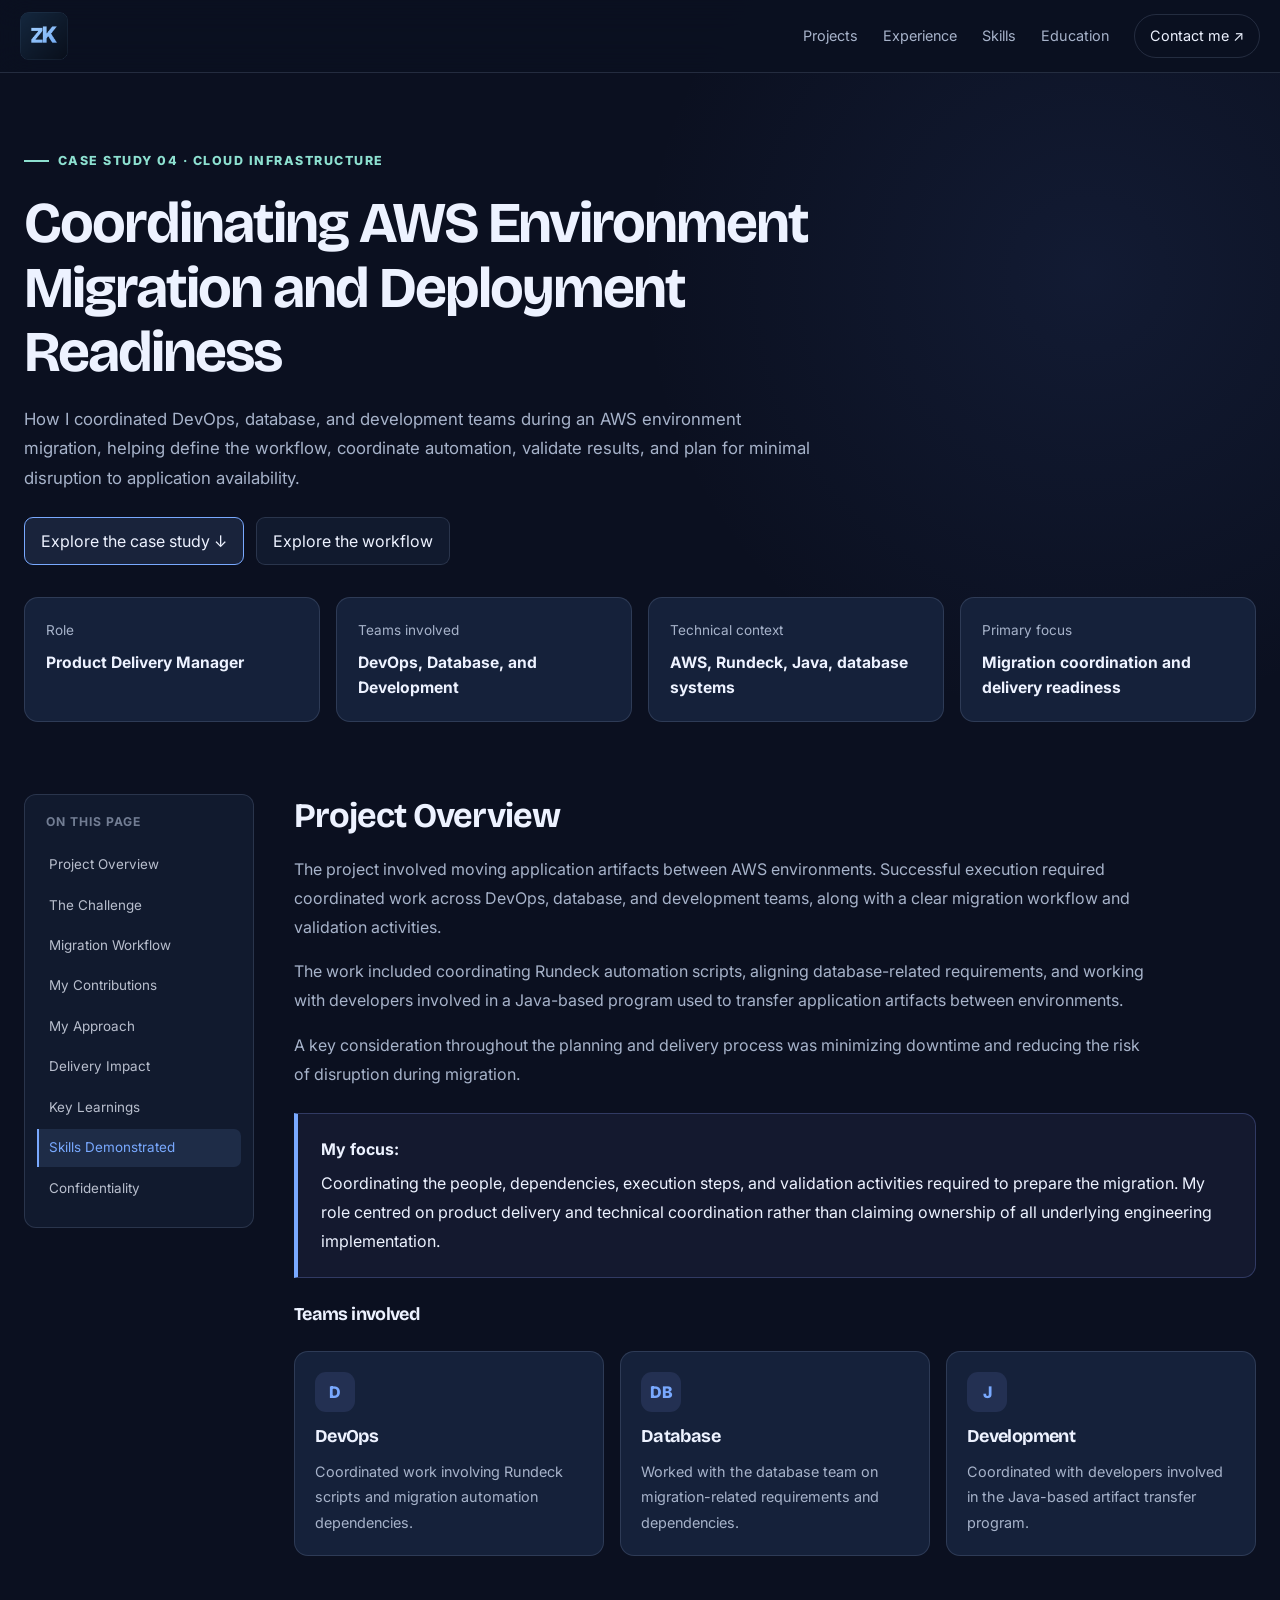
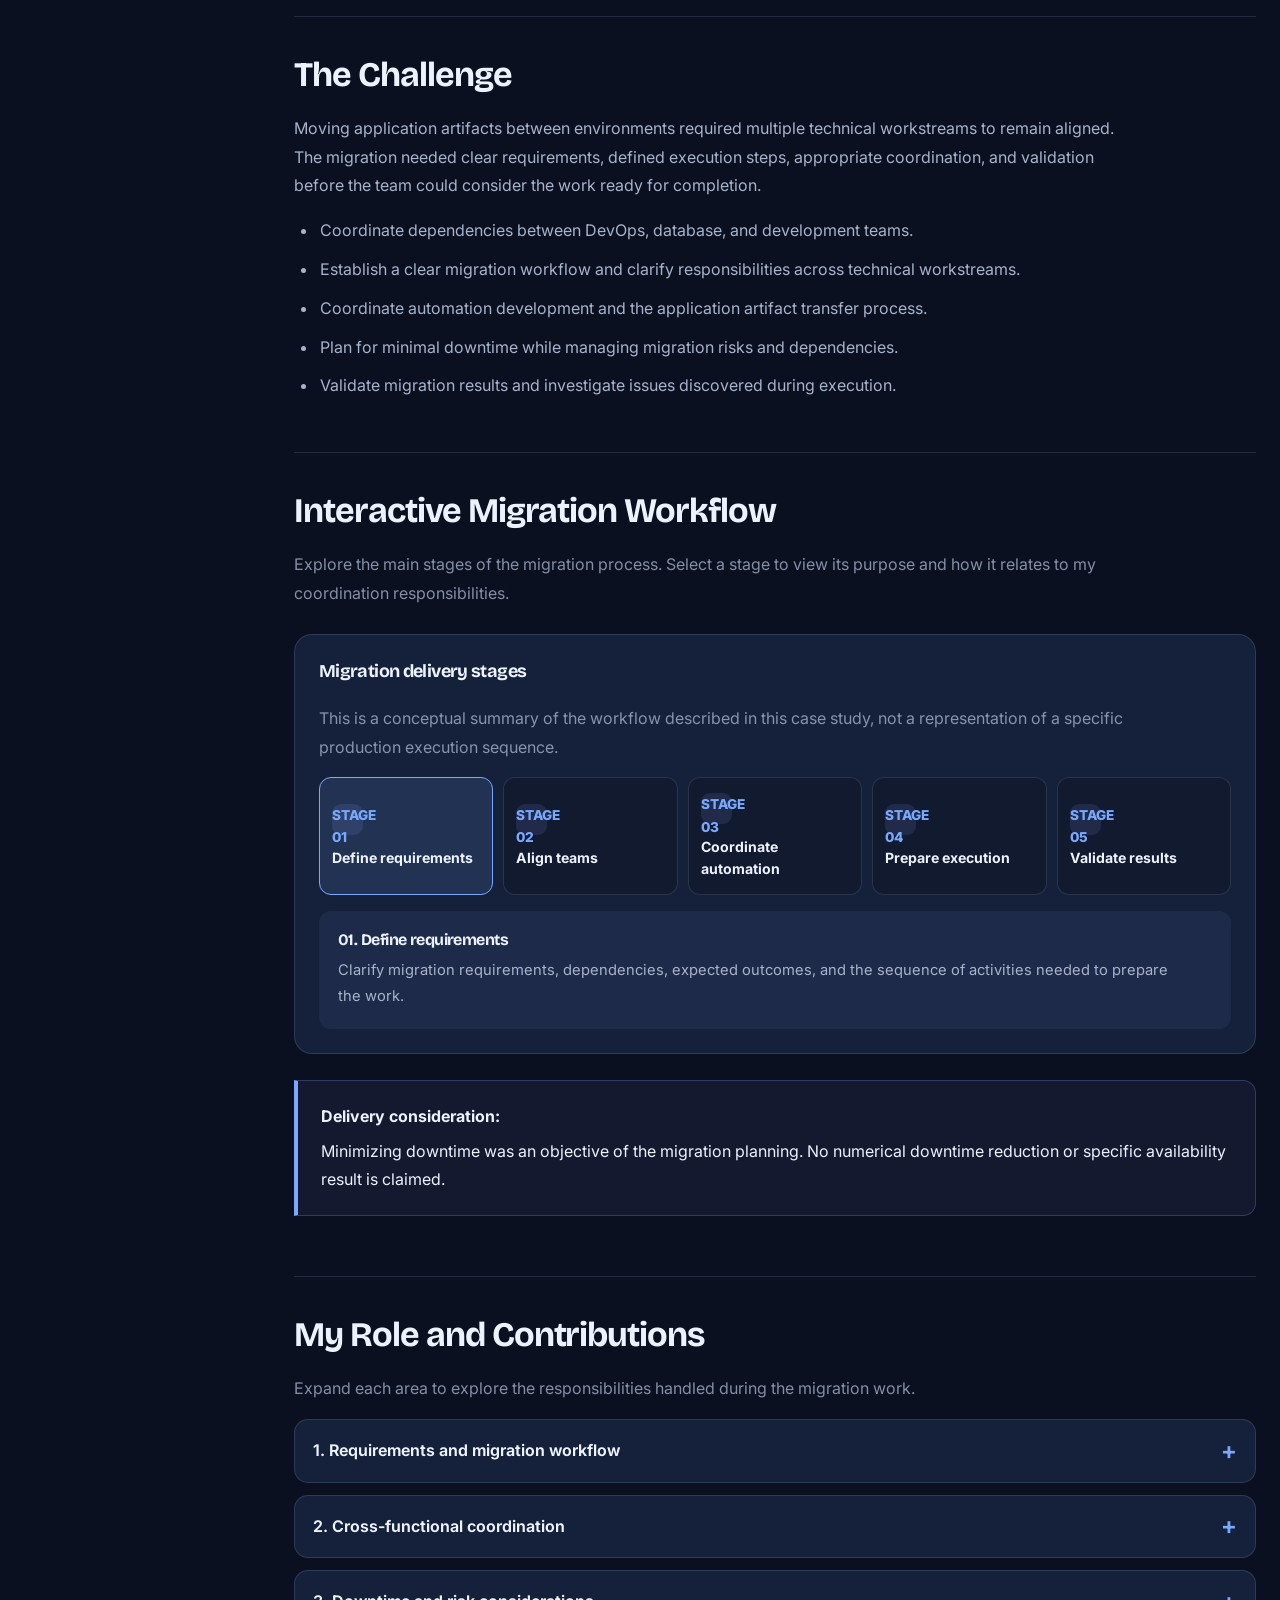
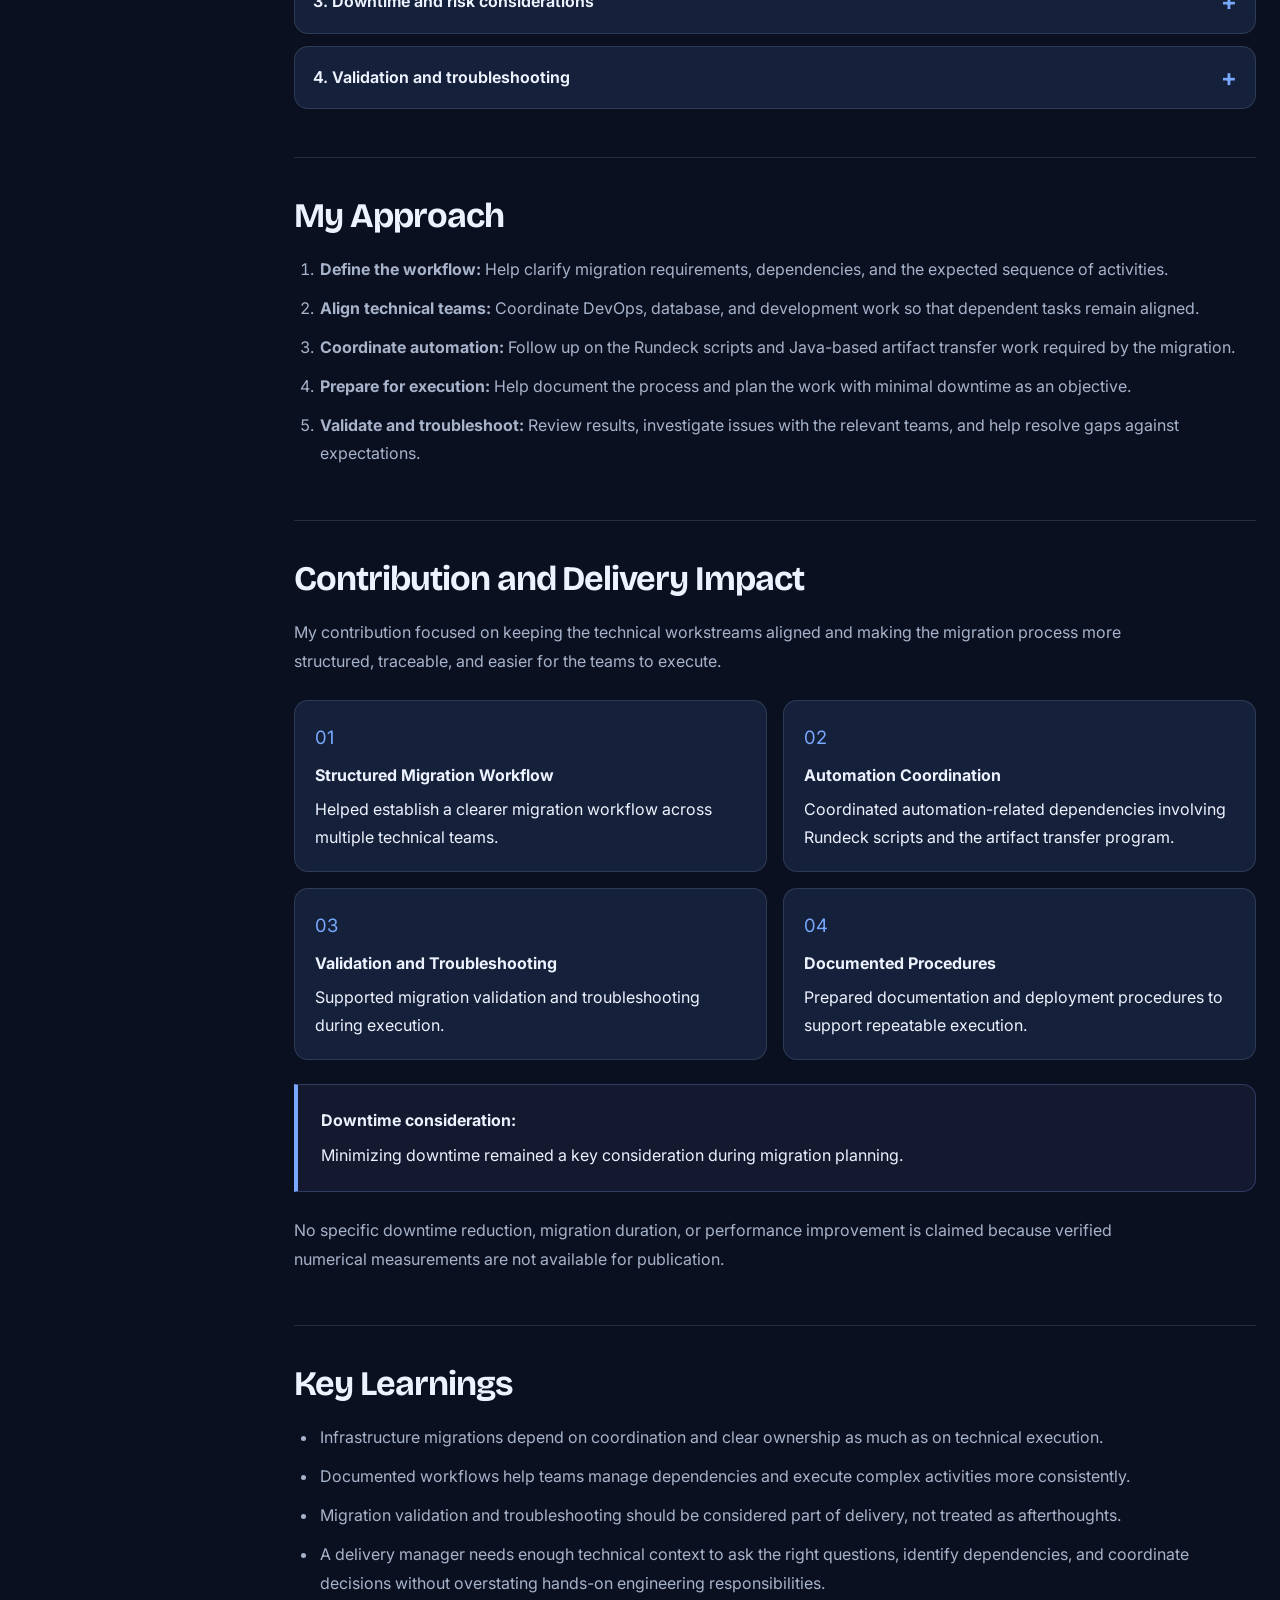
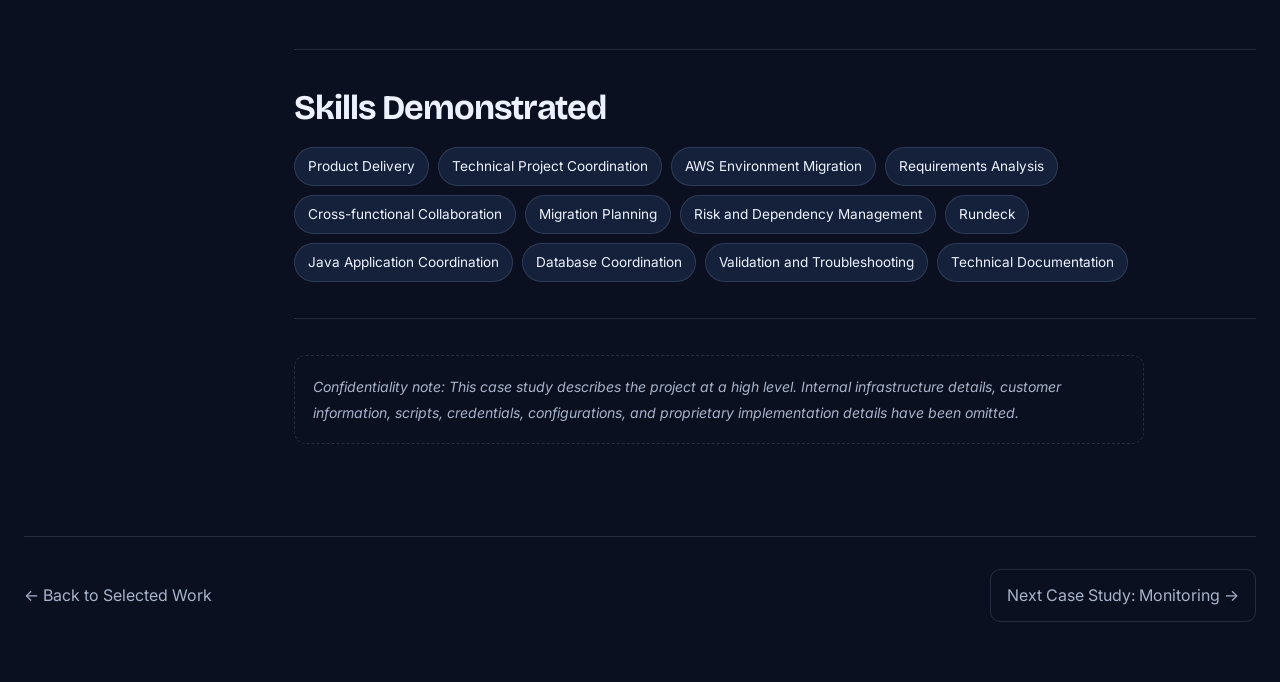
==== commit 7212ad0a: "Improve and optimize portfolio case studies" ====
--- a/aws-migration-case-study.html
+++ b/aws-migration-case-study.html
@@ -601,8 +601,8 @@
                 &larr; Back to Selected Work
             </a>
 
-            <a class="mon-next-link" href="iot-integration-case-study.html">
-                Next Case Study: IoT Integration &rarr;
+            <a class="mon-next-link" href="monitoring-case-study.html">
+                Next Case Study: Monitoring &rarr;
             </a>
         </footer>
 
--- a/styles.css
+++ b/styles.css
@@ -5701,4 +5701,30 @@
     box-shadow:
         0 0 0 4px var(--tree-gold-soft),
         0 0 18px var(--tree-gold-soft);
-}+}
+
+/* End of RPG SKILL TREE — SELECTION POLISH---------------------------------------------------------------------------------- */
+
+
+
+/* Hero recruiter contact link */
+
+.hero-contact-link {
+    display: inline-flex;
+    align-items: center;
+    color: var(--muted);
+    font-size: 0.92rem;
+    font-weight: 600;
+    text-decoration: none;
+    transition: color 0.2s ease;
+}
+
+.hero-contact-link:hover {
+    color: var(--accent);
+}
+
+.hero-contact-link:focus-visible {
+    outline: 2px solid var(--accent);
+    outline-offset: 5px;
+    border-radius: 3px;
+}
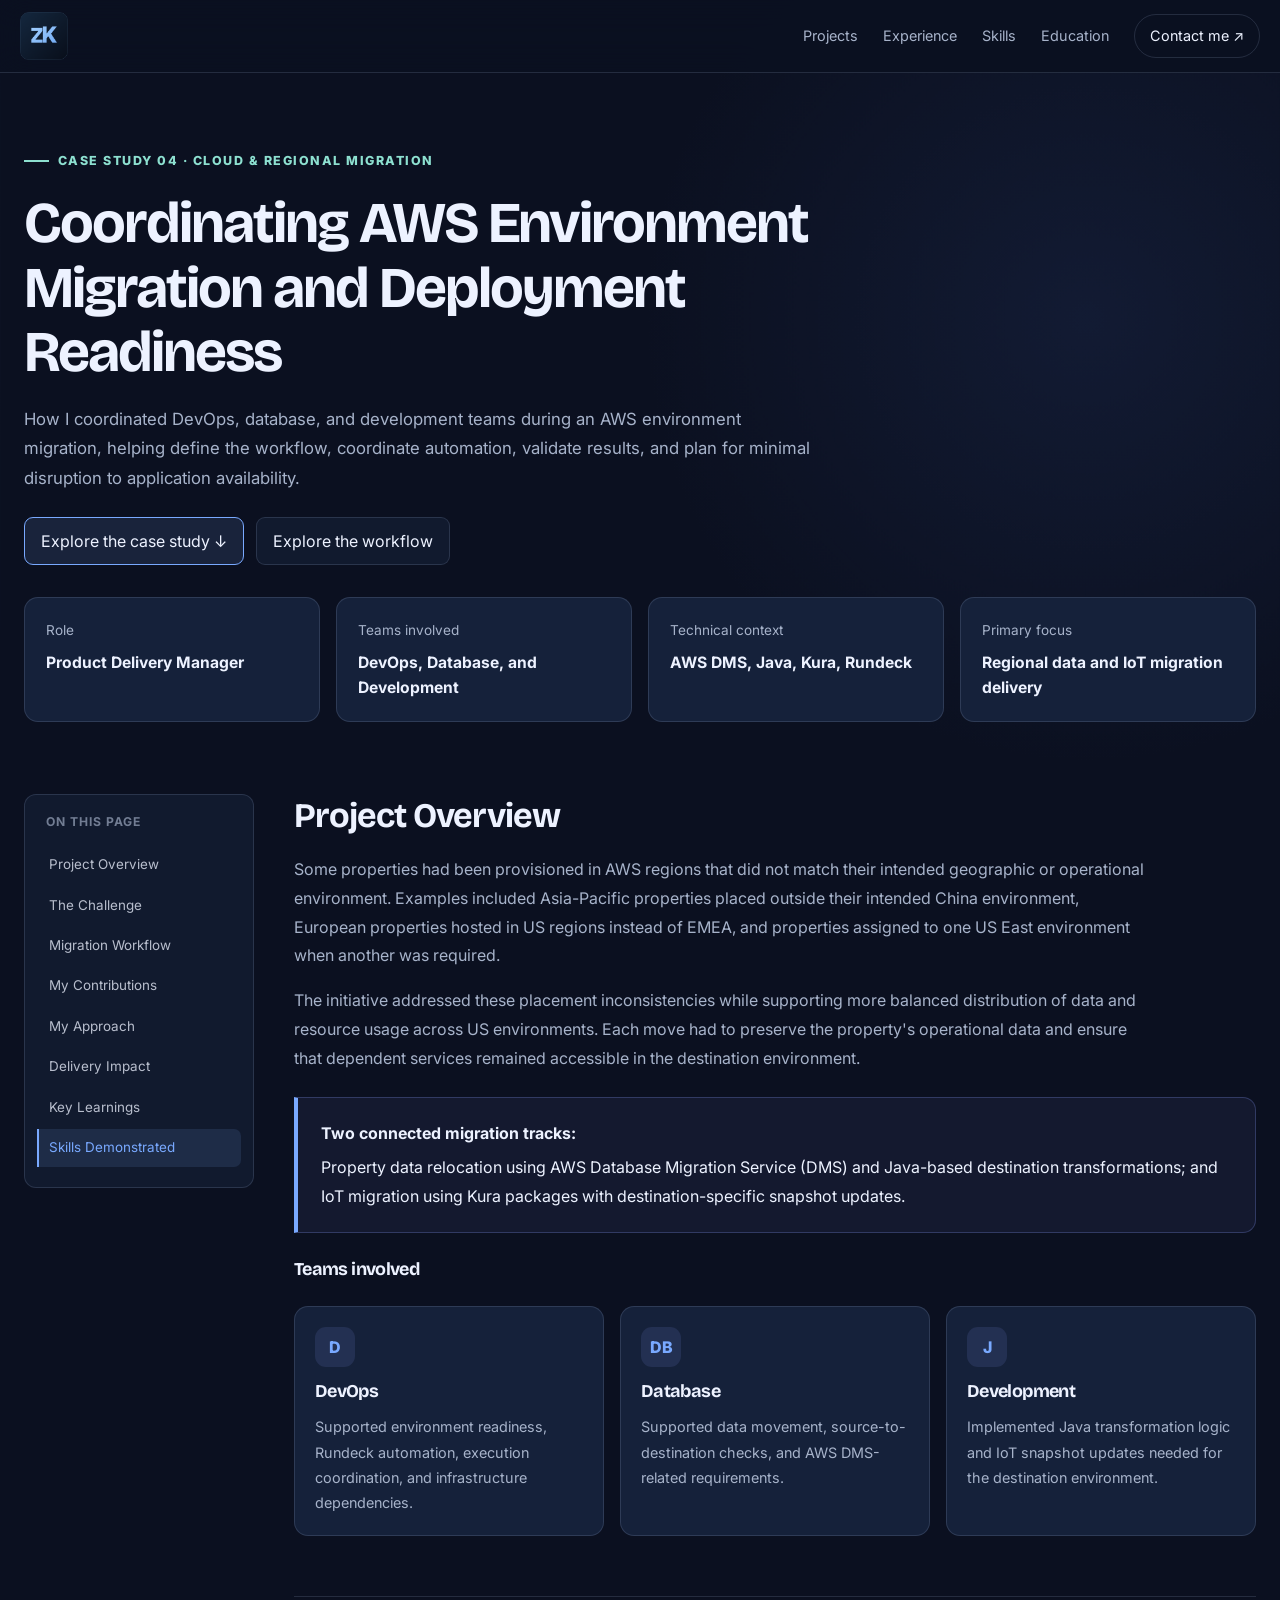
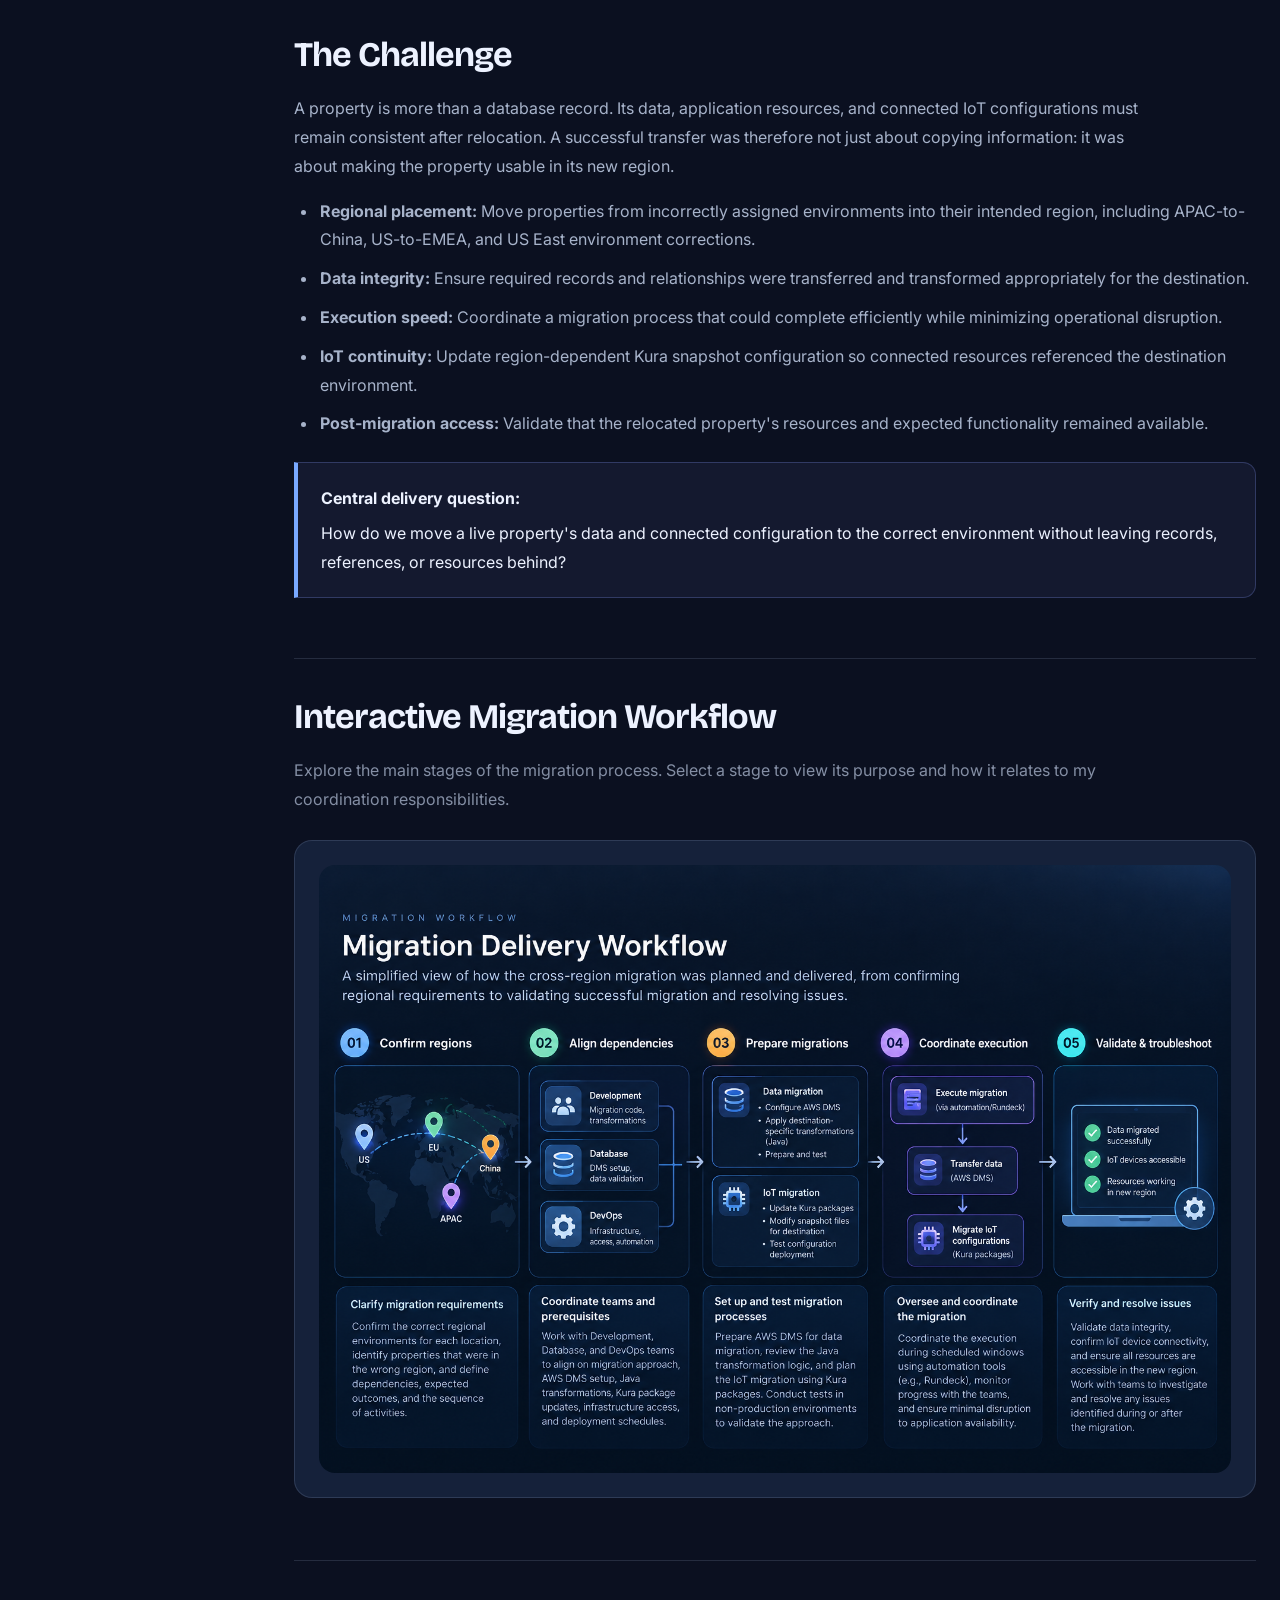
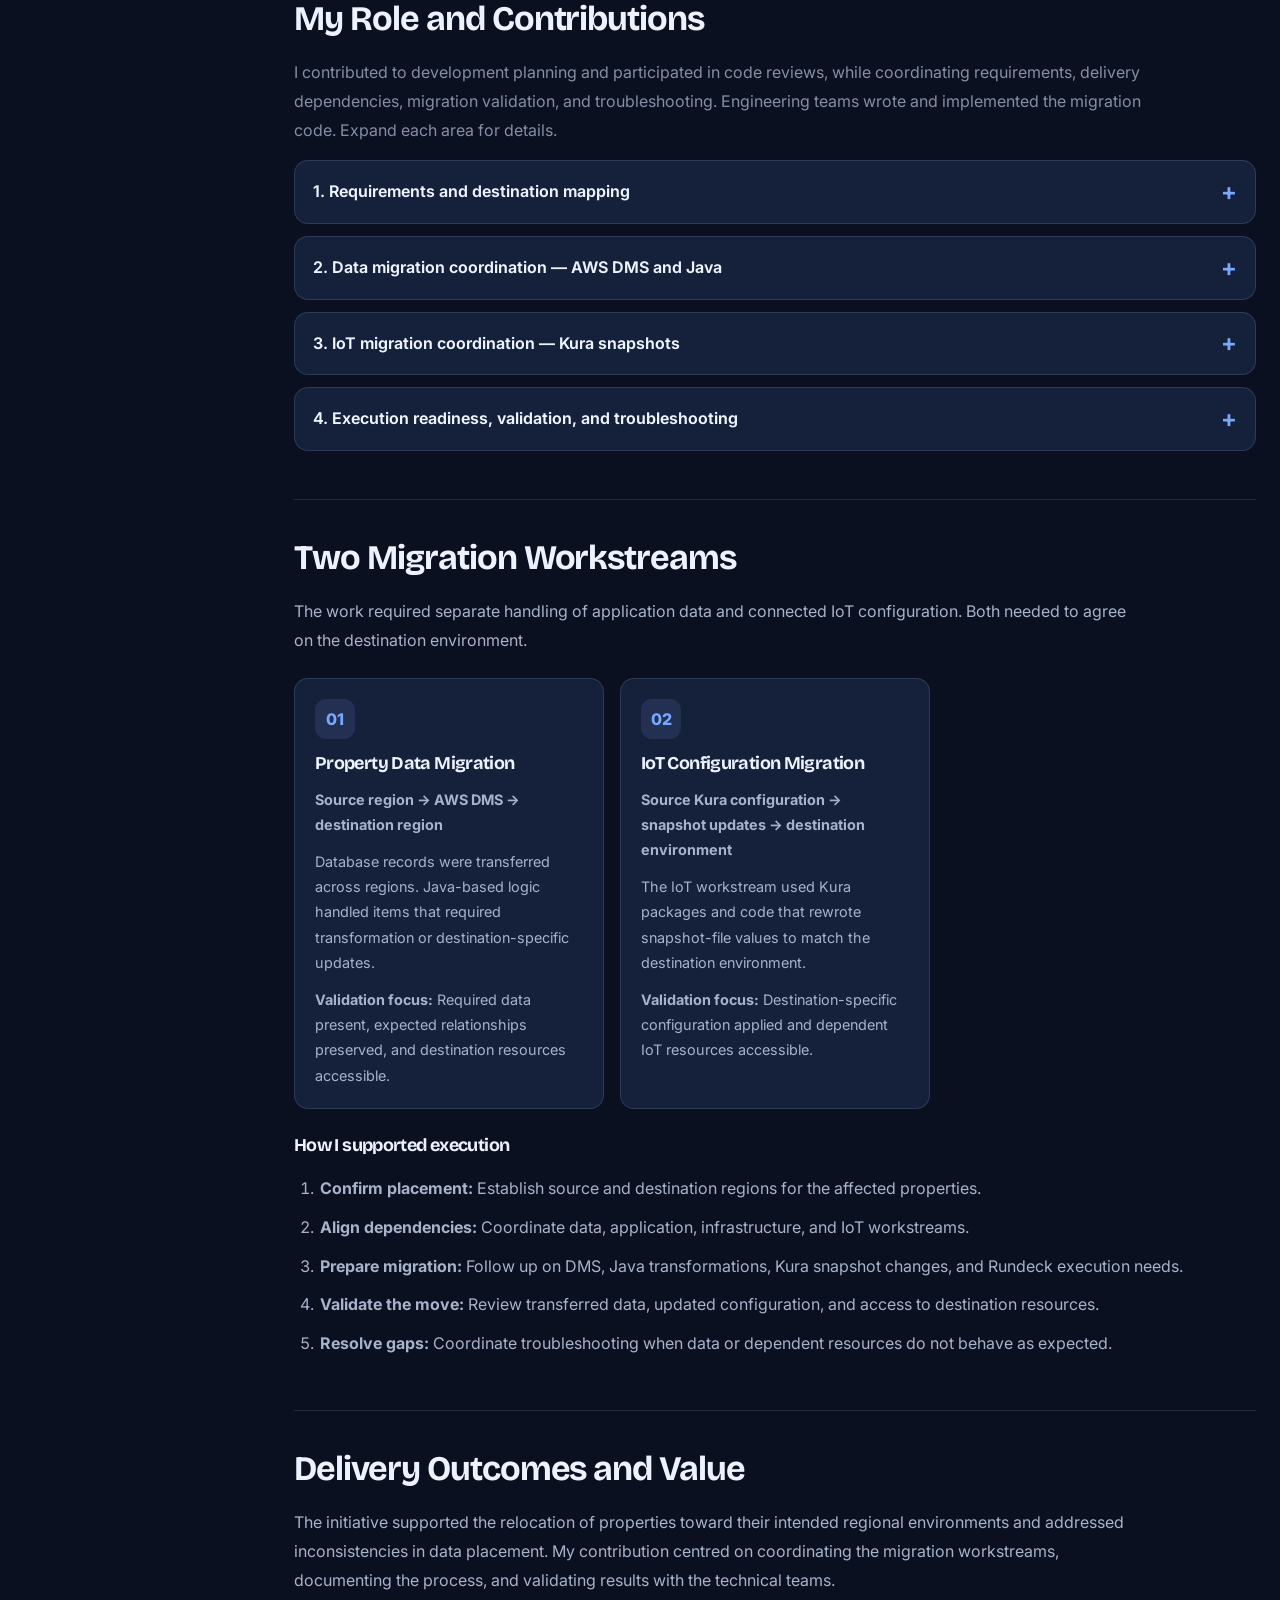
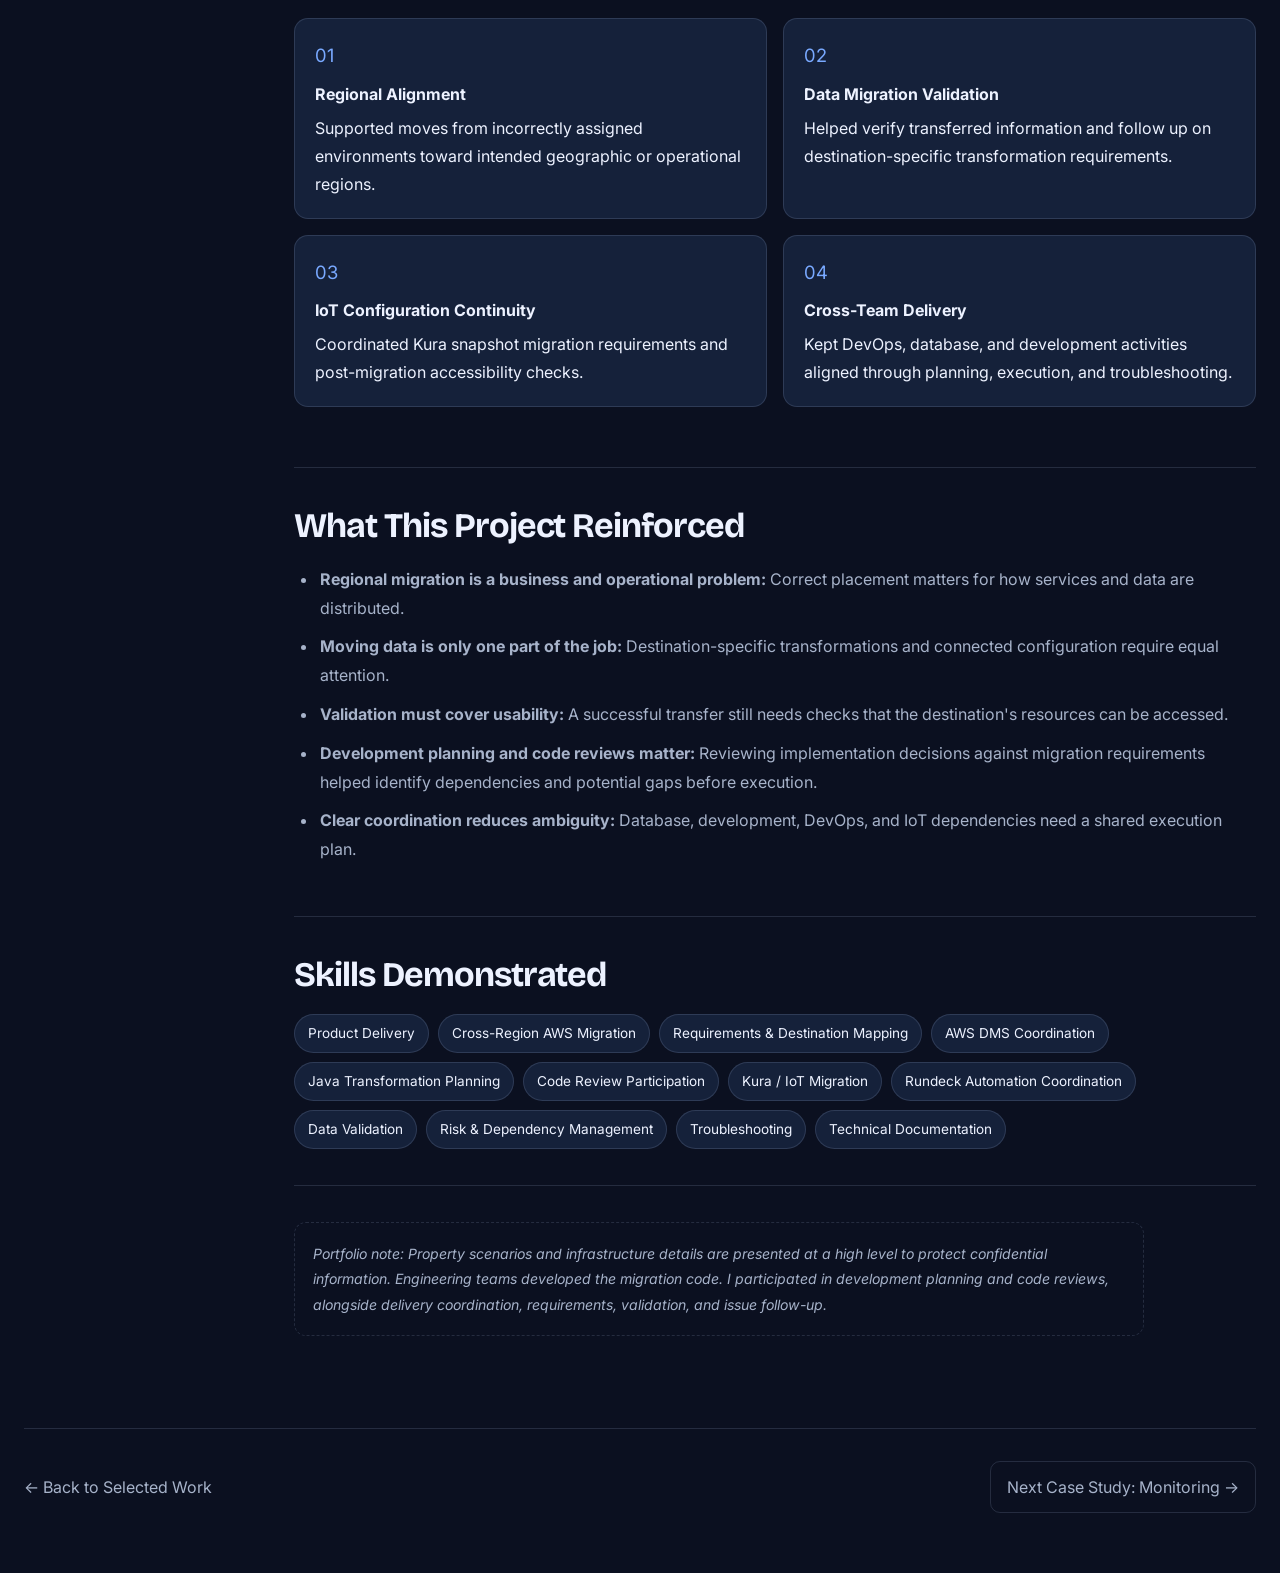
==== commit 73df2c02: "changes to migration case and added image for better flow" ====
--- a/aws-migration-case-study.html
+++ b/aws-migration-case-study.html
@@ -1,620 +1,611 @@
+
 
 <!DOCTYPE html>
+
 <html lang="en">
+
 <head>
+
     <meta charset="UTF-8">
+
         <script src="theme.js" ></script>
+
     <meta name="viewport" content="width=device-width, initial-scale=1.0">
+
     <meta name="description"
+
           content="Case study on AWS environment migration, cross-functional delivery coordination, deployment workflows, and migration validation.">
+
     <meta name="theme-color" content="#0b1020">
+
     <title>AWS Environment Migration | Zishan Khan</title>  
+
     <link rel="preconnect" href="https://fonts.googleapis.com">
+
     <link rel="preconnect" href="https://fonts.gstatic.com" crossorigin>
+
     <link
+
     href="https://fonts.googleapis.com/css2?family=Inter:wght@400;500;600;700&family=Space+Grotesk:wght@400;500;600;700&display=swap"
+
     rel="stylesheet"
+
     >
+
     <link rel="stylesheet" href="styles.css">
-   
+
+
+
 </head>
 
+
+
 <body>
 
+
+
     <div class="aws-progress-track" aria-hidden="true">
+
         <div class="aws-progress-bar" id="awsProgressBar"></div>
+
     </div>
 
+
+
        <!-- Navigation -->
+
     <header class="site-header">
+
         <div class="container nav">
+
             <a class="brand" href="index.html" aria-label="Go to homepage">
+
                 <img
+
                     class="brand-logo logo-dark"
+
                     src="images/logo-dark.png"
+
                     alt="Zishan Khan"
+
                 >
 
+
+
                 <img
+
                     class="brand-logo logo-light"
+
                     src="images/logo-light.png"
+
                     alt=""
+
                     aria-hidden="true"
+
                 >
+
           </a>
 
+
+
             <button
+
                 class="menu-toggle"
+
                 id="menuToggle"
+
                 type="button"
+
                 aria-label="Open navigation menu"
+
                 aria-controls="navLinks"
+
                 aria-expanded="false"
+
             >
+
                 <span id="menuIcon" aria-hidden="true">☰</span>
+
             </button>
 
+
+
                        <nav class="nav-links" id="navLinks" aria-label="Main navigation">
-                <a href="/index.html#projects">Projects</a>
-                <a href="/index.html#experience">Experience</a>
-                <a href="/index.html#skills">Skills</a>
-                <a href="/index.html#credentials">Education</a>
-                <a class="nav-contact" href="/index.html#contact">Contact me ↗</a>
+
+                <a href="index.html#projects">Projects</a>
+
+                <a href="index.html#experience">Experience</a>
+
+                <a href="index.html#skills">Skills</a>
+
+                <a href="index.html#credentials">Education</a>
+
+                <a class="nav-contact" href="index.html#contact">Contact me ↗</a>
+
             </nav>
+
         </div>
+
     </header>
 
+
+
     <main class="container">
 
+
+
         <!-- HERO -->
+
         <section class="case-hero" id="top">
 
+
+
             <p class="case-label">
-                Case Study 04 · Cloud Infrastructure
+
+                Case Study 04 · Cloud &amp; Regional Migration
+
             </p>
 
+
+
             <h1>
+
                 Coordinating AWS Environment Migration
+
                 and Deployment Readiness
+
             </h1>
 
+
+
             <p class="case-intro">
+
                 How I coordinated DevOps, database, and development teams
+
                 during an AWS environment migration, helping define the
+
                 workflow, coordinate automation, validate results, and
+
                 plan for minimal disruption to application availability.
+
             </p>
 
+
+
             <div class="aws-hero-actions">
+
                 <a class="aws-action aws-action-primary" href="#aws-overview">
+
                     Explore the case study ↓
+
                 </a>
+
                 <a class="aws-action" href="#aws-workflow">
+
                     Explore the workflow
+
                 </a>
+
             </div>
 
+
+
             <div class="case-meta">
 
+
+
                 <div class="meta-card">
+
                     <p>Role</p>
+
                     <strong>Product Delivery Manager</strong>
+
                 </div>
 
+
+
                 <div class="meta-card">
+
                     <p>Teams involved</p>
+
                     <strong>DevOps, Database, and Development</strong>
+
                 </div>
 
+
+
                 <div class="meta-card">
+
                     <p>Technical context</p>
-                    <strong>AWS, Rundeck, Java, database systems</strong>
+
+                    <strong>AWS DMS, Java, Kura, Rundeck</strong>
+
                 </div>
 
+
+
                 <div class="meta-card">
+
                     <p>Primary focus</p>
-                    <strong>Migration coordination and delivery readiness</strong>
+
+                    <strong>Regional data and IoT migration delivery</strong>
+
                 </div>
 
+
+
             </div>
+
         </section>
 
+
+
         <!-- MOBILE CONTENTS -->
+
         <details class="aws-mobile-toc">
+
             <summary>On this page · Jump to a section</summary>
+
             <div class="aws-mobile-links">
+
                 <a href="#aws-overview">Project Overview</a>
+
                 <a href="#aws-challenge">The Challenge</a>
+
                 <a href="#aws-workflow">Interactive Migration Workflow</a>
+
                 <a href="#aws-contributions">My Role and Contributions</a>
+
                 <a href="#aws-approach">My Approach</a>
+
                 <a href="#aws-outcomes">Contribution and Delivery Impact</a>
+
                 <a href="#aws-learnings">Key Learnings</a>
+
                 <a href="#aws-skills">Skills Demonstrated</a>
-                <a href="#aws-confidentiality">Confidentiality</a>
+
+
             </div>
+
         </details>
 
+
+
         <div class="aws-layout">
 
+
+
             <!-- DESKTOP CONTENTS -->
+
             <aside class="aws-toc" aria-label="Case study contents">
+
                 <p class="aws-toc-title">On this page</p>
+
                 <a href="#aws-overview">Project Overview</a>
+
                 <a href="#aws-challenge">The Challenge</a>
+
                 <a href="#aws-workflow">Migration Workflow</a>
+
                 <a href="#aws-contributions">My Contributions</a>
+
                 <a href="#aws-approach">My Approach</a>
+
                 <a href="#aws-outcomes">Delivery Impact</a>
+
                 <a href="#aws-learnings">Key Learnings</a>
+
                 <a href="#aws-skills">Skills Demonstrated</a>
-                <a href="#aws-confidentiality">Confidentiality</a>
+
+
             </aside>
 
+
+
             <div class="aws-content">
 
+
+
                 <!-- OVERVIEW -->
+
                 <section class="case-section aws-reveal" id="aws-overview">
-
                     <h2>Project Overview</h2>
-
                     <p>
-                        The project involved moving application artifacts between
-                        AWS environments. Successful execution required coordinated
-                        work across DevOps, database, and development teams, along
-                        with a clear migration workflow and validation activities.
+                        Some properties had been provisioned in AWS regions that did not match
+                        their intended geographic or operational environment. Examples included
+                        Asia-Pacific properties placed outside their intended China environment,
+                        European properties hosted in US regions instead of EMEA, and properties
+                        assigned to one US East environment when another was required.
                     </p>
-
                     <p>
-                        The work included coordinating Rundeck automation scripts,
-                        aligning database-related requirements, and working with
-                        developers involved in a Java-based program used to transfer
-                        application artifacts between environments.
+                        The initiative addressed these placement inconsistencies while supporting
+                        more balanced distribution of data and resource usage across US environments.
+                        Each move had to preserve the property's operational data and ensure that
+                        dependent services remained accessible in the destination environment.
                     </p>
-
-                    <p>
-                        A key consideration throughout the planning and delivery
-                        process was minimizing downtime and reducing the risk of
-                        disruption during migration.
-                    </p>
-
                     <div class="case-callout">
-                        <strong>My focus:</strong>
-                        Coordinating the people, dependencies, execution steps,
-                        and validation activities required to prepare the migration.
-                        My role centred on product delivery and technical
-                        coordination rather than claiming ownership of all
-                        underlying engineering implementation.
+                        <strong>Two connected migration tracks:</strong>
+                        Property data relocation using AWS Database Migration Service (DMS)
+                        and Java-based destination transformations; and IoT migration using
+                        Kura packages with destination-specific snapshot updates.
                     </div>
-
                     <h3>Teams involved</h3>
-
                     <div class="aws-team-grid">
-
                         <article class="aws-team-card">
                             <span class="aws-team-icon" aria-hidden="true">D</span>
                             <h3>DevOps</h3>
-                            <p>
-                                Coordinated work involving Rundeck scripts and
-                                migration automation dependencies.
-                            </p>
+                            <p>Supported environment readiness, Rundeck automation, execution coordination, and infrastructure dependencies.</p>
                         </article>
-
                         <article class="aws-team-card">
                             <span class="aws-team-icon" aria-hidden="true">DB</span>
                             <h3>Database</h3>
-                            <p>
-                                Worked with the database team on migration-related
-                                requirements and dependencies.
-                            </p>
+                            <p>Supported data movement, source-to-destination checks, and AWS DMS-related requirements.</p>
                         </article>
-
                         <article class="aws-team-card">
                             <span class="aws-team-icon" aria-hidden="true">J</span>
                             <h3>Development</h3>
-                            <p>
-                                Coordinated with developers involved in the
-                                Java-based artifact transfer program.
-                            </p>
+                            <p>Implemented Java transformation logic and IoT snapshot updates needed for the destination environment.</p>
                         </article>
-
                     </div>
-
-                </section>
+                </section>
+
+
 
                 <!-- CHALLENGE -->
+
                 <section class="case-section aws-reveal" id="aws-challenge">
-
                     <h2>The Challenge</h2>
-
                     <p>
-                        Moving application artifacts between environments required
-                        multiple technical workstreams to remain aligned. The
-                        migration needed clear requirements, defined execution
-                        steps, appropriate coordination, and validation before
-                        the team could consider the work ready for completion.
+                        A property is more than a database record. Its data, application resources,
+                        and connected IoT configurations must remain consistent after relocation.
+                        A successful transfer was therefore not just about copying information:
+                        it was about making the property usable in its new region.
                     </p>
-
                     <ul>
-                        <li>
-                            Coordinate dependencies between DevOps, database,
-                            and development teams.
-                        </li>
-                        <li>
-                            Establish a clear migration workflow and clarify
-                            responsibilities across technical workstreams.
-                        </li>
-                        <li>
-                            Coordinate automation development and the application
-                            artifact transfer process.
-                        </li>
-                        <li>
-                            Plan for minimal downtime while managing migration
-                            risks and dependencies.
-                        </li>
-                        <li>
-                            Validate migration results and investigate issues
-                            discovered during execution.
-                        </li>
+                        <li><strong>Regional placement:</strong> Move properties from incorrectly assigned environments into their intended region, including APAC-to-China, US-to-EMEA, and US East environment corrections.</li>
+                        <li><strong>Data integrity:</strong> Ensure required records and relationships were transferred and transformed appropriately for the destination.</li>
+                        <li><strong>Execution speed:</strong> Coordinate a migration process that could complete efficiently while minimizing operational disruption.</li>
+                        <li><strong>IoT continuity:</strong> Update region-dependent Kura snapshot configuration so connected resources referenced the destination environment.</li>
+                        <li><strong>Post-migration access:</strong> Validate that the relocated property's resources and expected functionality remained available.</li>
                     </ul>
-
-                </section>
+                    <div class="case-callout">
+                        <strong>Central delivery question:</strong>
+                        How do we move a live property's data and connected configuration to the
+                        correct environment without leaving records, references, or resources behind?
+                    </div>
+                </section>
+
+
 
                 <!-- INTERACTIVE WORKFLOW -->
+
                 <section class="case-section aws-reveal" id="aws-workflow">
 
+
+
                     <h2>Interactive Migration Workflow</h2>
 
+
+
                     <p class="aws-muted">
+
                         Explore the main stages of the migration process.
+
                         Select a stage to view its purpose and how it relates
+
                         to my coordination responsibilities.
+
                     </p>
 
-                    <div class="aws-workflow">
-
-                        <h3>Migration delivery stages</h3>
-
-                        <p class="aws-muted">
-                            This is a conceptual summary of the workflow described
-                            in this case study, not a representation of a specific
-                            production execution sequence.
-                        </p>
-
-                        <div class="aws-workflow-grid" role="group"
-                             aria-label="Interactive migration stages">
-
-                            <button class="aws-stage" type="button"
-                                    data-stage="0" aria-pressed="true">
-                                <span class="aws-stage-number">STAGE 01</span>
-                                <strong>Define requirements</strong>
-                            </button>
-
-                            <button class="aws-stage" type="button"
-                                    data-stage="1" aria-pressed="false">
-                                <span class="aws-stage-number">STAGE 02</span>
-                                <strong>Align teams</strong>
-                            </button>
-
-                            <button class="aws-stage" type="button"
-                                    data-stage="2" aria-pressed="false">
-                                <span class="aws-stage-number">STAGE 03</span>
-                                <strong>Coordinate automation</strong>
-                            </button>
-
-                            <button class="aws-stage" type="button"
-                                    data-stage="3" aria-pressed="false">
-                                <span class="aws-stage-number">STAGE 04</span>
-                                <strong>Prepare execution</strong>
-                            </button>
-
-                            <button class="aws-stage" type="button"
-                                    data-stage="4" aria-pressed="false">
-                                <span class="aws-stage-number">STAGE 05</span>
-                                <strong>Validate results</strong>
-                            </button>
-
-                        </div>
-
-                        <div class="aws-stage-detail" aria-live="polite">
-                            <h4 id="awsStageTitle">01. Define requirements</h4>
-                            <p id="awsStageDescription">
-                                Clarify migration requirements, dependencies,
-                                expected outcomes, and the sequence of activities
-                                needed to prepare the work.
-                            </p>
-                        </div>
-
+
+
+               
+<div class="aws-workflow">
+    <img
+        src="images/aws-migration-workflow.png"
+        alt="Five-stage AWS migration workflow covering regional requirements, team dependencies, AWS DMS and IoT migration preparation, coordinated execution, and validation."
+        class="aws-workflow-image"
+        loading="lazy"
+    >
+</div>
+
+
+
+                    
+
+
+
+                </section>
+
+
+
+                <!-- CONTRIBUTIONS -->
+
+                <section class="case-section aws-reveal" id="aws-contributions">
+                    <h2>My Role and Contributions</h2>
+                    <p class="aws-muted">I contributed to development planning and participated in code reviews, while coordinating requirements, delivery dependencies, migration validation, and troubleshooting. Engineering teams wrote and implemented the migration code. Expand each area for details.</p>
+                    <details class="aws-accordion">
+                        <summary>1. Requirements and destination mapping</summary>
+                        <div class="aws-accordion-body"><ul>
+                            <li>Helped clarify which properties needed to move, their source environment, and the intended destination.</li>
+                            <li>Worked with teams to identify dependencies between property data, application resources, and IoT configuration.</li>
+                            <li>Helped define the expected outcome and the checks needed after migration.</li>
+                        </ul></div>
+                    </details>
+                    <details class="aws-accordion">
+                        <summary>2. Data migration coordination — AWS DMS and Java</summary>
+                        <div class="aws-accordion-body"><ul>
+                            <li>Coordinated database and development work around transferring data between AWS regions using DMS.</li>
+                            <li>Participated in development planning for the Java-based transformations needed to update destination-specific data.</li>
+                            <li>Participated in code reviews, discussing implementation considerations and alignment with the agreed migration requirements.</li>
+                            <li>Followed up on data transfer progress, discrepancies, and validation dependencies.</li>
+                        </ul></div>
+                    </details>
+                    <details class="aws-accordion">
+                        <summary>3. IoT migration coordination — Kura snapshots</summary>
+                        <div class="aws-accordion-body"><ul>
+                            <li>Coordinated the separate IoT migration workstream involving Kura packages.</li>
+                            <li>Participated in development planning for Kura snapshot-file updates that applied destination-specific configuration.</li>
+                            <li>Participated in code reviews and technical discussions related to snapshot changes and migration dependencies.</li>
+                            <li>Supported checks that IoT-related resources remained accessible after the regional move.</li>
+                        </ul></div>
+                    </details>
+                    <details class="aws-accordion">
+                        <summary>4. Execution readiness, validation, and troubleshooting</summary>
+                        <div class="aws-accordion-body"><ul>
+                            <li>Coordinated DevOps, database, and development teams, including Rundeck automation dependencies and implementation review follow-ups.</li>
+                            <li>Helped prepare execution steps and documentation with minimal downtime as a planning goal.</li>
+                            <li>Reviewed migration outcomes and participated in investigating data or resource-access issues.</li>
+                        </ul></div>
+                    </details>
+                </section>
+
+
+
+                <!-- APPROACH -->
+
+                <section class="case-section aws-reveal" id="aws-approach">
+                    <h2>Two Migration Workstreams</h2>
+                    <p>The work required separate handling of application data and connected IoT configuration. Both needed to agree on the destination environment.</p>
+                    <div class="aws-team-grid">
+                        <article class="aws-team-card">
+                            <span class="aws-team-icon" aria-hidden="true">01</span>
+                            <h3>Property Data Migration</h3>
+                            <p><strong>Source region → AWS DMS → destination region</strong></p>
+                            <p>Database records were transferred across regions. Java-based logic handled items that required transformation or destination-specific updates.</p>
+                            <p><strong>Validation focus:</strong> Required data present, expected relationships preserved, and destination resources accessible.</p>
+                        </article>
+                        <article class="aws-team-card">
+                            <span class="aws-team-icon" aria-hidden="true">02</span>
+                            <h3>IoT Configuration Migration</h3>
+                            <p><strong>Source Kura configuration → snapshot updates → destination environment</strong></p>
+                            <p>The IoT workstream used Kura packages and code that rewrote snapshot-file values to match the destination environment.</p>
+                            <p><strong>Validation focus:</strong> Destination-specific configuration applied and dependent IoT resources accessible.</p>
+                        </article>
                     </div>
-
-                    <div class="case-callout">
-                        <strong>Delivery consideration:</strong>
-                        Minimizing downtime was an objective of the migration
-                        planning. No numerical downtime reduction or specific
-                        availability result is claimed.
+                    <h3>How I supported execution</h3>
+                    <ol>
+                        <li><strong>Confirm placement:</strong> Establish source and destination regions for the affected properties.</li>
+                        <li><strong>Align dependencies:</strong> Coordinate data, application, infrastructure, and IoT workstreams.</li>
+                        <li><strong>Prepare migration:</strong> Follow up on DMS, Java transformations, Kura snapshot changes, and Rundeck execution needs.</li>
+                        <li><strong>Validate the move:</strong> Review transferred data, updated configuration, and access to destination resources.</li>
+                        <li><strong>Resolve gaps:</strong> Coordinate troubleshooting when data or dependent resources do not behave as expected.</li>
+                    </ol>
+                </section>
+
+
+
+                <!-- OUTCOMES -->
+
+                <section class="case-section aws-reveal" id="aws-outcomes">
+                    <h2>Delivery Outcomes and Value</h2>
+                    <p>
+                        The initiative supported the relocation of properties toward their intended
+                        regional environments and addressed inconsistencies in data placement.
+                        My contribution centred on coordinating the migration workstreams,
+                        documenting the process, and validating results with the technical teams.
+                    </p>
+                    <div class="aws-outcome-grid">
+                        <article class="aws-outcome-card"><span class="aws-outcome-icon" aria-hidden="true">01</span><strong>Regional Alignment</strong>Supported moves from incorrectly assigned environments toward intended geographic or operational regions.</article>
+                        <article class="aws-outcome-card"><span class="aws-outcome-icon" aria-hidden="true">02</span><strong>Data Migration Validation</strong>Helped verify transferred information and follow up on destination-specific transformation requirements.</article>
+                        <article class="aws-outcome-card"><span class="aws-outcome-icon" aria-hidden="true">03</span><strong>IoT Configuration Continuity</strong>Coordinated Kura snapshot migration requirements and post-migration accessibility checks.</article>
+                        <article class="aws-outcome-card"><span class="aws-outcome-icon" aria-hidden="true">04</span><strong>Cross-Team Delivery</strong>Kept DevOps, database, and development activities aligned through planning, execution, and troubleshooting.</article>
                     </div>
-
-                </section>
-
-                <!-- CONTRIBUTIONS -->
-                <section class="case-section aws-reveal" id="aws-contributions">
-
-                    <h2>My Role and Contributions</h2>
-
-                    <p class="aws-muted">
-                        Expand each area to explore the responsibilities
-                        handled during the migration work.
-                    </p>
-
-                    <details class="aws-accordion">
-                        <summary>1. Requirements and migration workflow</summary>
-                        <div class="aws-accordion-body">
-                            <ul>
-                                <li>
-                                    Helped define migration requirements and the
-                                    workflow needed to coordinate the activity.
-                                </li>
-                                <li>
-                                    Worked across technical teams to clarify
-                                    dependencies and align the sequence of
-                                    migration activities.
-                                </li>
-                                <li>
-                                    Helped maintain a shared understanding of the
-                                    expected process and delivery requirements.
-                                </li>
-                            </ul>
-                        </div>
-                    </details>
-
-                    <details class="aws-accordion">
-                        <summary>2. Cross-functional coordination</summary>
-                        <div class="aws-accordion-body">
-                            <ul>
-                                <li>
-                                    Coordinated DevOps, database, and development
-                                    teams throughout migration preparation and execution.
-                                </li>
-                                <li>
-                                    Coordinated the development of Rundeck scripts
-                                    supporting the migration workflow.
-                                </li>
-                                <li>
-                                    Worked with developers involved in the Java-based
-                                    artifact transfer program, helping align technical
-                                    implementation with migration requirements.
-                                </li>
-                                <li>
-                                    Followed up on technical dependencies and issues
-                                    requiring input from different teams.
-                                </li>
-                            </ul>
-                        </div>
-                    </details>
-
-                    <details class="aws-accordion">
-                        <summary>3. Downtime and risk considerations</summary>
-                        <div class="aws-accordion-body">
-                            <ul>
-                                <li>
-                                    Helped plan the migration workflow with the objective
-                                    of minimizing application downtime.
-                                </li>
-                                <li>
-                                    Coordinated the steps needed to prepare the migration
-                                    and reduce avoidable execution risks.
-                                </li>
-                                <li>
-                                    Helped ensure that migration activities and
-                                    dependencies were documented for the teams involved.
-                                </li>
-                            </ul>
-                        </div>
-                    </details>
-
-                    <details class="aws-accordion">
-                        <summary>4. Validation and troubleshooting</summary>
-                        <div class="aws-accordion-body">
-                            <ul>
-                                <li>
-                                    Reviewed and validated migration results against
-                                    the expected outcome.
-                                </li>
-                                <li>
-                                    Participated in troubleshooting issues identified
-                                    during migration activities.
-                                </li>
-                                <li>
-                                    Prepared documentation and deployment procedures
-                                    to support a more consistent execution process.
-                                </li>
-                            </ul>
-                        </div>
-                    </details>
-
-                </section>
-
-                <!-- APPROACH -->
-                <section class="case-section aws-reveal" id="aws-approach">
-
-                    <h2>My Approach</h2>
-
-                    <ol>
-                        <li>
-                            <strong>Define the workflow:</strong>
-                            Help clarify migration requirements, dependencies,
-                            and the expected sequence of activities.
-                        </li>
-                        <li>
-                            <strong>Align technical teams:</strong>
-                            Coordinate DevOps, database, and development work
-                            so that dependent tasks remain aligned.
-                        </li>
-                        <li>
-                            <strong>Coordinate automation:</strong>
-                            Follow up on the Rundeck scripts and Java-based
-                            artifact transfer work required by the migration.
-                        </li>
-                        <li>
-                            <strong>Prepare for execution:</strong>
-                            Help document the process and plan the work with
-                            minimal downtime as an objective.
-                        </li>
-                        <li>
-                            <strong>Validate and troubleshoot:</strong>
-                            Review results, investigate issues with the relevant
-                            teams, and help resolve gaps against expectations.
-                        </li>
-                    </ol>
-
-                </section>
-
-                <!-- OUTCOMES -->
-                <section class="case-section aws-reveal" id="aws-outcomes">
-
-                    <h2>Contribution and Delivery Impact</h2>
-
-                    <p>
-                        My contribution focused on keeping the technical workstreams
-                        aligned and making the migration process more structured,
-                        traceable, and easier for the teams to execute.
-                    </p>
-
-                    <div class="aws-outcome-grid">
-
-                        <article class="aws-outcome-card">
-                            <span class="aws-outcome-icon" aria-hidden="true">01</span>
-                            <strong>Structured Migration Workflow</strong>
-                            Helped establish a clearer migration workflow
-                            across multiple technical teams.
-                        </article>
-
-                        <article class="aws-outcome-card">
-                            <span class="aws-outcome-icon" aria-hidden="true">02</span>
-                            <strong>Automation Coordination</strong>
-                            Coordinated automation-related dependencies
-                            involving Rundeck scripts and the artifact
-                            transfer program.
-                        </article>
-
-                        <article class="aws-outcome-card">
-                            <span class="aws-outcome-icon" aria-hidden="true">03</span>
-                            <strong>Validation and Troubleshooting</strong>
-                            Supported migration validation and troubleshooting
-                            during execution.
-                        </article>
-
-                        <article class="aws-outcome-card">
-                            <span class="aws-outcome-icon" aria-hidden="true">04</span>
-                            <strong>Documented Procedures</strong>
-                            Prepared documentation and deployment procedures
-                            to support repeatable execution.
-                        </article>
-
-                    </div>
-
-                    <div class="case-callout">
-                        <strong>Downtime consideration:</strong>
-                        Minimizing downtime remained a key consideration
-                        during migration planning.
-                    </div>
-
-                    <p>
-                        No specific downtime reduction, migration duration,
-                        or performance improvement is claimed because verified
-                        numerical measurements are not available for publication.
-                    </p>
-
-                </section>
+                </section>
+
+
 
                 <!-- LEARNINGS -->
+
                 <section class="case-section aws-reveal" id="aws-learnings">
-
-                    <h2>Key Learnings</h2>
-
+                    <h2>What This Project Reinforced</h2>
                     <ul>
-                        <li>
-                            Infrastructure migrations depend on coordination
-                            and clear ownership as much as on technical execution.
-                        </li>
-                        <li>
-                            Documented workflows help teams manage dependencies
-                            and execute complex activities more consistently.
-                        </li>
-                        <li>
-                            Migration validation and troubleshooting should
-                            be considered part of delivery, not treated as
-                            afterthoughts.
-                        </li>
-                        <li>
-                            A delivery manager needs enough technical context
-                            to ask the right questions, identify dependencies,
-                            and coordinate decisions without overstating
-                            hands-on engineering responsibilities.
-                        </li>
+                        <li><strong>Regional migration is a business and operational problem:</strong> Correct placement matters for how services and data are distributed.</li>
+                        <li><strong>Moving data is only one part of the job:</strong> Destination-specific transformations and connected configuration require equal attention.</li>
+                        <li><strong>Validation must cover usability:</strong> A successful transfer still needs checks that the destination's resources can be accessed.</li>
+                        <li><strong>Development planning and code reviews matter:</strong> Reviewing implementation decisions against migration requirements helped identify dependencies and potential gaps before execution.</li>
+                        <li><strong>Clear coordination reduces ambiguity:</strong> Database, development, DevOps, and IoT dependencies need a shared execution plan.</li>
                     </ul>
-
-                </section>
+                </section>
+
+
 
                 <!-- SKILLS -->
+
                 <section class="case-section aws-reveal" id="aws-skills">
-
                     <h2>Skills Demonstrated</h2>
-
                     <div class="skill-list">
                         <span class="skill-tag">Product Delivery</span>
-                        <span class="skill-tag">Technical Project Coordination</span>
-                        <span class="skill-tag">AWS Environment Migration</span>
-                        <span class="skill-tag">Requirements Analysis</span>
-                        <span class="skill-tag">Cross-functional Collaboration</span>
-                        <span class="skill-tag">Migration Planning</span>
-                        <span class="skill-tag">Risk and Dependency Management</span>
-                        <span class="skill-tag">Rundeck</span>
-                        <span class="skill-tag">Java Application Coordination</span>
-                        <span class="skill-tag">Database Coordination</span>
-                        <span class="skill-tag">Validation and Troubleshooting</span>
+                        <span class="skill-tag">Cross-Region AWS Migration</span>
+                        <span class="skill-tag">Requirements &amp; Destination Mapping</span>
+                        <span class="skill-tag">AWS DMS Coordination</span>
+                        <span class="skill-tag">Java Transformation Planning</span>
+                        <span class="skill-tag">Code Review Participation</span>
+                        <span class="skill-tag">Kura / IoT Migration</span>
+                        <span class="skill-tag">Rundeck Automation Coordination</span>
+                        <span class="skill-tag">Data Validation</span>
+                        <span class="skill-tag">Risk &amp; Dependency Management</span>
+                        <span class="skill-tag">Troubleshooting</span>
                         <span class="skill-tag">Technical Documentation</span>
                     </div>
-
-                </section>
+                </section>
+
+
 
                 <!-- CONFIDENTIALITY -->
+
                 <section class="case-section aws-reveal" id="aws-confidentiality">
-
-                    <p>
-                        <em>
-                            Confidentiality note: This case study describes the
-                            project at a high level. Internal infrastructure
-                            details, customer information, scripts, credentials,
-                            configurations, and proprietary implementation
-                            details have been omitted.
-                        </em>
-                    </p>
-
-                </section>
+                    <p><em>Portfolio note: Property scenarios and infrastructure details are presented at a high level to protect confidential information. Engineering teams developed the migration code. I participated in development planning and code reviews, alongside delivery coordination, requirements, validation, and issue follow-up.</em></p>
+                </section>
+
+
 
             </div>
+
         </div>
 
+
+
         <footer class="case-footer">
-            <a href="index.html#work">
+
+            <a href="index.html#projects">
+
                 &larr; Back to Selected Work
+
             </a>
 
+
+
             <a class="mon-next-link" href="monitoring-case-study.html">
+
                 Next Case Study: Monitoring &rarr;
+
             </a>
+
         </footer>
 
+
+
     </main>
 
+
+
     <!-- BACK TO TOP -->
+
     <button class="aws-back-top" id="awsBackTop"
+
             type="button" aria-label="Back to top" title="Back to top">
+
         ↑
+
     </button>
 
+
+
     <script src="case-study-common.js"></script>
 
+
+
 </body>
+
 </html>
--- a/styles.css
+++ b/styles.css
@@ -5728,3 +5728,21 @@
     outline-offset: 5px;
     border-radius: 3px;
 }
+
+/* End of Hero recruiter contact link */
+
+
+.aws-workflow {
+    width: 100%;
+    max-width: 100%;
+    overflow: hidden;
+}
+
+.aws-workflow-image {
+    display: block;
+    width: 100%;
+    height: auto;
+    max-width: 100%;
+    object-fit: contain;
+    border-radius: 16px;
+}
